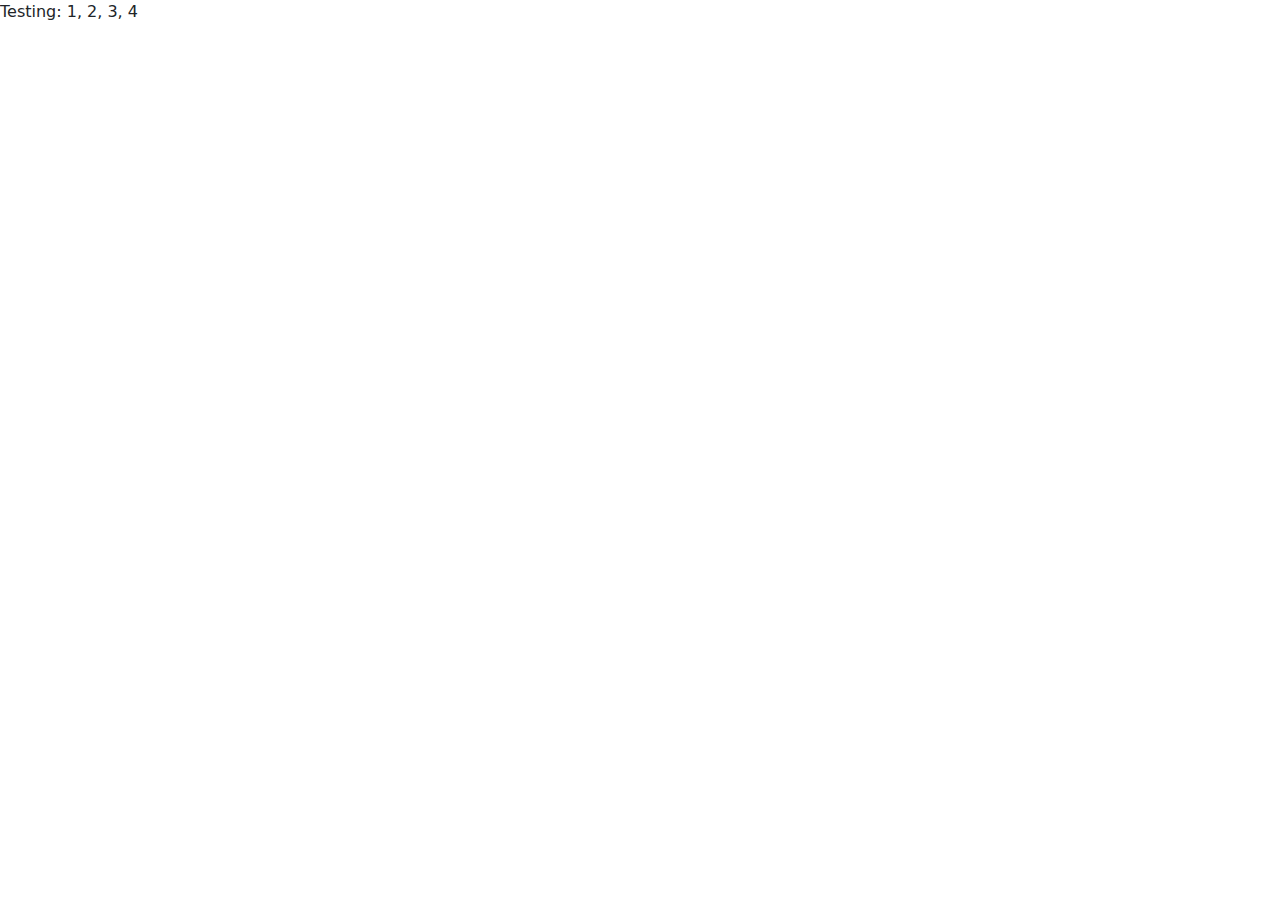
==== docs/index.html @ 456ce58a "first commit" ====
<!DOCTYPE html>
<html class="no-js" lang="en">
<head>
  <title>Bootstrap 5 Layout</title>
  <meta http-equiv="x-ua-compatible" content="ie=edge">
  <meta name="viewport" content="width=device-width, initial-scale=1.0" />
  <link rel="stylesheet" href="css/styles.css">
</head>

<body>
  <!-- Content starts here -->
  <p>Testing: 1, 2, 3, 4</p>

  <!-- Closing scripts here -->
  <script src="js/bootstrap.bundle.js"></script>
</body>
</html>
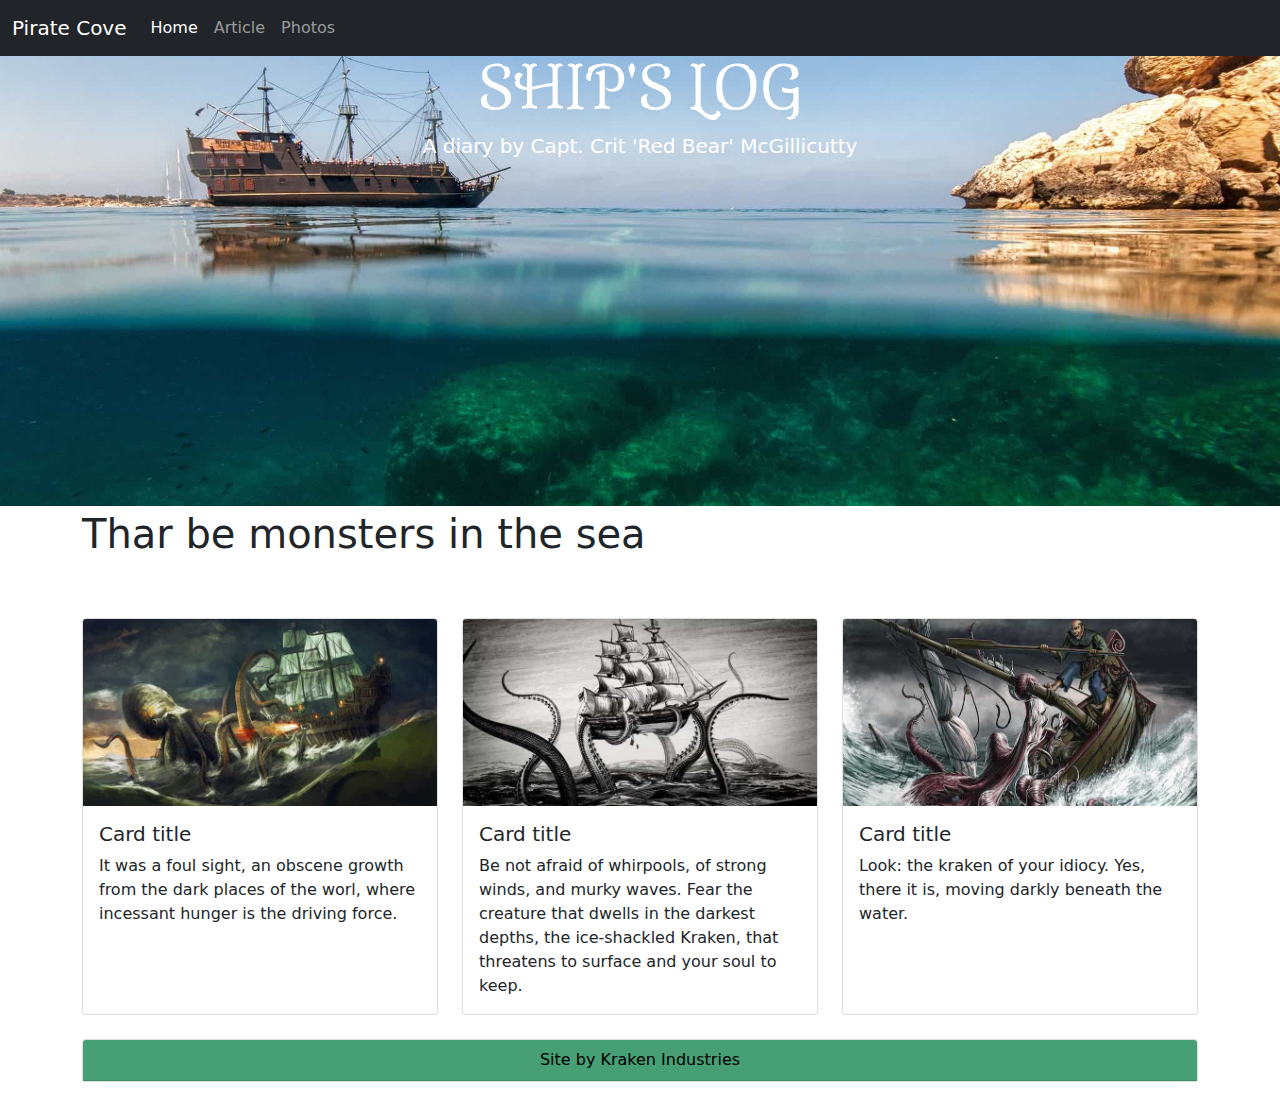
==== commit 9d296bde: "Still not done, primarily with the article and photos" ====
--- a/docs/index.html
+++ b/docs/index.html
@@ -5,11 +5,86 @@
   <meta http-equiv="x-ua-compatible" content="ie=edge">
   <meta name="viewport" content="width=device-width, initial-scale=1.0" />
   <link rel="stylesheet" href="css/styles.css">
+  <link rel="preconnect" href="https://fonts.googleapis.com">
+  <link rel="preconnect" href="https://fonts.gstatic.com" crossorigin>
+  <link href="https://fonts.googleapis.com/css2?family=Milonga&display=swap" rel="stylesheet"> 
 </head>
 
 <body>
   <!-- Content starts here -->
-  <p>Testing: 1, 2, 3, 4</p>
+  <nav class="navbar navbar-expand-lg navbar-dark bg-dark">
+    <div class="container-fluid">
+      <a class="navbar-brand" href="index.html">Pirate Cove</a>
+      <button class="navbar-toggler" type="button" data-bs-toggle="collapse" data-bs-target="#navbarNav" aria-controls="navbarNav" aria-expanded="false" aria-label="Toggle navigation">
+        <span class="navbar-toggler-icon"></span>
+      </button>
+      <div class="collapse navbar-collapse" id="navbarNav">
+        <ul class="navbar-nav">
+          <li class="nav-item">
+            <a class="nav-link active" aria-current="page" href="index.html">Home</a>
+          </li>
+          <li class="nav-item">
+            <a class="nav-link" href="article.html">Article</a>
+          </li>
+          <li class="nav-item">
+            <a class="nav-link" href="photos.html">Photos</a>
+          </li>
+        </ul>
+      </div>
+    </div>
+  </nav>
+
+  <div class="jumbotron">
+    <div class="container">
+      <h1 class="display-4">SHIP'S LOG</h1>
+      <p class="lead">A diary by Capt. Crit 'Red Bear' McGillicutty</p>
+    </div>
+  </div>
+
+  <div class="container highlight">
+    <div class="row">
+      <div class="col-md-6 col-lg-8 my-1">
+        <h1>Thar be monsters in the sea</h1>
+    </div>
+  </div>
+
+    <div class="row row-cols-1 row-cols-md-3 g-4 my-4">
+      <div class="col">
+        <div class="card h-100">
+          <img src="img/kraken01.jpg" class="card-img-top" alt="...">
+          <div class="card-body">
+            <h5 class="card-title">Card title</h5>
+            <p class="card-text">It was a foul sight, an obscene growth from the dark places of the worl, where incessant hunger is the driving force.</p>
+          </div>
+        </div>
+      </div>
+      <div class="col">
+        <div class="card h-100">
+          <img src="img/kraken02.jpg" class="card-img-top" alt="...">
+          <div class="card-body">
+            <h5 class="card-title">Card title</h5>
+            <p class="card-text">Be not afraid of whirpools, of strong winds, and murky waves. Fear the creature that dwells in the darkest depths, the ice-shackled Kraken, that threatens to surface and your soul to keep.</p>
+          </div>
+        </div>
+      </div>
+      <div class="col">
+        <div class="card h-100">
+          <img src="img/kraken03.jpg" class="card-img-top" alt="...">
+          <div class="card-body">
+            <h5 class="card-title">Card title</h5>
+            <p class="card-text">Look: the kraken of your idiocy. Yes, there it is, moving darkly beneath the water.</p>
+          </div>
+        </div>
+      </div>
+    </div>
+
+    <footer>
+      <div class="card text-center g-4 my-4">
+        <div class="card-header" >
+          Site by Kraken Industries
+        </div>
+      </div>
+    </footer>
 
   <!-- Closing scripts here -->
   <script src="js/bootstrap.bundle.js"></script>
--- a/docs/css/styles.css
+++ b/docs/css/styles.css
@@ -4,5 +4,5 @@
  * Copyright 2011-2021 The Bootstrap Authors
  * Copyright 2011-2021 Twitter, Inc.
  * Licensed under MIT (https://github.com/twbs/bootstrap/blob/main/LICENSE)
- */:root{--bs-blue:#0d6efd;--bs-indigo:#6610f2;--bs-purple:#6f42c1;--bs-pink:#d63384;--bs-red:#dc3545;--bs-orange:#fd7e14;--bs-yellow:#ffc107;--bs-green:#198754;--bs-teal:#20c997;--bs-cyan:#0dcaf0;--bs-white:#fff;--bs-gray:#6c757d;--bs-gray-dark:#343a40;--bs-gray-100:#f8f9fa;--bs-gray-200:#e9ecef;--bs-gray-300:#dee2e6;--bs-gray-400:#ced4da;--bs-gray-500:#adb5bd;--bs-gray-600:#6c757d;--bs-gray-700:#495057;--bs-gray-800:#343a40;--bs-gray-900:#212529;--bs-primary:#0d6efd;--bs-secondary:#6c757d;--bs-success:#198754;--bs-info:#0dcaf0;--bs-warning:#ffc107;--bs-danger:#dc3545;--bs-light:#f8f9fa;--bs-dark:#212529;--bs-primary-rgb:13,110,253;--bs-secondary-rgb:108,117,125;--bs-success-rgb:25,135,84;--bs-info-rgb:13,202,240;--bs-warning-rgb:255,193,7;--bs-danger-rgb:220,53,69;--bs-light-rgb:248,249,250;--bs-dark-rgb:33,37,41;--bs-white-rgb:255,255,255;--bs-black-rgb:0,0,0;--bs-body-color-rgb:33,37,41;--bs-body-bg-rgb:255,255,255;--bs-font-sans-serif:system-ui,-apple-system,"Segoe UI",Roboto,"Helvetica Neue",Arial,"Noto Sans","Liberation Sans",sans-serif,"Apple Color Emoji","Segoe UI Emoji","Segoe UI Symbol","Noto Color Emoji";--bs-font-monospace:SFMono-Regular,Menlo,Monaco,Consolas,"Liberation Mono","Courier New",monospace;--bs-gradient:linear-gradient(180deg,hsla(0,0%,100%,.15),hsla(0,0%,100%,0));--bs-body-font-family:var(--bs-font-sans-serif);--bs-body-font-size:1rem;--bs-body-font-weight:400;--bs-body-line-height:1.5;--bs-body-color:#212529;--bs-body-bg:#fff}*,:after,:before{box-sizing:border-box}@media (prefers-reduced-motion:no-preference){:root{scroll-behavior:smooth}}body{-webkit-text-size-adjust:100%;-webkit-tap-highlight-color:rgba(0,0,0,0);background-color:var(--bs-body-bg);color:var(--bs-body-color);font-family:var(--bs-body-font-family);font-size:var(--bs-body-font-size);font-weight:var(--bs-body-font-weight);line-height:var(--bs-body-line-height);margin:0;text-align:var(--bs-body-text-align)}hr{background-color:currentColor;border:0;color:inherit;margin:1rem 0;opacity:.25}hr:not([size]){height:1px}.h1,.h2,.h3,.h4,.h5,.h6,h1,h2,h3,h4,h5,h6{font-weight:500;line-height:1.2;margin-bottom:.5rem;margin-top:0}.h1,h1{font-size:calc(1.375rem + 1.5vw)}@media (min-width:1200px){.h1,h1{font-size:2.5rem}}.h2,h2{font-size:calc(1.325rem + .9vw)}@media (min-width:1200px){.h2,h2{font-size:2rem}}.h3,h3{font-size:calc(1.3rem + .6vw)}@media (min-width:1200px){.h3,h3{font-size:1.75rem}}.h4,h4{font-size:calc(1.275rem + .3vw)}@media (min-width:1200px){.h4,h4{font-size:1.5rem}}.h5,h5{font-size:1.25rem}.h6,h6{font-size:1rem}p{margin-bottom:1rem;margin-top:0}abbr[data-bs-original-title],abbr[title]{cursor:help;-webkit-text-decoration:underline dotted;-moz-text-decoration:underline dotted;text-decoration:underline dotted;-webkit-text-decoration-skip-ink:none;text-decoration-skip-ink:none}address{font-style:normal;line-height:inherit;margin-bottom:1rem}ol,ul{padding-left:2rem}dl,ol,ul{margin-bottom:1rem;margin-top:0}ol ol,ol ul,ul ol,ul ul{margin-bottom:0}dt{font-weight:700}dd{margin-bottom:.5rem;margin-left:0}blockquote{margin:0 0 1rem}b,strong{font-weight:bolder}.small,small{font-size:.875em}.mark,mark{background-color:#fcf8e3;padding:.2em}sub,sup{font-size:.75em;line-height:0;position:relative;vertical-align:baseline}sub{bottom:-.25em}sup{top:-.5em}a{color:#0d6efd;text-decoration:underline}a:hover{color:#0a58ca}a:not([href]):not([class]),a:not([href]):not([class]):hover{color:inherit;text-decoration:none}code,kbd,pre,samp{direction:ltr;font-family:var(--bs-font-monospace);font-size:1em;unicode-bidi:bidi-override}pre{display:block;font-size:.875em;margin-bottom:1rem;margin-top:0;overflow:auto}pre code{color:inherit;font-size:inherit;word-break:normal}code{word-wrap:break-word;color:#d63384;font-size:.875em}a>code{color:inherit}kbd{background-color:#212529;border-radius:.2rem;color:#fff;font-size:.875em;padding:.2rem .4rem}kbd kbd{font-size:1em;font-weight:700;padding:0}figure{margin:0 0 1rem}img,svg{vertical-align:middle}table{border-collapse:collapse;caption-side:bottom}caption{color:#6c757d;padding-bottom:.5rem;padding-top:.5rem;text-align:left}th{text-align:inherit;text-align:-webkit-match-parent}tbody,td,tfoot,th,thead,tr{border:0 solid;border-color:inherit}label{display:inline-block}button{border-radius:0}button:focus:not(:focus-visible){outline:0}button,input,optgroup,select,textarea{font-family:inherit;font-size:inherit;line-height:inherit;margin:0}button,select{text-transform:none}[role=button]{cursor:pointer}select{word-wrap:normal}select:disabled{opacity:1}[list]::-webkit-calendar-picker-indicator{display:none}[type=button],[type=reset],[type=submit],button{-webkit-appearance:button}[type=button]:not(:disabled),[type=reset]:not(:disabled),[type=submit]:not(:disabled),button:not(:disabled){cursor:pointer}::-moz-focus-inner{border-style:none;padding:0}textarea{resize:vertical}fieldset{border:0;margin:0;min-width:0;padding:0}legend{float:left;font-size:calc(1.275rem + .3vw);line-height:inherit;margin-bottom:.5rem;padding:0;width:100%}@media (min-width:1200px){legend{font-size:1.5rem}}legend+*{clear:left}::-webkit-datetime-edit-day-field,::-webkit-datetime-edit-fields-wrapper,::-webkit-datetime-edit-hour-field,::-webkit-datetime-edit-minute,::-webkit-datetime-edit-month-field,::-webkit-datetime-edit-text,::-webkit-datetime-edit-year-field{padding:0}::-webkit-inner-spin-button{height:auto}[type=search]{-webkit-appearance:textfield;outline-offset:-2px}::-webkit-search-decoration{-webkit-appearance:none}::-webkit-color-swatch-wrapper{padding:0}::file-selector-button{font:inherit}::-webkit-file-upload-button{-webkit-appearance:button;font:inherit}output{display:inline-block}iframe{border:0}summary{cursor:pointer;display:list-item}progress{vertical-align:baseline}[hidden]{display:none!important}.lead{font-size:1.25rem;font-weight:300}.display-1{font-size:calc(1.625rem + 4.5vw);font-weight:300;line-height:1.2}@media (min-width:1200px){.display-1{font-size:5rem}}.display-2{font-size:calc(1.575rem + 3.9vw);font-weight:300;line-height:1.2}@media (min-width:1200px){.display-2{font-size:4.5rem}}.display-3{font-size:calc(1.525rem + 3.3vw);font-weight:300;line-height:1.2}@media (min-width:1200px){.display-3{font-size:4rem}}.display-4{font-size:calc(1.475rem + 2.7vw);font-weight:300;line-height:1.2}@media (min-width:1200px){.display-4{font-size:3.5rem}}.display-5{font-size:calc(1.425rem + 2.1vw);font-weight:300;line-height:1.2}@media (min-width:1200px){.display-5{font-size:3rem}}.display-6{font-size:calc(1.375rem + 1.5vw);font-weight:300;line-height:1.2}@media (min-width:1200px){.display-6{font-size:2.5rem}}.list-inline,.list-unstyled{list-style:none;padding-left:0}.list-inline-item{display:inline-block}.list-inline-item:not(:last-child){margin-right:.5rem}.initialism{font-size:.875em;text-transform:uppercase}.blockquote{font-size:1.25rem;margin-bottom:1rem}.blockquote>:last-child{margin-bottom:0}.blockquote-footer{color:#6c757d;font-size:.875em;margin-bottom:1rem;margin-top:-1rem}.blockquote-footer:before{content:"— "}.img-fluid,.img-thumbnail{height:auto;max-width:100%}.img-thumbnail{background-color:#fff;border:1px solid #dee2e6;border-radius:.25rem;padding:.25rem}.figure{display:inline-block}.figure-img{line-height:1;margin-bottom:.5rem}.figure-caption{color:#6c757d;font-size:.875em}.container,.container-fluid,.container-lg,.container-md,.container-sm,.container-xl,.container-xxl{margin-left:auto;margin-right:auto;padding-left:var(--bs-gutter-x,.75rem);padding-right:var(--bs-gutter-x,.75rem);width:100%}@media (min-width:576px){.container,.container-sm{max-width:540px}}@media (min-width:768px){.container,.container-md,.container-sm{max-width:720px}}@media (min-width:992px){.container,.container-lg,.container-md,.container-sm{max-width:960px}}@media (min-width:1200px){.container,.container-lg,.container-md,.container-sm,.container-xl{max-width:1140px}}@media (min-width:1400px){.container,.container-lg,.container-md,.container-sm,.container-xl,.container-xxl{max-width:1320px}}.row{--bs-gutter-x:1.5rem;--bs-gutter-y:0;display:-webkit-flex;display:-ms-flexbox;display:flex;-webkit-flex-wrap:wrap;-ms-flex-wrap:wrap;flex-wrap:wrap;margin-left:calc(var(--bs-gutter-x)*-.5);margin-right:calc(var(--bs-gutter-x)*-.5);margin-top:calc(var(--bs-gutter-y)*-1)}.row>*{-ms-flex-negative:0;-webkit-flex-shrink:0;flex-shrink:0;margin-top:var(--bs-gutter-y);max-width:100%;padding-left:calc(var(--bs-gutter-x)*.5);padding-right:calc(var(--bs-gutter-x)*.5);width:100%}.col{-webkit-flex:1 0 0%;-ms-flex:1 0 0%;flex:1 0 0%}.row-cols-auto>*{width:auto}.row-cols-1>*,.row-cols-auto>*{-webkit-flex:0 0 auto;-ms-flex:0 0 auto;flex:0 0 auto}.row-cols-1>*{width:100%}.row-cols-2>*{width:50%}.row-cols-2>*,.row-cols-3>*{-webkit-flex:0 0 auto;-ms-flex:0 0 auto;flex:0 0 auto}.row-cols-3>*{width:33.3333333333%}.row-cols-4>*{width:25%}.row-cols-4>*,.row-cols-5>*{-webkit-flex:0 0 auto;-ms-flex:0 0 auto;flex:0 0 auto}.row-cols-5>*{width:20%}.row-cols-6>*{width:16.6666666667%}.col-auto,.row-cols-6>*{-webkit-flex:0 0 auto;-ms-flex:0 0 auto;flex:0 0 auto}.col-auto{width:auto}.col-1{width:8.33333333%}.col-1,.col-2{-webkit-flex:0 0 auto;-ms-flex:0 0 auto;flex:0 0 auto}.col-2{width:16.66666667%}.col-3{width:25%}.col-3,.col-4{-webkit-flex:0 0 auto;-ms-flex:0 0 auto;flex:0 0 auto}.col-4{width:33.33333333%}.col-5{width:41.66666667%}.col-5,.col-6{-webkit-flex:0 0 auto;-ms-flex:0 0 auto;flex:0 0 auto}.col-6{width:50%}.col-7{width:58.33333333%}.col-7,.col-8{-webkit-flex:0 0 auto;-ms-flex:0 0 auto;flex:0 0 auto}.col-8{width:66.66666667%}.col-9{width:75%}.col-10,.col-9{-webkit-flex:0 0 auto;-ms-flex:0 0 auto;flex:0 0 auto}.col-10{width:83.33333333%}.col-11{width:91.66666667%}.col-11,.col-12{-webkit-flex:0 0 auto;-ms-flex:0 0 auto;flex:0 0 auto}.col-12{width:100%}.offset-1{margin-left:8.33333333%}.offset-2{margin-left:16.66666667%}.offset-3{margin-left:25%}.offset-4{margin-left:33.33333333%}.offset-5{margin-left:41.66666667%}.offset-6{margin-left:50%}.offset-7{margin-left:58.33333333%}.offset-8{margin-left:66.66666667%}.offset-9{margin-left:75%}.offset-10{margin-left:83.33333333%}.offset-11{margin-left:91.66666667%}.g-0,.gx-0{--bs-gutter-x:0}.g-0,.gy-0{--bs-gutter-y:0}.g-1,.gx-1{--bs-gutter-x:0.25rem}.g-1,.gy-1{--bs-gutter-y:0.25rem}.g-2,.gx-2{--bs-gutter-x:0.5rem}.g-2,.gy-2{--bs-gutter-y:0.5rem}.g-3,.gx-3{--bs-gutter-x:1rem}.g-3,.gy-3{--bs-gutter-y:1rem}.g-4,.gx-4{--bs-gutter-x:1.5rem}.g-4,.gy-4{--bs-gutter-y:1.5rem}.g-5,.gx-5{--bs-gutter-x:3rem}.g-5,.gy-5{--bs-gutter-y:3rem}@media (min-width:576px){.col-sm{-webkit-flex:1 0 0%;-ms-flex:1 0 0%;flex:1 0 0%}.row-cols-sm-auto>*{width:auto}.row-cols-sm-1>*,.row-cols-sm-auto>*{-webkit-flex:0 0 auto;-ms-flex:0 0 auto;flex:0 0 auto}.row-cols-sm-1>*{width:100%}.row-cols-sm-2>*{width:50%}.row-cols-sm-2>*,.row-cols-sm-3>*{-webkit-flex:0 0 auto;-ms-flex:0 0 auto;flex:0 0 auto}.row-cols-sm-3>*{width:33.3333333333%}.row-cols-sm-4>*{width:25%}.row-cols-sm-4>*,.row-cols-sm-5>*{-webkit-flex:0 0 auto;-ms-flex:0 0 auto;flex:0 0 auto}.row-cols-sm-5>*{width:20%}.row-cols-sm-6>*{width:16.6666666667%}.col-sm-auto,.row-cols-sm-6>*{-webkit-flex:0 0 auto;-ms-flex:0 0 auto;flex:0 0 auto}.col-sm-auto{width:auto}.col-sm-1{width:8.33333333%}.col-sm-1,.col-sm-2{-webkit-flex:0 0 auto;-ms-flex:0 0 auto;flex:0 0 auto}.col-sm-2{width:16.66666667%}.col-sm-3{width:25%}.col-sm-3,.col-sm-4{-webkit-flex:0 0 auto;-ms-flex:0 0 auto;flex:0 0 auto}.col-sm-4{width:33.33333333%}.col-sm-5{width:41.66666667%}.col-sm-5,.col-sm-6{-webkit-flex:0 0 auto;-ms-flex:0 0 auto;flex:0 0 auto}.col-sm-6{width:50%}.col-sm-7{width:58.33333333%}.col-sm-7,.col-sm-8{-webkit-flex:0 0 auto;-ms-flex:0 0 auto;flex:0 0 auto}.col-sm-8{width:66.66666667%}.col-sm-9{width:75%}.col-sm-10,.col-sm-9{-webkit-flex:0 0 auto;-ms-flex:0 0 auto;flex:0 0 auto}.col-sm-10{width:83.33333333%}.col-sm-11{width:91.66666667%}.col-sm-11,.col-sm-12{-webkit-flex:0 0 auto;-ms-flex:0 0 auto;flex:0 0 auto}.col-sm-12{width:100%}.offset-sm-0{margin-left:0}.offset-sm-1{margin-left:8.33333333%}.offset-sm-2{margin-left:16.66666667%}.offset-sm-3{margin-left:25%}.offset-sm-4{margin-left:33.33333333%}.offset-sm-5{margin-left:41.66666667%}.offset-sm-6{margin-left:50%}.offset-sm-7{margin-left:58.33333333%}.offset-sm-8{margin-left:66.66666667%}.offset-sm-9{margin-left:75%}.offset-sm-10{margin-left:83.33333333%}.offset-sm-11{margin-left:91.66666667%}.g-sm-0,.gx-sm-0{--bs-gutter-x:0}.g-sm-0,.gy-sm-0{--bs-gutter-y:0}.g-sm-1,.gx-sm-1{--bs-gutter-x:0.25rem}.g-sm-1,.gy-sm-1{--bs-gutter-y:0.25rem}.g-sm-2,.gx-sm-2{--bs-gutter-x:0.5rem}.g-sm-2,.gy-sm-2{--bs-gutter-y:0.5rem}.g-sm-3,.gx-sm-3{--bs-gutter-x:1rem}.g-sm-3,.gy-sm-3{--bs-gutter-y:1rem}.g-sm-4,.gx-sm-4{--bs-gutter-x:1.5rem}.g-sm-4,.gy-sm-4{--bs-gutter-y:1.5rem}.g-sm-5,.gx-sm-5{--bs-gutter-x:3rem}.g-sm-5,.gy-sm-5{--bs-gutter-y:3rem}}@media (min-width:768px){.col-md{-webkit-flex:1 0 0%;-ms-flex:1 0 0%;flex:1 0 0%}.row-cols-md-auto>*{width:auto}.row-cols-md-1>*,.row-cols-md-auto>*{-webkit-flex:0 0 auto;-ms-flex:0 0 auto;flex:0 0 auto}.row-cols-md-1>*{width:100%}.row-cols-md-2>*{width:50%}.row-cols-md-2>*,.row-cols-md-3>*{-webkit-flex:0 0 auto;-ms-flex:0 0 auto;flex:0 0 auto}.row-cols-md-3>*{width:33.3333333333%}.row-cols-md-4>*{width:25%}.row-cols-md-4>*,.row-cols-md-5>*{-webkit-flex:0 0 auto;-ms-flex:0 0 auto;flex:0 0 auto}.row-cols-md-5>*{width:20%}.row-cols-md-6>*{width:16.6666666667%}.col-md-auto,.row-cols-md-6>*{-webkit-flex:0 0 auto;-ms-flex:0 0 auto;flex:0 0 auto}.col-md-auto{width:auto}.col-md-1{width:8.33333333%}.col-md-1,.col-md-2{-webkit-flex:0 0 auto;-ms-flex:0 0 auto;flex:0 0 auto}.col-md-2{width:16.66666667%}.col-md-3{width:25%}.col-md-3,.col-md-4{-webkit-flex:0 0 auto;-ms-flex:0 0 auto;flex:0 0 auto}.col-md-4{width:33.33333333%}.col-md-5{width:41.66666667%}.col-md-5,.col-md-6{-webkit-flex:0 0 auto;-ms-flex:0 0 auto;flex:0 0 auto}.col-md-6{width:50%}.col-md-7{width:58.33333333%}.col-md-7,.col-md-8{-webkit-flex:0 0 auto;-ms-flex:0 0 auto;flex:0 0 auto}.col-md-8{width:66.66666667%}.col-md-9{width:75%}.col-md-10,.col-md-9{-webkit-flex:0 0 auto;-ms-flex:0 0 auto;flex:0 0 auto}.col-md-10{width:83.33333333%}.col-md-11{width:91.66666667%}.col-md-11,.col-md-12{-webkit-flex:0 0 auto;-ms-flex:0 0 auto;flex:0 0 auto}.col-md-12{width:100%}.offset-md-0{margin-left:0}.offset-md-1{margin-left:8.33333333%}.offset-md-2{margin-left:16.66666667%}.offset-md-3{margin-left:25%}.offset-md-4{margin-left:33.33333333%}.offset-md-5{margin-left:41.66666667%}.offset-md-6{margin-left:50%}.offset-md-7{margin-left:58.33333333%}.offset-md-8{margin-left:66.66666667%}.offset-md-9{margin-left:75%}.offset-md-10{margin-left:83.33333333%}.offset-md-11{margin-left:91.66666667%}.g-md-0,.gx-md-0{--bs-gutter-x:0}.g-md-0,.gy-md-0{--bs-gutter-y:0}.g-md-1,.gx-md-1{--bs-gutter-x:0.25rem}.g-md-1,.gy-md-1{--bs-gutter-y:0.25rem}.g-md-2,.gx-md-2{--bs-gutter-x:0.5rem}.g-md-2,.gy-md-2{--bs-gutter-y:0.5rem}.g-md-3,.gx-md-3{--bs-gutter-x:1rem}.g-md-3,.gy-md-3{--bs-gutter-y:1rem}.g-md-4,.gx-md-4{--bs-gutter-x:1.5rem}.g-md-4,.gy-md-4{--bs-gutter-y:1.5rem}.g-md-5,.gx-md-5{--bs-gutter-x:3rem}.g-md-5,.gy-md-5{--bs-gutter-y:3rem}}@media (min-width:992px){.col-lg{-webkit-flex:1 0 0%;-ms-flex:1 0 0%;flex:1 0 0%}.row-cols-lg-auto>*{width:auto}.row-cols-lg-1>*,.row-cols-lg-auto>*{-webkit-flex:0 0 auto;-ms-flex:0 0 auto;flex:0 0 auto}.row-cols-lg-1>*{width:100%}.row-cols-lg-2>*{width:50%}.row-cols-lg-2>*,.row-cols-lg-3>*{-webkit-flex:0 0 auto;-ms-flex:0 0 auto;flex:0 0 auto}.row-cols-lg-3>*{width:33.3333333333%}.row-cols-lg-4>*{width:25%}.row-cols-lg-4>*,.row-cols-lg-5>*{-webkit-flex:0 0 auto;-ms-flex:0 0 auto;flex:0 0 auto}.row-cols-lg-5>*{width:20%}.row-cols-lg-6>*{width:16.6666666667%}.col-lg-auto,.row-cols-lg-6>*{-webkit-flex:0 0 auto;-ms-flex:0 0 auto;flex:0 0 auto}.col-lg-auto{width:auto}.col-lg-1{width:8.33333333%}.col-lg-1,.col-lg-2{-webkit-flex:0 0 auto;-ms-flex:0 0 auto;flex:0 0 auto}.col-lg-2{width:16.66666667%}.col-lg-3{width:25%}.col-lg-3,.col-lg-4{-webkit-flex:0 0 auto;-ms-flex:0 0 auto;flex:0 0 auto}.col-lg-4{width:33.33333333%}.col-lg-5{width:41.66666667%}.col-lg-5,.col-lg-6{-webkit-flex:0 0 auto;-ms-flex:0 0 auto;flex:0 0 auto}.col-lg-6{width:50%}.col-lg-7{width:58.33333333%}.col-lg-7,.col-lg-8{-webkit-flex:0 0 auto;-ms-flex:0 0 auto;flex:0 0 auto}.col-lg-8{width:66.66666667%}.col-lg-9{width:75%}.col-lg-10,.col-lg-9{-webkit-flex:0 0 auto;-ms-flex:0 0 auto;flex:0 0 auto}.col-lg-10{width:83.33333333%}.col-lg-11{width:91.66666667%}.col-lg-11,.col-lg-12{-webkit-flex:0 0 auto;-ms-flex:0 0 auto;flex:0 0 auto}.col-lg-12{width:100%}.offset-lg-0{margin-left:0}.offset-lg-1{margin-left:8.33333333%}.offset-lg-2{margin-left:16.66666667%}.offset-lg-3{margin-left:25%}.offset-lg-4{margin-left:33.33333333%}.offset-lg-5{margin-left:41.66666667%}.offset-lg-6{margin-left:50%}.offset-lg-7{margin-left:58.33333333%}.offset-lg-8{margin-left:66.66666667%}.offset-lg-9{margin-left:75%}.offset-lg-10{margin-left:83.33333333%}.offset-lg-11{margin-left:91.66666667%}.g-lg-0,.gx-lg-0{--bs-gutter-x:0}.g-lg-0,.gy-lg-0{--bs-gutter-y:0}.g-lg-1,.gx-lg-1{--bs-gutter-x:0.25rem}.g-lg-1,.gy-lg-1{--bs-gutter-y:0.25rem}.g-lg-2,.gx-lg-2{--bs-gutter-x:0.5rem}.g-lg-2,.gy-lg-2{--bs-gutter-y:0.5rem}.g-lg-3,.gx-lg-3{--bs-gutter-x:1rem}.g-lg-3,.gy-lg-3{--bs-gutter-y:1rem}.g-lg-4,.gx-lg-4{--bs-gutter-x:1.5rem}.g-lg-4,.gy-lg-4{--bs-gutter-y:1.5rem}.g-lg-5,.gx-lg-5{--bs-gutter-x:3rem}.g-lg-5,.gy-lg-5{--bs-gutter-y:3rem}}@media (min-width:1200px){.col-xl{-webkit-flex:1 0 0%;-ms-flex:1 0 0%;flex:1 0 0%}.row-cols-xl-auto>*{width:auto}.row-cols-xl-1>*,.row-cols-xl-auto>*{-webkit-flex:0 0 auto;-ms-flex:0 0 auto;flex:0 0 auto}.row-cols-xl-1>*{width:100%}.row-cols-xl-2>*{width:50%}.row-cols-xl-2>*,.row-cols-xl-3>*{-webkit-flex:0 0 auto;-ms-flex:0 0 auto;flex:0 0 auto}.row-cols-xl-3>*{width:33.3333333333%}.row-cols-xl-4>*{width:25%}.row-cols-xl-4>*,.row-cols-xl-5>*{-webkit-flex:0 0 auto;-ms-flex:0 0 auto;flex:0 0 auto}.row-cols-xl-5>*{width:20%}.row-cols-xl-6>*{width:16.6666666667%}.col-xl-auto,.row-cols-xl-6>*{-webkit-flex:0 0 auto;-ms-flex:0 0 auto;flex:0 0 auto}.col-xl-auto{width:auto}.col-xl-1{width:8.33333333%}.col-xl-1,.col-xl-2{-webkit-flex:0 0 auto;-ms-flex:0 0 auto;flex:0 0 auto}.col-xl-2{width:16.66666667%}.col-xl-3{width:25%}.col-xl-3,.col-xl-4{-webkit-flex:0 0 auto;-ms-flex:0 0 auto;flex:0 0 auto}.col-xl-4{width:33.33333333%}.col-xl-5{width:41.66666667%}.col-xl-5,.col-xl-6{-webkit-flex:0 0 auto;-ms-flex:0 0 auto;flex:0 0 auto}.col-xl-6{width:50%}.col-xl-7{width:58.33333333%}.col-xl-7,.col-xl-8{-webkit-flex:0 0 auto;-ms-flex:0 0 auto;flex:0 0 auto}.col-xl-8{width:66.66666667%}.col-xl-9{width:75%}.col-xl-10,.col-xl-9{-webkit-flex:0 0 auto;-ms-flex:0 0 auto;flex:0 0 auto}.col-xl-10{width:83.33333333%}.col-xl-11{width:91.66666667%}.col-xl-11,.col-xl-12{-webkit-flex:0 0 auto;-ms-flex:0 0 auto;flex:0 0 auto}.col-xl-12{width:100%}.offset-xl-0{margin-left:0}.offset-xl-1{margin-left:8.33333333%}.offset-xl-2{margin-left:16.66666667%}.offset-xl-3{margin-left:25%}.offset-xl-4{margin-left:33.33333333%}.offset-xl-5{margin-left:41.66666667%}.offset-xl-6{margin-left:50%}.offset-xl-7{margin-left:58.33333333%}.offset-xl-8{margin-left:66.66666667%}.offset-xl-9{margin-left:75%}.offset-xl-10{margin-left:83.33333333%}.offset-xl-11{margin-left:91.66666667%}.g-xl-0,.gx-xl-0{--bs-gutter-x:0}.g-xl-0,.gy-xl-0{--bs-gutter-y:0}.g-xl-1,.gx-xl-1{--bs-gutter-x:0.25rem}.g-xl-1,.gy-xl-1{--bs-gutter-y:0.25rem}.g-xl-2,.gx-xl-2{--bs-gutter-x:0.5rem}.g-xl-2,.gy-xl-2{--bs-gutter-y:0.5rem}.g-xl-3,.gx-xl-3{--bs-gutter-x:1rem}.g-xl-3,.gy-xl-3{--bs-gutter-y:1rem}.g-xl-4,.gx-xl-4{--bs-gutter-x:1.5rem}.g-xl-4,.gy-xl-4{--bs-gutter-y:1.5rem}.g-xl-5,.gx-xl-5{--bs-gutter-x:3rem}.g-xl-5,.gy-xl-5{--bs-gutter-y:3rem}}@media (min-width:1400px){.col-xxl{-webkit-flex:1 0 0%;-ms-flex:1 0 0%;flex:1 0 0%}.row-cols-xxl-auto>*{width:auto}.row-cols-xxl-1>*,.row-cols-xxl-auto>*{-webkit-flex:0 0 auto;-ms-flex:0 0 auto;flex:0 0 auto}.row-cols-xxl-1>*{width:100%}.row-cols-xxl-2>*{width:50%}.row-cols-xxl-2>*,.row-cols-xxl-3>*{-webkit-flex:0 0 auto;-ms-flex:0 0 auto;flex:0 0 auto}.row-cols-xxl-3>*{width:33.3333333333%}.row-cols-xxl-4>*{width:25%}.row-cols-xxl-4>*,.row-cols-xxl-5>*{-webkit-flex:0 0 auto;-ms-flex:0 0 auto;flex:0 0 auto}.row-cols-xxl-5>*{width:20%}.row-cols-xxl-6>*{width:16.6666666667%}.col-xxl-auto,.row-cols-xxl-6>*{-webkit-flex:0 0 auto;-ms-flex:0 0 auto;flex:0 0 auto}.col-xxl-auto{width:auto}.col-xxl-1{width:8.33333333%}.col-xxl-1,.col-xxl-2{-webkit-flex:0 0 auto;-ms-flex:0 0 auto;flex:0 0 auto}.col-xxl-2{width:16.66666667%}.col-xxl-3{width:25%}.col-xxl-3,.col-xxl-4{-webkit-flex:0 0 auto;-ms-flex:0 0 auto;flex:0 0 auto}.col-xxl-4{width:33.33333333%}.col-xxl-5{width:41.66666667%}.col-xxl-5,.col-xxl-6{-webkit-flex:0 0 auto;-ms-flex:0 0 auto;flex:0 0 auto}.col-xxl-6{width:50%}.col-xxl-7{width:58.33333333%}.col-xxl-7,.col-xxl-8{-webkit-flex:0 0 auto;-ms-flex:0 0 auto;flex:0 0 auto}.col-xxl-8{width:66.66666667%}.col-xxl-9{width:75%}.col-xxl-10,.col-xxl-9{-webkit-flex:0 0 auto;-ms-flex:0 0 auto;flex:0 0 auto}.col-xxl-10{width:83.33333333%}.col-xxl-11{width:91.66666667%}.col-xxl-11,.col-xxl-12{-webkit-flex:0 0 auto;-ms-flex:0 0 auto;flex:0 0 auto}.col-xxl-12{width:100%}.offset-xxl-0{margin-left:0}.offset-xxl-1{margin-left:8.33333333%}.offset-xxl-2{margin-left:16.66666667%}.offset-xxl-3{margin-left:25%}.offset-xxl-4{margin-left:33.33333333%}.offset-xxl-5{margin-left:41.66666667%}.offset-xxl-6{margin-left:50%}.offset-xxl-7{margin-left:58.33333333%}.offset-xxl-8{margin-left:66.66666667%}.offset-xxl-9{margin-left:75%}.offset-xxl-10{margin-left:83.33333333%}.offset-xxl-11{margin-left:91.66666667%}.g-xxl-0,.gx-xxl-0{--bs-gutter-x:0}.g-xxl-0,.gy-xxl-0{--bs-gutter-y:0}.g-xxl-1,.gx-xxl-1{--bs-gutter-x:0.25rem}.g-xxl-1,.gy-xxl-1{--bs-gutter-y:0.25rem}.g-xxl-2,.gx-xxl-2{--bs-gutter-x:0.5rem}.g-xxl-2,.gy-xxl-2{--bs-gutter-y:0.5rem}.g-xxl-3,.gx-xxl-3{--bs-gutter-x:1rem}.g-xxl-3,.gy-xxl-3{--bs-gutter-y:1rem}.g-xxl-4,.gx-xxl-4{--bs-gutter-x:1.5rem}.g-xxl-4,.gy-xxl-4{--bs-gutter-y:1.5rem}.g-xxl-5,.gx-xxl-5{--bs-gutter-x:3rem}.g-xxl-5,.gy-xxl-5{--bs-gutter-y:3rem}}.table{--bs-table-bg:transparent;--bs-table-accent-bg:transparent;--bs-table-striped-color:#212529;--bs-table-striped-bg:rgba(0,0,0,.05);--bs-table-active-color:#212529;--bs-table-active-bg:rgba(0,0,0,.1);--bs-table-hover-color:#212529;--bs-table-hover-bg:rgba(0,0,0,.075);border-color:#dee2e6;color:#212529;margin-bottom:1rem;vertical-align:top;width:100%}.table>:not(caption)>*>*{background-color:var(--bs-table-bg);border-bottom-width:1px;box-shadow:inset 0 0 0 9999px var(--bs-table-accent-bg);padding:.5rem}.table>tbody{vertical-align:inherit}.table>thead{vertical-align:bottom}.table>:not(:first-child){border-top:2px solid}.caption-top{caption-side:top}.table-sm>:not(caption)>*>*{padding:.25rem}.table-bordered>:not(caption)>*{border-width:1px 0}.table-bordered>:not(caption)>*>*{border-width:0 1px}.table-borderless>:not(caption)>*>*{border-bottom-width:0}.table-borderless>:not(:first-child){border-top-width:0}.table-striped>tbody>tr:nth-of-type(odd)>*{--bs-table-accent-bg:var(--bs-table-striped-bg);color:var(--bs-table-striped-color)}.table-active{--bs-table-accent-bg:var(--bs-table-active-bg);color:var(--bs-table-active-color)}.table-hover>tbody>tr:hover>*{--bs-table-accent-bg:var(--bs-table-hover-bg);color:var(--bs-table-hover-color)}.table-primary{--bs-table-bg:#cfe2ff;--bs-table-striped-bg:#c5d7f2;--bs-table-striped-color:#000;--bs-table-active-bg:#bacbe6;--bs-table-active-color:#000;--bs-table-hover-bg:#bfd1ec;--bs-table-hover-color:#000;border-color:#bacbe6;color:#000}.table-secondary{--bs-table-bg:#e2e3e5;--bs-table-striped-bg:#d7d8da;--bs-table-striped-color:#000;--bs-table-active-bg:#cbccce;--bs-table-active-color:#000;--bs-table-hover-bg:#d1d2d4;--bs-table-hover-color:#000;border-color:#cbccce;color:#000}.table-success{--bs-table-bg:#d1e7dd;--bs-table-striped-bg:#c7dbd2;--bs-table-striped-color:#000;--bs-table-active-bg:#bcd0c7;--bs-table-active-color:#000;--bs-table-hover-bg:#c1d6cc;--bs-table-hover-color:#000;border-color:#bcd0c7;color:#000}.table-info{--bs-table-bg:#cff4fc;--bs-table-striped-bg:#c5e8ef;--bs-table-striped-color:#000;--bs-table-active-bg:#badce3;--bs-table-active-color:#000;--bs-table-hover-bg:#bfe2e9;--bs-table-hover-color:#000;border-color:#badce3;color:#000}.table-warning{--bs-table-bg:#fff3cd;--bs-table-striped-bg:#f2e7c3;--bs-table-striped-color:#000;--bs-table-active-bg:#e6dbb9;--bs-table-active-color:#000;--bs-table-hover-bg:#ece1be;--bs-table-hover-color:#000;border-color:#e6dbb9;color:#000}.table-danger{--bs-table-bg:#f8d7da;--bs-table-striped-bg:#eccccf;--bs-table-striped-color:#000;--bs-table-active-bg:#dfc2c4;--bs-table-active-color:#000;--bs-table-hover-bg:#e5c7ca;--bs-table-hover-color:#000;border-color:#dfc2c4;color:#000}.table-light{--bs-table-bg:#f8f9fa;--bs-table-striped-bg:#ecedee;--bs-table-striped-color:#000;--bs-table-active-bg:#dfe0e1;--bs-table-active-color:#000;--bs-table-hover-bg:#e5e6e7;--bs-table-hover-color:#000;border-color:#dfe0e1;color:#000}.table-dark{--bs-table-bg:#212529;--bs-table-striped-bg:#2c3034;--bs-table-striped-color:#fff;--bs-table-active-bg:#373b3e;--bs-table-active-color:#fff;--bs-table-hover-bg:#323539;--bs-table-hover-color:#fff;border-color:#373b3e;color:#fff}.table-responsive{-webkit-overflow-scrolling:touch;overflow-x:auto}@media (max-width:575.98px){.table-responsive-sm{-webkit-overflow-scrolling:touch;overflow-x:auto}}@media (max-width:767.98px){.table-responsive-md{-webkit-overflow-scrolling:touch;overflow-x:auto}}@media (max-width:991.98px){.table-responsive-lg{-webkit-overflow-scrolling:touch;overflow-x:auto}}@media (max-width:1199.98px){.table-responsive-xl{-webkit-overflow-scrolling:touch;overflow-x:auto}}@media (max-width:1399.98px){.table-responsive-xxl{-webkit-overflow-scrolling:touch;overflow-x:auto}}.form-label{margin-bottom:.5rem}.col-form-label{font-size:inherit;line-height:1.5;margin-bottom:0;padding-bottom:calc(.375rem + 1px);padding-top:calc(.375rem + 1px)}.col-form-label-lg{font-size:1.25rem;padding-bottom:calc(.5rem + 1px);padding-top:calc(.5rem + 1px)}.col-form-label-sm{font-size:.875rem;padding-bottom:calc(.25rem + 1px);padding-top:calc(.25rem + 1px)}.form-text{color:#6c757d;font-size:.875em;margin-top:.25rem}.form-control{-webkit-appearance:none;-moz-appearance:none;appearance:none;background-clip:padding-box;background-color:#fff;border:1px solid #ced4da;border-radius:.25rem;color:#212529;display:block;font-size:1rem;font-weight:400;line-height:1.5;padding:.375rem .75rem;transition:border-color .15s ease-in-out,box-shadow .15s ease-in-out;width:100%}@media (prefers-reduced-motion:reduce){.form-control{transition:none}}.form-control[type=file]{overflow:hidden}.form-control[type=file]:not(:disabled):not([readonly]){cursor:pointer}.form-control:focus{background-color:#fff;border-color:#86b7fe;box-shadow:0 0 0 .25rem rgba(13,110,253,.25);color:#212529;outline:0}.form-control::-webkit-date-and-time-value{height:1.5em}.form-control::-webkit-input-placeholder{color:#6c757d;opacity:1}.form-control::-moz-placeholder{color:#6c757d;opacity:1}.form-control:-ms-input-placeholder{color:#6c757d;opacity:1}.form-control::-ms-input-placeholder{color:#6c757d;opacity:1}.form-control::placeholder{color:#6c757d;opacity:1}.form-control:disabled,.form-control[readonly]{background-color:#e9ecef;opacity:1}.form-control::file-selector-button{-webkit-margin-end:.75rem;-moz-margin-end:.75rem;background-color:#e9ecef;border:0 solid;border-color:inherit;border-inline-end-width:1px;border-radius:0;color:#212529;margin:-.375rem -.75rem;margin-inline-end:.75rem;padding:.375rem .75rem;pointer-events:none;transition:color .15s ease-in-out,background-color .15s ease-in-out,border-color .15s ease-in-out,box-shadow .15s ease-in-out}@media (prefers-reduced-motion:reduce){.form-control::-webkit-file-upload-button{-webkit-transition:none;transition:none}.form-control::file-selector-button{transition:none}}.form-control:hover:not(:disabled):not([readonly])::file-selector-button{background-color:#dde0e3}.form-control::-webkit-file-upload-button{-webkit-margin-end:.75rem;background-color:#e9ecef;border:0 solid;border-color:inherit;border-inline-end-width:1px;border-radius:0;color:#212529;margin:-.375rem -.75rem;margin-inline-end:.75rem;padding:.375rem .75rem;pointer-events:none;-webkit-transition:color .15s ease-in-out,background-color .15s ease-in-out,border-color .15s ease-in-out,box-shadow .15s ease-in-out;transition:color .15s ease-in-out,background-color .15s ease-in-out,border-color .15s ease-in-out,box-shadow .15s ease-in-out}@media (prefers-reduced-motion:reduce){.form-control::-webkit-file-upload-button{-webkit-transition:none;transition:none}}.form-control:hover:not(:disabled):not([readonly])::-webkit-file-upload-button{background-color:#dde0e3}.form-control-plaintext{background-color:transparent;border:solid transparent;border-width:1px 0;color:#212529;display:block;line-height:1.5;margin-bottom:0;padding:.375rem 0;width:100%}.form-control-plaintext.form-control-lg,.form-control-plaintext.form-control-sm{padding-left:0;padding-right:0}.form-control-sm{border-radius:.2rem;font-size:.875rem;min-height:calc(1.5em + .5rem + 2px);padding:.25rem .5rem}.form-control-sm::file-selector-button{-webkit-margin-end:.5rem;-moz-margin-end:.5rem;margin:-.25rem -.5rem;margin-inline-end:.5rem;padding:.25rem .5rem}.form-control-sm::-webkit-file-upload-button{-webkit-margin-end:.5rem;margin:-.25rem -.5rem;margin-inline-end:.5rem;padding:.25rem .5rem}.form-control-lg{border-radius:.3rem;font-size:1.25rem;min-height:calc(1.5em + 1rem + 2px);padding:.5rem 1rem}.form-control-lg::file-selector-button{-webkit-margin-end:1rem;-moz-margin-end:1rem;margin:-.5rem -1rem;margin-inline-end:1rem;padding:.5rem 1rem}.form-control-lg::-webkit-file-upload-button{-webkit-margin-end:1rem;margin:-.5rem -1rem;margin-inline-end:1rem;padding:.5rem 1rem}textarea.form-control{min-height:calc(1.5em + .75rem + 2px)}textarea.form-control-sm{min-height:calc(1.5em + .5rem + 2px)}textarea.form-control-lg{min-height:calc(1.5em + 1rem + 2px)}.form-control-color{height:auto;padding:.375rem;width:3rem}.form-control-color:not(:disabled):not([readonly]){cursor:pointer}.form-control-color::-moz-color-swatch{border-radius:.25rem;height:1.5em}.form-control-color::-webkit-color-swatch{border-radius:.25rem;height:1.5em}.form-select{-moz-padding-start:calc(.75rem - 3px);-webkit-appearance:none;-moz-appearance:none;appearance:none;background-color:#fff;background-image:url("data:image/svg+xml;charset=utf-8,%3Csvg xmlns='http://www.w3.org/2000/svg' viewBox='0 0 16 16'%3E%3Cpath fill='none' stroke='%23343a40' stroke-linecap='round' stroke-linejoin='round' stroke-width='2' d='m2 5 6 6 6-6'/%3E%3C/svg%3E");background-position:right .75rem center;background-repeat:no-repeat;background-size:16px 12px;border:1px solid #ced4da;border-radius:.25rem;color:#212529;display:block;font-size:1rem;font-weight:400;line-height:1.5;padding:.375rem 2.25rem .375rem .75rem;transition:border-color .15s ease-in-out,box-shadow .15s ease-in-out;width:100%}@media (prefers-reduced-motion:reduce){.form-select{transition:none}}.form-select:focus{border-color:#86b7fe;box-shadow:0 0 0 .25rem rgba(13,110,253,.25);outline:0}.form-select[multiple],.form-select[size]:not([size="1"]){background-image:none;padding-right:.75rem}.form-select:disabled{background-color:#e9ecef}.form-select:-moz-focusring{color:transparent;text-shadow:0 0 0 #212529}.form-select-sm{border-radius:.2rem;font-size:.875rem;padding-bottom:.25rem;padding-left:.5rem;padding-top:.25rem}.form-select-lg{border-radius:.3rem;font-size:1.25rem;padding-bottom:.5rem;padding-left:1rem;padding-top:.5rem}.form-check{display:block;margin-bottom:.125rem;min-height:1.5rem;padding-left:1.5em}.form-check .form-check-input{float:left;margin-left:-1.5em}.form-check-input{-webkit-print-color-adjust:exact;-webkit-appearance:none;-moz-appearance:none;appearance:none;background-color:#fff;background-position:50%;background-repeat:no-repeat;background-size:contain;border:1px solid rgba(0,0,0,.25);color-adjust:exact;height:1em;margin-top:.25em;vertical-align:top;width:1em}.form-check-input[type=checkbox]{border-radius:.25em}.form-check-input[type=radio]{border-radius:50%}.form-check-input:active{-webkit-filter:brightness(90%);filter:brightness(90%)}.form-check-input:focus{border-color:#86b7fe;box-shadow:0 0 0 .25rem rgba(13,110,253,.25);outline:0}.form-check-input:checked{background-color:#0d6efd;border-color:#0d6efd}.form-check-input:checked[type=checkbox]{background-image:url("data:image/svg+xml;charset=utf-8,%3Csvg xmlns='http://www.w3.org/2000/svg' viewBox='0 0 20 20'%3E%3Cpath fill='none' stroke='%23fff' stroke-linecap='round' stroke-linejoin='round' stroke-width='3' d='m6 10 3 3 6-6'/%3E%3C/svg%3E")}.form-check-input:checked[type=radio]{background-image:url("data:image/svg+xml;charset=utf-8,%3Csvg xmlns='http://www.w3.org/2000/svg' viewBox='-4 -4 8 8'%3E%3Ccircle r='2' fill='%23fff'/%3E%3C/svg%3E")}.form-check-input[type=checkbox]:indeterminate{background-color:#0d6efd;background-image:url("data:image/svg+xml;charset=utf-8,%3Csvg xmlns='http://www.w3.org/2000/svg' viewBox='0 0 20 20'%3E%3Cpath fill='none' stroke='%23fff' stroke-linecap='round' stroke-linejoin='round' stroke-width='3' d='M6 10h8'/%3E%3C/svg%3E");border-color:#0d6efd}.form-check-input:disabled{-webkit-filter:none;filter:none;opacity:.5;pointer-events:none}.form-check-input:disabled~.form-check-label,.form-check-input[disabled]~.form-check-label{opacity:.5}.form-switch{padding-left:2.5em}.form-switch .form-check-input{background-image:url("data:image/svg+xml;charset=utf-8,%3Csvg xmlns='http://www.w3.org/2000/svg' viewBox='-4 -4 8 8'%3E%3Ccircle r='3' fill='rgba(0, 0, 0, 0.25)'/%3E%3C/svg%3E");background-position:0;border-radius:2em;margin-left:-2.5em;transition:background-position .15s ease-in-out;width:2em}@media (prefers-reduced-motion:reduce){.form-switch .form-check-input{transition:none}}.form-switch .form-check-input:focus{background-image:url("data:image/svg+xml;charset=utf-8,%3Csvg xmlns='http://www.w3.org/2000/svg' viewBox='-4 -4 8 8'%3E%3Ccircle r='3' fill='%2386b7fe'/%3E%3C/svg%3E")}.form-switch .form-check-input:checked{background-image:url("data:image/svg+xml;charset=utf-8,%3Csvg xmlns='http://www.w3.org/2000/svg' viewBox='-4 -4 8 8'%3E%3Ccircle r='3' fill='%23fff'/%3E%3C/svg%3E");background-position:100%}.form-check-inline{display:inline-block;margin-right:1rem}.btn-check{clip:rect(0,0,0,0);pointer-events:none;position:absolute}.btn-check:disabled+.btn,.btn-check[disabled]+.btn{-webkit-filter:none;filter:none;opacity:.65;pointer-events:none}.form-range{-webkit-appearance:none;-moz-appearance:none;appearance:none;background-color:transparent;height:1.5rem;padding:0;width:100%}.form-range:focus{outline:0}.form-range:focus::-webkit-slider-thumb{box-shadow:0 0 0 1px #fff,0 0 0 .25rem rgba(13,110,253,.25)}.form-range:focus::-moz-range-thumb{box-shadow:0 0 0 1px #fff,0 0 0 .25rem rgba(13,110,253,.25)}.form-range::-moz-focus-outer{border:0}.form-range::-webkit-slider-thumb{-webkit-appearance:none;appearance:none;background-color:#0d6efd;border:0;border-radius:1rem;height:1rem;margin-top:-.25rem;-webkit-transition:background-color .15s ease-in-out,border-color .15s ease-in-out,box-shadow .15s ease-in-out;transition:background-color .15s ease-in-out,border-color .15s ease-in-out,box-shadow .15s ease-in-out;width:1rem}@media (prefers-reduced-motion:reduce){.form-range::-webkit-slider-thumb{-webkit-transition:none;transition:none}}.form-range::-webkit-slider-thumb:active{background-color:#b6d4fe}.form-range::-webkit-slider-runnable-track{background-color:#dee2e6;border-color:transparent;border-radius:1rem;color:transparent;cursor:pointer;height:.5rem;width:100%}.form-range::-moz-range-thumb{-moz-appearance:none;appearance:none;background-color:#0d6efd;border:0;border-radius:1rem;height:1rem;-moz-transition:background-color .15s ease-in-out,border-color .15s ease-in-out,box-shadow .15s ease-in-out;transition:background-color .15s ease-in-out,border-color .15s ease-in-out,box-shadow .15s ease-in-out;width:1rem}@media (prefers-reduced-motion:reduce){.form-range::-moz-range-thumb{-moz-transition:none;transition:none}}.form-range::-moz-range-thumb:active{background-color:#b6d4fe}.form-range::-moz-range-track{background-color:#dee2e6;border-color:transparent;border-radius:1rem;color:transparent;cursor:pointer;height:.5rem;width:100%}.form-range:disabled{pointer-events:none}.form-range:disabled::-webkit-slider-thumb{background-color:#adb5bd}.form-range:disabled::-moz-range-thumb{background-color:#adb5bd}.form-floating{position:relative}.form-floating>.form-control,.form-floating>.form-select{height:calc(3.5rem + 2px);line-height:1.25}.form-floating>label{border:1px solid transparent;height:100%;left:0;padding:1rem .75rem;pointer-events:none;position:absolute;top:0;-webkit-transform-origin:0 0;transform-origin:0 0;transition:opacity .1s ease-in-out,-webkit-transform .1s ease-in-out;transition:opacity .1s ease-in-out,transform .1s ease-in-out;transition:opacity .1s ease-in-out,transform .1s ease-in-out,-webkit-transform .1s ease-in-out}@media (prefers-reduced-motion:reduce){.form-floating>label{transition:none}}.form-floating>.form-control{padding:1rem .75rem}.form-floating>.form-control::-webkit-input-placeholder{color:transparent}.form-floating>.form-control::-moz-placeholder{color:transparent}.form-floating>.form-control:-ms-input-placeholder{color:transparent}.form-floating>.form-control::-ms-input-placeholder{color:transparent}.form-floating>.form-control::placeholder{color:transparent}.form-floating>.form-control:not(:-moz-placeholder-shown){padding-bottom:.625rem;padding-top:1.625rem}.form-floating>.form-control:not(:-ms-input-placeholder){padding-bottom:.625rem;padding-top:1.625rem}.form-floating>.form-control:focus,.form-floating>.form-control:not(:placeholder-shown){padding-bottom:.625rem;padding-top:1.625rem}.form-floating>.form-control:-webkit-autofill{padding-bottom:.625rem;padding-top:1.625rem}.form-floating>.form-select{padding-bottom:.625rem;padding-top:1.625rem}.form-floating>.form-control:not(:-moz-placeholder-shown)~label{opacity:.65;transform:scale(.85) translateY(-.5rem) translateX(.15rem)}.form-floating>.form-control:not(:-ms-input-placeholder)~label{opacity:.65;transform:scale(.85) translateY(-.5rem) translateX(.15rem)}.form-floating>.form-control:focus~label,.form-floating>.form-control:not(:placeholder-shown)~label,.form-floating>.form-select~label{opacity:.65;-webkit-transform:scale(.85) translateY(-.5rem) translateX(.15rem);transform:scale(.85) translateY(-.5rem) translateX(.15rem)}.form-floating>.form-control:-webkit-autofill~label{opacity:.65;-webkit-transform:scale(.85) translateY(-.5rem) translateX(.15rem);transform:scale(.85) translateY(-.5rem) translateX(.15rem)}.input-group{-ms-flex-align:stretch;-webkit-align-items:stretch;align-items:stretch;display:-webkit-flex;display:-ms-flexbox;display:flex;-webkit-flex-wrap:wrap;-ms-flex-wrap:wrap;flex-wrap:wrap;position:relative;width:100%}.input-group>.form-control,.input-group>.form-select{-webkit-flex:1 1 auto;-ms-flex:1 1 auto;flex:1 1 auto;min-width:0;position:relative;width:1%}.input-group>.form-control:focus,.input-group>.form-select:focus{z-index:3}.input-group .btn{position:relative;z-index:2}.input-group .btn:focus{z-index:3}.input-group-text{-ms-flex-align:center;-webkit-align-items:center;align-items:center;background-color:#e9ecef;border:1px solid #ced4da;border-radius:.25rem;color:#212529;display:-webkit-flex;display:-ms-flexbox;display:flex;font-size:1rem;font-weight:400;line-height:1.5;padding:.375rem .75rem;text-align:center;white-space:nowrap}.input-group-lg>.btn,.input-group-lg>.form-control,.input-group-lg>.form-select,.input-group-lg>.input-group-text{border-radius:.3rem;font-size:1.25rem;padding:.5rem 1rem}.input-group-sm>.btn,.input-group-sm>.form-control,.input-group-sm>.form-select,.input-group-sm>.input-group-text{border-radius:.2rem;font-size:.875rem;padding:.25rem .5rem}.input-group-lg>.form-select,.input-group-sm>.form-select{padding-right:3rem}.input-group.has-validation>.dropdown-toggle:nth-last-child(n+4),.input-group.has-validation>:nth-last-child(n+3):not(.dropdown-toggle):not(.dropdown-menu),.input-group:not(.has-validation)>.dropdown-toggle:nth-last-child(n+3),.input-group:not(.has-validation)>:not(:last-child):not(.dropdown-toggle):not(.dropdown-menu){border-bottom-right-radius:0;border-top-right-radius:0}.input-group>:not(:first-child):not(.dropdown-menu):not(.valid-tooltip):not(.valid-feedback):not(.invalid-tooltip):not(.invalid-feedback){border-bottom-left-radius:0;border-top-left-radius:0;margin-left:-1px}.valid-feedback{color:#198754;display:none;font-size:.875em;margin-top:.25rem;width:100%}.valid-tooltip{background-color:rgba(25,135,84,.9);border-radius:.25rem;color:#fff;display:none;font-size:.875rem;margin-top:.1rem;max-width:100%;padding:.25rem .5rem;position:absolute;top:100%;z-index:5}.is-valid~.valid-feedback,.is-valid~.valid-tooltip,.was-validated :valid~.valid-feedback,.was-validated :valid~.valid-tooltip{display:block}.form-control.is-valid,.was-validated .form-control:valid{background-image:url("data:image/svg+xml;charset=utf-8,%3Csvg xmlns='http://www.w3.org/2000/svg' viewBox='0 0 8 8'%3E%3Cpath fill='%23198754' d='M2.3 6.73.6 4.53c-.4-1.04.46-1.4 1.1-.8l1.1 1.4 3.4-3.8c.6-.63 1.6-.27 1.2.7l-4 4.6c-.43.5-.8.4-1.1.1z'/%3E%3C/svg%3E");background-position:right calc(.375em + .1875rem) center;background-repeat:no-repeat;background-size:calc(.75em + .375rem) calc(.75em + .375rem);border-color:#198754;padding-right:calc(1.5em + .75rem)}.form-control.is-valid:focus,.was-validated .form-control:valid:focus{border-color:#198754;box-shadow:0 0 0 .25rem rgba(25,135,84,.25)}.was-validated textarea.form-control:valid,textarea.form-control.is-valid{background-position:top calc(.375em + .1875rem) right calc(.375em + .1875rem);padding-right:calc(1.5em + .75rem)}.form-select.is-valid,.was-validated .form-select:valid{border-color:#198754}.form-select.is-valid:not([multiple]):not([size]),.form-select.is-valid:not([multiple])[size="1"],.was-validated .form-select:valid:not([multiple]):not([size]),.was-validated .form-select:valid:not([multiple])[size="1"]{background-image:url("data:image/svg+xml;charset=utf-8,%3Csvg xmlns='http://www.w3.org/2000/svg' viewBox='0 0 16 16'%3E%3Cpath fill='none' stroke='%23343a40' stroke-linecap='round' stroke-linejoin='round' stroke-width='2' d='m2 5 6 6 6-6'/%3E%3C/svg%3E"),url("data:image/svg+xml;charset=utf-8,%3Csvg xmlns='http://www.w3.org/2000/svg' viewBox='0 0 8 8'%3E%3Cpath fill='%23198754' d='M2.3 6.73.6 4.53c-.4-1.04.46-1.4 1.1-.8l1.1 1.4 3.4-3.8c.6-.63 1.6-.27 1.2.7l-4 4.6c-.43.5-.8.4-1.1.1z'/%3E%3C/svg%3E");background-position:right .75rem center,center right 2.25rem;background-size:16px 12px,calc(.75em + .375rem) calc(.75em + .375rem);padding-right:4.125rem}.form-select.is-valid:focus,.was-validated .form-select:valid:focus{border-color:#198754;box-shadow:0 0 0 .25rem rgba(25,135,84,.25)}.form-check-input.is-valid,.was-validated .form-check-input:valid{border-color:#198754}.form-check-input.is-valid:checked,.was-validated .form-check-input:valid:checked{background-color:#198754}.form-check-input.is-valid:focus,.was-validated .form-check-input:valid:focus{box-shadow:0 0 0 .25rem rgba(25,135,84,.25)}.form-check-input.is-valid~.form-check-label,.was-validated .form-check-input:valid~.form-check-label{color:#198754}.form-check-inline .form-check-input~.valid-feedback{margin-left:.5em}.input-group .form-control.is-valid,.input-group .form-select.is-valid,.was-validated .input-group .form-control:valid,.was-validated .input-group .form-select:valid{z-index:1}.input-group .form-control.is-valid:focus,.input-group .form-select.is-valid:focus,.was-validated .input-group .form-control:valid:focus,.was-validated .input-group .form-select:valid:focus{z-index:3}.invalid-feedback{color:#dc3545;display:none;font-size:.875em;margin-top:.25rem;width:100%}.invalid-tooltip{background-color:rgba(220,53,69,.9);border-radius:.25rem;color:#fff;display:none;font-size:.875rem;margin-top:.1rem;max-width:100%;padding:.25rem .5rem;position:absolute;top:100%;z-index:5}.is-invalid~.invalid-feedback,.is-invalid~.invalid-tooltip,.was-validated :invalid~.invalid-feedback,.was-validated :invalid~.invalid-tooltip{display:block}.form-control.is-invalid,.was-validated .form-control:invalid{background-image:url("data:image/svg+xml;charset=utf-8,%3Csvg xmlns='http://www.w3.org/2000/svg' width='12' height='12' fill='none' stroke='%23dc3545'%3E%3Ccircle cx='6' cy='6' r='4.5'/%3E%3Cpath stroke-linejoin='round' d='M5.8 3.6h.4L6 6.5z'/%3E%3Ccircle cx='6' cy='8.2' r='.6' fill='%23dc3545' stroke='none'/%3E%3C/svg%3E");background-position:right calc(.375em + .1875rem) center;background-repeat:no-repeat;background-size:calc(.75em + .375rem) calc(.75em + .375rem);border-color:#dc3545;padding-right:calc(1.5em + .75rem)}.form-control.is-invalid:focus,.was-validated .form-control:invalid:focus{border-color:#dc3545;box-shadow:0 0 0 .25rem rgba(220,53,69,.25)}.was-validated textarea.form-control:invalid,textarea.form-control.is-invalid{background-position:top calc(.375em + .1875rem) right calc(.375em + .1875rem);padding-right:calc(1.5em + .75rem)}.form-select.is-invalid,.was-validated .form-select:invalid{border-color:#dc3545}.form-select.is-invalid:not([multiple]):not([size]),.form-select.is-invalid:not([multiple])[size="1"],.was-validated .form-select:invalid:not([multiple]):not([size]),.was-validated .form-select:invalid:not([multiple])[size="1"]{background-image:url("data:image/svg+xml;charset=utf-8,%3Csvg xmlns='http://www.w3.org/2000/svg' viewBox='0 0 16 16'%3E%3Cpath fill='none' stroke='%23343a40' stroke-linecap='round' stroke-linejoin='round' stroke-width='2' d='m2 5 6 6 6-6'/%3E%3C/svg%3E"),url("data:image/svg+xml;charset=utf-8,%3Csvg xmlns='http://www.w3.org/2000/svg' width='12' height='12' fill='none' stroke='%23dc3545'%3E%3Ccircle cx='6' cy='6' r='4.5'/%3E%3Cpath stroke-linejoin='round' d='M5.8 3.6h.4L6 6.5z'/%3E%3Ccircle cx='6' cy='8.2' r='.6' fill='%23dc3545' stroke='none'/%3E%3C/svg%3E");background-position:right .75rem center,center right 2.25rem;background-size:16px 12px,calc(.75em + .375rem) calc(.75em + .375rem);padding-right:4.125rem}.form-select.is-invalid:focus,.was-validated .form-select:invalid:focus{border-color:#dc3545;box-shadow:0 0 0 .25rem rgba(220,53,69,.25)}.form-check-input.is-invalid,.was-validated .form-check-input:invalid{border-color:#dc3545}.form-check-input.is-invalid:checked,.was-validated .form-check-input:invalid:checked{background-color:#dc3545}.form-check-input.is-invalid:focus,.was-validated .form-check-input:invalid:focus{box-shadow:0 0 0 .25rem rgba(220,53,69,.25)}.form-check-input.is-invalid~.form-check-label,.was-validated .form-check-input:invalid~.form-check-label{color:#dc3545}.form-check-inline .form-check-input~.invalid-feedback{margin-left:.5em}.input-group .form-control.is-invalid,.input-group .form-select.is-invalid,.was-validated .input-group .form-control:invalid,.was-validated .input-group .form-select:invalid{z-index:2}.input-group .form-control.is-invalid:focus,.input-group .form-select.is-invalid:focus,.was-validated .input-group .form-control:invalid:focus,.was-validated .input-group .form-select:invalid:focus{z-index:3}.btn{background-color:transparent;border:1px solid transparent;border-radius:.25rem;color:#212529;cursor:pointer;display:inline-block;font-size:1rem;font-weight:400;line-height:1.5;padding:.375rem .75rem;text-align:center;text-decoration:none;transition:color .15s ease-in-out,background-color .15s ease-in-out,border-color .15s ease-in-out,box-shadow .15s ease-in-out;-webkit-user-select:none;-moz-user-select:none;-ms-user-select:none;user-select:none;vertical-align:middle}@media (prefers-reduced-motion:reduce){.btn{transition:none}}.btn:hover{color:#212529}.btn-check:focus+.btn,.btn:focus{box-shadow:0 0 0 .25rem rgba(13,110,253,.25);outline:0}.btn.disabled,.btn:disabled,fieldset:disabled .btn{opacity:.65;pointer-events:none}.btn-primary{background-color:#0d6efd;border-color:#0d6efd;color:#fff}.btn-check:focus+.btn-primary,.btn-primary:focus,.btn-primary:hover{background-color:#0b5ed7;border-color:#0a58ca;color:#fff}.btn-check:focus+.btn-primary,.btn-primary:focus{box-shadow:0 0 0 .25rem rgba(49,132,253,.5)}.btn-check:active+.btn-primary,.btn-check:checked+.btn-primary,.btn-primary.active,.btn-primary:active,.show>.btn-primary.dropdown-toggle{background-color:#0a58ca;border-color:#0a53be;color:#fff}.btn-check:active+.btn-primary:focus,.btn-check:checked+.btn-primary:focus,.btn-primary.active:focus,.btn-primary:active:focus,.show>.btn-primary.dropdown-toggle:focus{box-shadow:0 0 0 .25rem rgba(49,132,253,.5)}.btn-primary.disabled,.btn-primary:disabled{background-color:#0d6efd;border-color:#0d6efd;color:#fff}.btn-secondary{background-color:#6c757d;border-color:#6c757d;color:#fff}.btn-check:focus+.btn-secondary,.btn-secondary:focus,.btn-secondary:hover{background-color:#5c636a;border-color:#565e64;color:#fff}.btn-check:focus+.btn-secondary,.btn-secondary:focus{box-shadow:0 0 0 .25rem hsla(208,6%,54%,.5)}.btn-check:active+.btn-secondary,.btn-check:checked+.btn-secondary,.btn-secondary.active,.btn-secondary:active,.show>.btn-secondary.dropdown-toggle{background-color:#565e64;border-color:#51585e;color:#fff}.btn-check:active+.btn-secondary:focus,.btn-check:checked+.btn-secondary:focus,.btn-secondary.active:focus,.btn-secondary:active:focus,.show>.btn-secondary.dropdown-toggle:focus{box-shadow:0 0 0 .25rem hsla(208,6%,54%,.5)}.btn-secondary.disabled,.btn-secondary:disabled{background-color:#6c757d;border-color:#6c757d;color:#fff}.btn-success{background-color:#198754;border-color:#198754;color:#fff}.btn-check:focus+.btn-success,.btn-success:focus,.btn-success:hover{background-color:#157347;border-color:#146c43;color:#fff}.btn-check:focus+.btn-success,.btn-success:focus{box-shadow:0 0 0 .25rem rgba(60,153,110,.5)}.btn-check:active+.btn-success,.btn-check:checked+.btn-success,.btn-success.active,.btn-success:active,.show>.btn-success.dropdown-toggle{background-color:#146c43;border-color:#13653f;color:#fff}.btn-check:active+.btn-success:focus,.btn-check:checked+.btn-success:focus,.btn-success.active:focus,.btn-success:active:focus,.show>.btn-success.dropdown-toggle:focus{box-shadow:0 0 0 .25rem rgba(60,153,110,.5)}.btn-success.disabled,.btn-success:disabled{background-color:#198754;border-color:#198754;color:#fff}.btn-info{background-color:#0dcaf0;border-color:#0dcaf0;color:#000}.btn-check:focus+.btn-info,.btn-info:focus,.btn-info:hover{background-color:#31d2f2;border-color:#25cff2;color:#000}.btn-check:focus+.btn-info,.btn-info:focus{box-shadow:0 0 0 .25rem rgba(11,172,204,.5)}.btn-check:active+.btn-info,.btn-check:checked+.btn-info,.btn-info.active,.btn-info:active,.show>.btn-info.dropdown-toggle{background-color:#3dd5f3;border-color:#25cff2;color:#000}.btn-check:active+.btn-info:focus,.btn-check:checked+.btn-info:focus,.btn-info.active:focus,.btn-info:active:focus,.show>.btn-info.dropdown-toggle:focus{box-shadow:0 0 0 .25rem rgba(11,172,204,.5)}.btn-info.disabled,.btn-info:disabled{background-color:#0dcaf0;border-color:#0dcaf0;color:#000}.btn-warning{background-color:#ffc107;border-color:#ffc107;color:#000}.btn-check:focus+.btn-warning,.btn-warning:focus,.btn-warning:hover{background-color:#ffca2c;border-color:#ffc720;color:#000}.btn-check:focus+.btn-warning,.btn-warning:focus{box-shadow:0 0 0 .25rem rgba(217,164,6,.5)}.btn-check:active+.btn-warning,.btn-check:checked+.btn-warning,.btn-warning.active,.btn-warning:active,.show>.btn-warning.dropdown-toggle{background-color:#ffcd39;border-color:#ffc720;color:#000}.btn-check:active+.btn-warning:focus,.btn-check:checked+.btn-warning:focus,.btn-warning.active:focus,.btn-warning:active:focus,.show>.btn-warning.dropdown-toggle:focus{box-shadow:0 0 0 .25rem rgba(217,164,6,.5)}.btn-warning.disabled,.btn-warning:disabled{background-color:#ffc107;border-color:#ffc107;color:#000}.btn-danger{background-color:#dc3545;border-color:#dc3545;color:#fff}.btn-check:focus+.btn-danger,.btn-danger:focus,.btn-danger:hover{background-color:#bb2d3b;border-color:#b02a37;color:#fff}.btn-check:focus+.btn-danger,.btn-danger:focus{box-shadow:0 0 0 .25rem rgba(225,83,97,.5)}.btn-check:active+.btn-danger,.btn-check:checked+.btn-danger,.btn-danger.active,.btn-danger:active,.show>.btn-danger.dropdown-toggle{background-color:#b02a37;border-color:#a52834;color:#fff}.btn-check:active+.btn-danger:focus,.btn-check:checked+.btn-danger:focus,.btn-danger.active:focus,.btn-danger:active:focus,.show>.btn-danger.dropdown-toggle:focus{box-shadow:0 0 0 .25rem rgba(225,83,97,.5)}.btn-danger.disabled,.btn-danger:disabled{background-color:#dc3545;border-color:#dc3545;color:#fff}.btn-light{background-color:#f8f9fa;border-color:#f8f9fa;color:#000}.btn-check:focus+.btn-light,.btn-light:focus,.btn-light:hover{background-color:#f9fafb;border-color:#f9fafb;color:#000}.btn-check:focus+.btn-light,.btn-light:focus{box-shadow:0 0 0 .25rem hsla(210,2%,83%,.5)}.btn-check:active+.btn-light,.btn-check:checked+.btn-light,.btn-light.active,.btn-light:active,.show>.btn-light.dropdown-toggle{background-color:#f9fafb;border-color:#f9fafb;color:#000}.btn-check:active+.btn-light:focus,.btn-check:checked+.btn-light:focus,.btn-light.active:focus,.btn-light:active:focus,.show>.btn-light.dropdown-toggle:focus{box-shadow:0 0 0 .25rem hsla(210,2%,83%,.5)}.btn-light.disabled,.btn-light:disabled{background-color:#f8f9fa;border-color:#f8f9fa;color:#000}.btn-dark{background-color:#212529;border-color:#212529;color:#fff}.btn-check:focus+.btn-dark,.btn-dark:focus,.btn-dark:hover{background-color:#1c1f23;border-color:#1a1e21;color:#fff}.btn-check:focus+.btn-dark,.btn-dark:focus{box-shadow:0 0 0 .25rem rgba(66,70,73,.5)}.btn-check:active+.btn-dark,.btn-check:checked+.btn-dark,.btn-dark.active,.btn-dark:active,.show>.btn-dark.dropdown-toggle{background-color:#1a1e21;border-color:#191c1f;color:#fff}.btn-check:active+.btn-dark:focus,.btn-check:checked+.btn-dark:focus,.btn-dark.active:focus,.btn-dark:active:focus,.show>.btn-dark.dropdown-toggle:focus{box-shadow:0 0 0 .25rem rgba(66,70,73,.5)}.btn-dark.disabled,.btn-dark:disabled{background-color:#212529;border-color:#212529;color:#fff}.btn-outline-primary{border-color:#0d6efd;color:#0d6efd}.btn-outline-primary:hover{background-color:#0d6efd;border-color:#0d6efd;color:#fff}.btn-check:focus+.btn-outline-primary,.btn-outline-primary:focus{box-shadow:0 0 0 .25rem rgba(13,110,253,.5)}.btn-check:active+.btn-outline-primary,.btn-check:checked+.btn-outline-primary,.btn-outline-primary.active,.btn-outline-primary.dropdown-toggle.show,.btn-outline-primary:active{background-color:#0d6efd;border-color:#0d6efd;color:#fff}.btn-check:active+.btn-outline-primary:focus,.btn-check:checked+.btn-outline-primary:focus,.btn-outline-primary.active:focus,.btn-outline-primary.dropdown-toggle.show:focus,.btn-outline-primary:active:focus{box-shadow:0 0 0 .25rem rgba(13,110,253,.5)}.btn-outline-primary.disabled,.btn-outline-primary:disabled{background-color:transparent;color:#0d6efd}.btn-outline-secondary{border-color:#6c757d;color:#6c757d}.btn-outline-secondary:hover{background-color:#6c757d;border-color:#6c757d;color:#fff}.btn-check:focus+.btn-outline-secondary,.btn-outline-secondary:focus{box-shadow:0 0 0 .25rem hsla(208,7%,46%,.5)}.btn-check:active+.btn-outline-secondary,.btn-check:checked+.btn-outline-secondary,.btn-outline-secondary.active,.btn-outline-secondary.dropdown-toggle.show,.btn-outline-secondary:active{background-color:#6c757d;border-color:#6c757d;color:#fff}.btn-check:active+.btn-outline-secondary:focus,.btn-check:checked+.btn-outline-secondary:focus,.btn-outline-secondary.active:focus,.btn-outline-secondary.dropdown-toggle.show:focus,.btn-outline-secondary:active:focus{box-shadow:0 0 0 .25rem hsla(208,7%,46%,.5)}.btn-outline-secondary.disabled,.btn-outline-secondary:disabled{background-color:transparent;color:#6c757d}.btn-outline-success{border-color:#198754;color:#198754}.btn-outline-success:hover{background-color:#198754;border-color:#198754;color:#fff}.btn-check:focus+.btn-outline-success,.btn-outline-success:focus{box-shadow:0 0 0 .25rem rgba(25,135,84,.5)}.btn-check:active+.btn-outline-success,.btn-check:checked+.btn-outline-success,.btn-outline-success.active,.btn-outline-success.dropdown-toggle.show,.btn-outline-success:active{background-color:#198754;border-color:#198754;color:#fff}.btn-check:active+.btn-outline-success:focus,.btn-check:checked+.btn-outline-success:focus,.btn-outline-success.active:focus,.btn-outline-success.dropdown-toggle.show:focus,.btn-outline-success:active:focus{box-shadow:0 0 0 .25rem rgba(25,135,84,.5)}.btn-outline-success.disabled,.btn-outline-success:disabled{background-color:transparent;color:#198754}.btn-outline-info{border-color:#0dcaf0;color:#0dcaf0}.btn-outline-info:hover{background-color:#0dcaf0;border-color:#0dcaf0;color:#000}.btn-check:focus+.btn-outline-info,.btn-outline-info:focus{box-shadow:0 0 0 .25rem rgba(13,202,240,.5)}.btn-check:active+.btn-outline-info,.btn-check:checked+.btn-outline-info,.btn-outline-info.active,.btn-outline-info.dropdown-toggle.show,.btn-outline-info:active{background-color:#0dcaf0;border-color:#0dcaf0;color:#000}.btn-check:active+.btn-outline-info:focus,.btn-check:checked+.btn-outline-info:focus,.btn-outline-info.active:focus,.btn-outline-info.dropdown-toggle.show:focus,.btn-outline-info:active:focus{box-shadow:0 0 0 .25rem rgba(13,202,240,.5)}.btn-outline-info.disabled,.btn-outline-info:disabled{background-color:transparent;color:#0dcaf0}.btn-outline-warning{border-color:#ffc107;color:#ffc107}.btn-outline-warning:hover{background-color:#ffc107;border-color:#ffc107;color:#000}.btn-check:focus+.btn-outline-warning,.btn-outline-warning:focus{box-shadow:0 0 0 .25rem rgba(255,193,7,.5)}.btn-check:active+.btn-outline-warning,.btn-check:checked+.btn-outline-warning,.btn-outline-warning.active,.btn-outline-warning.dropdown-toggle.show,.btn-outline-warning:active{background-color:#ffc107;border-color:#ffc107;color:#000}.btn-check:active+.btn-outline-warning:focus,.btn-check:checked+.btn-outline-warning:focus,.btn-outline-warning.active:focus,.btn-outline-warning.dropdown-toggle.show:focus,.btn-outline-warning:active:focus{box-shadow:0 0 0 .25rem rgba(255,193,7,.5)}.btn-outline-warning.disabled,.btn-outline-warning:disabled{background-color:transparent;color:#ffc107}.btn-outline-danger{border-color:#dc3545;color:#dc3545}.btn-outline-danger:hover{background-color:#dc3545;border-color:#dc3545;color:#fff}.btn-check:focus+.btn-outline-danger,.btn-outline-danger:focus{box-shadow:0 0 0 .25rem rgba(220,53,69,.5)}.btn-check:active+.btn-outline-danger,.btn-check:checked+.btn-outline-danger,.btn-outline-danger.active,.btn-outline-danger.dropdown-toggle.show,.btn-outline-danger:active{background-color:#dc3545;border-color:#dc3545;color:#fff}.btn-check:active+.btn-outline-danger:focus,.btn-check:checked+.btn-outline-danger:focus,.btn-outline-danger.active:focus,.btn-outline-danger.dropdown-toggle.show:focus,.btn-outline-danger:active:focus{box-shadow:0 0 0 .25rem rgba(220,53,69,.5)}.btn-outline-danger.disabled,.btn-outline-danger:disabled{background-color:transparent;color:#dc3545}.btn-outline-light{border-color:#f8f9fa;color:#f8f9fa}.btn-outline-light:hover{background-color:#f8f9fa;border-color:#f8f9fa;color:#000}.btn-check:focus+.btn-outline-light,.btn-outline-light:focus{box-shadow:0 0 0 .25rem rgba(248,249,250,.5)}.btn-check:active+.btn-outline-light,.btn-check:checked+.btn-outline-light,.btn-outline-light.active,.btn-outline-light.dropdown-toggle.show,.btn-outline-light:active{background-color:#f8f9fa;border-color:#f8f9fa;color:#000}.btn-check:active+.btn-outline-light:focus,.btn-check:checked+.btn-outline-light:focus,.btn-outline-light.active:focus,.btn-outline-light.dropdown-toggle.show:focus,.btn-outline-light:active:focus{box-shadow:0 0 0 .25rem rgba(248,249,250,.5)}.btn-outline-light.disabled,.btn-outline-light:disabled{background-color:transparent;color:#f8f9fa}.btn-outline-dark{border-color:#212529;color:#212529}.btn-outline-dark:hover{background-color:#212529;border-color:#212529;color:#fff}.btn-check:focus+.btn-outline-dark,.btn-outline-dark:focus{box-shadow:0 0 0 .25rem rgba(33,37,41,.5)}.btn-check:active+.btn-outline-dark,.btn-check:checked+.btn-outline-dark,.btn-outline-dark.active,.btn-outline-dark.dropdown-toggle.show,.btn-outline-dark:active{background-color:#212529;border-color:#212529;color:#fff}.btn-check:active+.btn-outline-dark:focus,.btn-check:checked+.btn-outline-dark:focus,.btn-outline-dark.active:focus,.btn-outline-dark.dropdown-toggle.show:focus,.btn-outline-dark:active:focus{box-shadow:0 0 0 .25rem rgba(33,37,41,.5)}.btn-outline-dark.disabled,.btn-outline-dark:disabled{background-color:transparent;color:#212529}.btn-link{color:#0d6efd;font-weight:400;text-decoration:underline}.btn-link:hover{color:#0a58ca}.btn-link.disabled,.btn-link:disabled{color:#6c757d}.btn-group-lg>.btn,.btn-lg{border-radius:.3rem;font-size:1.25rem;padding:.5rem 1rem}.btn-group-sm>.btn,.btn-sm{border-radius:.2rem;font-size:.875rem;padding:.25rem .5rem}.fade{transition:opacity .15s linear}@media (prefers-reduced-motion:reduce){.fade{transition:none}}.fade:not(.show){opacity:0}.collapse:not(.show){display:none}.collapsing{height:0;overflow:hidden;transition:height .35s ease}@media (prefers-reduced-motion:reduce){.collapsing{transition:none}}.collapsing.collapse-horizontal{height:auto;transition:width .35s ease;width:0}@media (prefers-reduced-motion:reduce){.collapsing.collapse-horizontal{transition:none}}.dropdown,.dropend,.dropstart,.dropup{position:relative}.dropdown-toggle{white-space:nowrap}.dropdown-toggle:after{border-bottom:0;border-left:.3em solid transparent;border-right:.3em solid transparent;border-top:.3em solid;content:"";display:inline-block;margin-left:.255em;vertical-align:.255em}.dropdown-toggle:empty:after{margin-left:0}.dropdown-menu{background-clip:padding-box;background-color:#fff;border:1px solid rgba(0,0,0,.15);border-radius:.25rem;color:#212529;display:none;font-size:1rem;list-style:none;margin:0;min-width:10rem;padding:.5rem 0;position:absolute;text-align:left;z-index:1000}.dropdown-menu[data-bs-popper]{left:0;margin-top:.125rem;top:100%}.dropdown-menu-start{--bs-position:start}.dropdown-menu-start[data-bs-popper]{left:0;right:auto}.dropdown-menu-end{--bs-position:end}.dropdown-menu-end[data-bs-popper]{left:auto;right:0}@media (min-width:576px){.dropdown-menu-sm-start{--bs-position:start}.dropdown-menu-sm-start[data-bs-popper]{left:0;right:auto}.dropdown-menu-sm-end{--bs-position:end}.dropdown-menu-sm-end[data-bs-popper]{left:auto;right:0}}@media (min-width:768px){.dropdown-menu-md-start{--bs-position:start}.dropdown-menu-md-start[data-bs-popper]{left:0;right:auto}.dropdown-menu-md-end{--bs-position:end}.dropdown-menu-md-end[data-bs-popper]{left:auto;right:0}}@media (min-width:992px){.dropdown-menu-lg-start{--bs-position:start}.dropdown-menu-lg-start[data-bs-popper]{left:0;right:auto}.dropdown-menu-lg-end{--bs-position:end}.dropdown-menu-lg-end[data-bs-popper]{left:auto;right:0}}@media (min-width:1200px){.dropdown-menu-xl-start{--bs-position:start}.dropdown-menu-xl-start[data-bs-popper]{left:0;right:auto}.dropdown-menu-xl-end{--bs-position:end}.dropdown-menu-xl-end[data-bs-popper]{left:auto;right:0}}@media (min-width:1400px){.dropdown-menu-xxl-start{--bs-position:start}.dropdown-menu-xxl-start[data-bs-popper]{left:0;right:auto}.dropdown-menu-xxl-end{--bs-position:end}.dropdown-menu-xxl-end[data-bs-popper]{left:auto;right:0}}.dropup .dropdown-menu[data-bs-popper]{bottom:100%;margin-bottom:.125rem;margin-top:0;top:auto}.dropup .dropdown-toggle:after{border-bottom:.3em solid;border-left:.3em solid transparent;border-right:.3em solid transparent;border-top:0;content:"";display:inline-block;margin-left:.255em;vertical-align:.255em}.dropup .dropdown-toggle:empty:after{margin-left:0}.dropend .dropdown-menu[data-bs-popper]{left:100%;margin-left:.125rem;margin-top:0;right:auto;top:0}.dropend .dropdown-toggle:after{border-bottom:.3em solid transparent;border-left:.3em solid;border-right:0;border-top:.3em solid transparent;content:"";display:inline-block;margin-left:.255em;vertical-align:.255em}.dropend .dropdown-toggle:empty:after{margin-left:0}.dropend .dropdown-toggle:after{vertical-align:0}.dropstart .dropdown-menu[data-bs-popper]{left:auto;margin-right:.125rem;margin-top:0;right:100%;top:0}.dropstart .dropdown-toggle:after{content:"";display:inline-block;display:none;margin-left:.255em;vertical-align:.255em}.dropstart .dropdown-toggle:before{border-bottom:.3em solid transparent;border-right:.3em solid;border-top:.3em solid transparent;content:"";display:inline-block;margin-right:.255em;vertical-align:.255em}.dropstart .dropdown-toggle:empty:after{margin-left:0}.dropstart .dropdown-toggle:before{vertical-align:0}.dropdown-divider{border-top:1px solid rgba(0,0,0,.15);height:0;margin:.5rem 0;overflow:hidden}.dropdown-item{background-color:transparent;border:0;clear:both;color:#212529;display:block;font-weight:400;padding:.25rem 1rem;text-align:inherit;text-decoration:none;white-space:nowrap;width:100%}.dropdown-item:focus,.dropdown-item:hover{background-color:#e9ecef;color:#1e2125}.dropdown-item.active,.dropdown-item:active{background-color:#0d6efd;color:#fff;text-decoration:none}.dropdown-item.disabled,.dropdown-item:disabled{background-color:transparent;color:#adb5bd;pointer-events:none}.dropdown-menu.show{display:block}.dropdown-header{color:#6c757d;display:block;font-size:.875rem;margin-bottom:0;padding:.5rem 1rem;white-space:nowrap}.dropdown-item-text{color:#212529;display:block;padding:.25rem 1rem}.dropdown-menu-dark{background-color:#343a40;border-color:rgba(0,0,0,.15);color:#dee2e6}.dropdown-menu-dark .dropdown-item{color:#dee2e6}.dropdown-menu-dark .dropdown-item:focus,.dropdown-menu-dark .dropdown-item:hover{background-color:hsla(0,0%,100%,.15);color:#fff}.dropdown-menu-dark .dropdown-item.active,.dropdown-menu-dark .dropdown-item:active{background-color:#0d6efd;color:#fff}.dropdown-menu-dark .dropdown-item.disabled,.dropdown-menu-dark .dropdown-item:disabled{color:#adb5bd}.dropdown-menu-dark .dropdown-divider{border-color:rgba(0,0,0,.15)}.dropdown-menu-dark .dropdown-item-text{color:#dee2e6}.dropdown-menu-dark .dropdown-header{color:#adb5bd}.btn-group,.btn-group-vertical{display:-webkit-inline-flex;display:-ms-inline-flexbox;display:inline-flex;position:relative;vertical-align:middle}.btn-group-vertical>.btn,.btn-group>.btn{-webkit-flex:1 1 auto;-ms-flex:1 1 auto;flex:1 1 auto;position:relative}.btn-group-vertical>.btn-check:checked+.btn,.btn-group-vertical>.btn-check:focus+.btn,.btn-group-vertical>.btn.active,.btn-group-vertical>.btn:active,.btn-group-vertical>.btn:focus,.btn-group-vertical>.btn:hover,.btn-group>.btn-check:checked+.btn,.btn-group>.btn-check:focus+.btn,.btn-group>.btn.active,.btn-group>.btn:active,.btn-group>.btn:focus,.btn-group>.btn:hover{z-index:1}.btn-toolbar{-ms-flex-pack:start;display:-webkit-flex;display:-ms-flexbox;display:flex;-webkit-flex-wrap:wrap;-ms-flex-wrap:wrap;flex-wrap:wrap;-webkit-justify-content:flex-start;justify-content:flex-start}.btn-toolbar .input-group{width:auto}.btn-group>.btn-group:not(:first-child),.btn-group>.btn:not(:first-child){margin-left:-1px}.btn-group>.btn-group:not(:last-child)>.btn,.btn-group>.btn:not(:last-child):not(.dropdown-toggle){border-bottom-right-radius:0;border-top-right-radius:0}.btn-group>.btn-group:not(:first-child)>.btn,.btn-group>.btn:nth-child(n+3),.btn-group>:not(.btn-check)+.btn{border-bottom-left-radius:0;border-top-left-radius:0}.dropdown-toggle-split{padding-left:.5625rem;padding-right:.5625rem}.dropdown-toggle-split:after,.dropend .dropdown-toggle-split:after,.dropup .dropdown-toggle-split:after{margin-left:0}.dropstart .dropdown-toggle-split:before{margin-right:0}.btn-group-sm>.btn+.dropdown-toggle-split,.btn-sm+.dropdown-toggle-split{padding-left:.375rem;padding-right:.375rem}.btn-group-lg>.btn+.dropdown-toggle-split,.btn-lg+.dropdown-toggle-split{padding-left:.75rem;padding-right:.75rem}.btn-group-vertical{-ms-flex-align:start;-ms-flex-pack:center;-webkit-align-items:flex-start;align-items:flex-start;-webkit-flex-direction:column;-ms-flex-direction:column;flex-direction:column;-webkit-justify-content:center;justify-content:center}.btn-group-vertical>.btn,.btn-group-vertical>.btn-group{width:100%}.btn-group-vertical>.btn-group:not(:first-child),.btn-group-vertical>.btn:not(:first-child){margin-top:-1px}.btn-group-vertical>.btn-group:not(:last-child)>.btn,.btn-group-vertical>.btn:not(:last-child):not(.dropdown-toggle){border-bottom-left-radius:0;border-bottom-right-radius:0}.btn-group-vertical>.btn-group:not(:first-child)>.btn,.btn-group-vertical>.btn~.btn{border-top-left-radius:0;border-top-right-radius:0}.nav{display:-webkit-flex;display:-ms-flexbox;display:flex;-webkit-flex-wrap:wrap;-ms-flex-wrap:wrap;flex-wrap:wrap;list-style:none;margin-bottom:0;padding-left:0}.nav-link{color:#0d6efd;display:block;padding:.5rem 1rem;text-decoration:none;transition:color .15s ease-in-out,background-color .15s ease-in-out,border-color .15s ease-in-out}@media (prefers-reduced-motion:reduce){.nav-link{transition:none}}.nav-link:focus,.nav-link:hover{color:#0a58ca}.nav-link.disabled{color:#6c757d;cursor:default;pointer-events:none}.nav-tabs{border-bottom:1px solid #dee2e6}.nav-tabs .nav-link{background:none;border:1px solid transparent;border-top-left-radius:.25rem;border-top-right-radius:.25rem;margin-bottom:-1px}.nav-tabs .nav-link:focus,.nav-tabs .nav-link:hover{border-color:#e9ecef #e9ecef #dee2e6;isolation:isolate}.nav-tabs .nav-link.disabled{background-color:transparent;border-color:transparent;color:#6c757d}.nav-tabs .nav-item.show .nav-link,.nav-tabs .nav-link.active{background-color:#fff;border-color:#dee2e6 #dee2e6 #fff;color:#495057}.nav-tabs .dropdown-menu{border-top-left-radius:0;border-top-right-radius:0;margin-top:-1px}.nav-pills .nav-link{background:none;border:0;border-radius:.25rem}.nav-pills .nav-link.active,.nav-pills .show>.nav-link{background-color:#0d6efd;color:#fff}.nav-fill .nav-item,.nav-fill>.nav-link{-webkit-flex:1 1 auto;-ms-flex:1 1 auto;flex:1 1 auto;text-align:center}.nav-justified .nav-item,.nav-justified>.nav-link{-ms-flex-preferred-size:0;-ms-flex-positive:1;-webkit-flex-basis:0;flex-basis:0;-webkit-flex-grow:1;flex-grow:1;text-align:center}.nav-fill .nav-item .nav-link,.nav-justified .nav-item .nav-link{width:100%}.tab-content>.tab-pane{display:none}.tab-content>.active{display:block}.navbar{-webkit-flex-wrap:wrap;-ms-flex-wrap:wrap;flex-wrap:wrap;padding-bottom:.5rem;padding-top:.5rem;position:relative}.navbar,.navbar>.container,.navbar>.container-fluid,.navbar>.container-lg,.navbar>.container-md,.navbar>.container-sm,.navbar>.container-xl,.navbar>.container-xxl{-ms-flex-align:center;-ms-flex-pack:justify;-webkit-align-items:center;align-items:center;display:-webkit-flex;display:-ms-flexbox;display:flex;-webkit-justify-content:space-between;justify-content:space-between}.navbar>.container,.navbar>.container-fluid,.navbar>.container-lg,.navbar>.container-md,.navbar>.container-sm,.navbar>.container-xl,.navbar>.container-xxl{-webkit-flex-wrap:inherit;-ms-flex-wrap:inherit;flex-wrap:inherit}.navbar-brand{font-size:1.25rem;margin-right:1rem;padding-bottom:.3125rem;padding-top:.3125rem;text-decoration:none;white-space:nowrap}.navbar-nav{display:-webkit-flex;display:-ms-flexbox;display:flex;-webkit-flex-direction:column;-ms-flex-direction:column;flex-direction:column;list-style:none;margin-bottom:0;padding-left:0}.navbar-nav .nav-link{padding-left:0;padding-right:0}.navbar-nav .dropdown-menu{position:static}.navbar-text{padding-bottom:.5rem;padding-top:.5rem}.navbar-collapse{-ms-flex-preferred-size:100%;-ms-flex-positive:1;-ms-flex-align:center;-webkit-align-items:center;align-items:center;-webkit-flex-basis:100%;flex-basis:100%;-webkit-flex-grow:1;flex-grow:1}.navbar-toggler{background-color:transparent;border:1px solid transparent;border-radius:.25rem;font-size:1.25rem;line-height:1;padding:.25rem .75rem;transition:box-shadow .15s ease-in-out}@media (prefers-reduced-motion:reduce){.navbar-toggler{transition:none}}.navbar-toggler:hover{text-decoration:none}.navbar-toggler:focus{box-shadow:0 0 0 .25rem;outline:0;text-decoration:none}.navbar-toggler-icon{background-position:50%;background-repeat:no-repeat;background-size:100%;display:inline-block;height:1.5em;vertical-align:middle;width:1.5em}.navbar-nav-scroll{max-height:var(--bs-scroll-height,75vh);overflow-y:auto}@media (min-width:576px){.navbar-expand-sm{-ms-flex-pack:start;-webkit-flex-wrap:nowrap;-ms-flex-wrap:nowrap;flex-wrap:nowrap;-webkit-justify-content:flex-start;justify-content:flex-start}.navbar-expand-sm .navbar-nav{-webkit-flex-direction:row;-ms-flex-direction:row;flex-direction:row}.navbar-expand-sm .navbar-nav .dropdown-menu{position:absolute}.navbar-expand-sm .navbar-nav .nav-link{padding-left:.5rem;padding-right:.5rem}.navbar-expand-sm .navbar-nav-scroll{overflow:visible}.navbar-expand-sm .navbar-collapse{-ms-flex-preferred-size:auto;display:-webkit-flex!important;display:-ms-flexbox!important;display:flex!important;-webkit-flex-basis:auto;flex-basis:auto}.navbar-expand-sm .navbar-toggler,.navbar-expand-sm .offcanvas-header{display:none}.navbar-expand-sm .offcanvas{-ms-flex-positive:1;background-color:transparent;border-left:0;border-right:0;bottom:0;-webkit-flex-grow:1;flex-grow:1;position:inherit;-webkit-transform:none;transform:none;transition:none;visibility:visible!important;z-index:1000}.navbar-expand-sm .offcanvas-bottom,.navbar-expand-sm .offcanvas-top{border-bottom:0;border-top:0;height:auto}.navbar-expand-sm .offcanvas-body{-ms-flex-positive:0;display:-webkit-flex;display:-ms-flexbox;display:flex;-webkit-flex-grow:0;flex-grow:0;overflow-y:visible;padding:0}}@media (min-width:768px){.navbar-expand-md{-ms-flex-pack:start;-webkit-flex-wrap:nowrap;-ms-flex-wrap:nowrap;flex-wrap:nowrap;-webkit-justify-content:flex-start;justify-content:flex-start}.navbar-expand-md .navbar-nav{-webkit-flex-direction:row;-ms-flex-direction:row;flex-direction:row}.navbar-expand-md .navbar-nav .dropdown-menu{position:absolute}.navbar-expand-md .navbar-nav .nav-link{padding-left:.5rem;padding-right:.5rem}.navbar-expand-md .navbar-nav-scroll{overflow:visible}.navbar-expand-md .navbar-collapse{-ms-flex-preferred-size:auto;display:-webkit-flex!important;display:-ms-flexbox!important;display:flex!important;-webkit-flex-basis:auto;flex-basis:auto}.navbar-expand-md .navbar-toggler,.navbar-expand-md .offcanvas-header{display:none}.navbar-expand-md .offcanvas{-ms-flex-positive:1;background-color:transparent;border-left:0;border-right:0;bottom:0;-webkit-flex-grow:1;flex-grow:1;position:inherit;-webkit-transform:none;transform:none;transition:none;visibility:visible!important;z-index:1000}.navbar-expand-md .offcanvas-bottom,.navbar-expand-md .offcanvas-top{border-bottom:0;border-top:0;height:auto}.navbar-expand-md .offcanvas-body{-ms-flex-positive:0;display:-webkit-flex;display:-ms-flexbox;display:flex;-webkit-flex-grow:0;flex-grow:0;overflow-y:visible;padding:0}}@media (min-width:992px){.navbar-expand-lg{-ms-flex-pack:start;-webkit-flex-wrap:nowrap;-ms-flex-wrap:nowrap;flex-wrap:nowrap;-webkit-justify-content:flex-start;justify-content:flex-start}.navbar-expand-lg .navbar-nav{-webkit-flex-direction:row;-ms-flex-direction:row;flex-direction:row}.navbar-expand-lg .navbar-nav .dropdown-menu{position:absolute}.navbar-expand-lg .navbar-nav .nav-link{padding-left:.5rem;padding-right:.5rem}.navbar-expand-lg .navbar-nav-scroll{overflow:visible}.navbar-expand-lg .navbar-collapse{-ms-flex-preferred-size:auto;display:-webkit-flex!important;display:-ms-flexbox!important;display:flex!important;-webkit-flex-basis:auto;flex-basis:auto}.navbar-expand-lg .navbar-toggler,.navbar-expand-lg .offcanvas-header{display:none}.navbar-expand-lg .offcanvas{-ms-flex-positive:1;background-color:transparent;border-left:0;border-right:0;bottom:0;-webkit-flex-grow:1;flex-grow:1;position:inherit;-webkit-transform:none;transform:none;transition:none;visibility:visible!important;z-index:1000}.navbar-expand-lg .offcanvas-bottom,.navbar-expand-lg .offcanvas-top{border-bottom:0;border-top:0;height:auto}.navbar-expand-lg .offcanvas-body{-ms-flex-positive:0;display:-webkit-flex;display:-ms-flexbox;display:flex;-webkit-flex-grow:0;flex-grow:0;overflow-y:visible;padding:0}}@media (min-width:1200px){.navbar-expand-xl{-ms-flex-pack:start;-webkit-flex-wrap:nowrap;-ms-flex-wrap:nowrap;flex-wrap:nowrap;-webkit-justify-content:flex-start;justify-content:flex-start}.navbar-expand-xl .navbar-nav{-webkit-flex-direction:row;-ms-flex-direction:row;flex-direction:row}.navbar-expand-xl .navbar-nav .dropdown-menu{position:absolute}.navbar-expand-xl .navbar-nav .nav-link{padding-left:.5rem;padding-right:.5rem}.navbar-expand-xl .navbar-nav-scroll{overflow:visible}.navbar-expand-xl .navbar-collapse{-ms-flex-preferred-size:auto;display:-webkit-flex!important;display:-ms-flexbox!important;display:flex!important;-webkit-flex-basis:auto;flex-basis:auto}.navbar-expand-xl .navbar-toggler,.navbar-expand-xl .offcanvas-header{display:none}.navbar-expand-xl .offcanvas{-ms-flex-positive:1;background-color:transparent;border-left:0;border-right:0;bottom:0;-webkit-flex-grow:1;flex-grow:1;position:inherit;-webkit-transform:none;transform:none;transition:none;visibility:visible!important;z-index:1000}.navbar-expand-xl .offcanvas-bottom,.navbar-expand-xl .offcanvas-top{border-bottom:0;border-top:0;height:auto}.navbar-expand-xl .offcanvas-body{-ms-flex-positive:0;display:-webkit-flex;display:-ms-flexbox;display:flex;-webkit-flex-grow:0;flex-grow:0;overflow-y:visible;padding:0}}@media (min-width:1400px){.navbar-expand-xxl{-ms-flex-pack:start;-webkit-flex-wrap:nowrap;-ms-flex-wrap:nowrap;flex-wrap:nowrap;-webkit-justify-content:flex-start;justify-content:flex-start}.navbar-expand-xxl .navbar-nav{-webkit-flex-direction:row;-ms-flex-direction:row;flex-direction:row}.navbar-expand-xxl .navbar-nav .dropdown-menu{position:absolute}.navbar-expand-xxl .navbar-nav .nav-link{padding-left:.5rem;padding-right:.5rem}.navbar-expand-xxl .navbar-nav-scroll{overflow:visible}.navbar-expand-xxl .navbar-collapse{-ms-flex-preferred-size:auto;display:-webkit-flex!important;display:-ms-flexbox!important;display:flex!important;-webkit-flex-basis:auto;flex-basis:auto}.navbar-expand-xxl .navbar-toggler,.navbar-expand-xxl .offcanvas-header{display:none}.navbar-expand-xxl .offcanvas{-ms-flex-positive:1;background-color:transparent;border-left:0;border-right:0;bottom:0;-webkit-flex-grow:1;flex-grow:1;position:inherit;-webkit-transform:none;transform:none;transition:none;visibility:visible!important;z-index:1000}.navbar-expand-xxl .offcanvas-bottom,.navbar-expand-xxl .offcanvas-top{border-bottom:0;border-top:0;height:auto}.navbar-expand-xxl .offcanvas-body{-ms-flex-positive:0;display:-webkit-flex;display:-ms-flexbox;display:flex;-webkit-flex-grow:0;flex-grow:0;overflow-y:visible;padding:0}}.navbar-expand{-ms-flex-pack:start;-webkit-flex-wrap:nowrap;-ms-flex-wrap:nowrap;flex-wrap:nowrap;-webkit-justify-content:flex-start;justify-content:flex-start}.navbar-expand .navbar-nav{-webkit-flex-direction:row;-ms-flex-direction:row;flex-direction:row}.navbar-expand .navbar-nav .dropdown-menu{position:absolute}.navbar-expand .navbar-nav .nav-link{padding-left:.5rem;padding-right:.5rem}.navbar-expand .navbar-nav-scroll{overflow:visible}.navbar-expand .navbar-collapse{-ms-flex-preferred-size:auto;display:-webkit-flex!important;display:-ms-flexbox!important;display:flex!important;-webkit-flex-basis:auto;flex-basis:auto}.navbar-expand .navbar-toggler,.navbar-expand .offcanvas-header{display:none}.navbar-expand .offcanvas{-ms-flex-positive:1;background-color:transparent;border-left:0;border-right:0;bottom:0;-webkit-flex-grow:1;flex-grow:1;position:inherit;-webkit-transform:none;transform:none;transition:none;visibility:visible!important;z-index:1000}.navbar-expand .offcanvas-bottom,.navbar-expand .offcanvas-top{border-bottom:0;border-top:0;height:auto}.navbar-expand .offcanvas-body{-ms-flex-positive:0;display:-webkit-flex;display:-ms-flexbox;display:flex;-webkit-flex-grow:0;flex-grow:0;overflow-y:visible;padding:0}.navbar-light .navbar-brand,.navbar-light .navbar-brand:focus,.navbar-light .navbar-brand:hover{color:rgba(0,0,0,.9)}.navbar-light .navbar-nav .nav-link{color:rgba(0,0,0,.55)}.navbar-light .navbar-nav .nav-link:focus,.navbar-light .navbar-nav .nav-link:hover{color:rgba(0,0,0,.7)}.navbar-light .navbar-nav .nav-link.disabled{color:rgba(0,0,0,.3)}.navbar-light .navbar-nav .nav-link.active,.navbar-light .navbar-nav .show>.nav-link{color:rgba(0,0,0,.9)}.navbar-light .navbar-toggler{border-color:rgba(0,0,0,.1);color:rgba(0,0,0,.55)}.navbar-light .navbar-toggler-icon{background-image:url("data:image/svg+xml;charset=utf-8,%3Csvg xmlns='http://www.w3.org/2000/svg' viewBox='0 0 30 30'%3E%3Cpath stroke='rgba(0, 0, 0, 0.55)' stroke-linecap='round' stroke-miterlimit='10' stroke-width='2' d='M4 7h22M4 15h22M4 23h22'/%3E%3C/svg%3E")}.navbar-light .navbar-text{color:rgba(0,0,0,.55)}.navbar-light .navbar-text a,.navbar-light .navbar-text a:focus,.navbar-light .navbar-text a:hover{color:rgba(0,0,0,.9)}.navbar-dark .navbar-brand,.navbar-dark .navbar-brand:focus,.navbar-dark .navbar-brand:hover{color:#fff}.navbar-dark .navbar-nav .nav-link{color:hsla(0,0%,100%,.55)}.navbar-dark .navbar-nav .nav-link:focus,.navbar-dark .navbar-nav .nav-link:hover{color:hsla(0,0%,100%,.75)}.navbar-dark .navbar-nav .nav-link.disabled{color:hsla(0,0%,100%,.25)}.navbar-dark .navbar-nav .nav-link.active,.navbar-dark .navbar-nav .show>.nav-link{color:#fff}.navbar-dark .navbar-toggler{border-color:hsla(0,0%,100%,.1);color:hsla(0,0%,100%,.55)}.navbar-dark .navbar-toggler-icon{background-image:url("data:image/svg+xml;charset=utf-8,%3Csvg xmlns='http://www.w3.org/2000/svg' viewBox='0 0 30 30'%3E%3Cpath stroke='rgba(255, 255, 255, 0.55)' stroke-linecap='round' stroke-miterlimit='10' stroke-width='2' d='M4 7h22M4 15h22M4 23h22'/%3E%3C/svg%3E")}.navbar-dark .navbar-text{color:hsla(0,0%,100%,.55)}.navbar-dark .navbar-text a,.navbar-dark .navbar-text a:focus,.navbar-dark .navbar-text a:hover{color:#fff}.card{word-wrap:break-word;background-clip:border-box;background-color:#fff;border:1px solid rgba(0,0,0,.125);border-radius:.25rem;display:-webkit-flex;display:-ms-flexbox;display:flex;-webkit-flex-direction:column;-ms-flex-direction:column;flex-direction:column;min-width:0;position:relative}.card>hr{margin-left:0;margin-right:0}.card>.list-group{border-bottom:inherit;border-top:inherit}.card>.list-group:first-child{border-top-left-radius:calc(.25rem - 1px);border-top-right-radius:calc(.25rem - 1px);border-top-width:0}.card>.list-group:last-child{border-bottom-left-radius:calc(.25rem - 1px);border-bottom-right-radius:calc(.25rem - 1px);border-bottom-width:0}.card>.card-header+.list-group,.card>.list-group+.card-footer{border-top:0}.card-body{-webkit-flex:1 1 auto;-ms-flex:1 1 auto;flex:1 1 auto;padding:1rem}.card-title{margin-bottom:.5rem}.card-subtitle{margin-top:-.25rem}.card-subtitle,.card-text:last-child{margin-bottom:0}.card-link+.card-link{margin-left:1rem}.card-header{background-color:rgba(0,0,0,.03);border-bottom:1px solid rgba(0,0,0,.125);margin-bottom:0;padding:.5rem 1rem}.card-header:first-child{border-radius:calc(.25rem - 1px) calc(.25rem - 1px) 0 0}.card-footer{background-color:rgba(0,0,0,.03);border-top:1px solid rgba(0,0,0,.125);padding:.5rem 1rem}.card-footer:last-child{border-radius:0 0 calc(.25rem - 1px) calc(.25rem - 1px)}.card-header-tabs{border-bottom:0;margin-bottom:-.5rem}.card-header-pills,.card-header-tabs{margin-left:-.5rem;margin-right:-.5rem}.card-img-overlay{border-radius:calc(.25rem - 1px);bottom:0;left:0;padding:1rem;position:absolute;right:0;top:0}.card-img,.card-img-bottom,.card-img-top{width:100%}.card-img,.card-img-top{border-top-left-radius:calc(.25rem - 1px);border-top-right-radius:calc(.25rem - 1px)}.card-img,.card-img-bottom{border-bottom-left-radius:calc(.25rem - 1px);border-bottom-right-radius:calc(.25rem - 1px)}.card-group>.card{margin-bottom:.75rem}@media (min-width:576px){.card-group{display:-webkit-flex;display:-ms-flexbox;display:flex;-webkit-flex-flow:row wrap;-ms-flex-flow:row wrap;flex-flow:row wrap}.card-group>.card{-webkit-flex:1 0 0%;-ms-flex:1 0 0%;flex:1 0 0%;margin-bottom:0}.card-group>.card+.card{border-left:0;margin-left:0}.card-group>.card:not(:last-child){border-bottom-right-radius:0;border-top-right-radius:0}.card-group>.card:not(:last-child) .card-header,.card-group>.card:not(:last-child) .card-img-top{border-top-right-radius:0}.card-group>.card:not(:last-child) .card-footer,.card-group>.card:not(:last-child) .card-img-bottom{border-bottom-right-radius:0}.card-group>.card:not(:first-child){border-bottom-left-radius:0;border-top-left-radius:0}.card-group>.card:not(:first-child) .card-header,.card-group>.card:not(:first-child) .card-img-top{border-top-left-radius:0}.card-group>.card:not(:first-child) .card-footer,.card-group>.card:not(:first-child) .card-img-bottom{border-bottom-left-radius:0}}.accordion-button{-ms-flex-align:center;-webkit-align-items:center;align-items:center;background-color:#fff;border:0;border-radius:0;color:#212529;display:-webkit-flex;display:-ms-flexbox;display:flex;font-size:1rem;overflow-anchor:none;padding:1rem 1.25rem;position:relative;text-align:left;transition:color .15s ease-in-out,background-color .15s ease-in-out,border-color .15s ease-in-out,box-shadow .15s ease-in-out,border-radius .15s ease;width:100%}@media (prefers-reduced-motion:reduce){.accordion-button{transition:none}}.accordion-button:not(.collapsed){background-color:#e7f1ff;box-shadow:inset 0 -1px 0 rgba(0,0,0,.125);color:#0c63e4}.accordion-button:not(.collapsed):after{background-image:url("data:image/svg+xml;charset=utf-8,%3Csvg xmlns='http://www.w3.org/2000/svg' viewBox='0 0 16 16' fill='%230c63e4'%3E%3Cpath fill-rule='evenodd' d='M1.646 4.646a.5.5 0 0 1 .708 0L8 10.293l5.646-5.647a.5.5 0 0 1 .708.708l-6 6a.5.5 0 0 1-.708 0l-6-6a.5.5 0 0 1 0-.708z'/%3E%3C/svg%3E");-webkit-transform:rotate(-180deg);transform:rotate(-180deg)}.accordion-button:after{-ms-flex-negative:0;background-image:url("data:image/svg+xml;charset=utf-8,%3Csvg xmlns='http://www.w3.org/2000/svg' viewBox='0 0 16 16' fill='%23212529'%3E%3Cpath fill-rule='evenodd' d='M1.646 4.646a.5.5 0 0 1 .708 0L8 10.293l5.646-5.647a.5.5 0 0 1 .708.708l-6 6a.5.5 0 0 1-.708 0l-6-6a.5.5 0 0 1 0-.708z'/%3E%3C/svg%3E");background-repeat:no-repeat;background-size:1.25rem;content:"";-webkit-flex-shrink:0;flex-shrink:0;height:1.25rem;margin-left:auto;transition:-webkit-transform .2s ease-in-out;transition:transform .2s ease-in-out;transition:transform .2s ease-in-out,-webkit-transform .2s ease-in-out;width:1.25rem}@media (prefers-reduced-motion:reduce){.accordion-button:after{transition:none}}.accordion-button:hover{z-index:2}.accordion-button:focus{border-color:#86b7fe;box-shadow:0 0 0 .25rem rgba(13,110,253,.25);outline:0;z-index:3}.accordion-header{margin-bottom:0}.accordion-item{background-color:#fff;border:1px solid rgba(0,0,0,.125)}.accordion-item:first-of-type{border-top-left-radius:.25rem;border-top-right-radius:.25rem}.accordion-item:first-of-type .accordion-button{border-top-left-radius:calc(.25rem - 1px);border-top-right-radius:calc(.25rem - 1px)}.accordion-item:not(:first-of-type){border-top:0}.accordion-item:last-of-type{border-bottom-left-radius:.25rem;border-bottom-right-radius:.25rem}.accordion-item:last-of-type .accordion-button.collapsed{border-bottom-left-radius:calc(.25rem - 1px);border-bottom-right-radius:calc(.25rem - 1px)}.accordion-item:last-of-type .accordion-collapse{border-bottom-left-radius:.25rem;border-bottom-right-radius:.25rem}.accordion-body{padding:1rem 1.25rem}.accordion-flush .accordion-collapse{border-width:0}.accordion-flush .accordion-item{border-left:0;border-radius:0;border-right:0}.accordion-flush .accordion-item:first-child{border-top:0}.accordion-flush .accordion-item:last-child{border-bottom:0}.accordion-flush .accordion-item .accordion-button{border-radius:0}.breadcrumb{display:-webkit-flex;display:-ms-flexbox;display:flex;-webkit-flex-wrap:wrap;-ms-flex-wrap:wrap;flex-wrap:wrap;list-style:none;margin-bottom:1rem;padding:0}.breadcrumb-item+.breadcrumb-item{padding-left:.5rem}.breadcrumb-item+.breadcrumb-item:before{color:#6c757d;content:var(--bs-breadcrumb-divider,"/");float:left;padding-right:.5rem}.breadcrumb-item.active{color:#6c757d}.pagination{display:-webkit-flex;display:-ms-flexbox;display:flex;list-style:none;padding-left:0}.page-link{background-color:#fff;border:1px solid #dee2e6;color:#0d6efd;display:block;position:relative;text-decoration:none;transition:color .15s ease-in-out,background-color .15s ease-in-out,border-color .15s ease-in-out,box-shadow .15s ease-in-out}@media (prefers-reduced-motion:reduce){.page-link{transition:none}}.page-link:hover{border-color:#dee2e6;z-index:2}.page-link:focus,.page-link:hover{background-color:#e9ecef;color:#0a58ca}.page-link:focus{box-shadow:0 0 0 .25rem rgba(13,110,253,.25);outline:0;z-index:3}.page-item:not(:first-child) .page-link{margin-left:-1px}.page-item.active .page-link{background-color:#0d6efd;border-color:#0d6efd;color:#fff;z-index:3}.page-item.disabled .page-link{background-color:#fff;border-color:#dee2e6;color:#6c757d;pointer-events:none}.page-link{padding:.375rem .75rem}.page-item:first-child .page-link{border-bottom-left-radius:.25rem;border-top-left-radius:.25rem}.page-item:last-child .page-link{border-bottom-right-radius:.25rem;border-top-right-radius:.25rem}.pagination-lg .page-link{font-size:1.25rem;padding:.75rem 1.5rem}.pagination-lg .page-item:first-child .page-link{border-bottom-left-radius:.3rem;border-top-left-radius:.3rem}.pagination-lg .page-item:last-child .page-link{border-bottom-right-radius:.3rem;border-top-right-radius:.3rem}.pagination-sm .page-link{font-size:.875rem;padding:.25rem .5rem}.pagination-sm .page-item:first-child .page-link{border-bottom-left-radius:.2rem;border-top-left-radius:.2rem}.pagination-sm .page-item:last-child .page-link{border-bottom-right-radius:.2rem;border-top-right-radius:.2rem}.badge{border-radius:.25rem;color:#fff;display:inline-block;font-size:.75em;font-weight:700;line-height:1;padding:.35em .65em;text-align:center;vertical-align:baseline;white-space:nowrap}.badge:empty{display:none}.btn .badge{position:relative;top:-1px}.alert{border:1px solid transparent;border-radius:.25rem;margin-bottom:1rem;padding:1rem;position:relative}.alert-heading{color:inherit}.alert-link{font-weight:700}.alert-dismissible{padding-right:3rem}.alert-dismissible .btn-close{padding:1.25rem 1rem;position:absolute;right:0;top:0;z-index:2}.alert-primary{background-color:#cfe2ff;border-color:#b6d4fe;color:#084298}.alert-primary .alert-link{color:#06357a}.alert-secondary{background-color:#e2e3e5;border-color:#d3d6d8;color:#41464b}.alert-secondary .alert-link{color:#34383c}.alert-success{background-color:#d1e7dd;border-color:#badbcc;color:#0f5132}.alert-success .alert-link{color:#0c4128}.alert-info{background-color:#cff4fc;border-color:#b6effb;color:#055160}.alert-info .alert-link{color:#04414d}.alert-warning{background-color:#fff3cd;border-color:#ffecb5;color:#664d03}.alert-warning .alert-link{color:#523e02}.alert-danger{background-color:#f8d7da;border-color:#f5c2c7;color:#842029}.alert-danger .alert-link{color:#6a1a21}.alert-light{background-color:#fefefe;border-color:#fdfdfe;color:#636464}.alert-light .alert-link{color:#4f5050}.alert-dark{background-color:#d3d3d4;border-color:#bcbebf;color:#141619}.alert-dark .alert-link{color:#101214}@-webkit-keyframes progress-bar-stripes{0%{background-position-x:1rem}}@keyframes progress-bar-stripes{0%{background-position-x:1rem}}.progress{background-color:#e9ecef;border-radius:.25rem;font-size:.75rem;height:1rem}.progress,.progress-bar{display:-webkit-flex;display:-ms-flexbox;display:flex;overflow:hidden}.progress-bar{-ms-flex-pack:center;background-color:#0d6efd;color:#fff;-webkit-flex-direction:column;-ms-flex-direction:column;flex-direction:column;-webkit-justify-content:center;justify-content:center;text-align:center;transition:width .6s ease;white-space:nowrap}@media (prefers-reduced-motion:reduce){.progress-bar{transition:none}}.progress-bar-striped{background-image:linear-gradient(45deg,hsla(0,0%,100%,.15) 25%,transparent 0,transparent 50%,hsla(0,0%,100%,.15) 0,hsla(0,0%,100%,.15) 75%,transparent 0,transparent);background-size:1rem 1rem}.progress-bar-animated{-webkit-animation:progress-bar-stripes 1s linear infinite;animation:progress-bar-stripes 1s linear infinite}@media (prefers-reduced-motion:reduce){.progress-bar-animated{-webkit-animation:none;animation:none}}.list-group{border-radius:.25rem;display:-webkit-flex;display:-ms-flexbox;display:flex;-webkit-flex-direction:column;-ms-flex-direction:column;flex-direction:column;margin-bottom:0;padding-left:0}.list-group-numbered{counter-reset:section;list-style-type:none}.list-group-numbered>li:before{content:counters(section,".") ". ";counter-increment:section}.list-group-item-action{color:#495057;text-align:inherit;width:100%}.list-group-item-action:focus,.list-group-item-action:hover{background-color:#f8f9fa;color:#495057;text-decoration:none;z-index:1}.list-group-item-action:active{background-color:#e9ecef;color:#212529}.list-group-item{background-color:#fff;border:1px solid rgba(0,0,0,.125);color:#212529;display:block;padding:.5rem 1rem;position:relative;text-decoration:none}.list-group-item:first-child{border-top-left-radius:inherit;border-top-right-radius:inherit}.list-group-item:last-child{border-bottom-left-radius:inherit;border-bottom-right-radius:inherit}.list-group-item.disabled,.list-group-item:disabled{background-color:#fff;color:#6c757d;pointer-events:none}.list-group-item.active{background-color:#0d6efd;border-color:#0d6efd;color:#fff;z-index:2}.list-group-item+.list-group-item{border-top-width:0}.list-group-item+.list-group-item.active{border-top-width:1px;margin-top:-1px}.list-group-horizontal{-webkit-flex-direction:row;-ms-flex-direction:row;flex-direction:row}.list-group-horizontal>.list-group-item:first-child{border-bottom-left-radius:.25rem;border-top-right-radius:0}.list-group-horizontal>.list-group-item:last-child{border-bottom-left-radius:0;border-top-right-radius:.25rem}.list-group-horizontal>.list-group-item.active{margin-top:0}.list-group-horizontal>.list-group-item+.list-group-item{border-left-width:0;border-top-width:1px}.list-group-horizontal>.list-group-item+.list-group-item.active{border-left-width:1px;margin-left:-1px}@media (min-width:576px){.list-group-horizontal-sm{-webkit-flex-direction:row;-ms-flex-direction:row;flex-direction:row}.list-group-horizontal-sm>.list-group-item:first-child{border-bottom-left-radius:.25rem;border-top-right-radius:0}.list-group-horizontal-sm>.list-group-item:last-child{border-bottom-left-radius:0;border-top-right-radius:.25rem}.list-group-horizontal-sm>.list-group-item.active{margin-top:0}.list-group-horizontal-sm>.list-group-item+.list-group-item{border-left-width:0;border-top-width:1px}.list-group-horizontal-sm>.list-group-item+.list-group-item.active{border-left-width:1px;margin-left:-1px}}@media (min-width:768px){.list-group-horizontal-md{-webkit-flex-direction:row;-ms-flex-direction:row;flex-direction:row}.list-group-horizontal-md>.list-group-item:first-child{border-bottom-left-radius:.25rem;border-top-right-radius:0}.list-group-horizontal-md>.list-group-item:last-child{border-bottom-left-radius:0;border-top-right-radius:.25rem}.list-group-horizontal-md>.list-group-item.active{margin-top:0}.list-group-horizontal-md>.list-group-item+.list-group-item{border-left-width:0;border-top-width:1px}.list-group-horizontal-md>.list-group-item+.list-group-item.active{border-left-width:1px;margin-left:-1px}}@media (min-width:992px){.list-group-horizontal-lg{-webkit-flex-direction:row;-ms-flex-direction:row;flex-direction:row}.list-group-horizontal-lg>.list-group-item:first-child{border-bottom-left-radius:.25rem;border-top-right-radius:0}.list-group-horizontal-lg>.list-group-item:last-child{border-bottom-left-radius:0;border-top-right-radius:.25rem}.list-group-horizontal-lg>.list-group-item.active{margin-top:0}.list-group-horizontal-lg>.list-group-item+.list-group-item{border-left-width:0;border-top-width:1px}.list-group-horizontal-lg>.list-group-item+.list-group-item.active{border-left-width:1px;margin-left:-1px}}@media (min-width:1200px){.list-group-horizontal-xl{-webkit-flex-direction:row;-ms-flex-direction:row;flex-direction:row}.list-group-horizontal-xl>.list-group-item:first-child{border-bottom-left-radius:.25rem;border-top-right-radius:0}.list-group-horizontal-xl>.list-group-item:last-child{border-bottom-left-radius:0;border-top-right-radius:.25rem}.list-group-horizontal-xl>.list-group-item.active{margin-top:0}.list-group-horizontal-xl>.list-group-item+.list-group-item{border-left-width:0;border-top-width:1px}.list-group-horizontal-xl>.list-group-item+.list-group-item.active{border-left-width:1px;margin-left:-1px}}@media (min-width:1400px){.list-group-horizontal-xxl{-webkit-flex-direction:row;-ms-flex-direction:row;flex-direction:row}.list-group-horizontal-xxl>.list-group-item:first-child{border-bottom-left-radius:.25rem;border-top-right-radius:0}.list-group-horizontal-xxl>.list-group-item:last-child{border-bottom-left-radius:0;border-top-right-radius:.25rem}.list-group-horizontal-xxl>.list-group-item.active{margin-top:0}.list-group-horizontal-xxl>.list-group-item+.list-group-item{border-left-width:0;border-top-width:1px}.list-group-horizontal-xxl>.list-group-item+.list-group-item.active{border-left-width:1px;margin-left:-1px}}.list-group-flush{border-radius:0}.list-group-flush>.list-group-item{border-width:0 0 1px}.list-group-flush>.list-group-item:last-child{border-bottom-width:0}.list-group-item-primary{background-color:#cfe2ff;color:#084298}.list-group-item-primary.list-group-item-action:focus,.list-group-item-primary.list-group-item-action:hover{background-color:#bacbe6;color:#084298}.list-group-item-primary.list-group-item-action.active{background-color:#084298;border-color:#084298;color:#fff}.list-group-item-secondary{background-color:#e2e3e5;color:#41464b}.list-group-item-secondary.list-group-item-action:focus,.list-group-item-secondary.list-group-item-action:hover{background-color:#cbccce;color:#41464b}.list-group-item-secondary.list-group-item-action.active{background-color:#41464b;border-color:#41464b;color:#fff}.list-group-item-success{background-color:#d1e7dd;color:#0f5132}.list-group-item-success.list-group-item-action:focus,.list-group-item-success.list-group-item-action:hover{background-color:#bcd0c7;color:#0f5132}.list-group-item-success.list-group-item-action.active{background-color:#0f5132;border-color:#0f5132;color:#fff}.list-group-item-info{background-color:#cff4fc;color:#055160}.list-group-item-info.list-group-item-action:focus,.list-group-item-info.list-group-item-action:hover{background-color:#badce3;color:#055160}.list-group-item-info.list-group-item-action.active{background-color:#055160;border-color:#055160;color:#fff}.list-group-item-warning{background-color:#fff3cd;color:#664d03}.list-group-item-warning.list-group-item-action:focus,.list-group-item-warning.list-group-item-action:hover{background-color:#e6dbb9;color:#664d03}.list-group-item-warning.list-group-item-action.active{background-color:#664d03;border-color:#664d03;color:#fff}.list-group-item-danger{background-color:#f8d7da;color:#842029}.list-group-item-danger.list-group-item-action:focus,.list-group-item-danger.list-group-item-action:hover{background-color:#dfc2c4;color:#842029}.list-group-item-danger.list-group-item-action.active{background-color:#842029;border-color:#842029;color:#fff}.list-group-item-light{background-color:#fefefe;color:#636464}.list-group-item-light.list-group-item-action:focus,.list-group-item-light.list-group-item-action:hover{background-color:#e5e5e5;color:#636464}.list-group-item-light.list-group-item-action.active{background-color:#636464;border-color:#636464;color:#fff}.list-group-item-dark{background-color:#d3d3d4;color:#141619}.list-group-item-dark.list-group-item-action:focus,.list-group-item-dark.list-group-item-action:hover{background-color:#bebebf;color:#141619}.list-group-item-dark.list-group-item-action.active{background-color:#141619;border-color:#141619;color:#fff}.btn-close{background:transparent url("data:image/svg+xml;charset=utf-8,%3Csvg xmlns='http://www.w3.org/2000/svg' viewBox='0 0 16 16'%3E%3Cpath d='M.293.293a1 1 0 0 1 1.414 0L8 6.586 14.293.293a1 1 0 1 1 1.414 1.414L9.414 8l6.293 6.293a1 1 0 0 1-1.414 1.414L8 9.414l-6.293 6.293a1 1 0 0 1-1.414-1.414L6.586 8 .293 1.707a1 1 0 0 1 0-1.414z'/%3E%3C/svg%3E") 50%/1em auto no-repeat;border:0;border-radius:.25rem;box-sizing:content-box;color:#000;height:1em;opacity:.5;padding:.25em;width:1em}.btn-close:hover{color:#000;opacity:.75;text-decoration:none}.btn-close:focus{box-shadow:0 0 0 .25rem rgba(13,110,253,.25);opacity:1;outline:0}.btn-close.disabled,.btn-close:disabled{opacity:.25;pointer-events:none;-webkit-user-select:none;-moz-user-select:none;-ms-user-select:none;user-select:none}.btn-close-white{-webkit-filter:invert(1) grayscale(100%) brightness(200%);filter:invert(1) grayscale(100%) brightness(200%)}.toast{background-clip:padding-box;background-color:hsla(0,0%,100%,.85);border:1px solid rgba(0,0,0,.1);border-radius:.25rem;box-shadow:0 .5rem 1rem rgba(0,0,0,.15);font-size:.875rem;max-width:100%;pointer-events:auto;width:350px}.toast.showing{opacity:0}.toast:not(.show){display:none}.toast-container{max-width:100%;pointer-events:none;width:-webkit-max-content;width:-moz-max-content;width:max-content}.toast-container>:not(:last-child){margin-bottom:.75rem}.toast-header{-ms-flex-align:center;-webkit-align-items:center;align-items:center;background-clip:padding-box;background-color:hsla(0,0%,100%,.85);border-bottom:1px solid rgba(0,0,0,.05);border-top-left-radius:calc(.25rem - 1px);border-top-right-radius:calc(.25rem - 1px);color:#6c757d;display:-webkit-flex;display:-ms-flexbox;display:flex;padding:.5rem .75rem}.toast-header .btn-close{margin-left:.75rem;margin-right:-.375rem}.toast-body{word-wrap:break-word;padding:.75rem}.modal{display:none;height:100%;left:0;outline:0;overflow-x:hidden;overflow-y:auto;position:fixed;top:0;width:100%;z-index:1055}.modal-dialog{margin:.5rem;pointer-events:none;position:relative;width:auto}.modal.fade .modal-dialog{-webkit-transform:translateY(-50px);transform:translateY(-50px);transition:-webkit-transform .3s ease-out;transition:transform .3s ease-out;transition:transform .3s ease-out,-webkit-transform .3s ease-out}@media (prefers-reduced-motion:reduce){.modal.fade .modal-dialog{transition:none}}.modal.show .modal-dialog{-webkit-transform:none;transform:none}.modal.modal-static .modal-dialog{-webkit-transform:scale(1.02);transform:scale(1.02)}.modal-dialog-scrollable{height:calc(100% - 1rem)}.modal-dialog-scrollable .modal-content{max-height:100%;overflow:hidden}.modal-dialog-scrollable .modal-body{overflow-y:auto}.modal-dialog-centered{-ms-flex-align:center;-webkit-align-items:center;align-items:center;min-height:calc(100% - 1rem)}.modal-content,.modal-dialog-centered{display:-webkit-flex;display:-ms-flexbox;display:flex}.modal-content{background-clip:padding-box;background-color:#fff;border:1px solid rgba(0,0,0,.2);border-radius:.3rem;-webkit-flex-direction:column;-ms-flex-direction:column;flex-direction:column;outline:0;pointer-events:auto;position:relative;width:100%}.modal-backdrop{background-color:#000;height:100vh;left:0;position:fixed;top:0;width:100vw;z-index:1050}.modal-backdrop.fade{opacity:0}.modal-backdrop.show{opacity:.5}.modal-header{-ms-flex-negative:0;-ms-flex-align:center;-ms-flex-pack:justify;-webkit-align-items:center;align-items:center;border-bottom:1px solid #dee2e6;border-top-left-radius:calc(.3rem - 1px);border-top-right-radius:calc(.3rem - 1px);display:-webkit-flex;display:-ms-flexbox;display:flex;-webkit-flex-shrink:0;flex-shrink:0;-webkit-justify-content:space-between;justify-content:space-between;padding:1rem}.modal-header .btn-close{margin:-.5rem -.5rem -.5rem auto;padding:.5rem}.modal-title{line-height:1.5;margin-bottom:0}.modal-body{-webkit-flex:1 1 auto;-ms-flex:1 1 auto;flex:1 1 auto;padding:1rem;position:relative}.modal-footer{-ms-flex-negative:0;-ms-flex-align:center;-ms-flex-pack:end;-webkit-align-items:center;align-items:center;border-bottom-left-radius:calc(.3rem - 1px);border-bottom-right-radius:calc(.3rem - 1px);border-top:1px solid #dee2e6;display:-webkit-flex;display:-ms-flexbox;display:flex;-webkit-flex-shrink:0;flex-shrink:0;-webkit-flex-wrap:wrap;-ms-flex-wrap:wrap;flex-wrap:wrap;-webkit-justify-content:flex-end;justify-content:flex-end;padding:.75rem}.modal-footer>*{margin:.25rem}@media (min-width:576px){.modal-dialog{margin:1.75rem auto;max-width:500px}.modal-dialog-scrollable{height:calc(100% - 3.5rem)}.modal-dialog-centered{min-height:calc(100% - 3.5rem)}.modal-sm{max-width:300px}}@media (min-width:992px){.modal-lg,.modal-xl{max-width:800px}}@media (min-width:1200px){.modal-xl{max-width:1140px}}.modal-fullscreen{height:100%;margin:0;max-width:none;width:100vw}.modal-fullscreen .modal-content{border:0;border-radius:0;height:100%}.modal-fullscreen .modal-header{border-radius:0}.modal-fullscreen .modal-body{overflow-y:auto}.modal-fullscreen .modal-footer{border-radius:0}@media (max-width:575.98px){.modal-fullscreen-sm-down{height:100%;margin:0;max-width:none;width:100vw}.modal-fullscreen-sm-down .modal-content{border:0;border-radius:0;height:100%}.modal-fullscreen-sm-down .modal-header{border-radius:0}.modal-fullscreen-sm-down .modal-body{overflow-y:auto}.modal-fullscreen-sm-down .modal-footer{border-radius:0}}@media (max-width:767.98px){.modal-fullscreen-md-down{height:100%;margin:0;max-width:none;width:100vw}.modal-fullscreen-md-down .modal-content{border:0;border-radius:0;height:100%}.modal-fullscreen-md-down .modal-header{border-radius:0}.modal-fullscreen-md-down .modal-body{overflow-y:auto}.modal-fullscreen-md-down .modal-footer{border-radius:0}}@media (max-width:991.98px){.modal-fullscreen-lg-down{height:100%;margin:0;max-width:none;width:100vw}.modal-fullscreen-lg-down .modal-content{border:0;border-radius:0;height:100%}.modal-fullscreen-lg-down .modal-header{border-radius:0}.modal-fullscreen-lg-down .modal-body{overflow-y:auto}.modal-fullscreen-lg-down .modal-footer{border-radius:0}}@media (max-width:1199.98px){.modal-fullscreen-xl-down{height:100%;margin:0;max-width:none;width:100vw}.modal-fullscreen-xl-down .modal-content{border:0;border-radius:0;height:100%}.modal-fullscreen-xl-down .modal-header{border-radius:0}.modal-fullscreen-xl-down .modal-body{overflow-y:auto}.modal-fullscreen-xl-down .modal-footer{border-radius:0}}@media (max-width:1399.98px){.modal-fullscreen-xxl-down{height:100%;margin:0;max-width:none;width:100vw}.modal-fullscreen-xxl-down .modal-content{border:0;border-radius:0;height:100%}.modal-fullscreen-xxl-down .modal-header{border-radius:0}.modal-fullscreen-xxl-down .modal-body{overflow-y:auto}.modal-fullscreen-xxl-down .modal-footer{border-radius:0}}.tooltip{word-wrap:break-word;display:block;font-family:var(--bs-font-sans-serif);font-size:.875rem;font-style:normal;font-weight:400;letter-spacing:normal;line-break:auto;line-height:1.5;margin:0;opacity:0;position:absolute;text-align:left;text-align:start;text-decoration:none;text-shadow:none;text-transform:none;white-space:normal;word-break:normal;word-spacing:normal;z-index:1080}.tooltip.show{opacity:.9}.tooltip .tooltip-arrow{display:block;height:.4rem;position:absolute;width:.8rem}.tooltip .tooltip-arrow:before{border-color:transparent;border-style:solid;content:"";position:absolute}.bs-tooltip-auto[data-popper-placement^=top],.bs-tooltip-top{padding:.4rem 0}.bs-tooltip-auto[data-popper-placement^=top] .tooltip-arrow,.bs-tooltip-top .tooltip-arrow{bottom:0}.bs-tooltip-auto[data-popper-placement^=top] .tooltip-arrow:before,.bs-tooltip-top .tooltip-arrow:before{border-top-color:#000;border-width:.4rem .4rem 0;top:-1px}.bs-tooltip-auto[data-popper-placement^=right],.bs-tooltip-end{padding:0 .4rem}.bs-tooltip-auto[data-popper-placement^=right] .tooltip-arrow,.bs-tooltip-end .tooltip-arrow{height:.8rem;left:0;width:.4rem}.bs-tooltip-auto[data-popper-placement^=right] .tooltip-arrow:before,.bs-tooltip-end .tooltip-arrow:before{border-right-color:#000;border-width:.4rem .4rem .4rem 0;right:-1px}.bs-tooltip-auto[data-popper-placement^=bottom],.bs-tooltip-bottom{padding:.4rem 0}.bs-tooltip-auto[data-popper-placement^=bottom] .tooltip-arrow,.bs-tooltip-bottom .tooltip-arrow{top:0}.bs-tooltip-auto[data-popper-placement^=bottom] .tooltip-arrow:before,.bs-tooltip-bottom .tooltip-arrow:before{border-bottom-color:#000;border-width:0 .4rem .4rem;bottom:-1px}.bs-tooltip-auto[data-popper-placement^=left],.bs-tooltip-start{padding:0 .4rem}.bs-tooltip-auto[data-popper-placement^=left] .tooltip-arrow,.bs-tooltip-start .tooltip-arrow{height:.8rem;right:0;width:.4rem}.bs-tooltip-auto[data-popper-placement^=left] .tooltip-arrow:before,.bs-tooltip-start .tooltip-arrow:before{border-left-color:#000;border-width:.4rem 0 .4rem .4rem;left:-1px}.tooltip-inner{background-color:#000;border-radius:.25rem;color:#fff;max-width:200px;padding:.25rem .5rem;text-align:center}.popover{word-wrap:break-word;background-clip:padding-box;background-color:#fff;border:1px solid rgba(0,0,0,.2);border-radius:.3rem;display:block;font-family:var(--bs-font-sans-serif);font-size:.875rem;font-style:normal;font-weight:400;left:0;letter-spacing:normal;line-break:auto;line-height:1.5;max-width:276px;position:absolute;text-align:left;text-align:start;text-decoration:none;text-shadow:none;text-transform:none;top:0;white-space:normal;word-break:normal;word-spacing:normal;z-index:1070}.popover .popover-arrow{display:block;height:.5rem;position:absolute;width:1rem}.popover .popover-arrow:after,.popover .popover-arrow:before{border-color:transparent;border-style:solid;content:"";display:block;position:absolute}.bs-popover-auto[data-popper-placement^=top]>.popover-arrow,.bs-popover-top>.popover-arrow{bottom:calc(-.5rem - 1px)}.bs-popover-auto[data-popper-placement^=top]>.popover-arrow:before,.bs-popover-top>.popover-arrow:before{border-top-color:rgba(0,0,0,.25);border-width:.5rem .5rem 0;bottom:0}.bs-popover-auto[data-popper-placement^=top]>.popover-arrow:after,.bs-popover-top>.popover-arrow:after{border-top-color:#fff;border-width:.5rem .5rem 0;bottom:1px}.bs-popover-auto[data-popper-placement^=right]>.popover-arrow,.bs-popover-end>.popover-arrow{height:1rem;left:calc(-.5rem - 1px);width:.5rem}.bs-popover-auto[data-popper-placement^=right]>.popover-arrow:before,.bs-popover-end>.popover-arrow:before{border-right-color:rgba(0,0,0,.25);border-width:.5rem .5rem .5rem 0;left:0}.bs-popover-auto[data-popper-placement^=right]>.popover-arrow:after,.bs-popover-end>.popover-arrow:after{border-right-color:#fff;border-width:.5rem .5rem .5rem 0;left:1px}.bs-popover-auto[data-popper-placement^=bottom]>.popover-arrow,.bs-popover-bottom>.popover-arrow{top:calc(-.5rem - 1px)}.bs-popover-auto[data-popper-placement^=bottom]>.popover-arrow:before,.bs-popover-bottom>.popover-arrow:before{border-bottom-color:rgba(0,0,0,.25);border-width:0 .5rem .5rem;top:0}.bs-popover-auto[data-popper-placement^=bottom]>.popover-arrow:after,.bs-popover-bottom>.popover-arrow:after{border-bottom-color:#fff;border-width:0 .5rem .5rem;top:1px}.bs-popover-auto[data-popper-placement^=bottom] .popover-header:before,.bs-popover-bottom .popover-header:before{border-bottom:1px solid #f0f0f0;content:"";display:block;left:50%;margin-left:-.5rem;position:absolute;top:0;width:1rem}.bs-popover-auto[data-popper-placement^=left]>.popover-arrow,.bs-popover-start>.popover-arrow{height:1rem;right:calc(-.5rem - 1px);width:.5rem}.bs-popover-auto[data-popper-placement^=left]>.popover-arrow:before,.bs-popover-start>.popover-arrow:before{border-left-color:rgba(0,0,0,.25);border-width:.5rem 0 .5rem .5rem;right:0}.bs-popover-auto[data-popper-placement^=left]>.popover-arrow:after,.bs-popover-start>.popover-arrow:after{border-left-color:#fff;border-width:.5rem 0 .5rem .5rem;right:1px}.popover-header{background-color:#f0f0f0;border-bottom:1px solid rgba(0,0,0,.2);border-top-left-radius:calc(.3rem - 1px);border-top-right-radius:calc(.3rem - 1px);font-size:1rem;margin-bottom:0;padding:.5rem 1rem}.popover-header:empty{display:none}.popover-body{color:#212529;padding:1rem}.carousel{position:relative}.carousel.pointer-event{-ms-touch-action:pan-y;touch-action:pan-y}.carousel-inner{overflow:hidden;position:relative;width:100%}.carousel-inner:after{clear:both;content:"";display:block}.carousel-item{-webkit-backface-visibility:hidden;backface-visibility:hidden;display:none;float:left;margin-right:-100%;position:relative;transition:-webkit-transform .6s ease-in-out;transition:transform .6s ease-in-out;transition:transform .6s ease-in-out,-webkit-transform .6s ease-in-out;width:100%}@media (prefers-reduced-motion:reduce){.carousel-item{transition:none}}.carousel-item-next,.carousel-item-prev,.carousel-item.active{display:block}.active.carousel-item-end,.carousel-item-next:not(.carousel-item-start){-webkit-transform:translateX(100%);transform:translateX(100%)}.active.carousel-item-start,.carousel-item-prev:not(.carousel-item-end){-webkit-transform:translateX(-100%);transform:translateX(-100%)}.carousel-fade .carousel-item{opacity:0;-webkit-transform:none;transform:none;transition-property:opacity}.carousel-fade .carousel-item-next.carousel-item-start,.carousel-fade .carousel-item-prev.carousel-item-end,.carousel-fade .carousel-item.active{opacity:1;z-index:1}.carousel-fade .active.carousel-item-end,.carousel-fade .active.carousel-item-start{opacity:0;transition:opacity 0s .6s;z-index:0}@media (prefers-reduced-motion:reduce){.carousel-fade .active.carousel-item-end,.carousel-fade .active.carousel-item-start{transition:none}}.carousel-control-next,.carousel-control-prev{-ms-flex-align:center;-ms-flex-pack:center;-webkit-align-items:center;align-items:center;background:none;border:0;bottom:0;color:#fff;display:-webkit-flex;display:-ms-flexbox;display:flex;-webkit-justify-content:center;justify-content:center;opacity:.5;padding:0;position:absolute;text-align:center;top:0;transition:opacity .15s ease;width:15%;z-index:1}@media (prefers-reduced-motion:reduce){.carousel-control-next,.carousel-control-prev{transition:none}}.carousel-control-next:focus,.carousel-control-next:hover,.carousel-control-prev:focus,.carousel-control-prev:hover{color:#fff;opacity:.9;outline:0;text-decoration:none}.carousel-control-prev{left:0}.carousel-control-next{right:0}.carousel-control-next-icon,.carousel-control-prev-icon{background-position:50%;background-repeat:no-repeat;background-size:100% 100%;display:inline-block;height:2rem;width:2rem}.carousel-control-prev-icon{background-image:url("data:image/svg+xml;charset=utf-8,%3Csvg xmlns='http://www.w3.org/2000/svg' viewBox='0 0 16 16' fill='%23fff'%3E%3Cpath d='M11.354 1.646a.5.5 0 0 1 0 .708L5.707 8l5.647 5.646a.5.5 0 0 1-.708.708l-6-6a.5.5 0 0 1 0-.708l6-6a.5.5 0 0 1 .708 0z'/%3E%3C/svg%3E")}.carousel-control-next-icon{background-image:url("data:image/svg+xml;charset=utf-8,%3Csvg xmlns='http://www.w3.org/2000/svg' viewBox='0 0 16 16' fill='%23fff'%3E%3Cpath d='M4.646 1.646a.5.5 0 0 1 .708 0l6 6a.5.5 0 0 1 0 .708l-6 6a.5.5 0 0 1-.708-.708L10.293 8 4.646 2.354a.5.5 0 0 1 0-.708z'/%3E%3C/svg%3E")}.carousel-indicators{-ms-flex-pack:center;bottom:0;display:-webkit-flex;display:-ms-flexbox;display:flex;-webkit-justify-content:center;justify-content:center;left:0;list-style:none;margin-bottom:1rem;margin-left:15%;margin-right:15%;padding:0;position:absolute;right:0;z-index:2}.carousel-indicators [data-bs-target]{background-clip:padding-box;background-color:#fff;border:0;border-bottom:10px solid transparent;border-top:10px solid transparent;box-sizing:content-box;cursor:pointer;-webkit-flex:0 1 auto;-ms-flex:0 1 auto;flex:0 1 auto;height:3px;margin-left:3px;margin-right:3px;opacity:.5;padding:0;text-indent:-999px;transition:opacity .6s ease;width:30px}@media (prefers-reduced-motion:reduce){.carousel-indicators [data-bs-target]{transition:none}}.carousel-indicators .active{opacity:1}.carousel-caption{bottom:1.25rem;color:#fff;left:15%;padding-bottom:1.25rem;padding-top:1.25rem;position:absolute;right:15%;text-align:center}.carousel-dark .carousel-control-next-icon,.carousel-dark .carousel-control-prev-icon{-webkit-filter:invert(1) grayscale(100);filter:invert(1) grayscale(100)}.carousel-dark .carousel-indicators [data-bs-target]{background-color:#000}.carousel-dark .carousel-caption{color:#000}@-webkit-keyframes spinner-border{to{-webkit-transform:rotate(1turn);transform:rotate(1turn)}}@keyframes spinner-border{to{-webkit-transform:rotate(1turn);transform:rotate(1turn)}}.spinner-border{-webkit-animation:spinner-border .75s linear infinite;animation:spinner-border .75s linear infinite;border:.25em solid;border-radius:50%;border-right:.25em solid transparent;display:inline-block;height:2rem;vertical-align:-.125em;width:2rem}.spinner-border-sm{border-width:.2em;height:1rem;width:1rem}@-webkit-keyframes spinner-grow{0%{-webkit-transform:scale(0);transform:scale(0)}50%{opacity:1;-webkit-transform:none;transform:none}}@keyframes spinner-grow{0%{-webkit-transform:scale(0);transform:scale(0)}50%{opacity:1;-webkit-transform:none;transform:none}}.spinner-grow{-webkit-animation:spinner-grow .75s linear infinite;animation:spinner-grow .75s linear infinite;background-color:currentColor;border-radius:50%;display:inline-block;height:2rem;opacity:0;vertical-align:-.125em;width:2rem}.spinner-grow-sm{height:1rem;width:1rem}@media (prefers-reduced-motion:reduce){.spinner-border,.spinner-grow{-webkit-animation-duration:1.5s;animation-duration:1.5s}}.offcanvas{background-clip:padding-box;background-color:#fff;bottom:0;display:-webkit-flex;display:-ms-flexbox;display:flex;-webkit-flex-direction:column;-ms-flex-direction:column;flex-direction:column;max-width:100%;outline:0;position:fixed;transition:-webkit-transform .3s ease-in-out;transition:transform .3s ease-in-out;transition:transform .3s ease-in-out,-webkit-transform .3s ease-in-out;visibility:hidden;z-index:1045}@media (prefers-reduced-motion:reduce){.offcanvas{transition:none}}.offcanvas-backdrop{background-color:#000;height:100vh;left:0;position:fixed;top:0;width:100vw;z-index:1040}.offcanvas-backdrop.fade{opacity:0}.offcanvas-backdrop.show{opacity:.5}.offcanvas-header{-ms-flex-align:center;-ms-flex-pack:justify;-webkit-align-items:center;align-items:center;display:-webkit-flex;display:-ms-flexbox;display:flex;-webkit-justify-content:space-between;justify-content:space-between;padding:1rem}.offcanvas-header .btn-close{margin-bottom:-.5rem;margin-right:-.5rem;margin-top:-.5rem;padding:.5rem}.offcanvas-title{line-height:1.5;margin-bottom:0}.offcanvas-body{-ms-flex-positive:1;-webkit-flex-grow:1;flex-grow:1;overflow-y:auto;padding:1rem}.offcanvas-start{border-right:1px solid rgba(0,0,0,.2);left:0;top:0;-webkit-transform:translateX(-100%);transform:translateX(-100%);width:400px}.offcanvas-end{border-left:1px solid rgba(0,0,0,.2);right:0;top:0;-webkit-transform:translateX(100%);transform:translateX(100%);width:400px}.offcanvas-top{border-bottom:1px solid rgba(0,0,0,.2);top:0;-webkit-transform:translateY(-100%);transform:translateY(-100%)}.offcanvas-bottom,.offcanvas-top{height:30vh;left:0;max-height:100%;right:0}.offcanvas-bottom{border-top:1px solid rgba(0,0,0,.2);-webkit-transform:translateY(100%);transform:translateY(100%)}.offcanvas.show{-webkit-transform:none;transform:none}.placeholder{background-color:currentColor;cursor:wait;display:inline-block;min-height:1em;opacity:.5;vertical-align:middle}.placeholder.btn:before{content:"";display:inline-block}.placeholder-xs{min-height:.6em}.placeholder-sm{min-height:.8em}.placeholder-lg{min-height:1.2em}.placeholder-glow .placeholder{-webkit-animation:placeholder-glow 2s ease-in-out infinite;animation:placeholder-glow 2s ease-in-out infinite}@-webkit-keyframes placeholder-glow{50%{opacity:.2}}@keyframes placeholder-glow{50%{opacity:.2}}.placeholder-wave{-webkit-animation:placeholder-wave 2s linear infinite;animation:placeholder-wave 2s linear infinite;-webkit-mask-image:linear-gradient(130deg,#000 55%,rgba(0,0,0,.8) 75%,#000 95%);mask-image:linear-gradient(130deg,#000 55%,rgba(0,0,0,.8) 75%,#000 95%);-webkit-mask-size:200% 100%;mask-size:200% 100%}@-webkit-keyframes placeholder-wave{to{-webkit-mask-position:-200% 0;mask-position:-200% 0}}@keyframes placeholder-wave{to{-webkit-mask-position:-200% 0;mask-position:-200% 0}}.clearfix:after{clear:both;content:"";display:block}.link-primary{color:#0d6efd}.link-primary:focus,.link-primary:hover{color:#0a58ca}.link-secondary{color:#6c757d}.link-secondary:focus,.link-secondary:hover{color:#565e64}.link-success{color:#198754}.link-success:focus,.link-success:hover{color:#146c43}.link-info{color:#0dcaf0}.link-info:focus,.link-info:hover{color:#3dd5f3}.link-warning{color:#ffc107}.link-warning:focus,.link-warning:hover{color:#ffcd39}.link-danger{color:#dc3545}.link-danger:focus,.link-danger:hover{color:#b02a37}.link-light{color:#f8f9fa}.link-light:focus,.link-light:hover{color:#f9fafb}.link-dark{color:#212529}.link-dark:focus,.link-dark:hover{color:#1a1e21}.ratio{position:relative;width:100%}.ratio:before{content:"";display:block;padding-top:var(--bs-aspect-ratio)}.ratio>*{height:100%;left:0;position:absolute;top:0;width:100%}.ratio-1x1{--bs-aspect-ratio:100%}.ratio-4x3{--bs-aspect-ratio:75%}.ratio-16x9{--bs-aspect-ratio:56.25%}.ratio-21x9{--bs-aspect-ratio:42.8571428571%}.fixed-top{top:0}.fixed-bottom,.fixed-top{left:0;position:fixed;right:0;z-index:1030}.fixed-bottom{bottom:0}.sticky-top{position:-webkit-sticky;position:sticky;top:0;z-index:1020}@media (min-width:576px){.sticky-sm-top{position:-webkit-sticky;position:sticky;top:0;z-index:1020}}@media (min-width:768px){.sticky-md-top{position:-webkit-sticky;position:sticky;top:0;z-index:1020}}@media (min-width:992px){.sticky-lg-top{position:-webkit-sticky;position:sticky;top:0;z-index:1020}}@media (min-width:1200px){.sticky-xl-top{position:-webkit-sticky;position:sticky;top:0;z-index:1020}}@media (min-width:1400px){.sticky-xxl-top{position:-webkit-sticky;position:sticky;top:0;z-index:1020}}.hstack{-ms-flex-align:center;-ms-flex-item-align:stretch;-webkit-align-items:center;align-items:center;-webkit-flex-direction:row;-ms-flex-direction:row;flex-direction:row}.hstack,.vstack{-webkit-align-self:stretch;align-self:stretch;display:-webkit-flex;display:-ms-flexbox;display:flex}.vstack{-ms-flex-item-align:stretch;-webkit-flex:1 1 auto;-ms-flex:1 1 auto;flex:1 1 auto;-webkit-flex-direction:column;-ms-flex-direction:column;flex-direction:column}.visually-hidden,.visually-hidden-focusable:not(:focus):not(:focus-within){clip:rect(0,0,0,0)!important;border:0!important;height:1px!important;margin:-1px!important;overflow:hidden!important;padding:0!important;position:absolute!important;white-space:nowrap!important;width:1px!important}.stretched-link:after{bottom:0;content:"";left:0;position:absolute;right:0;top:0;z-index:1}.text-truncate{overflow:hidden;text-overflow:ellipsis;white-space:nowrap}.vr{-ms-flex-item-align:stretch;-webkit-align-self:stretch;align-self:stretch;background-color:currentColor;display:inline-block;min-height:1em;opacity:.25;width:1px}.align-baseline{vertical-align:baseline!important}.align-top{vertical-align:top!important}.align-middle{vertical-align:middle!important}.align-bottom{vertical-align:bottom!important}.align-text-bottom{vertical-align:text-bottom!important}.align-text-top{vertical-align:text-top!important}.float-start{float:left!important}.float-end{float:right!important}.float-none{float:none!important}.opacity-0{opacity:0!important}.opacity-25{opacity:.25!important}.opacity-50{opacity:.5!important}.opacity-75{opacity:.75!important}.opacity-100{opacity:1!important}.overflow-auto{overflow:auto!important}.overflow-hidden{overflow:hidden!important}.overflow-visible{overflow:visible!important}.overflow-scroll{overflow:scroll!important}.d-inline{display:inline!important}.d-inline-block{display:inline-block!important}.d-block{display:block!important}.d-grid{display:grid!important}.d-table{display:table!important}.d-table-row{display:table-row!important}.d-table-cell{display:table-cell!important}.d-flex{display:-webkit-flex!important;display:-ms-flexbox!important;display:flex!important}.d-inline-flex{display:-webkit-inline-flex!important;display:-ms-inline-flexbox!important;display:inline-flex!important}.d-none{display:none!important}.shadow{box-shadow:0 .5rem 1rem rgba(0,0,0,.15)!important}.shadow-sm{box-shadow:0 .125rem .25rem rgba(0,0,0,.075)!important}.shadow-lg{box-shadow:0 1rem 3rem rgba(0,0,0,.175)!important}.shadow-none{box-shadow:none!important}.position-static{position:static!important}.position-relative{position:relative!important}.position-absolute{position:absolute!important}.position-fixed{position:fixed!important}.position-sticky{position:-webkit-sticky!important;position:sticky!important}.top-0{top:0!important}.top-50{top:50%!important}.top-100{top:100%!important}.bottom-0{bottom:0!important}.bottom-50{bottom:50%!important}.bottom-100{bottom:100%!important}.start-0{left:0!important}.start-50{left:50%!important}.start-100{left:100%!important}.end-0{right:0!important}.end-50{right:50%!important}.end-100{right:100%!important}.translate-middle{-webkit-transform:translate(-50%,-50%)!important;transform:translate(-50%,-50%)!important}.translate-middle-x{-webkit-transform:translateX(-50%)!important;transform:translateX(-50%)!important}.translate-middle-y{-webkit-transform:translateY(-50%)!important;transform:translateY(-50%)!important}.border{border:1px solid #dee2e6!important}.border-0{border:0!important}.border-top{border-top:1px solid #dee2e6!important}.border-top-0{border-top:0!important}.border-end{border-right:1px solid #dee2e6!important}.border-end-0{border-right:0!important}.border-bottom{border-bottom:1px solid #dee2e6!important}.border-bottom-0{border-bottom:0!important}.border-start{border-left:1px solid #dee2e6!important}.border-start-0{border-left:0!important}.border-primary{border-color:#0d6efd!important}.border-secondary{border-color:#6c757d!important}.border-success{border-color:#198754!important}.border-info{border-color:#0dcaf0!important}.border-warning{border-color:#ffc107!important}.border-danger{border-color:#dc3545!important}.border-light{border-color:#f8f9fa!important}.border-dark{border-color:#212529!important}.border-white{border-color:#fff!important}.border-1{border-width:1px!important}.border-2{border-width:2px!important}.border-3{border-width:3px!important}.border-4{border-width:4px!important}.border-5{border-width:5px!important}.w-25{width:25%!important}.w-50{width:50%!important}.w-75{width:75%!important}.w-100{width:100%!important}.w-auto{width:auto!important}.mw-100{max-width:100%!important}.vw-100{width:100vw!important}.min-vw-100{min-width:100vw!important}.h-25{height:25%!important}.h-50{height:50%!important}.h-75{height:75%!important}.h-100{height:100%!important}.h-auto{height:auto!important}.mh-100{max-height:100%!important}.vh-100{height:100vh!important}.min-vh-100{min-height:100vh!important}.flex-fill{-webkit-flex:1 1 auto!important;-ms-flex:1 1 auto!important;flex:1 1 auto!important}.flex-row{-webkit-flex-direction:row!important;-ms-flex-direction:row!important;flex-direction:row!important}.flex-column{-webkit-flex-direction:column!important;-ms-flex-direction:column!important;flex-direction:column!important}.flex-row-reverse{-webkit-flex-direction:row-reverse!important;-ms-flex-direction:row-reverse!important;flex-direction:row-reverse!important}.flex-column-reverse{-webkit-flex-direction:column-reverse!important;-ms-flex-direction:column-reverse!important;flex-direction:column-reverse!important}.flex-grow-0{-ms-flex-positive:0!important;-webkit-flex-grow:0!important;flex-grow:0!important}.flex-grow-1{-ms-flex-positive:1!important;-webkit-flex-grow:1!important;flex-grow:1!important}.flex-shrink-0{-ms-flex-negative:0!important;-webkit-flex-shrink:0!important;flex-shrink:0!important}.flex-shrink-1{-ms-flex-negative:1!important;-webkit-flex-shrink:1!important;flex-shrink:1!important}.flex-wrap{-webkit-flex-wrap:wrap!important;-ms-flex-wrap:wrap!important;flex-wrap:wrap!important}.flex-nowrap{-webkit-flex-wrap:nowrap!important;-ms-flex-wrap:nowrap!important;flex-wrap:nowrap!important}.flex-wrap-reverse{-webkit-flex-wrap:wrap-reverse!important;-ms-flex-wrap:wrap-reverse!important;flex-wrap:wrap-reverse!important}.gap-0{gap:0!important}.gap-1{gap:.25rem!important}.gap-2{gap:.5rem!important}.gap-3{gap:1rem!important}.gap-4{gap:1.5rem!important}.gap-5{gap:3rem!important}.justify-content-start{-ms-flex-pack:start!important;-webkit-justify-content:flex-start!important;justify-content:flex-start!important}.justify-content-end{-ms-flex-pack:end!important;-webkit-justify-content:flex-end!important;justify-content:flex-end!important}.justify-content-center{-ms-flex-pack:center!important;-webkit-justify-content:center!important;justify-content:center!important}.justify-content-between{-ms-flex-pack:justify!important;-webkit-justify-content:space-between!important;justify-content:space-between!important}.justify-content-around{-ms-flex-pack:distribute!important;-webkit-justify-content:space-around!important;justify-content:space-around!important}.justify-content-evenly{-ms-flex-pack:space-evenly!important;-webkit-justify-content:space-evenly!important;justify-content:space-evenly!important}.align-items-start{-ms-flex-align:start!important;-webkit-align-items:flex-start!important;align-items:flex-start!important}.align-items-end{-ms-flex-align:end!important;-webkit-align-items:flex-end!important;align-items:flex-end!important}.align-items-center{-ms-flex-align:center!important;-webkit-align-items:center!important;align-items:center!important}.align-items-baseline{-ms-flex-align:baseline!important;-webkit-align-items:baseline!important;align-items:baseline!important}.align-items-stretch{-ms-flex-align:stretch!important;-webkit-align-items:stretch!important;align-items:stretch!important}.align-content-start{-ms-flex-line-pack:start!important;-webkit-align-content:flex-start!important;align-content:flex-start!important}.align-content-end{-ms-flex-line-pack:end!important;-webkit-align-content:flex-end!important;align-content:flex-end!important}.align-content-center{-ms-flex-line-pack:center!important;-webkit-align-content:center!important;align-content:center!important}.align-content-between{-ms-flex-line-pack:justify!important;-webkit-align-content:space-between!important;align-content:space-between!important}.align-content-around{-ms-flex-line-pack:distribute!important;-webkit-align-content:space-around!important;align-content:space-around!important}.align-content-stretch{-ms-flex-line-pack:stretch!important;-webkit-align-content:stretch!important;align-content:stretch!important}.align-self-auto{-ms-flex-item-align:auto!important;-webkit-align-self:auto!important;align-self:auto!important}.align-self-start{-ms-flex-item-align:start!important;-webkit-align-self:flex-start!important;align-self:flex-start!important}.align-self-end{-ms-flex-item-align:end!important;-webkit-align-self:flex-end!important;align-self:flex-end!important}.align-self-center{-ms-flex-item-align:center!important;-webkit-align-self:center!important;align-self:center!important}.align-self-baseline{-ms-flex-item-align:baseline!important;-webkit-align-self:baseline!important;align-self:baseline!important}.align-self-stretch{-ms-flex-item-align:stretch!important;-webkit-align-self:stretch!important;align-self:stretch!important}.order-first{-ms-flex-order:-1!important;-webkit-order:-1!important;order:-1!important}.order-0{-ms-flex-order:0!important;-webkit-order:0!important;order:0!important}.order-1{-ms-flex-order:1!important;-webkit-order:1!important;order:1!important}.order-2{-ms-flex-order:2!important;-webkit-order:2!important;order:2!important}.order-3{-ms-flex-order:3!important;-webkit-order:3!important;order:3!important}.order-4{-ms-flex-order:4!important;-webkit-order:4!important;order:4!important}.order-5{-ms-flex-order:5!important;-webkit-order:5!important;order:5!important}.order-last{-ms-flex-order:6!important;-webkit-order:6!important;order:6!important}.m-0{margin:0!important}.m-1{margin:.25rem!important}.m-2{margin:.5rem!important}.m-3{margin:1rem!important}.m-4{margin:1.5rem!important}.m-5{margin:3rem!important}.m-auto{margin:auto!important}.mx-0{margin-left:0!important;margin-right:0!important}.mx-1{margin-left:.25rem!important;margin-right:.25rem!important}.mx-2{margin-left:.5rem!important;margin-right:.5rem!important}.mx-3{margin-left:1rem!important;margin-right:1rem!important}.mx-4{margin-left:1.5rem!important;margin-right:1.5rem!important}.mx-5{margin-left:3rem!important;margin-right:3rem!important}.mx-auto{margin-left:auto!important;margin-right:auto!important}.my-0{margin-bottom:0!important;margin-top:0!important}.my-1{margin-bottom:.25rem!important;margin-top:.25rem!important}.my-2{margin-bottom:.5rem!important;margin-top:.5rem!important}.my-3{margin-bottom:1rem!important;margin-top:1rem!important}.my-4{margin-bottom:1.5rem!important;margin-top:1.5rem!important}.my-5{margin-bottom:3rem!important;margin-top:3rem!important}.my-auto{margin-bottom:auto!important;margin-top:auto!important}.mt-0{margin-top:0!important}.mt-1{margin-top:.25rem!important}.mt-2{margin-top:.5rem!important}.mt-3{margin-top:1rem!important}.mt-4{margin-top:1.5rem!important}.mt-5{margin-top:3rem!important}.mt-auto{margin-top:auto!important}.me-0{margin-right:0!important}.me-1{margin-right:.25rem!important}.me-2{margin-right:.5rem!important}.me-3{margin-right:1rem!important}.me-4{margin-right:1.5rem!important}.me-5{margin-right:3rem!important}.me-auto{margin-right:auto!important}.mb-0{margin-bottom:0!important}.mb-1{margin-bottom:.25rem!important}.mb-2{margin-bottom:.5rem!important}.mb-3{margin-bottom:1rem!important}.mb-4{margin-bottom:1.5rem!important}.mb-5{margin-bottom:3rem!important}.mb-auto{margin-bottom:auto!important}.ms-0{margin-left:0!important}.ms-1{margin-left:.25rem!important}.ms-2{margin-left:.5rem!important}.ms-3{margin-left:1rem!important}.ms-4{margin-left:1.5rem!important}.ms-5{margin-left:3rem!important}.ms-auto{margin-left:auto!important}.p-0{padding:0!important}.p-1{padding:.25rem!important}.p-2{padding:.5rem!important}.p-3{padding:1rem!important}.p-4{padding:1.5rem!important}.p-5{padding:3rem!important}.px-0{padding-left:0!important;padding-right:0!important}.px-1{padding-left:.25rem!important;padding-right:.25rem!important}.px-2{padding-left:.5rem!important;padding-right:.5rem!important}.px-3{padding-left:1rem!important;padding-right:1rem!important}.px-4{padding-left:1.5rem!important;padding-right:1.5rem!important}.px-5{padding-left:3rem!important;padding-right:3rem!important}.py-0{padding-bottom:0!important;padding-top:0!important}.py-1{padding-bottom:.25rem!important;padding-top:.25rem!important}.py-2{padding-bottom:.5rem!important;padding-top:.5rem!important}.py-3{padding-bottom:1rem!important;padding-top:1rem!important}.py-4{padding-bottom:1.5rem!important;padding-top:1.5rem!important}.py-5{padding-bottom:3rem!important;padding-top:3rem!important}.pt-0{padding-top:0!important}.pt-1{padding-top:.25rem!important}.pt-2{padding-top:.5rem!important}.pt-3{padding-top:1rem!important}.pt-4{padding-top:1.5rem!important}.pt-5{padding-top:3rem!important}.pe-0{padding-right:0!important}.pe-1{padding-right:.25rem!important}.pe-2{padding-right:.5rem!important}.pe-3{padding-right:1rem!important}.pe-4{padding-right:1.5rem!important}.pe-5{padding-right:3rem!important}.pb-0{padding-bottom:0!important}.pb-1{padding-bottom:.25rem!important}.pb-2{padding-bottom:.5rem!important}.pb-3{padding-bottom:1rem!important}.pb-4{padding-bottom:1.5rem!important}.pb-5{padding-bottom:3rem!important}.ps-0{padding-left:0!important}.ps-1{padding-left:.25rem!important}.ps-2{padding-left:.5rem!important}.ps-3{padding-left:1rem!important}.ps-4{padding-left:1.5rem!important}.ps-5{padding-left:3rem!important}.font-monospace{font-family:var(--bs-font-monospace)!important}.fs-1{font-size:calc(1.375rem + 1.5vw)!important}.fs-2{font-size:calc(1.325rem + .9vw)!important}.fs-3{font-size:calc(1.3rem + .6vw)!important}.fs-4{font-size:calc(1.275rem + .3vw)!important}.fs-5{font-size:1.25rem!important}.fs-6{font-size:1rem!important}.fst-italic{font-style:italic!important}.fst-normal{font-style:normal!important}.fw-light{font-weight:300!important}.fw-lighter{font-weight:lighter!important}.fw-normal{font-weight:400!important}.fw-bold{font-weight:700!important}.fw-bolder{font-weight:bolder!important}.lh-1{line-height:1!important}.lh-sm{line-height:1.25!important}.lh-base{line-height:1.5!important}.lh-lg{line-height:2!important}.text-start{text-align:left!important}.text-end{text-align:right!important}.text-center{text-align:center!important}.text-decoration-none{text-decoration:none!important}.text-decoration-underline{text-decoration:underline!important}.text-decoration-line-through{text-decoration:line-through!important}.text-lowercase{text-transform:lowercase!important}.text-uppercase{text-transform:uppercase!important}.text-capitalize{text-transform:capitalize!important}.text-wrap{white-space:normal!important}.text-nowrap{white-space:nowrap!important}.text-break{word-wrap:break-word!important;word-break:break-word!important}.text-primary{--bs-text-opacity:1;color:rgba(var(--bs-primary-rgb),var(--bs-text-opacity))!important}.text-secondary{--bs-text-opacity:1;color:rgba(var(--bs-secondary-rgb),var(--bs-text-opacity))!important}.text-success{--bs-text-opacity:1;color:rgba(var(--bs-success-rgb),var(--bs-text-opacity))!important}.text-info{--bs-text-opacity:1;color:rgba(var(--bs-info-rgb),var(--bs-text-opacity))!important}.text-warning{--bs-text-opacity:1;color:rgba(var(--bs-warning-rgb),var(--bs-text-opacity))!important}.text-danger{--bs-text-opacity:1;color:rgba(var(--bs-danger-rgb),var(--bs-text-opacity))!important}.text-light{--bs-text-opacity:1;color:rgba(var(--bs-light-rgb),var(--bs-text-opacity))!important}.text-dark{--bs-text-opacity:1;color:rgba(var(--bs-dark-rgb),var(--bs-text-opacity))!important}.text-black{--bs-text-opacity:1;color:rgba(var(--bs-black-rgb),var(--bs-text-opacity))!important}.text-white{--bs-text-opacity:1;color:rgba(var(--bs-white-rgb),var(--bs-text-opacity))!important}.text-body{--bs-text-opacity:1;color:rgba(var(--bs-body-color-rgb),var(--bs-text-opacity))!important}.text-muted{--bs-text-opacity:1;color:#6c757d!important}.text-black-50{--bs-text-opacity:1;color:rgba(0,0,0,.5)!important}.text-white-50{--bs-text-opacity:1;color:hsla(0,0%,100%,.5)!important}.text-reset{--bs-text-opacity:1;color:inherit!important}.text-opacity-25{--bs-text-opacity:0.25}.text-opacity-50{--bs-text-opacity:0.5}.text-opacity-75{--bs-text-opacity:0.75}.text-opacity-100{--bs-text-opacity:1}.bg-primary{--bs-bg-opacity:1;background-color:rgba(var(--bs-primary-rgb),var(--bs-bg-opacity))!important}.bg-secondary{--bs-bg-opacity:1;background-color:rgba(var(--bs-secondary-rgb),var(--bs-bg-opacity))!important}.bg-success{--bs-bg-opacity:1;background-color:rgba(var(--bs-success-rgb),var(--bs-bg-opacity))!important}.bg-info{--bs-bg-opacity:1;background-color:rgba(var(--bs-info-rgb),var(--bs-bg-opacity))!important}.bg-warning{--bs-bg-opacity:1;background-color:rgba(var(--bs-warning-rgb),var(--bs-bg-opacity))!important}.bg-danger{--bs-bg-opacity:1;background-color:rgba(var(--bs-danger-rgb),var(--bs-bg-opacity))!important}.bg-light{--bs-bg-opacity:1;background-color:rgba(var(--bs-light-rgb),var(--bs-bg-opacity))!important}.bg-dark{--bs-bg-opacity:1;background-color:rgba(var(--bs-dark-rgb),var(--bs-bg-opacity))!important}.bg-black{--bs-bg-opacity:1;background-color:rgba(var(--bs-black-rgb),var(--bs-bg-opacity))!important}.bg-white{--bs-bg-opacity:1;background-color:rgba(var(--bs-white-rgb),var(--bs-bg-opacity))!important}.bg-body{--bs-bg-opacity:1;background-color:rgba(var(--bs-body-bg-rgb),var(--bs-bg-opacity))!important}.bg-transparent{--bs-bg-opacity:1;background-color:transparent!important}.bg-opacity-10{--bs-bg-opacity:0.1}.bg-opacity-25{--bs-bg-opacity:0.25}.bg-opacity-50{--bs-bg-opacity:0.5}.bg-opacity-75{--bs-bg-opacity:0.75}.bg-opacity-100{--bs-bg-opacity:1}.bg-gradient{background-image:var(--bs-gradient)!important}.user-select-all{-webkit-user-select:all!important;-moz-user-select:all!important;user-select:all!important}.user-select-auto{-webkit-user-select:auto!important;-moz-user-select:auto!important;-ms-user-select:auto!important;user-select:auto!important}.user-select-none{-webkit-user-select:none!important;-moz-user-select:none!important;-ms-user-select:none!important;user-select:none!important}.pe-none{pointer-events:none!important}.pe-auto{pointer-events:auto!important}.rounded{border-radius:.25rem!important}.rounded-0{border-radius:0!important}.rounded-1{border-radius:.2rem!important}.rounded-2{border-radius:.25rem!important}.rounded-3{border-radius:.3rem!important}.rounded-circle{border-radius:50%!important}.rounded-pill{border-radius:50rem!important}.rounded-top{border-top-left-radius:.25rem!important}.rounded-end,.rounded-top{border-top-right-radius:.25rem!important}.rounded-bottom,.rounded-end{border-bottom-right-radius:.25rem!important}.rounded-bottom,.rounded-start{border-bottom-left-radius:.25rem!important}.rounded-start{border-top-left-radius:.25rem!important}.visible{visibility:visible!important}.invisible{visibility:hidden!important}@media (min-width:576px){.float-sm-start{float:left!important}.float-sm-end{float:right!important}.float-sm-none{float:none!important}.d-sm-inline{display:inline!important}.d-sm-inline-block{display:inline-block!important}.d-sm-block{display:block!important}.d-sm-grid{display:grid!important}.d-sm-table{display:table!important}.d-sm-table-row{display:table-row!important}.d-sm-table-cell{display:table-cell!important}.d-sm-flex{display:-webkit-flex!important;display:-ms-flexbox!important;display:flex!important}.d-sm-inline-flex{display:-webkit-inline-flex!important;display:-ms-inline-flexbox!important;display:inline-flex!important}.d-sm-none{display:none!important}.flex-sm-fill{-webkit-flex:1 1 auto!important;-ms-flex:1 1 auto!important;flex:1 1 auto!important}.flex-sm-row{-webkit-flex-direction:row!important;-ms-flex-direction:row!important;flex-direction:row!important}.flex-sm-column{-webkit-flex-direction:column!important;-ms-flex-direction:column!important;flex-direction:column!important}.flex-sm-row-reverse{-webkit-flex-direction:row-reverse!important;-ms-flex-direction:row-reverse!important;flex-direction:row-reverse!important}.flex-sm-column-reverse{-webkit-flex-direction:column-reverse!important;-ms-flex-direction:column-reverse!important;flex-direction:column-reverse!important}.flex-sm-grow-0{-ms-flex-positive:0!important;-webkit-flex-grow:0!important;flex-grow:0!important}.flex-sm-grow-1{-ms-flex-positive:1!important;-webkit-flex-grow:1!important;flex-grow:1!important}.flex-sm-shrink-0{-ms-flex-negative:0!important;-webkit-flex-shrink:0!important;flex-shrink:0!important}.flex-sm-shrink-1{-ms-flex-negative:1!important;-webkit-flex-shrink:1!important;flex-shrink:1!important}.flex-sm-wrap{-webkit-flex-wrap:wrap!important;-ms-flex-wrap:wrap!important;flex-wrap:wrap!important}.flex-sm-nowrap{-webkit-flex-wrap:nowrap!important;-ms-flex-wrap:nowrap!important;flex-wrap:nowrap!important}.flex-sm-wrap-reverse{-webkit-flex-wrap:wrap-reverse!important;-ms-flex-wrap:wrap-reverse!important;flex-wrap:wrap-reverse!important}.gap-sm-0{gap:0!important}.gap-sm-1{gap:.25rem!important}.gap-sm-2{gap:.5rem!important}.gap-sm-3{gap:1rem!important}.gap-sm-4{gap:1.5rem!important}.gap-sm-5{gap:3rem!important}.justify-content-sm-start{-ms-flex-pack:start!important;-webkit-justify-content:flex-start!important;justify-content:flex-start!important}.justify-content-sm-end{-ms-flex-pack:end!important;-webkit-justify-content:flex-end!important;justify-content:flex-end!important}.justify-content-sm-center{-ms-flex-pack:center!important;-webkit-justify-content:center!important;justify-content:center!important}.justify-content-sm-between{-ms-flex-pack:justify!important;-webkit-justify-content:space-between!important;justify-content:space-between!important}.justify-content-sm-around{-ms-flex-pack:distribute!important;-webkit-justify-content:space-around!important;justify-content:space-around!important}.justify-content-sm-evenly{-ms-flex-pack:space-evenly!important;-webkit-justify-content:space-evenly!important;justify-content:space-evenly!important}.align-items-sm-start{-ms-flex-align:start!important;-webkit-align-items:flex-start!important;align-items:flex-start!important}.align-items-sm-end{-ms-flex-align:end!important;-webkit-align-items:flex-end!important;align-items:flex-end!important}.align-items-sm-center{-ms-flex-align:center!important;-webkit-align-items:center!important;align-items:center!important}.align-items-sm-baseline{-ms-flex-align:baseline!important;-webkit-align-items:baseline!important;align-items:baseline!important}.align-items-sm-stretch{-ms-flex-align:stretch!important;-webkit-align-items:stretch!important;align-items:stretch!important}.align-content-sm-start{-ms-flex-line-pack:start!important;-webkit-align-content:flex-start!important;align-content:flex-start!important}.align-content-sm-end{-ms-flex-line-pack:end!important;-webkit-align-content:flex-end!important;align-content:flex-end!important}.align-content-sm-center{-ms-flex-line-pack:center!important;-webkit-align-content:center!important;align-content:center!important}.align-content-sm-between{-ms-flex-line-pack:justify!important;-webkit-align-content:space-between!important;align-content:space-between!important}.align-content-sm-around{-ms-flex-line-pack:distribute!important;-webkit-align-content:space-around!important;align-content:space-around!important}.align-content-sm-stretch{-ms-flex-line-pack:stretch!important;-webkit-align-content:stretch!important;align-content:stretch!important}.align-self-sm-auto{-ms-flex-item-align:auto!important;-webkit-align-self:auto!important;align-self:auto!important}.align-self-sm-start{-ms-flex-item-align:start!important;-webkit-align-self:flex-start!important;align-self:flex-start!important}.align-self-sm-end{-ms-flex-item-align:end!important;-webkit-align-self:flex-end!important;align-self:flex-end!important}.align-self-sm-center{-ms-flex-item-align:center!important;-webkit-align-self:center!important;align-self:center!important}.align-self-sm-baseline{-ms-flex-item-align:baseline!important;-webkit-align-self:baseline!important;align-self:baseline!important}.align-self-sm-stretch{-ms-flex-item-align:stretch!important;-webkit-align-self:stretch!important;align-self:stretch!important}.order-sm-first{-ms-flex-order:-1!important;-webkit-order:-1!important;order:-1!important}.order-sm-0{-ms-flex-order:0!important;-webkit-order:0!important;order:0!important}.order-sm-1{-ms-flex-order:1!important;-webkit-order:1!important;order:1!important}.order-sm-2{-ms-flex-order:2!important;-webkit-order:2!important;order:2!important}.order-sm-3{-ms-flex-order:3!important;-webkit-order:3!important;order:3!important}.order-sm-4{-ms-flex-order:4!important;-webkit-order:4!important;order:4!important}.order-sm-5{-ms-flex-order:5!important;-webkit-order:5!important;order:5!important}.order-sm-last{-ms-flex-order:6!important;-webkit-order:6!important;order:6!important}.m-sm-0{margin:0!important}.m-sm-1{margin:.25rem!important}.m-sm-2{margin:.5rem!important}.m-sm-3{margin:1rem!important}.m-sm-4{margin:1.5rem!important}.m-sm-5{margin:3rem!important}.m-sm-auto{margin:auto!important}.mx-sm-0{margin-left:0!important;margin-right:0!important}.mx-sm-1{margin-left:.25rem!important;margin-right:.25rem!important}.mx-sm-2{margin-left:.5rem!important;margin-right:.5rem!important}.mx-sm-3{margin-left:1rem!important;margin-right:1rem!important}.mx-sm-4{margin-left:1.5rem!important;margin-right:1.5rem!important}.mx-sm-5{margin-left:3rem!important;margin-right:3rem!important}.mx-sm-auto{margin-left:auto!important;margin-right:auto!important}.my-sm-0{margin-bottom:0!important;margin-top:0!important}.my-sm-1{margin-bottom:.25rem!important;margin-top:.25rem!important}.my-sm-2{margin-bottom:.5rem!important;margin-top:.5rem!important}.my-sm-3{margin-bottom:1rem!important;margin-top:1rem!important}.my-sm-4{margin-bottom:1.5rem!important;margin-top:1.5rem!important}.my-sm-5{margin-bottom:3rem!important;margin-top:3rem!important}.my-sm-auto{margin-bottom:auto!important;margin-top:auto!important}.mt-sm-0{margin-top:0!important}.mt-sm-1{margin-top:.25rem!important}.mt-sm-2{margin-top:.5rem!important}.mt-sm-3{margin-top:1rem!important}.mt-sm-4{margin-top:1.5rem!important}.mt-sm-5{margin-top:3rem!important}.mt-sm-auto{margin-top:auto!important}.me-sm-0{margin-right:0!important}.me-sm-1{margin-right:.25rem!important}.me-sm-2{margin-right:.5rem!important}.me-sm-3{margin-right:1rem!important}.me-sm-4{margin-right:1.5rem!important}.me-sm-5{margin-right:3rem!important}.me-sm-auto{margin-right:auto!important}.mb-sm-0{margin-bottom:0!important}.mb-sm-1{margin-bottom:.25rem!important}.mb-sm-2{margin-bottom:.5rem!important}.mb-sm-3{margin-bottom:1rem!important}.mb-sm-4{margin-bottom:1.5rem!important}.mb-sm-5{margin-bottom:3rem!important}.mb-sm-auto{margin-bottom:auto!important}.ms-sm-0{margin-left:0!important}.ms-sm-1{margin-left:.25rem!important}.ms-sm-2{margin-left:.5rem!important}.ms-sm-3{margin-left:1rem!important}.ms-sm-4{margin-left:1.5rem!important}.ms-sm-5{margin-left:3rem!important}.ms-sm-auto{margin-left:auto!important}.p-sm-0{padding:0!important}.p-sm-1{padding:.25rem!important}.p-sm-2{padding:.5rem!important}.p-sm-3{padding:1rem!important}.p-sm-4{padding:1.5rem!important}.p-sm-5{padding:3rem!important}.px-sm-0{padding-left:0!important;padding-right:0!important}.px-sm-1{padding-left:.25rem!important;padding-right:.25rem!important}.px-sm-2{padding-left:.5rem!important;padding-right:.5rem!important}.px-sm-3{padding-left:1rem!important;padding-right:1rem!important}.px-sm-4{padding-left:1.5rem!important;padding-right:1.5rem!important}.px-sm-5{padding-left:3rem!important;padding-right:3rem!important}.py-sm-0{padding-bottom:0!important;padding-top:0!important}.py-sm-1{padding-bottom:.25rem!important;padding-top:.25rem!important}.py-sm-2{padding-bottom:.5rem!important;padding-top:.5rem!important}.py-sm-3{padding-bottom:1rem!important;padding-top:1rem!important}.py-sm-4{padding-bottom:1.5rem!important;padding-top:1.5rem!important}.py-sm-5{padding-bottom:3rem!important;padding-top:3rem!important}.pt-sm-0{padding-top:0!important}.pt-sm-1{padding-top:.25rem!important}.pt-sm-2{padding-top:.5rem!important}.pt-sm-3{padding-top:1rem!important}.pt-sm-4{padding-top:1.5rem!important}.pt-sm-5{padding-top:3rem!important}.pe-sm-0{padding-right:0!important}.pe-sm-1{padding-right:.25rem!important}.pe-sm-2{padding-right:.5rem!important}.pe-sm-3{padding-right:1rem!important}.pe-sm-4{padding-right:1.5rem!important}.pe-sm-5{padding-right:3rem!important}.pb-sm-0{padding-bottom:0!important}.pb-sm-1{padding-bottom:.25rem!important}.pb-sm-2{padding-bottom:.5rem!important}.pb-sm-3{padding-bottom:1rem!important}.pb-sm-4{padding-bottom:1.5rem!important}.pb-sm-5{padding-bottom:3rem!important}.ps-sm-0{padding-left:0!important}.ps-sm-1{padding-left:.25rem!important}.ps-sm-2{padding-left:.5rem!important}.ps-sm-3{padding-left:1rem!important}.ps-sm-4{padding-left:1.5rem!important}.ps-sm-5{padding-left:3rem!important}.text-sm-start{text-align:left!important}.text-sm-end{text-align:right!important}.text-sm-center{text-align:center!important}}@media (min-width:768px){.float-md-start{float:left!important}.float-md-end{float:right!important}.float-md-none{float:none!important}.d-md-inline{display:inline!important}.d-md-inline-block{display:inline-block!important}.d-md-block{display:block!important}.d-md-grid{display:grid!important}.d-md-table{display:table!important}.d-md-table-row{display:table-row!important}.d-md-table-cell{display:table-cell!important}.d-md-flex{display:-webkit-flex!important;display:-ms-flexbox!important;display:flex!important}.d-md-inline-flex{display:-webkit-inline-flex!important;display:-ms-inline-flexbox!important;display:inline-flex!important}.d-md-none{display:none!important}.flex-md-fill{-webkit-flex:1 1 auto!important;-ms-flex:1 1 auto!important;flex:1 1 auto!important}.flex-md-row{-webkit-flex-direction:row!important;-ms-flex-direction:row!important;flex-direction:row!important}.flex-md-column{-webkit-flex-direction:column!important;-ms-flex-direction:column!important;flex-direction:column!important}.flex-md-row-reverse{-webkit-flex-direction:row-reverse!important;-ms-flex-direction:row-reverse!important;flex-direction:row-reverse!important}.flex-md-column-reverse{-webkit-flex-direction:column-reverse!important;-ms-flex-direction:column-reverse!important;flex-direction:column-reverse!important}.flex-md-grow-0{-ms-flex-positive:0!important;-webkit-flex-grow:0!important;flex-grow:0!important}.flex-md-grow-1{-ms-flex-positive:1!important;-webkit-flex-grow:1!important;flex-grow:1!important}.flex-md-shrink-0{-ms-flex-negative:0!important;-webkit-flex-shrink:0!important;flex-shrink:0!important}.flex-md-shrink-1{-ms-flex-negative:1!important;-webkit-flex-shrink:1!important;flex-shrink:1!important}.flex-md-wrap{-webkit-flex-wrap:wrap!important;-ms-flex-wrap:wrap!important;flex-wrap:wrap!important}.flex-md-nowrap{-webkit-flex-wrap:nowrap!important;-ms-flex-wrap:nowrap!important;flex-wrap:nowrap!important}.flex-md-wrap-reverse{-webkit-flex-wrap:wrap-reverse!important;-ms-flex-wrap:wrap-reverse!important;flex-wrap:wrap-reverse!important}.gap-md-0{gap:0!important}.gap-md-1{gap:.25rem!important}.gap-md-2{gap:.5rem!important}.gap-md-3{gap:1rem!important}.gap-md-4{gap:1.5rem!important}.gap-md-5{gap:3rem!important}.justify-content-md-start{-ms-flex-pack:start!important;-webkit-justify-content:flex-start!important;justify-content:flex-start!important}.justify-content-md-end{-ms-flex-pack:end!important;-webkit-justify-content:flex-end!important;justify-content:flex-end!important}.justify-content-md-center{-ms-flex-pack:center!important;-webkit-justify-content:center!important;justify-content:center!important}.justify-content-md-between{-ms-flex-pack:justify!important;-webkit-justify-content:space-between!important;justify-content:space-between!important}.justify-content-md-around{-ms-flex-pack:distribute!important;-webkit-justify-content:space-around!important;justify-content:space-around!important}.justify-content-md-evenly{-ms-flex-pack:space-evenly!important;-webkit-justify-content:space-evenly!important;justify-content:space-evenly!important}.align-items-md-start{-ms-flex-align:start!important;-webkit-align-items:flex-start!important;align-items:flex-start!important}.align-items-md-end{-ms-flex-align:end!important;-webkit-align-items:flex-end!important;align-items:flex-end!important}.align-items-md-center{-ms-flex-align:center!important;-webkit-align-items:center!important;align-items:center!important}.align-items-md-baseline{-ms-flex-align:baseline!important;-webkit-align-items:baseline!important;align-items:baseline!important}.align-items-md-stretch{-ms-flex-align:stretch!important;-webkit-align-items:stretch!important;align-items:stretch!important}.align-content-md-start{-ms-flex-line-pack:start!important;-webkit-align-content:flex-start!important;align-content:flex-start!important}.align-content-md-end{-ms-flex-line-pack:end!important;-webkit-align-content:flex-end!important;align-content:flex-end!important}.align-content-md-center{-ms-flex-line-pack:center!important;-webkit-align-content:center!important;align-content:center!important}.align-content-md-between{-ms-flex-line-pack:justify!important;-webkit-align-content:space-between!important;align-content:space-between!important}.align-content-md-around{-ms-flex-line-pack:distribute!important;-webkit-align-content:space-around!important;align-content:space-around!important}.align-content-md-stretch{-ms-flex-line-pack:stretch!important;-webkit-align-content:stretch!important;align-content:stretch!important}.align-self-md-auto{-ms-flex-item-align:auto!important;-webkit-align-self:auto!important;align-self:auto!important}.align-self-md-start{-ms-flex-item-align:start!important;-webkit-align-self:flex-start!important;align-self:flex-start!important}.align-self-md-end{-ms-flex-item-align:end!important;-webkit-align-self:flex-end!important;align-self:flex-end!important}.align-self-md-center{-ms-flex-item-align:center!important;-webkit-align-self:center!important;align-self:center!important}.align-self-md-baseline{-ms-flex-item-align:baseline!important;-webkit-align-self:baseline!important;align-self:baseline!important}.align-self-md-stretch{-ms-flex-item-align:stretch!important;-webkit-align-self:stretch!important;align-self:stretch!important}.order-md-first{-ms-flex-order:-1!important;-webkit-order:-1!important;order:-1!important}.order-md-0{-ms-flex-order:0!important;-webkit-order:0!important;order:0!important}.order-md-1{-ms-flex-order:1!important;-webkit-order:1!important;order:1!important}.order-md-2{-ms-flex-order:2!important;-webkit-order:2!important;order:2!important}.order-md-3{-ms-flex-order:3!important;-webkit-order:3!important;order:3!important}.order-md-4{-ms-flex-order:4!important;-webkit-order:4!important;order:4!important}.order-md-5{-ms-flex-order:5!important;-webkit-order:5!important;order:5!important}.order-md-last{-ms-flex-order:6!important;-webkit-order:6!important;order:6!important}.m-md-0{margin:0!important}.m-md-1{margin:.25rem!important}.m-md-2{margin:.5rem!important}.m-md-3{margin:1rem!important}.m-md-4{margin:1.5rem!important}.m-md-5{margin:3rem!important}.m-md-auto{margin:auto!important}.mx-md-0{margin-left:0!important;margin-right:0!important}.mx-md-1{margin-left:.25rem!important;margin-right:.25rem!important}.mx-md-2{margin-left:.5rem!important;margin-right:.5rem!important}.mx-md-3{margin-left:1rem!important;margin-right:1rem!important}.mx-md-4{margin-left:1.5rem!important;margin-right:1.5rem!important}.mx-md-5{margin-left:3rem!important;margin-right:3rem!important}.mx-md-auto{margin-left:auto!important;margin-right:auto!important}.my-md-0{margin-bottom:0!important;margin-top:0!important}.my-md-1{margin-bottom:.25rem!important;margin-top:.25rem!important}.my-md-2{margin-bottom:.5rem!important;margin-top:.5rem!important}.my-md-3{margin-bottom:1rem!important;margin-top:1rem!important}.my-md-4{margin-bottom:1.5rem!important;margin-top:1.5rem!important}.my-md-5{margin-bottom:3rem!important;margin-top:3rem!important}.my-md-auto{margin-bottom:auto!important;margin-top:auto!important}.mt-md-0{margin-top:0!important}.mt-md-1{margin-top:.25rem!important}.mt-md-2{margin-top:.5rem!important}.mt-md-3{margin-top:1rem!important}.mt-md-4{margin-top:1.5rem!important}.mt-md-5{margin-top:3rem!important}.mt-md-auto{margin-top:auto!important}.me-md-0{margin-right:0!important}.me-md-1{margin-right:.25rem!important}.me-md-2{margin-right:.5rem!important}.me-md-3{margin-right:1rem!important}.me-md-4{margin-right:1.5rem!important}.me-md-5{margin-right:3rem!important}.me-md-auto{margin-right:auto!important}.mb-md-0{margin-bottom:0!important}.mb-md-1{margin-bottom:.25rem!important}.mb-md-2{margin-bottom:.5rem!important}.mb-md-3{margin-bottom:1rem!important}.mb-md-4{margin-bottom:1.5rem!important}.mb-md-5{margin-bottom:3rem!important}.mb-md-auto{margin-bottom:auto!important}.ms-md-0{margin-left:0!important}.ms-md-1{margin-left:.25rem!important}.ms-md-2{margin-left:.5rem!important}.ms-md-3{margin-left:1rem!important}.ms-md-4{margin-left:1.5rem!important}.ms-md-5{margin-left:3rem!important}.ms-md-auto{margin-left:auto!important}.p-md-0{padding:0!important}.p-md-1{padding:.25rem!important}.p-md-2{padding:.5rem!important}.p-md-3{padding:1rem!important}.p-md-4{padding:1.5rem!important}.p-md-5{padding:3rem!important}.px-md-0{padding-left:0!important;padding-right:0!important}.px-md-1{padding-left:.25rem!important;padding-right:.25rem!important}.px-md-2{padding-left:.5rem!important;padding-right:.5rem!important}.px-md-3{padding-left:1rem!important;padding-right:1rem!important}.px-md-4{padding-left:1.5rem!important;padding-right:1.5rem!important}.px-md-5{padding-left:3rem!important;padding-right:3rem!important}.py-md-0{padding-bottom:0!important;padding-top:0!important}.py-md-1{padding-bottom:.25rem!important;padding-top:.25rem!important}.py-md-2{padding-bottom:.5rem!important;padding-top:.5rem!important}.py-md-3{padding-bottom:1rem!important;padding-top:1rem!important}.py-md-4{padding-bottom:1.5rem!important;padding-top:1.5rem!important}.py-md-5{padding-bottom:3rem!important;padding-top:3rem!important}.pt-md-0{padding-top:0!important}.pt-md-1{padding-top:.25rem!important}.pt-md-2{padding-top:.5rem!important}.pt-md-3{padding-top:1rem!important}.pt-md-4{padding-top:1.5rem!important}.pt-md-5{padding-top:3rem!important}.pe-md-0{padding-right:0!important}.pe-md-1{padding-right:.25rem!important}.pe-md-2{padding-right:.5rem!important}.pe-md-3{padding-right:1rem!important}.pe-md-4{padding-right:1.5rem!important}.pe-md-5{padding-right:3rem!important}.pb-md-0{padding-bottom:0!important}.pb-md-1{padding-bottom:.25rem!important}.pb-md-2{padding-bottom:.5rem!important}.pb-md-3{padding-bottom:1rem!important}.pb-md-4{padding-bottom:1.5rem!important}.pb-md-5{padding-bottom:3rem!important}.ps-md-0{padding-left:0!important}.ps-md-1{padding-left:.25rem!important}.ps-md-2{padding-left:.5rem!important}.ps-md-3{padding-left:1rem!important}.ps-md-4{padding-left:1.5rem!important}.ps-md-5{padding-left:3rem!important}.text-md-start{text-align:left!important}.text-md-end{text-align:right!important}.text-md-center{text-align:center!important}}@media (min-width:992px){.float-lg-start{float:left!important}.float-lg-end{float:right!important}.float-lg-none{float:none!important}.d-lg-inline{display:inline!important}.d-lg-inline-block{display:inline-block!important}.d-lg-block{display:block!important}.d-lg-grid{display:grid!important}.d-lg-table{display:table!important}.d-lg-table-row{display:table-row!important}.d-lg-table-cell{display:table-cell!important}.d-lg-flex{display:-webkit-flex!important;display:-ms-flexbox!important;display:flex!important}.d-lg-inline-flex{display:-webkit-inline-flex!important;display:-ms-inline-flexbox!important;display:inline-flex!important}.d-lg-none{display:none!important}.flex-lg-fill{-webkit-flex:1 1 auto!important;-ms-flex:1 1 auto!important;flex:1 1 auto!important}.flex-lg-row{-webkit-flex-direction:row!important;-ms-flex-direction:row!important;flex-direction:row!important}.flex-lg-column{-webkit-flex-direction:column!important;-ms-flex-direction:column!important;flex-direction:column!important}.flex-lg-row-reverse{-webkit-flex-direction:row-reverse!important;-ms-flex-direction:row-reverse!important;flex-direction:row-reverse!important}.flex-lg-column-reverse{-webkit-flex-direction:column-reverse!important;-ms-flex-direction:column-reverse!important;flex-direction:column-reverse!important}.flex-lg-grow-0{-ms-flex-positive:0!important;-webkit-flex-grow:0!important;flex-grow:0!important}.flex-lg-grow-1{-ms-flex-positive:1!important;-webkit-flex-grow:1!important;flex-grow:1!important}.flex-lg-shrink-0{-ms-flex-negative:0!important;-webkit-flex-shrink:0!important;flex-shrink:0!important}.flex-lg-shrink-1{-ms-flex-negative:1!important;-webkit-flex-shrink:1!important;flex-shrink:1!important}.flex-lg-wrap{-webkit-flex-wrap:wrap!important;-ms-flex-wrap:wrap!important;flex-wrap:wrap!important}.flex-lg-nowrap{-webkit-flex-wrap:nowrap!important;-ms-flex-wrap:nowrap!important;flex-wrap:nowrap!important}.flex-lg-wrap-reverse{-webkit-flex-wrap:wrap-reverse!important;-ms-flex-wrap:wrap-reverse!important;flex-wrap:wrap-reverse!important}.gap-lg-0{gap:0!important}.gap-lg-1{gap:.25rem!important}.gap-lg-2{gap:.5rem!important}.gap-lg-3{gap:1rem!important}.gap-lg-4{gap:1.5rem!important}.gap-lg-5{gap:3rem!important}.justify-content-lg-start{-ms-flex-pack:start!important;-webkit-justify-content:flex-start!important;justify-content:flex-start!important}.justify-content-lg-end{-ms-flex-pack:end!important;-webkit-justify-content:flex-end!important;justify-content:flex-end!important}.justify-content-lg-center{-ms-flex-pack:center!important;-webkit-justify-content:center!important;justify-content:center!important}.justify-content-lg-between{-ms-flex-pack:justify!important;-webkit-justify-content:space-between!important;justify-content:space-between!important}.justify-content-lg-around{-ms-flex-pack:distribute!important;-webkit-justify-content:space-around!important;justify-content:space-around!important}.justify-content-lg-evenly{-ms-flex-pack:space-evenly!important;-webkit-justify-content:space-evenly!important;justify-content:space-evenly!important}.align-items-lg-start{-ms-flex-align:start!important;-webkit-align-items:flex-start!important;align-items:flex-start!important}.align-items-lg-end{-ms-flex-align:end!important;-webkit-align-items:flex-end!important;align-items:flex-end!important}.align-items-lg-center{-ms-flex-align:center!important;-webkit-align-items:center!important;align-items:center!important}.align-items-lg-baseline{-ms-flex-align:baseline!important;-webkit-align-items:baseline!important;align-items:baseline!important}.align-items-lg-stretch{-ms-flex-align:stretch!important;-webkit-align-items:stretch!important;align-items:stretch!important}.align-content-lg-start{-ms-flex-line-pack:start!important;-webkit-align-content:flex-start!important;align-content:flex-start!important}.align-content-lg-end{-ms-flex-line-pack:end!important;-webkit-align-content:flex-end!important;align-content:flex-end!important}.align-content-lg-center{-ms-flex-line-pack:center!important;-webkit-align-content:center!important;align-content:center!important}.align-content-lg-between{-ms-flex-line-pack:justify!important;-webkit-align-content:space-between!important;align-content:space-between!important}.align-content-lg-around{-ms-flex-line-pack:distribute!important;-webkit-align-content:space-around!important;align-content:space-around!important}.align-content-lg-stretch{-ms-flex-line-pack:stretch!important;-webkit-align-content:stretch!important;align-content:stretch!important}.align-self-lg-auto{-ms-flex-item-align:auto!important;-webkit-align-self:auto!important;align-self:auto!important}.align-self-lg-start{-ms-flex-item-align:start!important;-webkit-align-self:flex-start!important;align-self:flex-start!important}.align-self-lg-end{-ms-flex-item-align:end!important;-webkit-align-self:flex-end!important;align-self:flex-end!important}.align-self-lg-center{-ms-flex-item-align:center!important;-webkit-align-self:center!important;align-self:center!important}.align-self-lg-baseline{-ms-flex-item-align:baseline!important;-webkit-align-self:baseline!important;align-self:baseline!important}.align-self-lg-stretch{-ms-flex-item-align:stretch!important;-webkit-align-self:stretch!important;align-self:stretch!important}.order-lg-first{-ms-flex-order:-1!important;-webkit-order:-1!important;order:-1!important}.order-lg-0{-ms-flex-order:0!important;-webkit-order:0!important;order:0!important}.order-lg-1{-ms-flex-order:1!important;-webkit-order:1!important;order:1!important}.order-lg-2{-ms-flex-order:2!important;-webkit-order:2!important;order:2!important}.order-lg-3{-ms-flex-order:3!important;-webkit-order:3!important;order:3!important}.order-lg-4{-ms-flex-order:4!important;-webkit-order:4!important;order:4!important}.order-lg-5{-ms-flex-order:5!important;-webkit-order:5!important;order:5!important}.order-lg-last{-ms-flex-order:6!important;-webkit-order:6!important;order:6!important}.m-lg-0{margin:0!important}.m-lg-1{margin:.25rem!important}.m-lg-2{margin:.5rem!important}.m-lg-3{margin:1rem!important}.m-lg-4{margin:1.5rem!important}.m-lg-5{margin:3rem!important}.m-lg-auto{margin:auto!important}.mx-lg-0{margin-left:0!important;margin-right:0!important}.mx-lg-1{margin-left:.25rem!important;margin-right:.25rem!important}.mx-lg-2{margin-left:.5rem!important;margin-right:.5rem!important}.mx-lg-3{margin-left:1rem!important;margin-right:1rem!important}.mx-lg-4{margin-left:1.5rem!important;margin-right:1.5rem!important}.mx-lg-5{margin-left:3rem!important;margin-right:3rem!important}.mx-lg-auto{margin-left:auto!important;margin-right:auto!important}.my-lg-0{margin-bottom:0!important;margin-top:0!important}.my-lg-1{margin-bottom:.25rem!important;margin-top:.25rem!important}.my-lg-2{margin-bottom:.5rem!important;margin-top:.5rem!important}.my-lg-3{margin-bottom:1rem!important;margin-top:1rem!important}.my-lg-4{margin-bottom:1.5rem!important;margin-top:1.5rem!important}.my-lg-5{margin-bottom:3rem!important;margin-top:3rem!important}.my-lg-auto{margin-bottom:auto!important;margin-top:auto!important}.mt-lg-0{margin-top:0!important}.mt-lg-1{margin-top:.25rem!important}.mt-lg-2{margin-top:.5rem!important}.mt-lg-3{margin-top:1rem!important}.mt-lg-4{margin-top:1.5rem!important}.mt-lg-5{margin-top:3rem!important}.mt-lg-auto{margin-top:auto!important}.me-lg-0{margin-right:0!important}.me-lg-1{margin-right:.25rem!important}.me-lg-2{margin-right:.5rem!important}.me-lg-3{margin-right:1rem!important}.me-lg-4{margin-right:1.5rem!important}.me-lg-5{margin-right:3rem!important}.me-lg-auto{margin-right:auto!important}.mb-lg-0{margin-bottom:0!important}.mb-lg-1{margin-bottom:.25rem!important}.mb-lg-2{margin-bottom:.5rem!important}.mb-lg-3{margin-bottom:1rem!important}.mb-lg-4{margin-bottom:1.5rem!important}.mb-lg-5{margin-bottom:3rem!important}.mb-lg-auto{margin-bottom:auto!important}.ms-lg-0{margin-left:0!important}.ms-lg-1{margin-left:.25rem!important}.ms-lg-2{margin-left:.5rem!important}.ms-lg-3{margin-left:1rem!important}.ms-lg-4{margin-left:1.5rem!important}.ms-lg-5{margin-left:3rem!important}.ms-lg-auto{margin-left:auto!important}.p-lg-0{padding:0!important}.p-lg-1{padding:.25rem!important}.p-lg-2{padding:.5rem!important}.p-lg-3{padding:1rem!important}.p-lg-4{padding:1.5rem!important}.p-lg-5{padding:3rem!important}.px-lg-0{padding-left:0!important;padding-right:0!important}.px-lg-1{padding-left:.25rem!important;padding-right:.25rem!important}.px-lg-2{padding-left:.5rem!important;padding-right:.5rem!important}.px-lg-3{padding-left:1rem!important;padding-right:1rem!important}.px-lg-4{padding-left:1.5rem!important;padding-right:1.5rem!important}.px-lg-5{padding-left:3rem!important;padding-right:3rem!important}.py-lg-0{padding-bottom:0!important;padding-top:0!important}.py-lg-1{padding-bottom:.25rem!important;padding-top:.25rem!important}.py-lg-2{padding-bottom:.5rem!important;padding-top:.5rem!important}.py-lg-3{padding-bottom:1rem!important;padding-top:1rem!important}.py-lg-4{padding-bottom:1.5rem!important;padding-top:1.5rem!important}.py-lg-5{padding-bottom:3rem!important;padding-top:3rem!important}.pt-lg-0{padding-top:0!important}.pt-lg-1{padding-top:.25rem!important}.pt-lg-2{padding-top:.5rem!important}.pt-lg-3{padding-top:1rem!important}.pt-lg-4{padding-top:1.5rem!important}.pt-lg-5{padding-top:3rem!important}.pe-lg-0{padding-right:0!important}.pe-lg-1{padding-right:.25rem!important}.pe-lg-2{padding-right:.5rem!important}.pe-lg-3{padding-right:1rem!important}.pe-lg-4{padding-right:1.5rem!important}.pe-lg-5{padding-right:3rem!important}.pb-lg-0{padding-bottom:0!important}.pb-lg-1{padding-bottom:.25rem!important}.pb-lg-2{padding-bottom:.5rem!important}.pb-lg-3{padding-bottom:1rem!important}.pb-lg-4{padding-bottom:1.5rem!important}.pb-lg-5{padding-bottom:3rem!important}.ps-lg-0{padding-left:0!important}.ps-lg-1{padding-left:.25rem!important}.ps-lg-2{padding-left:.5rem!important}.ps-lg-3{padding-left:1rem!important}.ps-lg-4{padding-left:1.5rem!important}.ps-lg-5{padding-left:3rem!important}.text-lg-start{text-align:left!important}.text-lg-end{text-align:right!important}.text-lg-center{text-align:center!important}}@media (min-width:1200px){.float-xl-start{float:left!important}.float-xl-end{float:right!important}.float-xl-none{float:none!important}.d-xl-inline{display:inline!important}.d-xl-inline-block{display:inline-block!important}.d-xl-block{display:block!important}.d-xl-grid{display:grid!important}.d-xl-table{display:table!important}.d-xl-table-row{display:table-row!important}.d-xl-table-cell{display:table-cell!important}.d-xl-flex{display:-webkit-flex!important;display:-ms-flexbox!important;display:flex!important}.d-xl-inline-flex{display:-webkit-inline-flex!important;display:-ms-inline-flexbox!important;display:inline-flex!important}.d-xl-none{display:none!important}.flex-xl-fill{-webkit-flex:1 1 auto!important;-ms-flex:1 1 auto!important;flex:1 1 auto!important}.flex-xl-row{-webkit-flex-direction:row!important;-ms-flex-direction:row!important;flex-direction:row!important}.flex-xl-column{-webkit-flex-direction:column!important;-ms-flex-direction:column!important;flex-direction:column!important}.flex-xl-row-reverse{-webkit-flex-direction:row-reverse!important;-ms-flex-direction:row-reverse!important;flex-direction:row-reverse!important}.flex-xl-column-reverse{-webkit-flex-direction:column-reverse!important;-ms-flex-direction:column-reverse!important;flex-direction:column-reverse!important}.flex-xl-grow-0{-ms-flex-positive:0!important;-webkit-flex-grow:0!important;flex-grow:0!important}.flex-xl-grow-1{-ms-flex-positive:1!important;-webkit-flex-grow:1!important;flex-grow:1!important}.flex-xl-shrink-0{-ms-flex-negative:0!important;-webkit-flex-shrink:0!important;flex-shrink:0!important}.flex-xl-shrink-1{-ms-flex-negative:1!important;-webkit-flex-shrink:1!important;flex-shrink:1!important}.flex-xl-wrap{-webkit-flex-wrap:wrap!important;-ms-flex-wrap:wrap!important;flex-wrap:wrap!important}.flex-xl-nowrap{-webkit-flex-wrap:nowrap!important;-ms-flex-wrap:nowrap!important;flex-wrap:nowrap!important}.flex-xl-wrap-reverse{-webkit-flex-wrap:wrap-reverse!important;-ms-flex-wrap:wrap-reverse!important;flex-wrap:wrap-reverse!important}.gap-xl-0{gap:0!important}.gap-xl-1{gap:.25rem!important}.gap-xl-2{gap:.5rem!important}.gap-xl-3{gap:1rem!important}.gap-xl-4{gap:1.5rem!important}.gap-xl-5{gap:3rem!important}.justify-content-xl-start{-ms-flex-pack:start!important;-webkit-justify-content:flex-start!important;justify-content:flex-start!important}.justify-content-xl-end{-ms-flex-pack:end!important;-webkit-justify-content:flex-end!important;justify-content:flex-end!important}.justify-content-xl-center{-ms-flex-pack:center!important;-webkit-justify-content:center!important;justify-content:center!important}.justify-content-xl-between{-ms-flex-pack:justify!important;-webkit-justify-content:space-between!important;justify-content:space-between!important}.justify-content-xl-around{-ms-flex-pack:distribute!important;-webkit-justify-content:space-around!important;justify-content:space-around!important}.justify-content-xl-evenly{-ms-flex-pack:space-evenly!important;-webkit-justify-content:space-evenly!important;justify-content:space-evenly!important}.align-items-xl-start{-ms-flex-align:start!important;-webkit-align-items:flex-start!important;align-items:flex-start!important}.align-items-xl-end{-ms-flex-align:end!important;-webkit-align-items:flex-end!important;align-items:flex-end!important}.align-items-xl-center{-ms-flex-align:center!important;-webkit-align-items:center!important;align-items:center!important}.align-items-xl-baseline{-ms-flex-align:baseline!important;-webkit-align-items:baseline!important;align-items:baseline!important}.align-items-xl-stretch{-ms-flex-align:stretch!important;-webkit-align-items:stretch!important;align-items:stretch!important}.align-content-xl-start{-ms-flex-line-pack:start!important;-webkit-align-content:flex-start!important;align-content:flex-start!important}.align-content-xl-end{-ms-flex-line-pack:end!important;-webkit-align-content:flex-end!important;align-content:flex-end!important}.align-content-xl-center{-ms-flex-line-pack:center!important;-webkit-align-content:center!important;align-content:center!important}.align-content-xl-between{-ms-flex-line-pack:justify!important;-webkit-align-content:space-between!important;align-content:space-between!important}.align-content-xl-around{-ms-flex-line-pack:distribute!important;-webkit-align-content:space-around!important;align-content:space-around!important}.align-content-xl-stretch{-ms-flex-line-pack:stretch!important;-webkit-align-content:stretch!important;align-content:stretch!important}.align-self-xl-auto{-ms-flex-item-align:auto!important;-webkit-align-self:auto!important;align-self:auto!important}.align-self-xl-start{-ms-flex-item-align:start!important;-webkit-align-self:flex-start!important;align-self:flex-start!important}.align-self-xl-end{-ms-flex-item-align:end!important;-webkit-align-self:flex-end!important;align-self:flex-end!important}.align-self-xl-center{-ms-flex-item-align:center!important;-webkit-align-self:center!important;align-self:center!important}.align-self-xl-baseline{-ms-flex-item-align:baseline!important;-webkit-align-self:baseline!important;align-self:baseline!important}.align-self-xl-stretch{-ms-flex-item-align:stretch!important;-webkit-align-self:stretch!important;align-self:stretch!important}.order-xl-first{-ms-flex-order:-1!important;-webkit-order:-1!important;order:-1!important}.order-xl-0{-ms-flex-order:0!important;-webkit-order:0!important;order:0!important}.order-xl-1{-ms-flex-order:1!important;-webkit-order:1!important;order:1!important}.order-xl-2{-ms-flex-order:2!important;-webkit-order:2!important;order:2!important}.order-xl-3{-ms-flex-order:3!important;-webkit-order:3!important;order:3!important}.order-xl-4{-ms-flex-order:4!important;-webkit-order:4!important;order:4!important}.order-xl-5{-ms-flex-order:5!important;-webkit-order:5!important;order:5!important}.order-xl-last{-ms-flex-order:6!important;-webkit-order:6!important;order:6!important}.m-xl-0{margin:0!important}.m-xl-1{margin:.25rem!important}.m-xl-2{margin:.5rem!important}.m-xl-3{margin:1rem!important}.m-xl-4{margin:1.5rem!important}.m-xl-5{margin:3rem!important}.m-xl-auto{margin:auto!important}.mx-xl-0{margin-left:0!important;margin-right:0!important}.mx-xl-1{margin-left:.25rem!important;margin-right:.25rem!important}.mx-xl-2{margin-left:.5rem!important;margin-right:.5rem!important}.mx-xl-3{margin-left:1rem!important;margin-right:1rem!important}.mx-xl-4{margin-left:1.5rem!important;margin-right:1.5rem!important}.mx-xl-5{margin-left:3rem!important;margin-right:3rem!important}.mx-xl-auto{margin-left:auto!important;margin-right:auto!important}.my-xl-0{margin-bottom:0!important;margin-top:0!important}.my-xl-1{margin-bottom:.25rem!important;margin-top:.25rem!important}.my-xl-2{margin-bottom:.5rem!important;margin-top:.5rem!important}.my-xl-3{margin-bottom:1rem!important;margin-top:1rem!important}.my-xl-4{margin-bottom:1.5rem!important;margin-top:1.5rem!important}.my-xl-5{margin-bottom:3rem!important;margin-top:3rem!important}.my-xl-auto{margin-bottom:auto!important;margin-top:auto!important}.mt-xl-0{margin-top:0!important}.mt-xl-1{margin-top:.25rem!important}.mt-xl-2{margin-top:.5rem!important}.mt-xl-3{margin-top:1rem!important}.mt-xl-4{margin-top:1.5rem!important}.mt-xl-5{margin-top:3rem!important}.mt-xl-auto{margin-top:auto!important}.me-xl-0{margin-right:0!important}.me-xl-1{margin-right:.25rem!important}.me-xl-2{margin-right:.5rem!important}.me-xl-3{margin-right:1rem!important}.me-xl-4{margin-right:1.5rem!important}.me-xl-5{margin-right:3rem!important}.me-xl-auto{margin-right:auto!important}.mb-xl-0{margin-bottom:0!important}.mb-xl-1{margin-bottom:.25rem!important}.mb-xl-2{margin-bottom:.5rem!important}.mb-xl-3{margin-bottom:1rem!important}.mb-xl-4{margin-bottom:1.5rem!important}.mb-xl-5{margin-bottom:3rem!important}.mb-xl-auto{margin-bottom:auto!important}.ms-xl-0{margin-left:0!important}.ms-xl-1{margin-left:.25rem!important}.ms-xl-2{margin-left:.5rem!important}.ms-xl-3{margin-left:1rem!important}.ms-xl-4{margin-left:1.5rem!important}.ms-xl-5{margin-left:3rem!important}.ms-xl-auto{margin-left:auto!important}.p-xl-0{padding:0!important}.p-xl-1{padding:.25rem!important}.p-xl-2{padding:.5rem!important}.p-xl-3{padding:1rem!important}.p-xl-4{padding:1.5rem!important}.p-xl-5{padding:3rem!important}.px-xl-0{padding-left:0!important;padding-right:0!important}.px-xl-1{padding-left:.25rem!important;padding-right:.25rem!important}.px-xl-2{padding-left:.5rem!important;padding-right:.5rem!important}.px-xl-3{padding-left:1rem!important;padding-right:1rem!important}.px-xl-4{padding-left:1.5rem!important;padding-right:1.5rem!important}.px-xl-5{padding-left:3rem!important;padding-right:3rem!important}.py-xl-0{padding-bottom:0!important;padding-top:0!important}.py-xl-1{padding-bottom:.25rem!important;padding-top:.25rem!important}.py-xl-2{padding-bottom:.5rem!important;padding-top:.5rem!important}.py-xl-3{padding-bottom:1rem!important;padding-top:1rem!important}.py-xl-4{padding-bottom:1.5rem!important;padding-top:1.5rem!important}.py-xl-5{padding-bottom:3rem!important;padding-top:3rem!important}.pt-xl-0{padding-top:0!important}.pt-xl-1{padding-top:.25rem!important}.pt-xl-2{padding-top:.5rem!important}.pt-xl-3{padding-top:1rem!important}.pt-xl-4{padding-top:1.5rem!important}.pt-xl-5{padding-top:3rem!important}.pe-xl-0{padding-right:0!important}.pe-xl-1{padding-right:.25rem!important}.pe-xl-2{padding-right:.5rem!important}.pe-xl-3{padding-right:1rem!important}.pe-xl-4{padding-right:1.5rem!important}.pe-xl-5{padding-right:3rem!important}.pb-xl-0{padding-bottom:0!important}.pb-xl-1{padding-bottom:.25rem!important}.pb-xl-2{padding-bottom:.5rem!important}.pb-xl-3{padding-bottom:1rem!important}.pb-xl-4{padding-bottom:1.5rem!important}.pb-xl-5{padding-bottom:3rem!important}.ps-xl-0{padding-left:0!important}.ps-xl-1{padding-left:.25rem!important}.ps-xl-2{padding-left:.5rem!important}.ps-xl-3{padding-left:1rem!important}.ps-xl-4{padding-left:1.5rem!important}.ps-xl-5{padding-left:3rem!important}.text-xl-start{text-align:left!important}.text-xl-end{text-align:right!important}.text-xl-center{text-align:center!important}}@media (min-width:1400px){.float-xxl-start{float:left!important}.float-xxl-end{float:right!important}.float-xxl-none{float:none!important}.d-xxl-inline{display:inline!important}.d-xxl-inline-block{display:inline-block!important}.d-xxl-block{display:block!important}.d-xxl-grid{display:grid!important}.d-xxl-table{display:table!important}.d-xxl-table-row{display:table-row!important}.d-xxl-table-cell{display:table-cell!important}.d-xxl-flex{display:-webkit-flex!important;display:-ms-flexbox!important;display:flex!important}.d-xxl-inline-flex{display:-webkit-inline-flex!important;display:-ms-inline-flexbox!important;display:inline-flex!important}.d-xxl-none{display:none!important}.flex-xxl-fill{-webkit-flex:1 1 auto!important;-ms-flex:1 1 auto!important;flex:1 1 auto!important}.flex-xxl-row{-webkit-flex-direction:row!important;-ms-flex-direction:row!important;flex-direction:row!important}.flex-xxl-column{-webkit-flex-direction:column!important;-ms-flex-direction:column!important;flex-direction:column!important}.flex-xxl-row-reverse{-webkit-flex-direction:row-reverse!important;-ms-flex-direction:row-reverse!important;flex-direction:row-reverse!important}.flex-xxl-column-reverse{-webkit-flex-direction:column-reverse!important;-ms-flex-direction:column-reverse!important;flex-direction:column-reverse!important}.flex-xxl-grow-0{-ms-flex-positive:0!important;-webkit-flex-grow:0!important;flex-grow:0!important}.flex-xxl-grow-1{-ms-flex-positive:1!important;-webkit-flex-grow:1!important;flex-grow:1!important}.flex-xxl-shrink-0{-ms-flex-negative:0!important;-webkit-flex-shrink:0!important;flex-shrink:0!important}.flex-xxl-shrink-1{-ms-flex-negative:1!important;-webkit-flex-shrink:1!important;flex-shrink:1!important}.flex-xxl-wrap{-webkit-flex-wrap:wrap!important;-ms-flex-wrap:wrap!important;flex-wrap:wrap!important}.flex-xxl-nowrap{-webkit-flex-wrap:nowrap!important;-ms-flex-wrap:nowrap!important;flex-wrap:nowrap!important}.flex-xxl-wrap-reverse{-webkit-flex-wrap:wrap-reverse!important;-ms-flex-wrap:wrap-reverse!important;flex-wrap:wrap-reverse!important}.gap-xxl-0{gap:0!important}.gap-xxl-1{gap:.25rem!important}.gap-xxl-2{gap:.5rem!important}.gap-xxl-3{gap:1rem!important}.gap-xxl-4{gap:1.5rem!important}.gap-xxl-5{gap:3rem!important}.justify-content-xxl-start{-ms-flex-pack:start!important;-webkit-justify-content:flex-start!important;justify-content:flex-start!important}.justify-content-xxl-end{-ms-flex-pack:end!important;-webkit-justify-content:flex-end!important;justify-content:flex-end!important}.justify-content-xxl-center{-ms-flex-pack:center!important;-webkit-justify-content:center!important;justify-content:center!important}.justify-content-xxl-between{-ms-flex-pack:justify!important;-webkit-justify-content:space-between!important;justify-content:space-between!important}.justify-content-xxl-around{-ms-flex-pack:distribute!important;-webkit-justify-content:space-around!important;justify-content:space-around!important}.justify-content-xxl-evenly{-ms-flex-pack:space-evenly!important;-webkit-justify-content:space-evenly!important;justify-content:space-evenly!important}.align-items-xxl-start{-ms-flex-align:start!important;-webkit-align-items:flex-start!important;align-items:flex-start!important}.align-items-xxl-end{-ms-flex-align:end!important;-webkit-align-items:flex-end!important;align-items:flex-end!important}.align-items-xxl-center{-ms-flex-align:center!important;-webkit-align-items:center!important;align-items:center!important}.align-items-xxl-baseline{-ms-flex-align:baseline!important;-webkit-align-items:baseline!important;align-items:baseline!important}.align-items-xxl-stretch{-ms-flex-align:stretch!important;-webkit-align-items:stretch!important;align-items:stretch!important}.align-content-xxl-start{-ms-flex-line-pack:start!important;-webkit-align-content:flex-start!important;align-content:flex-start!important}.align-content-xxl-end{-ms-flex-line-pack:end!important;-webkit-align-content:flex-end!important;align-content:flex-end!important}.align-content-xxl-center{-ms-flex-line-pack:center!important;-webkit-align-content:center!important;align-content:center!important}.align-content-xxl-between{-ms-flex-line-pack:justify!important;-webkit-align-content:space-between!important;align-content:space-between!important}.align-content-xxl-around{-ms-flex-line-pack:distribute!important;-webkit-align-content:space-around!important;align-content:space-around!important}.align-content-xxl-stretch{-ms-flex-line-pack:stretch!important;-webkit-align-content:stretch!important;align-content:stretch!important}.align-self-xxl-auto{-ms-flex-item-align:auto!important;-webkit-align-self:auto!important;align-self:auto!important}.align-self-xxl-start{-ms-flex-item-align:start!important;-webkit-align-self:flex-start!important;align-self:flex-start!important}.align-self-xxl-end{-ms-flex-item-align:end!important;-webkit-align-self:flex-end!important;align-self:flex-end!important}.align-self-xxl-center{-ms-flex-item-align:center!important;-webkit-align-self:center!important;align-self:center!important}.align-self-xxl-baseline{-ms-flex-item-align:baseline!important;-webkit-align-self:baseline!important;align-self:baseline!important}.align-self-xxl-stretch{-ms-flex-item-align:stretch!important;-webkit-align-self:stretch!important;align-self:stretch!important}.order-xxl-first{-ms-flex-order:-1!important;-webkit-order:-1!important;order:-1!important}.order-xxl-0{-ms-flex-order:0!important;-webkit-order:0!important;order:0!important}.order-xxl-1{-ms-flex-order:1!important;-webkit-order:1!important;order:1!important}.order-xxl-2{-ms-flex-order:2!important;-webkit-order:2!important;order:2!important}.order-xxl-3{-ms-flex-order:3!important;-webkit-order:3!important;order:3!important}.order-xxl-4{-ms-flex-order:4!important;-webkit-order:4!important;order:4!important}.order-xxl-5{-ms-flex-order:5!important;-webkit-order:5!important;order:5!important}.order-xxl-last{-ms-flex-order:6!important;-webkit-order:6!important;order:6!important}.m-xxl-0{margin:0!important}.m-xxl-1{margin:.25rem!important}.m-xxl-2{margin:.5rem!important}.m-xxl-3{margin:1rem!important}.m-xxl-4{margin:1.5rem!important}.m-xxl-5{margin:3rem!important}.m-xxl-auto{margin:auto!important}.mx-xxl-0{margin-left:0!important;margin-right:0!important}.mx-xxl-1{margin-left:.25rem!important;margin-right:.25rem!important}.mx-xxl-2{margin-left:.5rem!important;margin-right:.5rem!important}.mx-xxl-3{margin-left:1rem!important;margin-right:1rem!important}.mx-xxl-4{margin-left:1.5rem!important;margin-right:1.5rem!important}.mx-xxl-5{margin-left:3rem!important;margin-right:3rem!important}.mx-xxl-auto{margin-left:auto!important;margin-right:auto!important}.my-xxl-0{margin-bottom:0!important;margin-top:0!important}.my-xxl-1{margin-bottom:.25rem!important;margin-top:.25rem!important}.my-xxl-2{margin-bottom:.5rem!important;margin-top:.5rem!important}.my-xxl-3{margin-bottom:1rem!important;margin-top:1rem!important}.my-xxl-4{margin-bottom:1.5rem!important;margin-top:1.5rem!important}.my-xxl-5{margin-bottom:3rem!important;margin-top:3rem!important}.my-xxl-auto{margin-bottom:auto!important;margin-top:auto!important}.mt-xxl-0{margin-top:0!important}.mt-xxl-1{margin-top:.25rem!important}.mt-xxl-2{margin-top:.5rem!important}.mt-xxl-3{margin-top:1rem!important}.mt-xxl-4{margin-top:1.5rem!important}.mt-xxl-5{margin-top:3rem!important}.mt-xxl-auto{margin-top:auto!important}.me-xxl-0{margin-right:0!important}.me-xxl-1{margin-right:.25rem!important}.me-xxl-2{margin-right:.5rem!important}.me-xxl-3{margin-right:1rem!important}.me-xxl-4{margin-right:1.5rem!important}.me-xxl-5{margin-right:3rem!important}.me-xxl-auto{margin-right:auto!important}.mb-xxl-0{margin-bottom:0!important}.mb-xxl-1{margin-bottom:.25rem!important}.mb-xxl-2{margin-bottom:.5rem!important}.mb-xxl-3{margin-bottom:1rem!important}.mb-xxl-4{margin-bottom:1.5rem!important}.mb-xxl-5{margin-bottom:3rem!important}.mb-xxl-auto{margin-bottom:auto!important}.ms-xxl-0{margin-left:0!important}.ms-xxl-1{margin-left:.25rem!important}.ms-xxl-2{margin-left:.5rem!important}.ms-xxl-3{margin-left:1rem!important}.ms-xxl-4{margin-left:1.5rem!important}.ms-xxl-5{margin-left:3rem!important}.ms-xxl-auto{margin-left:auto!important}.p-xxl-0{padding:0!important}.p-xxl-1{padding:.25rem!important}.p-xxl-2{padding:.5rem!important}.p-xxl-3{padding:1rem!important}.p-xxl-4{padding:1.5rem!important}.p-xxl-5{padding:3rem!important}.px-xxl-0{padding-left:0!important;padding-right:0!important}.px-xxl-1{padding-left:.25rem!important;padding-right:.25rem!important}.px-xxl-2{padding-left:.5rem!important;padding-right:.5rem!important}.px-xxl-3{padding-left:1rem!important;padding-right:1rem!important}.px-xxl-4{padding-left:1.5rem!important;padding-right:1.5rem!important}.px-xxl-5{padding-left:3rem!important;padding-right:3rem!important}.py-xxl-0{padding-bottom:0!important;padding-top:0!important}.py-xxl-1{padding-bottom:.25rem!important;padding-top:.25rem!important}.py-xxl-2{padding-bottom:.5rem!important;padding-top:.5rem!important}.py-xxl-3{padding-bottom:1rem!important;padding-top:1rem!important}.py-xxl-4{padding-bottom:1.5rem!important;padding-top:1.5rem!important}.py-xxl-5{padding-bottom:3rem!important;padding-top:3rem!important}.pt-xxl-0{padding-top:0!important}.pt-xxl-1{padding-top:.25rem!important}.pt-xxl-2{padding-top:.5rem!important}.pt-xxl-3{padding-top:1rem!important}.pt-xxl-4{padding-top:1.5rem!important}.pt-xxl-5{padding-top:3rem!important}.pe-xxl-0{padding-right:0!important}.pe-xxl-1{padding-right:.25rem!important}.pe-xxl-2{padding-right:.5rem!important}.pe-xxl-3{padding-right:1rem!important}.pe-xxl-4{padding-right:1.5rem!important}.pe-xxl-5{padding-right:3rem!important}.pb-xxl-0{padding-bottom:0!important}.pb-xxl-1{padding-bottom:.25rem!important}.pb-xxl-2{padding-bottom:.5rem!important}.pb-xxl-3{padding-bottom:1rem!important}.pb-xxl-4{padding-bottom:1.5rem!important}.pb-xxl-5{padding-bottom:3rem!important}.ps-xxl-0{padding-left:0!important}.ps-xxl-1{padding-left:.25rem!important}.ps-xxl-2{padding-left:.5rem!important}.ps-xxl-3{padding-left:1rem!important}.ps-xxl-4{padding-left:1.5rem!important}.ps-xxl-5{padding-left:3rem!important}.text-xxl-start{text-align:left!important}.text-xxl-end{text-align:right!important}.text-xxl-center{text-align:center!important}}@media (min-width:1200px){.fs-1{font-size:2.5rem!important}.fs-2{font-size:2rem!important}.fs-3{font-size:1.75rem!important}.fs-4{font-size:1.5rem!important}}@media print{.d-print-inline{display:inline!important}.d-print-inline-block{display:inline-block!important}.d-print-block{display:block!important}.d-print-grid{display:grid!important}.d-print-table{display:table!important}.d-print-table-row{display:table-row!important}.d-print-table-cell{display:table-cell!important}.d-print-flex{display:-webkit-flex!important;display:-ms-flexbox!important;display:flex!important}.d-print-inline-flex{display:-webkit-inline-flex!important;display:-ms-inline-flexbox!important;display:inline-flex!important}.d-print-none{display:none!important}}
-/*# sourceMappingURL=[data-uri]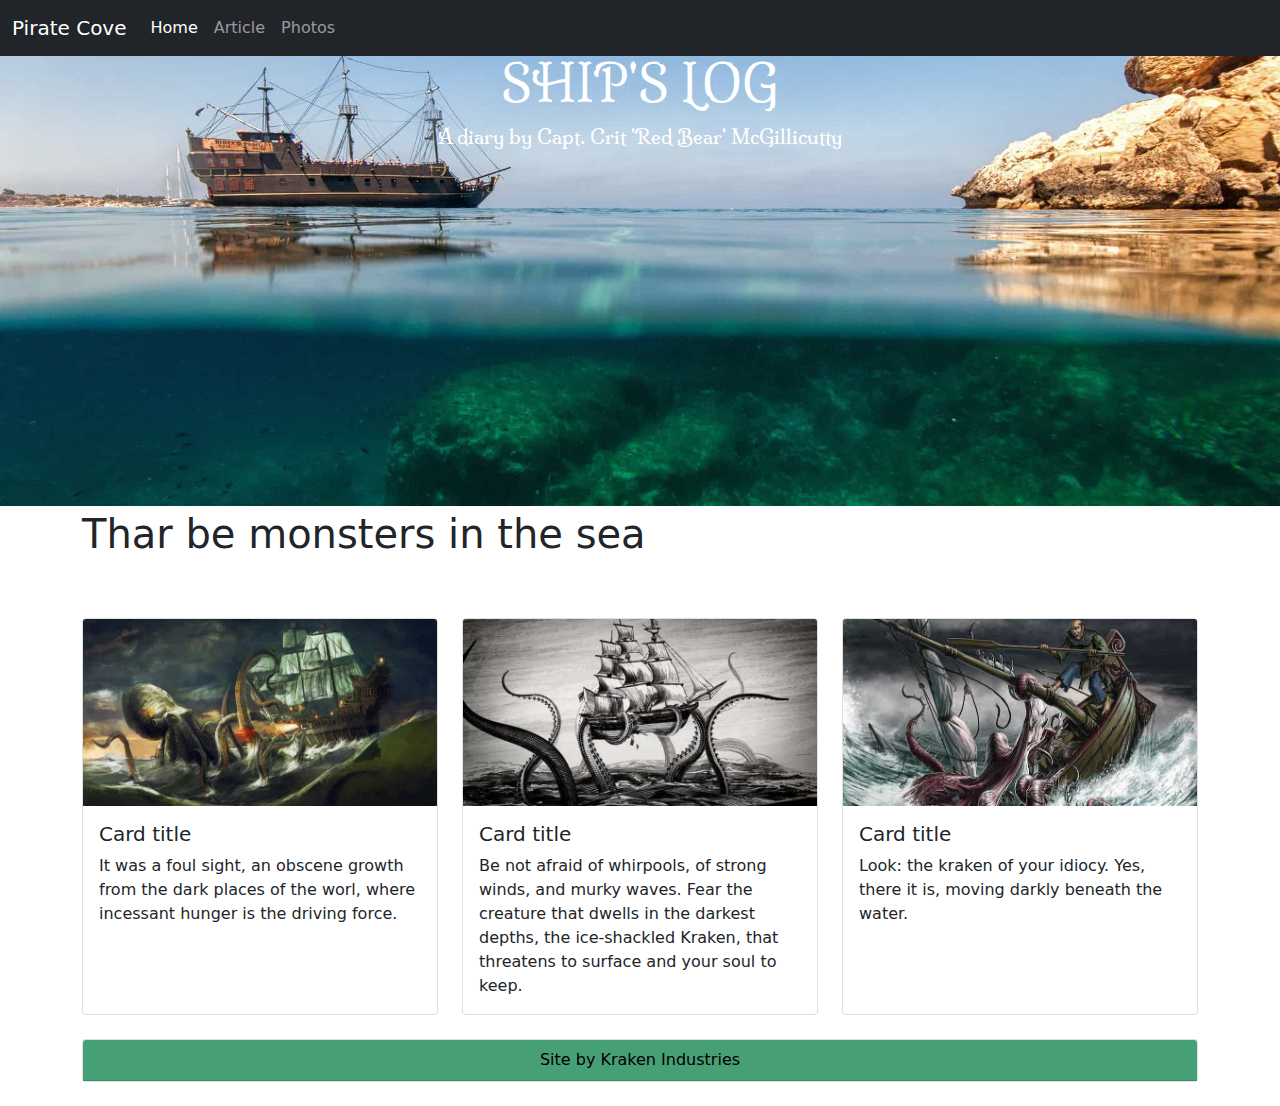
==== commit 8602e415: "think I am done but testing to see how it looks on github" ====
--- a/docs/index.html
+++ b/docs/index.html
@@ -36,7 +36,7 @@
 
   <div class="jumbotron">
     <div class="container">
-      <h1 class="display-4">SHIP'S LOG</h1>
+      <h1 class="display-5">SHIP'S LOG</h1>
       <p class="lead">A diary by Capt. Crit 'Red Bear' McGillicutty</p>
     </div>
   </div>
--- a/docs/css/styles.css
+++ b/docs/css/styles.css
@@ -4,5 +4,5 @@
  * Copyright 2011-2021 The Bootstrap Authors
  * Copyright 2011-2021 Twitter, Inc.
  * Licensed under MIT (https://github.com/twbs/bootstrap/blob/main/LICENSE)
- */:root{--bs-blue:#0d6efd;--bs-indigo:#6610f2;--bs-purple:#6f42c1;--bs-pink:#d63384;--bs-red:#dc3545;--bs-orange:#fd7e14;--bs-yellow:#ffc107;--bs-green:#198754;--bs-teal:#20c997;--bs-cyan:#0dcaf0;--bs-white:#fff;--bs-gray:#6c757d;--bs-gray-dark:#343a40;--bs-gray-100:#f8f9fa;--bs-gray-200:#e9ecef;--bs-gray-300:#dee2e6;--bs-gray-400:#ced4da;--bs-gray-500:#adb5bd;--bs-gray-600:#6c757d;--bs-gray-700:#495057;--bs-gray-800:#343a40;--bs-gray-900:#212529;--bs-primary:#0d6efd;--bs-secondary:#6c757d;--bs-success:#198754;--bs-info:#0dcaf0;--bs-warning:#ffc107;--bs-danger:#dc3545;--bs-light:#f8f9fa;--bs-dark:#212529;--bs-primary-rgb:13,110,253;--bs-secondary-rgb:108,117,125;--bs-success-rgb:25,135,84;--bs-info-rgb:13,202,240;--bs-warning-rgb:255,193,7;--bs-danger-rgb:220,53,69;--bs-light-rgb:248,249,250;--bs-dark-rgb:33,37,41;--bs-white-rgb:255,255,255;--bs-black-rgb:0,0,0;--bs-body-color-rgb:33,37,41;--bs-body-bg-rgb:255,255,255;--bs-font-sans-serif:system-ui,-apple-system,"Segoe UI",Roboto,"Helvetica Neue",Arial,"Noto Sans","Liberation Sans",sans-serif,"Apple Color Emoji","Segoe UI Emoji","Segoe UI Symbol","Noto Color Emoji";--bs-font-monospace:SFMono-Regular,Menlo,Monaco,Consolas,"Liberation Mono","Courier New",monospace;--bs-gradient:linear-gradient(180deg,hsla(0,0%,100%,.15),hsla(0,0%,100%,0));--bs-body-font-family:var(--bs-font-sans-serif);--bs-body-font-size:1rem;--bs-body-font-weight:400;--bs-body-line-height:1.5;--bs-body-color:#212529;--bs-body-bg:#fff}*,:after,:before{box-sizing:border-box}@media (prefers-reduced-motion:no-preference){:root{scroll-behavior:smooth}}body{-webkit-text-size-adjust:100%;-webkit-tap-highlight-color:rgba(0,0,0,0);background-color:var(--bs-body-bg);color:var(--bs-body-color);font-family:var(--bs-body-font-family);font-size:var(--bs-body-font-size);font-weight:var(--bs-body-font-weight);line-height:var(--bs-body-line-height);margin:0;text-align:var(--bs-body-text-align)}hr{background-color:currentColor;border:0;color:inherit;margin:1rem 0;opacity:.25}hr:not([size]){height:1px}.h1,.h2,.h3,.h4,.h5,.h6,h1,h2,h3,h4,h5,h6{font-weight:500;line-height:1.2;margin-bottom:.5rem;margin-top:0}.h1,h1{font-size:calc(1.375rem + 1.5vw)}@media (min-width:1200px){.h1,h1{font-size:2.5rem}}.h2,h2{font-size:calc(1.325rem + .9vw)}@media (min-width:1200px){.h2,h2{font-size:2rem}}.h3,h3{font-size:calc(1.3rem + .6vw)}@media (min-width:1200px){.h3,h3{font-size:1.75rem}}.h4,h4{font-size:calc(1.275rem + .3vw)}@media (min-width:1200px){.h4,h4{font-size:1.5rem}}.h5,h5{font-size:1.25rem}.h6,h6{font-size:1rem}p{margin-bottom:1rem;margin-top:0}abbr[data-bs-original-title],abbr[title]{cursor:help;-webkit-text-decoration:underline dotted;-moz-text-decoration:underline dotted;text-decoration:underline dotted;-webkit-text-decoration-skip-ink:none;text-decoration-skip-ink:none}address{font-style:normal;line-height:inherit;margin-bottom:1rem}ol,ul{padding-left:2rem}dl,ol,ul{margin-bottom:1rem;margin-top:0}ol ol,ol ul,ul ol,ul ul{margin-bottom:0}dt{font-weight:700}dd{margin-bottom:.5rem;margin-left:0}blockquote{margin:0 0 1rem}b,strong{font-weight:bolder}.small,small{font-size:.875em}.mark,mark{background-color:#fcf8e3;padding:.2em}sub,sup{font-size:.75em;line-height:0;position:relative;vertical-align:baseline}sub{bottom:-.25em}sup{top:-.5em}a{color:#0d6efd;text-decoration:underline}a:hover{color:#0a58ca}a:not([href]):not([class]),a:not([href]):not([class]):hover{color:inherit;text-decoration:none}code,kbd,pre,samp{direction:ltr;font-family:var(--bs-font-monospace);font-size:1em;unicode-bidi:bidi-override}pre{display:block;font-size:.875em;margin-bottom:1rem;margin-top:0;overflow:auto}pre code{color:inherit;font-size:inherit;word-break:normal}code{word-wrap:break-word;color:#d63384;font-size:.875em}a>code{color:inherit}kbd{background-color:#212529;border-radius:.2rem;color:#fff;font-size:.875em;padding:.2rem .4rem}kbd kbd{font-size:1em;font-weight:700;padding:0}figure{margin:0 0 1rem}img,svg{vertical-align:middle}table{border-collapse:collapse;caption-side:bottom}caption{color:#6c757d;padding-bottom:.5rem;padding-top:.5rem;text-align:left}th{text-align:inherit;text-align:-webkit-match-parent}tbody,td,tfoot,th,thead,tr{border:0 solid;border-color:inherit}label{display:inline-block}button{border-radius:0}button:focus:not(:focus-visible){outline:0}button,input,optgroup,select,textarea{font-family:inherit;font-size:inherit;line-height:inherit;margin:0}button,select{text-transform:none}[role=button]{cursor:pointer}select{word-wrap:normal}select:disabled{opacity:1}[list]::-webkit-calendar-picker-indicator{display:none}[type=button],[type=reset],[type=submit],button{-webkit-appearance:button}[type=button]:not(:disabled),[type=reset]:not(:disabled),[type=submit]:not(:disabled),button:not(:disabled){cursor:pointer}::-moz-focus-inner{border-style:none;padding:0}textarea{resize:vertical}fieldset{border:0;margin:0;min-width:0;padding:0}legend{float:left;font-size:calc(1.275rem + .3vw);line-height:inherit;margin-bottom:.5rem;padding:0;width:100%}@media (min-width:1200px){legend{font-size:1.5rem}}legend+*{clear:left}::-webkit-datetime-edit-day-field,::-webkit-datetime-edit-fields-wrapper,::-webkit-datetime-edit-hour-field,::-webkit-datetime-edit-minute,::-webkit-datetime-edit-month-field,::-webkit-datetime-edit-text,::-webkit-datetime-edit-year-field{padding:0}::-webkit-inner-spin-button{height:auto}[type=search]{-webkit-appearance:textfield;outline-offset:-2px}::-webkit-search-decoration{-webkit-appearance:none}::-webkit-color-swatch-wrapper{padding:0}::file-selector-button{font:inherit}::-webkit-file-upload-button{-webkit-appearance:button;font:inherit}output{display:inline-block}iframe{border:0}summary{cursor:pointer;display:list-item}progress{vertical-align:baseline}[hidden]{display:none!important}.lead{font-size:1.25rem;font-weight:300}.display-1{font-size:calc(1.625rem + 4.5vw);font-weight:300;line-height:1.2}@media (min-width:1200px){.display-1{font-size:5rem}}.display-2{font-size:calc(1.575rem + 3.9vw);font-weight:300;line-height:1.2}@media (min-width:1200px){.display-2{font-size:4.5rem}}.display-3{font-size:calc(1.525rem + 3.3vw);font-weight:300;line-height:1.2}@media (min-width:1200px){.display-3{font-size:4rem}}.display-4{font-size:calc(1.475rem + 2.7vw);font-weight:300;line-height:1.2}@media (min-width:1200px){.display-4{font-size:3.5rem}}.display-5{font-size:calc(1.425rem + 2.1vw);font-weight:300;line-height:1.2}@media (min-width:1200px){.display-5{font-size:3rem}}.display-6{font-size:calc(1.375rem + 1.5vw);font-weight:300;line-height:1.2}@media (min-width:1200px){.display-6{font-size:2.5rem}}.list-inline,.list-unstyled{list-style:none;padding-left:0}.list-inline-item{display:inline-block}.list-inline-item:not(:last-child){margin-right:.5rem}.initialism{font-size:.875em;text-transform:uppercase}.blockquote{font-size:1.25rem;margin-bottom:1rem}.blockquote>:last-child{margin-bottom:0}.blockquote-footer{color:#6c757d;font-size:.875em;margin-bottom:1rem;margin-top:-1rem}.blockquote-footer:before{content:"— "}.img-fluid,.img-thumbnail{height:auto;max-width:100%}.img-thumbnail{background-color:#fff;border:1px solid #dee2e6;border-radius:.25rem;padding:.25rem}.figure{display:inline-block}.figure-img{line-height:1;margin-bottom:.5rem}.figure-caption{color:#6c757d;font-size:.875em}.container,.container-fluid,.container-lg,.container-md,.container-sm,.container-xl,.container-xxl{margin-left:auto;margin-right:auto;padding-left:var(--bs-gutter-x,.75rem);padding-right:var(--bs-gutter-x,.75rem);width:100%}@media (min-width:576px){.container,.container-sm{max-width:540px}}@media (min-width:768px){.container,.container-md,.container-sm{max-width:720px}}@media (min-width:992px){.container,.container-lg,.container-md,.container-sm{max-width:960px}}@media (min-width:1200px){.container,.container-lg,.container-md,.container-sm,.container-xl{max-width:1140px}}@media (min-width:1400px){.container,.container-lg,.container-md,.container-sm,.container-xl,.container-xxl{max-width:1320px}}.row{--bs-gutter-x:1.5rem;--bs-gutter-y:0;display:-webkit-flex;display:-ms-flexbox;display:flex;-webkit-flex-wrap:wrap;-ms-flex-wrap:wrap;flex-wrap:wrap;margin-left:calc(var(--bs-gutter-x)*-.5);margin-right:calc(var(--bs-gutter-x)*-.5);margin-top:calc(var(--bs-gutter-y)*-1)}.row>*{-ms-flex-negative:0;-webkit-flex-shrink:0;flex-shrink:0;margin-top:var(--bs-gutter-y);max-width:100%;padding-left:calc(var(--bs-gutter-x)*.5);padding-right:calc(var(--bs-gutter-x)*.5);width:100%}.col{-webkit-flex:1 0 0%;-ms-flex:1 0 0%;flex:1 0 0%}.row-cols-auto>*{width:auto}.row-cols-1>*,.row-cols-auto>*{-webkit-flex:0 0 auto;-ms-flex:0 0 auto;flex:0 0 auto}.row-cols-1>*{width:100%}.row-cols-2>*{width:50%}.row-cols-2>*,.row-cols-3>*{-webkit-flex:0 0 auto;-ms-flex:0 0 auto;flex:0 0 auto}.row-cols-3>*{width:33.3333333333%}.row-cols-4>*{width:25%}.row-cols-4>*,.row-cols-5>*{-webkit-flex:0 0 auto;-ms-flex:0 0 auto;flex:0 0 auto}.row-cols-5>*{width:20%}.row-cols-6>*{width:16.6666666667%}.col-auto,.row-cols-6>*{-webkit-flex:0 0 auto;-ms-flex:0 0 auto;flex:0 0 auto}.col-auto{width:auto}.col-1{width:8.33333333%}.col-1,.col-2{-webkit-flex:0 0 auto;-ms-flex:0 0 auto;flex:0 0 auto}.col-2{width:16.66666667%}.col-3{width:25%}.col-3,.col-4{-webkit-flex:0 0 auto;-ms-flex:0 0 auto;flex:0 0 auto}.col-4{width:33.33333333%}.col-5{width:41.66666667%}.col-5,.col-6{-webkit-flex:0 0 auto;-ms-flex:0 0 auto;flex:0 0 auto}.col-6{width:50%}.col-7{width:58.33333333%}.col-7,.col-8{-webkit-flex:0 0 auto;-ms-flex:0 0 auto;flex:0 0 auto}.col-8{width:66.66666667%}.col-9{width:75%}.col-10,.col-9{-webkit-flex:0 0 auto;-ms-flex:0 0 auto;flex:0 0 auto}.col-10{width:83.33333333%}.col-11{width:91.66666667%}.col-11,.col-12{-webkit-flex:0 0 auto;-ms-flex:0 0 auto;flex:0 0 auto}.col-12{width:100%}.offset-1{margin-left:8.33333333%}.offset-2{margin-left:16.66666667%}.offset-3{margin-left:25%}.offset-4{margin-left:33.33333333%}.offset-5{margin-left:41.66666667%}.offset-6{margin-left:50%}.offset-7{margin-left:58.33333333%}.offset-8{margin-left:66.66666667%}.offset-9{margin-left:75%}.offset-10{margin-left:83.33333333%}.offset-11{margin-left:91.66666667%}.g-0,.gx-0{--bs-gutter-x:0}.g-0,.gy-0{--bs-gutter-y:0}.g-1,.gx-1{--bs-gutter-x:0.25rem}.g-1,.gy-1{--bs-gutter-y:0.25rem}.g-2,.gx-2{--bs-gutter-x:0.5rem}.g-2,.gy-2{--bs-gutter-y:0.5rem}.g-3,.gx-3{--bs-gutter-x:1rem}.g-3,.gy-3{--bs-gutter-y:1rem}.g-4,.gx-4{--bs-gutter-x:1.5rem}.g-4,.gy-4{--bs-gutter-y:1.5rem}.g-5,.gx-5{--bs-gutter-x:3rem}.g-5,.gy-5{--bs-gutter-y:3rem}@media (min-width:576px){.col-sm{-webkit-flex:1 0 0%;-ms-flex:1 0 0%;flex:1 0 0%}.row-cols-sm-auto>*{width:auto}.row-cols-sm-1>*,.row-cols-sm-auto>*{-webkit-flex:0 0 auto;-ms-flex:0 0 auto;flex:0 0 auto}.row-cols-sm-1>*{width:100%}.row-cols-sm-2>*{width:50%}.row-cols-sm-2>*,.row-cols-sm-3>*{-webkit-flex:0 0 auto;-ms-flex:0 0 auto;flex:0 0 auto}.row-cols-sm-3>*{width:33.3333333333%}.row-cols-sm-4>*{width:25%}.row-cols-sm-4>*,.row-cols-sm-5>*{-webkit-flex:0 0 auto;-ms-flex:0 0 auto;flex:0 0 auto}.row-cols-sm-5>*{width:20%}.row-cols-sm-6>*{width:16.6666666667%}.col-sm-auto,.row-cols-sm-6>*{-webkit-flex:0 0 auto;-ms-flex:0 0 auto;flex:0 0 auto}.col-sm-auto{width:auto}.col-sm-1{width:8.33333333%}.col-sm-1,.col-sm-2{-webkit-flex:0 0 auto;-ms-flex:0 0 auto;flex:0 0 auto}.col-sm-2{width:16.66666667%}.col-sm-3{width:25%}.col-sm-3,.col-sm-4{-webkit-flex:0 0 auto;-ms-flex:0 0 auto;flex:0 0 auto}.col-sm-4{width:33.33333333%}.col-sm-5{width:41.66666667%}.col-sm-5,.col-sm-6{-webkit-flex:0 0 auto;-ms-flex:0 0 auto;flex:0 0 auto}.col-sm-6{width:50%}.col-sm-7{width:58.33333333%}.col-sm-7,.col-sm-8{-webkit-flex:0 0 auto;-ms-flex:0 0 auto;flex:0 0 auto}.col-sm-8{width:66.66666667%}.col-sm-9{width:75%}.col-sm-10,.col-sm-9{-webkit-flex:0 0 auto;-ms-flex:0 0 auto;flex:0 0 auto}.col-sm-10{width:83.33333333%}.col-sm-11{width:91.66666667%}.col-sm-11,.col-sm-12{-webkit-flex:0 0 auto;-ms-flex:0 0 auto;flex:0 0 auto}.col-sm-12{width:100%}.offset-sm-0{margin-left:0}.offset-sm-1{margin-left:8.33333333%}.offset-sm-2{margin-left:16.66666667%}.offset-sm-3{margin-left:25%}.offset-sm-4{margin-left:33.33333333%}.offset-sm-5{margin-left:41.66666667%}.offset-sm-6{margin-left:50%}.offset-sm-7{margin-left:58.33333333%}.offset-sm-8{margin-left:66.66666667%}.offset-sm-9{margin-left:75%}.offset-sm-10{margin-left:83.33333333%}.offset-sm-11{margin-left:91.66666667%}.g-sm-0,.gx-sm-0{--bs-gutter-x:0}.g-sm-0,.gy-sm-0{--bs-gutter-y:0}.g-sm-1,.gx-sm-1{--bs-gutter-x:0.25rem}.g-sm-1,.gy-sm-1{--bs-gutter-y:0.25rem}.g-sm-2,.gx-sm-2{--bs-gutter-x:0.5rem}.g-sm-2,.gy-sm-2{--bs-gutter-y:0.5rem}.g-sm-3,.gx-sm-3{--bs-gutter-x:1rem}.g-sm-3,.gy-sm-3{--bs-gutter-y:1rem}.g-sm-4,.gx-sm-4{--bs-gutter-x:1.5rem}.g-sm-4,.gy-sm-4{--bs-gutter-y:1.5rem}.g-sm-5,.gx-sm-5{--bs-gutter-x:3rem}.g-sm-5,.gy-sm-5{--bs-gutter-y:3rem}}@media (min-width:768px){.col-md{-webkit-flex:1 0 0%;-ms-flex:1 0 0%;flex:1 0 0%}.row-cols-md-auto>*{width:auto}.row-cols-md-1>*,.row-cols-md-auto>*{-webkit-flex:0 0 auto;-ms-flex:0 0 auto;flex:0 0 auto}.row-cols-md-1>*{width:100%}.row-cols-md-2>*{width:50%}.row-cols-md-2>*,.row-cols-md-3>*{-webkit-flex:0 0 auto;-ms-flex:0 0 auto;flex:0 0 auto}.row-cols-md-3>*{width:33.3333333333%}.row-cols-md-4>*{width:25%}.row-cols-md-4>*,.row-cols-md-5>*{-webkit-flex:0 0 auto;-ms-flex:0 0 auto;flex:0 0 auto}.row-cols-md-5>*{width:20%}.row-cols-md-6>*{width:16.6666666667%}.col-md-auto,.row-cols-md-6>*{-webkit-flex:0 0 auto;-ms-flex:0 0 auto;flex:0 0 auto}.col-md-auto{width:auto}.col-md-1{width:8.33333333%}.col-md-1,.col-md-2{-webkit-flex:0 0 auto;-ms-flex:0 0 auto;flex:0 0 auto}.col-md-2{width:16.66666667%}.col-md-3{width:25%}.col-md-3,.col-md-4{-webkit-flex:0 0 auto;-ms-flex:0 0 auto;flex:0 0 auto}.col-md-4{width:33.33333333%}.col-md-5{width:41.66666667%}.col-md-5,.col-md-6{-webkit-flex:0 0 auto;-ms-flex:0 0 auto;flex:0 0 auto}.col-md-6{width:50%}.col-md-7{width:58.33333333%}.col-md-7,.col-md-8{-webkit-flex:0 0 auto;-ms-flex:0 0 auto;flex:0 0 auto}.col-md-8{width:66.66666667%}.col-md-9{width:75%}.col-md-10,.col-md-9{-webkit-flex:0 0 auto;-ms-flex:0 0 auto;flex:0 0 auto}.col-md-10{width:83.33333333%}.col-md-11{width:91.66666667%}.col-md-11,.col-md-12{-webkit-flex:0 0 auto;-ms-flex:0 0 auto;flex:0 0 auto}.col-md-12{width:100%}.offset-md-0{margin-left:0}.offset-md-1{margin-left:8.33333333%}.offset-md-2{margin-left:16.66666667%}.offset-md-3{margin-left:25%}.offset-md-4{margin-left:33.33333333%}.offset-md-5{margin-left:41.66666667%}.offset-md-6{margin-left:50%}.offset-md-7{margin-left:58.33333333%}.offset-md-8{margin-left:66.66666667%}.offset-md-9{margin-left:75%}.offset-md-10{margin-left:83.33333333%}.offset-md-11{margin-left:91.66666667%}.g-md-0,.gx-md-0{--bs-gutter-x:0}.g-md-0,.gy-md-0{--bs-gutter-y:0}.g-md-1,.gx-md-1{--bs-gutter-x:0.25rem}.g-md-1,.gy-md-1{--bs-gutter-y:0.25rem}.g-md-2,.gx-md-2{--bs-gutter-x:0.5rem}.g-md-2,.gy-md-2{--bs-gutter-y:0.5rem}.g-md-3,.gx-md-3{--bs-gutter-x:1rem}.g-md-3,.gy-md-3{--bs-gutter-y:1rem}.g-md-4,.gx-md-4{--bs-gutter-x:1.5rem}.g-md-4,.gy-md-4{--bs-gutter-y:1.5rem}.g-md-5,.gx-md-5{--bs-gutter-x:3rem}.g-md-5,.gy-md-5{--bs-gutter-y:3rem}}@media (min-width:992px){.col-lg{-webkit-flex:1 0 0%;-ms-flex:1 0 0%;flex:1 0 0%}.row-cols-lg-auto>*{width:auto}.row-cols-lg-1>*,.row-cols-lg-auto>*{-webkit-flex:0 0 auto;-ms-flex:0 0 auto;flex:0 0 auto}.row-cols-lg-1>*{width:100%}.row-cols-lg-2>*{width:50%}.row-cols-lg-2>*,.row-cols-lg-3>*{-webkit-flex:0 0 auto;-ms-flex:0 0 auto;flex:0 0 auto}.row-cols-lg-3>*{width:33.3333333333%}.row-cols-lg-4>*{width:25%}.row-cols-lg-4>*,.row-cols-lg-5>*{-webkit-flex:0 0 auto;-ms-flex:0 0 auto;flex:0 0 auto}.row-cols-lg-5>*{width:20%}.row-cols-lg-6>*{width:16.6666666667%}.col-lg-auto,.row-cols-lg-6>*{-webkit-flex:0 0 auto;-ms-flex:0 0 auto;flex:0 0 auto}.col-lg-auto{width:auto}.col-lg-1{width:8.33333333%}.col-lg-1,.col-lg-2{-webkit-flex:0 0 auto;-ms-flex:0 0 auto;flex:0 0 auto}.col-lg-2{width:16.66666667%}.col-lg-3{width:25%}.col-lg-3,.col-lg-4{-webkit-flex:0 0 auto;-ms-flex:0 0 auto;flex:0 0 auto}.col-lg-4{width:33.33333333%}.col-lg-5{width:41.66666667%}.col-lg-5,.col-lg-6{-webkit-flex:0 0 auto;-ms-flex:0 0 auto;flex:0 0 auto}.col-lg-6{width:50%}.col-lg-7{width:58.33333333%}.col-lg-7,.col-lg-8{-webkit-flex:0 0 auto;-ms-flex:0 0 auto;flex:0 0 auto}.col-lg-8{width:66.66666667%}.col-lg-9{width:75%}.col-lg-10,.col-lg-9{-webkit-flex:0 0 auto;-ms-flex:0 0 auto;flex:0 0 auto}.col-lg-10{width:83.33333333%}.col-lg-11{width:91.66666667%}.col-lg-11,.col-lg-12{-webkit-flex:0 0 auto;-ms-flex:0 0 auto;flex:0 0 auto}.col-lg-12{width:100%}.offset-lg-0{margin-left:0}.offset-lg-1{margin-left:8.33333333%}.offset-lg-2{margin-left:16.66666667%}.offset-lg-3{margin-left:25%}.offset-lg-4{margin-left:33.33333333%}.offset-lg-5{margin-left:41.66666667%}.offset-lg-6{margin-left:50%}.offset-lg-7{margin-left:58.33333333%}.offset-lg-8{margin-left:66.66666667%}.offset-lg-9{margin-left:75%}.offset-lg-10{margin-left:83.33333333%}.offset-lg-11{margin-left:91.66666667%}.g-lg-0,.gx-lg-0{--bs-gutter-x:0}.g-lg-0,.gy-lg-0{--bs-gutter-y:0}.g-lg-1,.gx-lg-1{--bs-gutter-x:0.25rem}.g-lg-1,.gy-lg-1{--bs-gutter-y:0.25rem}.g-lg-2,.gx-lg-2{--bs-gutter-x:0.5rem}.g-lg-2,.gy-lg-2{--bs-gutter-y:0.5rem}.g-lg-3,.gx-lg-3{--bs-gutter-x:1rem}.g-lg-3,.gy-lg-3{--bs-gutter-y:1rem}.g-lg-4,.gx-lg-4{--bs-gutter-x:1.5rem}.g-lg-4,.gy-lg-4{--bs-gutter-y:1.5rem}.g-lg-5,.gx-lg-5{--bs-gutter-x:3rem}.g-lg-5,.gy-lg-5{--bs-gutter-y:3rem}}@media (min-width:1200px){.col-xl{-webkit-flex:1 0 0%;-ms-flex:1 0 0%;flex:1 0 0%}.row-cols-xl-auto>*{width:auto}.row-cols-xl-1>*,.row-cols-xl-auto>*{-webkit-flex:0 0 auto;-ms-flex:0 0 auto;flex:0 0 auto}.row-cols-xl-1>*{width:100%}.row-cols-xl-2>*{width:50%}.row-cols-xl-2>*,.row-cols-xl-3>*{-webkit-flex:0 0 auto;-ms-flex:0 0 auto;flex:0 0 auto}.row-cols-xl-3>*{width:33.3333333333%}.row-cols-xl-4>*{width:25%}.row-cols-xl-4>*,.row-cols-xl-5>*{-webkit-flex:0 0 auto;-ms-flex:0 0 auto;flex:0 0 auto}.row-cols-xl-5>*{width:20%}.row-cols-xl-6>*{width:16.6666666667%}.col-xl-auto,.row-cols-xl-6>*{-webkit-flex:0 0 auto;-ms-flex:0 0 auto;flex:0 0 auto}.col-xl-auto{width:auto}.col-xl-1{width:8.33333333%}.col-xl-1,.col-xl-2{-webkit-flex:0 0 auto;-ms-flex:0 0 auto;flex:0 0 auto}.col-xl-2{width:16.66666667%}.col-xl-3{width:25%}.col-xl-3,.col-xl-4{-webkit-flex:0 0 auto;-ms-flex:0 0 auto;flex:0 0 auto}.col-xl-4{width:33.33333333%}.col-xl-5{width:41.66666667%}.col-xl-5,.col-xl-6{-webkit-flex:0 0 auto;-ms-flex:0 0 auto;flex:0 0 auto}.col-xl-6{width:50%}.col-xl-7{width:58.33333333%}.col-xl-7,.col-xl-8{-webkit-flex:0 0 auto;-ms-flex:0 0 auto;flex:0 0 auto}.col-xl-8{width:66.66666667%}.col-xl-9{width:75%}.col-xl-10,.col-xl-9{-webkit-flex:0 0 auto;-ms-flex:0 0 auto;flex:0 0 auto}.col-xl-10{width:83.33333333%}.col-xl-11{width:91.66666667%}.col-xl-11,.col-xl-12{-webkit-flex:0 0 auto;-ms-flex:0 0 auto;flex:0 0 auto}.col-xl-12{width:100%}.offset-xl-0{margin-left:0}.offset-xl-1{margin-left:8.33333333%}.offset-xl-2{margin-left:16.66666667%}.offset-xl-3{margin-left:25%}.offset-xl-4{margin-left:33.33333333%}.offset-xl-5{margin-left:41.66666667%}.offset-xl-6{margin-left:50%}.offset-xl-7{margin-left:58.33333333%}.offset-xl-8{margin-left:66.66666667%}.offset-xl-9{margin-left:75%}.offset-xl-10{margin-left:83.33333333%}.offset-xl-11{margin-left:91.66666667%}.g-xl-0,.gx-xl-0{--bs-gutter-x:0}.g-xl-0,.gy-xl-0{--bs-gutter-y:0}.g-xl-1,.gx-xl-1{--bs-gutter-x:0.25rem}.g-xl-1,.gy-xl-1{--bs-gutter-y:0.25rem}.g-xl-2,.gx-xl-2{--bs-gutter-x:0.5rem}.g-xl-2,.gy-xl-2{--bs-gutter-y:0.5rem}.g-xl-3,.gx-xl-3{--bs-gutter-x:1rem}.g-xl-3,.gy-xl-3{--bs-gutter-y:1rem}.g-xl-4,.gx-xl-4{--bs-gutter-x:1.5rem}.g-xl-4,.gy-xl-4{--bs-gutter-y:1.5rem}.g-xl-5,.gx-xl-5{--bs-gutter-x:3rem}.g-xl-5,.gy-xl-5{--bs-gutter-y:3rem}}@media (min-width:1400px){.col-xxl{-webkit-flex:1 0 0%;-ms-flex:1 0 0%;flex:1 0 0%}.row-cols-xxl-auto>*{width:auto}.row-cols-xxl-1>*,.row-cols-xxl-auto>*{-webkit-flex:0 0 auto;-ms-flex:0 0 auto;flex:0 0 auto}.row-cols-xxl-1>*{width:100%}.row-cols-xxl-2>*{width:50%}.row-cols-xxl-2>*,.row-cols-xxl-3>*{-webkit-flex:0 0 auto;-ms-flex:0 0 auto;flex:0 0 auto}.row-cols-xxl-3>*{width:33.3333333333%}.row-cols-xxl-4>*{width:25%}.row-cols-xxl-4>*,.row-cols-xxl-5>*{-webkit-flex:0 0 auto;-ms-flex:0 0 auto;flex:0 0 auto}.row-cols-xxl-5>*{width:20%}.row-cols-xxl-6>*{width:16.6666666667%}.col-xxl-auto,.row-cols-xxl-6>*{-webkit-flex:0 0 auto;-ms-flex:0 0 auto;flex:0 0 auto}.col-xxl-auto{width:auto}.col-xxl-1{width:8.33333333%}.col-xxl-1,.col-xxl-2{-webkit-flex:0 0 auto;-ms-flex:0 0 auto;flex:0 0 auto}.col-xxl-2{width:16.66666667%}.col-xxl-3{width:25%}.col-xxl-3,.col-xxl-4{-webkit-flex:0 0 auto;-ms-flex:0 0 auto;flex:0 0 auto}.col-xxl-4{width:33.33333333%}.col-xxl-5{width:41.66666667%}.col-xxl-5,.col-xxl-6{-webkit-flex:0 0 auto;-ms-flex:0 0 auto;flex:0 0 auto}.col-xxl-6{width:50%}.col-xxl-7{width:58.33333333%}.col-xxl-7,.col-xxl-8{-webkit-flex:0 0 auto;-ms-flex:0 0 auto;flex:0 0 auto}.col-xxl-8{width:66.66666667%}.col-xxl-9{width:75%}.col-xxl-10,.col-xxl-9{-webkit-flex:0 0 auto;-ms-flex:0 0 auto;flex:0 0 auto}.col-xxl-10{width:83.33333333%}.col-xxl-11{width:91.66666667%}.col-xxl-11,.col-xxl-12{-webkit-flex:0 0 auto;-ms-flex:0 0 auto;flex:0 0 auto}.col-xxl-12{width:100%}.offset-xxl-0{margin-left:0}.offset-xxl-1{margin-left:8.33333333%}.offset-xxl-2{margin-left:16.66666667%}.offset-xxl-3{margin-left:25%}.offset-xxl-4{margin-left:33.33333333%}.offset-xxl-5{margin-left:41.66666667%}.offset-xxl-6{margin-left:50%}.offset-xxl-7{margin-left:58.33333333%}.offset-xxl-8{margin-left:66.66666667%}.offset-xxl-9{margin-left:75%}.offset-xxl-10{margin-left:83.33333333%}.offset-xxl-11{margin-left:91.66666667%}.g-xxl-0,.gx-xxl-0{--bs-gutter-x:0}.g-xxl-0,.gy-xxl-0{--bs-gutter-y:0}.g-xxl-1,.gx-xxl-1{--bs-gutter-x:0.25rem}.g-xxl-1,.gy-xxl-1{--bs-gutter-y:0.25rem}.g-xxl-2,.gx-xxl-2{--bs-gutter-x:0.5rem}.g-xxl-2,.gy-xxl-2{--bs-gutter-y:0.5rem}.g-xxl-3,.gx-xxl-3{--bs-gutter-x:1rem}.g-xxl-3,.gy-xxl-3{--bs-gutter-y:1rem}.g-xxl-4,.gx-xxl-4{--bs-gutter-x:1.5rem}.g-xxl-4,.gy-xxl-4{--bs-gutter-y:1.5rem}.g-xxl-5,.gx-xxl-5{--bs-gutter-x:3rem}.g-xxl-5,.gy-xxl-5{--bs-gutter-y:3rem}}.table{--bs-table-bg:transparent;--bs-table-accent-bg:transparent;--bs-table-striped-color:#212529;--bs-table-striped-bg:rgba(0,0,0,.05);--bs-table-active-color:#212529;--bs-table-active-bg:rgba(0,0,0,.1);--bs-table-hover-color:#212529;--bs-table-hover-bg:rgba(0,0,0,.075);border-color:#dee2e6;color:#212529;margin-bottom:1rem;vertical-align:top;width:100%}.table>:not(caption)>*>*{background-color:var(--bs-table-bg);border-bottom-width:1px;box-shadow:inset 0 0 0 9999px var(--bs-table-accent-bg);padding:.5rem}.table>tbody{vertical-align:inherit}.table>thead{vertical-align:bottom}.table>:not(:first-child){border-top:2px solid}.caption-top{caption-side:top}.table-sm>:not(caption)>*>*{padding:.25rem}.table-bordered>:not(caption)>*{border-width:1px 0}.table-bordered>:not(caption)>*>*{border-width:0 1px}.table-borderless>:not(caption)>*>*{border-bottom-width:0}.table-borderless>:not(:first-child){border-top-width:0}.table-striped>tbody>tr:nth-of-type(odd)>*{--bs-table-accent-bg:var(--bs-table-striped-bg);color:var(--bs-table-striped-color)}.table-active{--bs-table-accent-bg:var(--bs-table-active-bg);color:var(--bs-table-active-color)}.table-hover>tbody>tr:hover>*{--bs-table-accent-bg:var(--bs-table-hover-bg);color:var(--bs-table-hover-color)}.table-primary{--bs-table-bg:#cfe2ff;--bs-table-striped-bg:#c5d7f2;--bs-table-striped-color:#000;--bs-table-active-bg:#bacbe6;--bs-table-active-color:#000;--bs-table-hover-bg:#bfd1ec;--bs-table-hover-color:#000;border-color:#bacbe6;color:#000}.table-secondary{--bs-table-bg:#e2e3e5;--bs-table-striped-bg:#d7d8da;--bs-table-striped-color:#000;--bs-table-active-bg:#cbccce;--bs-table-active-color:#000;--bs-table-hover-bg:#d1d2d4;--bs-table-hover-color:#000;border-color:#cbccce;color:#000}.table-success{--bs-table-bg:#d1e7dd;--bs-table-striped-bg:#c7dbd2;--bs-table-striped-color:#000;--bs-table-active-bg:#bcd0c7;--bs-table-active-color:#000;--bs-table-hover-bg:#c1d6cc;--bs-table-hover-color:#000;border-color:#bcd0c7;color:#000}.table-info{--bs-table-bg:#cff4fc;--bs-table-striped-bg:#c5e8ef;--bs-table-striped-color:#000;--bs-table-active-bg:#badce3;--bs-table-active-color:#000;--bs-table-hover-bg:#bfe2e9;--bs-table-hover-color:#000;border-color:#badce3;color:#000}.table-warning{--bs-table-bg:#fff3cd;--bs-table-striped-bg:#f2e7c3;--bs-table-striped-color:#000;--bs-table-active-bg:#e6dbb9;--bs-table-active-color:#000;--bs-table-hover-bg:#ece1be;--bs-table-hover-color:#000;border-color:#e6dbb9;color:#000}.table-danger{--bs-table-bg:#f8d7da;--bs-table-striped-bg:#eccccf;--bs-table-striped-color:#000;--bs-table-active-bg:#dfc2c4;--bs-table-active-color:#000;--bs-table-hover-bg:#e5c7ca;--bs-table-hover-color:#000;border-color:#dfc2c4;color:#000}.table-light{--bs-table-bg:#f8f9fa;--bs-table-striped-bg:#ecedee;--bs-table-striped-color:#000;--bs-table-active-bg:#dfe0e1;--bs-table-active-color:#000;--bs-table-hover-bg:#e5e6e7;--bs-table-hover-color:#000;border-color:#dfe0e1;color:#000}.table-dark{--bs-table-bg:#212529;--bs-table-striped-bg:#2c3034;--bs-table-striped-color:#fff;--bs-table-active-bg:#373b3e;--bs-table-active-color:#fff;--bs-table-hover-bg:#323539;--bs-table-hover-color:#fff;border-color:#373b3e;color:#fff}.table-responsive{-webkit-overflow-scrolling:touch;overflow-x:auto}@media (max-width:575.98px){.table-responsive-sm{-webkit-overflow-scrolling:touch;overflow-x:auto}}@media (max-width:767.98px){.table-responsive-md{-webkit-overflow-scrolling:touch;overflow-x:auto}}@media (max-width:991.98px){.table-responsive-lg{-webkit-overflow-scrolling:touch;overflow-x:auto}}@media (max-width:1199.98px){.table-responsive-xl{-webkit-overflow-scrolling:touch;overflow-x:auto}}@media (max-width:1399.98px){.table-responsive-xxl{-webkit-overflow-scrolling:touch;overflow-x:auto}}.form-label{margin-bottom:.5rem}.col-form-label{font-size:inherit;line-height:1.5;margin-bottom:0;padding-bottom:calc(.375rem + 1px);padding-top:calc(.375rem + 1px)}.col-form-label-lg{font-size:1.25rem;padding-bottom:calc(.5rem + 1px);padding-top:calc(.5rem + 1px)}.col-form-label-sm{font-size:.875rem;padding-bottom:calc(.25rem + 1px);padding-top:calc(.25rem + 1px)}.form-text{color:#6c757d;font-size:.875em;margin-top:.25rem}.form-control{-webkit-appearance:none;-moz-appearance:none;appearance:none;background-clip:padding-box;background-color:#fff;border:1px solid #ced4da;border-radius:.25rem;color:#212529;display:block;font-size:1rem;font-weight:400;line-height:1.5;padding:.375rem .75rem;transition:border-color .15s ease-in-out,box-shadow .15s ease-in-out;width:100%}@media (prefers-reduced-motion:reduce){.form-control{transition:none}}.form-control[type=file]{overflow:hidden}.form-control[type=file]:not(:disabled):not([readonly]){cursor:pointer}.form-control:focus{background-color:#fff;border-color:#86b7fe;box-shadow:0 0 0 .25rem rgba(13,110,253,.25);color:#212529;outline:0}.form-control::-webkit-date-and-time-value{height:1.5em}.form-control::-webkit-input-placeholder{color:#6c757d;opacity:1}.form-control::-moz-placeholder{color:#6c757d;opacity:1}.form-control:-ms-input-placeholder{color:#6c757d;opacity:1}.form-control::-ms-input-placeholder{color:#6c757d;opacity:1}.form-control::placeholder{color:#6c757d;opacity:1}.form-control:disabled,.form-control[readonly]{background-color:#e9ecef;opacity:1}.form-control::file-selector-button{-webkit-margin-end:.75rem;-moz-margin-end:.75rem;background-color:#e9ecef;border:0 solid;border-color:inherit;border-inline-end-width:1px;border-radius:0;color:#212529;margin:-.375rem -.75rem;margin-inline-end:.75rem;padding:.375rem .75rem;pointer-events:none;transition:color .15s ease-in-out,background-color .15s ease-in-out,border-color .15s ease-in-out,box-shadow .15s ease-in-out}@media (prefers-reduced-motion:reduce){.form-control::-webkit-file-upload-button{-webkit-transition:none;transition:none}.form-control::file-selector-button{transition:none}}.form-control:hover:not(:disabled):not([readonly])::file-selector-button{background-color:#dde0e3}.form-control::-webkit-file-upload-button{-webkit-margin-end:.75rem;background-color:#e9ecef;border:0 solid;border-color:inherit;border-inline-end-width:1px;border-radius:0;color:#212529;margin:-.375rem -.75rem;margin-inline-end:.75rem;padding:.375rem .75rem;pointer-events:none;-webkit-transition:color .15s ease-in-out,background-color .15s ease-in-out,border-color .15s ease-in-out,box-shadow .15s ease-in-out;transition:color .15s ease-in-out,background-color .15s ease-in-out,border-color .15s ease-in-out,box-shadow .15s ease-in-out}@media (prefers-reduced-motion:reduce){.form-control::-webkit-file-upload-button{-webkit-transition:none;transition:none}}.form-control:hover:not(:disabled):not([readonly])::-webkit-file-upload-button{background-color:#dde0e3}.form-control-plaintext{background-color:transparent;border:solid transparent;border-width:1px 0;color:#212529;display:block;line-height:1.5;margin-bottom:0;padding:.375rem 0;width:100%}.form-control-plaintext.form-control-lg,.form-control-plaintext.form-control-sm{padding-left:0;padding-right:0}.form-control-sm{border-radius:.2rem;font-size:.875rem;min-height:calc(1.5em + .5rem + 2px);padding:.25rem .5rem}.form-control-sm::file-selector-button{-webkit-margin-end:.5rem;-moz-margin-end:.5rem;margin:-.25rem -.5rem;margin-inline-end:.5rem;padding:.25rem .5rem}.form-control-sm::-webkit-file-upload-button{-webkit-margin-end:.5rem;margin:-.25rem -.5rem;margin-inline-end:.5rem;padding:.25rem .5rem}.form-control-lg{border-radius:.3rem;font-size:1.25rem;min-height:calc(1.5em + 1rem + 2px);padding:.5rem 1rem}.form-control-lg::file-selector-button{-webkit-margin-end:1rem;-moz-margin-end:1rem;margin:-.5rem -1rem;margin-inline-end:1rem;padding:.5rem 1rem}.form-control-lg::-webkit-file-upload-button{-webkit-margin-end:1rem;margin:-.5rem -1rem;margin-inline-end:1rem;padding:.5rem 1rem}textarea.form-control{min-height:calc(1.5em + .75rem + 2px)}textarea.form-control-sm{min-height:calc(1.5em + .5rem + 2px)}textarea.form-control-lg{min-height:calc(1.5em + 1rem + 2px)}.form-control-color{height:auto;padding:.375rem;width:3rem}.form-control-color:not(:disabled):not([readonly]){cursor:pointer}.form-control-color::-moz-color-swatch{border-radius:.25rem;height:1.5em}.form-control-color::-webkit-color-swatch{border-radius:.25rem;height:1.5em}.form-select{-moz-padding-start:calc(.75rem - 3px);-webkit-appearance:none;-moz-appearance:none;appearance:none;background-color:#fff;background-image:url("data:image/svg+xml;charset=utf-8,%3Csvg xmlns='http://www.w3.org/2000/svg' viewBox='0 0 16 16'%3E%3Cpath fill='none' stroke='%23343a40' stroke-linecap='round' stroke-linejoin='round' stroke-width='2' d='m2 5 6 6 6-6'/%3E%3C/svg%3E");background-position:right .75rem center;background-repeat:no-repeat;background-size:16px 12px;border:1px solid #ced4da;border-radius:.25rem;color:#212529;display:block;font-size:1rem;font-weight:400;line-height:1.5;padding:.375rem 2.25rem .375rem .75rem;transition:border-color .15s ease-in-out,box-shadow .15s ease-in-out;width:100%}@media (prefers-reduced-motion:reduce){.form-select{transition:none}}.form-select:focus{border-color:#86b7fe;box-shadow:0 0 0 .25rem rgba(13,110,253,.25);outline:0}.form-select[multiple],.form-select[size]:not([size="1"]){background-image:none;padding-right:.75rem}.form-select:disabled{background-color:#e9ecef}.form-select:-moz-focusring{color:transparent;text-shadow:0 0 0 #212529}.form-select-sm{border-radius:.2rem;font-size:.875rem;padding-bottom:.25rem;padding-left:.5rem;padding-top:.25rem}.form-select-lg{border-radius:.3rem;font-size:1.25rem;padding-bottom:.5rem;padding-left:1rem;padding-top:.5rem}.form-check{display:block;margin-bottom:.125rem;min-height:1.5rem;padding-left:1.5em}.form-check .form-check-input{float:left;margin-left:-1.5em}.form-check-input{-webkit-print-color-adjust:exact;-webkit-appearance:none;-moz-appearance:none;appearance:none;background-color:#fff;background-position:50%;background-repeat:no-repeat;background-size:contain;border:1px solid rgba(0,0,0,.25);color-adjust:exact;height:1em;margin-top:.25em;vertical-align:top;width:1em}.form-check-input[type=checkbox]{border-radius:.25em}.form-check-input[type=radio]{border-radius:50%}.form-check-input:active{-webkit-filter:brightness(90%);filter:brightness(90%)}.form-check-input:focus{border-color:#86b7fe;box-shadow:0 0 0 .25rem rgba(13,110,253,.25);outline:0}.form-check-input:checked{background-color:#0d6efd;border-color:#0d6efd}.form-check-input:checked[type=checkbox]{background-image:url("data:image/svg+xml;charset=utf-8,%3Csvg xmlns='http://www.w3.org/2000/svg' viewBox='0 0 20 20'%3E%3Cpath fill='none' stroke='%23fff' stroke-linecap='round' stroke-linejoin='round' stroke-width='3' d='m6 10 3 3 6-6'/%3E%3C/svg%3E")}.form-check-input:checked[type=radio]{background-image:url("data:image/svg+xml;charset=utf-8,%3Csvg xmlns='http://www.w3.org/2000/svg' viewBox='-4 -4 8 8'%3E%3Ccircle r='2' fill='%23fff'/%3E%3C/svg%3E")}.form-check-input[type=checkbox]:indeterminate{background-color:#0d6efd;background-image:url("data:image/svg+xml;charset=utf-8,%3Csvg xmlns='http://www.w3.org/2000/svg' viewBox='0 0 20 20'%3E%3Cpath fill='none' stroke='%23fff' stroke-linecap='round' stroke-linejoin='round' stroke-width='3' d='M6 10h8'/%3E%3C/svg%3E");border-color:#0d6efd}.form-check-input:disabled{-webkit-filter:none;filter:none;opacity:.5;pointer-events:none}.form-check-input:disabled~.form-check-label,.form-check-input[disabled]~.form-check-label{opacity:.5}.form-switch{padding-left:2.5em}.form-switch .form-check-input{background-image:url("data:image/svg+xml;charset=utf-8,%3Csvg xmlns='http://www.w3.org/2000/svg' viewBox='-4 -4 8 8'%3E%3Ccircle r='3' fill='rgba(0, 0, 0, 0.25)'/%3E%3C/svg%3E");background-position:0;border-radius:2em;margin-left:-2.5em;transition:background-position .15s ease-in-out;width:2em}@media (prefers-reduced-motion:reduce){.form-switch .form-check-input{transition:none}}.form-switch .form-check-input:focus{background-image:url("data:image/svg+xml;charset=utf-8,%3Csvg xmlns='http://www.w3.org/2000/svg' viewBox='-4 -4 8 8'%3E%3Ccircle r='3' fill='%2386b7fe'/%3E%3C/svg%3E")}.form-switch .form-check-input:checked{background-image:url("data:image/svg+xml;charset=utf-8,%3Csvg xmlns='http://www.w3.org/2000/svg' viewBox='-4 -4 8 8'%3E%3Ccircle r='3' fill='%23fff'/%3E%3C/svg%3E");background-position:100%}.form-check-inline{display:inline-block;margin-right:1rem}.btn-check{clip:rect(0,0,0,0);pointer-events:none;position:absolute}.btn-check:disabled+.btn,.btn-check[disabled]+.btn{-webkit-filter:none;filter:none;opacity:.65;pointer-events:none}.form-range{-webkit-appearance:none;-moz-appearance:none;appearance:none;background-color:transparent;height:1.5rem;padding:0;width:100%}.form-range:focus{outline:0}.form-range:focus::-webkit-slider-thumb{box-shadow:0 0 0 1px #fff,0 0 0 .25rem rgba(13,110,253,.25)}.form-range:focus::-moz-range-thumb{box-shadow:0 0 0 1px #fff,0 0 0 .25rem rgba(13,110,253,.25)}.form-range::-moz-focus-outer{border:0}.form-range::-webkit-slider-thumb{-webkit-appearance:none;appearance:none;background-color:#0d6efd;border:0;border-radius:1rem;height:1rem;margin-top:-.25rem;-webkit-transition:background-color .15s ease-in-out,border-color .15s ease-in-out,box-shadow .15s ease-in-out;transition:background-color .15s ease-in-out,border-color .15s ease-in-out,box-shadow .15s ease-in-out;width:1rem}@media (prefers-reduced-motion:reduce){.form-range::-webkit-slider-thumb{-webkit-transition:none;transition:none}}.form-range::-webkit-slider-thumb:active{background-color:#b6d4fe}.form-range::-webkit-slider-runnable-track{background-color:#dee2e6;border-color:transparent;border-radius:1rem;color:transparent;cursor:pointer;height:.5rem;width:100%}.form-range::-moz-range-thumb{-moz-appearance:none;appearance:none;background-color:#0d6efd;border:0;border-radius:1rem;height:1rem;-moz-transition:background-color .15s ease-in-out,border-color .15s ease-in-out,box-shadow .15s ease-in-out;transition:background-color .15s ease-in-out,border-color .15s ease-in-out,box-shadow .15s ease-in-out;width:1rem}@media (prefers-reduced-motion:reduce){.form-range::-moz-range-thumb{-moz-transition:none;transition:none}}.form-range::-moz-range-thumb:active{background-color:#b6d4fe}.form-range::-moz-range-track{background-color:#dee2e6;border-color:transparent;border-radius:1rem;color:transparent;cursor:pointer;height:.5rem;width:100%}.form-range:disabled{pointer-events:none}.form-range:disabled::-webkit-slider-thumb{background-color:#adb5bd}.form-range:disabled::-moz-range-thumb{background-color:#adb5bd}.form-floating{position:relative}.form-floating>.form-control,.form-floating>.form-select{height:calc(3.5rem + 2px);line-height:1.25}.form-floating>label{border:1px solid transparent;height:100%;left:0;padding:1rem .75rem;pointer-events:none;position:absolute;top:0;-webkit-transform-origin:0 0;transform-origin:0 0;transition:opacity .1s ease-in-out,-webkit-transform .1s ease-in-out;transition:opacity .1s ease-in-out,transform .1s ease-in-out;transition:opacity .1s ease-in-out,transform .1s ease-in-out,-webkit-transform .1s ease-in-out}@media (prefers-reduced-motion:reduce){.form-floating>label{transition:none}}.form-floating>.form-control{padding:1rem .75rem}.form-floating>.form-control::-webkit-input-placeholder{color:transparent}.form-floating>.form-control::-moz-placeholder{color:transparent}.form-floating>.form-control:-ms-input-placeholder{color:transparent}.form-floating>.form-control::-ms-input-placeholder{color:transparent}.form-floating>.form-control::placeholder{color:transparent}.form-floating>.form-control:not(:-moz-placeholder-shown){padding-bottom:.625rem;padding-top:1.625rem}.form-floating>.form-control:not(:-ms-input-placeholder){padding-bottom:.625rem;padding-top:1.625rem}.form-floating>.form-control:focus,.form-floating>.form-control:not(:placeholder-shown){padding-bottom:.625rem;padding-top:1.625rem}.form-floating>.form-control:-webkit-autofill{padding-bottom:.625rem;padding-top:1.625rem}.form-floating>.form-select{padding-bottom:.625rem;padding-top:1.625rem}.form-floating>.form-control:not(:-moz-placeholder-shown)~label{opacity:.65;transform:scale(.85) translateY(-.5rem) translateX(.15rem)}.form-floating>.form-control:not(:-ms-input-placeholder)~label{opacity:.65;transform:scale(.85) translateY(-.5rem) translateX(.15rem)}.form-floating>.form-control:focus~label,.form-floating>.form-control:not(:placeholder-shown)~label,.form-floating>.form-select~label{opacity:.65;-webkit-transform:scale(.85) translateY(-.5rem) translateX(.15rem);transform:scale(.85) translateY(-.5rem) translateX(.15rem)}.form-floating>.form-control:-webkit-autofill~label{opacity:.65;-webkit-transform:scale(.85) translateY(-.5rem) translateX(.15rem);transform:scale(.85) translateY(-.5rem) translateX(.15rem)}.input-group{-ms-flex-align:stretch;-webkit-align-items:stretch;align-items:stretch;display:-webkit-flex;display:-ms-flexbox;display:flex;-webkit-flex-wrap:wrap;-ms-flex-wrap:wrap;flex-wrap:wrap;position:relative;width:100%}.input-group>.form-control,.input-group>.form-select{-webkit-flex:1 1 auto;-ms-flex:1 1 auto;flex:1 1 auto;min-width:0;position:relative;width:1%}.input-group>.form-control:focus,.input-group>.form-select:focus{z-index:3}.input-group .btn{position:relative;z-index:2}.input-group .btn:focus{z-index:3}.input-group-text{-ms-flex-align:center;-webkit-align-items:center;align-items:center;background-color:#e9ecef;border:1px solid #ced4da;border-radius:.25rem;color:#212529;display:-webkit-flex;display:-ms-flexbox;display:flex;font-size:1rem;font-weight:400;line-height:1.5;padding:.375rem .75rem;text-align:center;white-space:nowrap}.input-group-lg>.btn,.input-group-lg>.form-control,.input-group-lg>.form-select,.input-group-lg>.input-group-text{border-radius:.3rem;font-size:1.25rem;padding:.5rem 1rem}.input-group-sm>.btn,.input-group-sm>.form-control,.input-group-sm>.form-select,.input-group-sm>.input-group-text{border-radius:.2rem;font-size:.875rem;padding:.25rem .5rem}.input-group-lg>.form-select,.input-group-sm>.form-select{padding-right:3rem}.input-group.has-validation>.dropdown-toggle:nth-last-child(n+4),.input-group.has-validation>:nth-last-child(n+3):not(.dropdown-toggle):not(.dropdown-menu),.input-group:not(.has-validation)>.dropdown-toggle:nth-last-child(n+3),.input-group:not(.has-validation)>:not(:last-child):not(.dropdown-toggle):not(.dropdown-menu){border-bottom-right-radius:0;border-top-right-radius:0}.input-group>:not(:first-child):not(.dropdown-menu):not(.valid-tooltip):not(.valid-feedback):not(.invalid-tooltip):not(.invalid-feedback){border-bottom-left-radius:0;border-top-left-radius:0;margin-left:-1px}.valid-feedback{color:#198754;display:none;font-size:.875em;margin-top:.25rem;width:100%}.valid-tooltip{background-color:rgba(25,135,84,.9);border-radius:.25rem;color:#fff;display:none;font-size:.875rem;margin-top:.1rem;max-width:100%;padding:.25rem .5rem;position:absolute;top:100%;z-index:5}.is-valid~.valid-feedback,.is-valid~.valid-tooltip,.was-validated :valid~.valid-feedback,.was-validated :valid~.valid-tooltip{display:block}.form-control.is-valid,.was-validated .form-control:valid{background-image:url("data:image/svg+xml;charset=utf-8,%3Csvg xmlns='http://www.w3.org/2000/svg' viewBox='0 0 8 8'%3E%3Cpath fill='%23198754' d='M2.3 6.73.6 4.53c-.4-1.04.46-1.4 1.1-.8l1.1 1.4 3.4-3.8c.6-.63 1.6-.27 1.2.7l-4 4.6c-.43.5-.8.4-1.1.1z'/%3E%3C/svg%3E");background-position:right calc(.375em + .1875rem) center;background-repeat:no-repeat;background-size:calc(.75em + .375rem) calc(.75em + .375rem);border-color:#198754;padding-right:calc(1.5em + .75rem)}.form-control.is-valid:focus,.was-validated .form-control:valid:focus{border-color:#198754;box-shadow:0 0 0 .25rem rgba(25,135,84,.25)}.was-validated textarea.form-control:valid,textarea.form-control.is-valid{background-position:top calc(.375em + .1875rem) right calc(.375em + .1875rem);padding-right:calc(1.5em + .75rem)}.form-select.is-valid,.was-validated .form-select:valid{border-color:#198754}.form-select.is-valid:not([multiple]):not([size]),.form-select.is-valid:not([multiple])[size="1"],.was-validated .form-select:valid:not([multiple]):not([size]),.was-validated .form-select:valid:not([multiple])[size="1"]{background-image:url("data:image/svg+xml;charset=utf-8,%3Csvg xmlns='http://www.w3.org/2000/svg' viewBox='0 0 16 16'%3E%3Cpath fill='none' stroke='%23343a40' stroke-linecap='round' stroke-linejoin='round' stroke-width='2' d='m2 5 6 6 6-6'/%3E%3C/svg%3E"),url("data:image/svg+xml;charset=utf-8,%3Csvg xmlns='http://www.w3.org/2000/svg' viewBox='0 0 8 8'%3E%3Cpath fill='%23198754' d='M2.3 6.73.6 4.53c-.4-1.04.46-1.4 1.1-.8l1.1 1.4 3.4-3.8c.6-.63 1.6-.27 1.2.7l-4 4.6c-.43.5-.8.4-1.1.1z'/%3E%3C/svg%3E");background-position:right .75rem center,center right 2.25rem;background-size:16px 12px,calc(.75em + .375rem) calc(.75em + .375rem);padding-right:4.125rem}.form-select.is-valid:focus,.was-validated .form-select:valid:focus{border-color:#198754;box-shadow:0 0 0 .25rem rgba(25,135,84,.25)}.form-check-input.is-valid,.was-validated .form-check-input:valid{border-color:#198754}.form-check-input.is-valid:checked,.was-validated .form-check-input:valid:checked{background-color:#198754}.form-check-input.is-valid:focus,.was-validated .form-check-input:valid:focus{box-shadow:0 0 0 .25rem rgba(25,135,84,.25)}.form-check-input.is-valid~.form-check-label,.was-validated .form-check-input:valid~.form-check-label{color:#198754}.form-check-inline .form-check-input~.valid-feedback{margin-left:.5em}.input-group .form-control.is-valid,.input-group .form-select.is-valid,.was-validated .input-group .form-control:valid,.was-validated .input-group .form-select:valid{z-index:1}.input-group .form-control.is-valid:focus,.input-group .form-select.is-valid:focus,.was-validated .input-group .form-control:valid:focus,.was-validated .input-group .form-select:valid:focus{z-index:3}.invalid-feedback{color:#dc3545;display:none;font-size:.875em;margin-top:.25rem;width:100%}.invalid-tooltip{background-color:rgba(220,53,69,.9);border-radius:.25rem;color:#fff;display:none;font-size:.875rem;margin-top:.1rem;max-width:100%;padding:.25rem .5rem;position:absolute;top:100%;z-index:5}.is-invalid~.invalid-feedback,.is-invalid~.invalid-tooltip,.was-validated :invalid~.invalid-feedback,.was-validated :invalid~.invalid-tooltip{display:block}.form-control.is-invalid,.was-validated .form-control:invalid{background-image:url("data:image/svg+xml;charset=utf-8,%3Csvg xmlns='http://www.w3.org/2000/svg' width='12' height='12' fill='none' stroke='%23dc3545'%3E%3Ccircle cx='6' cy='6' r='4.5'/%3E%3Cpath stroke-linejoin='round' d='M5.8 3.6h.4L6 6.5z'/%3E%3Ccircle cx='6' cy='8.2' r='.6' fill='%23dc3545' stroke='none'/%3E%3C/svg%3E");background-position:right calc(.375em + .1875rem) center;background-repeat:no-repeat;background-size:calc(.75em + .375rem) calc(.75em + .375rem);border-color:#dc3545;padding-right:calc(1.5em + .75rem)}.form-control.is-invalid:focus,.was-validated .form-control:invalid:focus{border-color:#dc3545;box-shadow:0 0 0 .25rem rgba(220,53,69,.25)}.was-validated textarea.form-control:invalid,textarea.form-control.is-invalid{background-position:top calc(.375em + .1875rem) right calc(.375em + .1875rem);padding-right:calc(1.5em + .75rem)}.form-select.is-invalid,.was-validated .form-select:invalid{border-color:#dc3545}.form-select.is-invalid:not([multiple]):not([size]),.form-select.is-invalid:not([multiple])[size="1"],.was-validated .form-select:invalid:not([multiple]):not([size]),.was-validated .form-select:invalid:not([multiple])[size="1"]{background-image:url("data:image/svg+xml;charset=utf-8,%3Csvg xmlns='http://www.w3.org/2000/svg' viewBox='0 0 16 16'%3E%3Cpath fill='none' stroke='%23343a40' stroke-linecap='round' stroke-linejoin='round' stroke-width='2' d='m2 5 6 6 6-6'/%3E%3C/svg%3E"),url("data:image/svg+xml;charset=utf-8,%3Csvg xmlns='http://www.w3.org/2000/svg' width='12' height='12' fill='none' stroke='%23dc3545'%3E%3Ccircle cx='6' cy='6' r='4.5'/%3E%3Cpath stroke-linejoin='round' d='M5.8 3.6h.4L6 6.5z'/%3E%3Ccircle cx='6' cy='8.2' r='.6' fill='%23dc3545' stroke='none'/%3E%3C/svg%3E");background-position:right .75rem center,center right 2.25rem;background-size:16px 12px,calc(.75em + .375rem) calc(.75em + .375rem);padding-right:4.125rem}.form-select.is-invalid:focus,.was-validated .form-select:invalid:focus{border-color:#dc3545;box-shadow:0 0 0 .25rem rgba(220,53,69,.25)}.form-check-input.is-invalid,.was-validated .form-check-input:invalid{border-color:#dc3545}.form-check-input.is-invalid:checked,.was-validated .form-check-input:invalid:checked{background-color:#dc3545}.form-check-input.is-invalid:focus,.was-validated .form-check-input:invalid:focus{box-shadow:0 0 0 .25rem rgba(220,53,69,.25)}.form-check-input.is-invalid~.form-check-label,.was-validated .form-check-input:invalid~.form-check-label{color:#dc3545}.form-check-inline .form-check-input~.invalid-feedback{margin-left:.5em}.input-group .form-control.is-invalid,.input-group .form-select.is-invalid,.was-validated .input-group .form-control:invalid,.was-validated .input-group .form-select:invalid{z-index:2}.input-group .form-control.is-invalid:focus,.input-group .form-select.is-invalid:focus,.was-validated .input-group .form-control:invalid:focus,.was-validated .input-group .form-select:invalid:focus{z-index:3}.btn{background-color:transparent;border:1px solid transparent;border-radius:.25rem;color:#212529;cursor:pointer;display:inline-block;font-size:1rem;font-weight:400;line-height:1.5;padding:.375rem .75rem;text-align:center;text-decoration:none;transition:color .15s ease-in-out,background-color .15s ease-in-out,border-color .15s ease-in-out,box-shadow .15s ease-in-out;-webkit-user-select:none;-moz-user-select:none;-ms-user-select:none;user-select:none;vertical-align:middle}@media (prefers-reduced-motion:reduce){.btn{transition:none}}.btn:hover{color:#212529}.btn-check:focus+.btn,.btn:focus{box-shadow:0 0 0 .25rem rgba(13,110,253,.25);outline:0}.btn.disabled,.btn:disabled,fieldset:disabled .btn{opacity:.65;pointer-events:none}.btn-primary{background-color:#0d6efd;border-color:#0d6efd;color:#fff}.btn-check:focus+.btn-primary,.btn-primary:focus,.btn-primary:hover{background-color:#0b5ed7;border-color:#0a58ca;color:#fff}.btn-check:focus+.btn-primary,.btn-primary:focus{box-shadow:0 0 0 .25rem rgba(49,132,253,.5)}.btn-check:active+.btn-primary,.btn-check:checked+.btn-primary,.btn-primary.active,.btn-primary:active,.show>.btn-primary.dropdown-toggle{background-color:#0a58ca;border-color:#0a53be;color:#fff}.btn-check:active+.btn-primary:focus,.btn-check:checked+.btn-primary:focus,.btn-primary.active:focus,.btn-primary:active:focus,.show>.btn-primary.dropdown-toggle:focus{box-shadow:0 0 0 .25rem rgba(49,132,253,.5)}.btn-primary.disabled,.btn-primary:disabled{background-color:#0d6efd;border-color:#0d6efd;color:#fff}.btn-secondary{background-color:#6c757d;border-color:#6c757d;color:#fff}.btn-check:focus+.btn-secondary,.btn-secondary:focus,.btn-secondary:hover{background-color:#5c636a;border-color:#565e64;color:#fff}.btn-check:focus+.btn-secondary,.btn-secondary:focus{box-shadow:0 0 0 .25rem hsla(208,6%,54%,.5)}.btn-check:active+.btn-secondary,.btn-check:checked+.btn-secondary,.btn-secondary.active,.btn-secondary:active,.show>.btn-secondary.dropdown-toggle{background-color:#565e64;border-color:#51585e;color:#fff}.btn-check:active+.btn-secondary:focus,.btn-check:checked+.btn-secondary:focus,.btn-secondary.active:focus,.btn-secondary:active:focus,.show>.btn-secondary.dropdown-toggle:focus{box-shadow:0 0 0 .25rem hsla(208,6%,54%,.5)}.btn-secondary.disabled,.btn-secondary:disabled{background-color:#6c757d;border-color:#6c757d;color:#fff}.btn-success{background-color:#198754;border-color:#198754;color:#fff}.btn-check:focus+.btn-success,.btn-success:focus,.btn-success:hover{background-color:#157347;border-color:#146c43;color:#fff}.btn-check:focus+.btn-success,.btn-success:focus{box-shadow:0 0 0 .25rem rgba(60,153,110,.5)}.btn-check:active+.btn-success,.btn-check:checked+.btn-success,.btn-success.active,.btn-success:active,.show>.btn-success.dropdown-toggle{background-color:#146c43;border-color:#13653f;color:#fff}.btn-check:active+.btn-success:focus,.btn-check:checked+.btn-success:focus,.btn-success.active:focus,.btn-success:active:focus,.show>.btn-success.dropdown-toggle:focus{box-shadow:0 0 0 .25rem rgba(60,153,110,.5)}.btn-success.disabled,.btn-success:disabled{background-color:#198754;border-color:#198754;color:#fff}.btn-info{background-color:#0dcaf0;border-color:#0dcaf0;color:#000}.btn-check:focus+.btn-info,.btn-info:focus,.btn-info:hover{background-color:#31d2f2;border-color:#25cff2;color:#000}.btn-check:focus+.btn-info,.btn-info:focus{box-shadow:0 0 0 .25rem rgba(11,172,204,.5)}.btn-check:active+.btn-info,.btn-check:checked+.btn-info,.btn-info.active,.btn-info:active,.show>.btn-info.dropdown-toggle{background-color:#3dd5f3;border-color:#25cff2;color:#000}.btn-check:active+.btn-info:focus,.btn-check:checked+.btn-info:focus,.btn-info.active:focus,.btn-info:active:focus,.show>.btn-info.dropdown-toggle:focus{box-shadow:0 0 0 .25rem rgba(11,172,204,.5)}.btn-info.disabled,.btn-info:disabled{background-color:#0dcaf0;border-color:#0dcaf0;color:#000}.btn-warning{background-color:#ffc107;border-color:#ffc107;color:#000}.btn-check:focus+.btn-warning,.btn-warning:focus,.btn-warning:hover{background-color:#ffca2c;border-color:#ffc720;color:#000}.btn-check:focus+.btn-warning,.btn-warning:focus{box-shadow:0 0 0 .25rem rgba(217,164,6,.5)}.btn-check:active+.btn-warning,.btn-check:checked+.btn-warning,.btn-warning.active,.btn-warning:active,.show>.btn-warning.dropdown-toggle{background-color:#ffcd39;border-color:#ffc720;color:#000}.btn-check:active+.btn-warning:focus,.btn-check:checked+.btn-warning:focus,.btn-warning.active:focus,.btn-warning:active:focus,.show>.btn-warning.dropdown-toggle:focus{box-shadow:0 0 0 .25rem rgba(217,164,6,.5)}.btn-warning.disabled,.btn-warning:disabled{background-color:#ffc107;border-color:#ffc107;color:#000}.btn-danger{background-color:#dc3545;border-color:#dc3545;color:#fff}.btn-check:focus+.btn-danger,.btn-danger:focus,.btn-danger:hover{background-color:#bb2d3b;border-color:#b02a37;color:#fff}.btn-check:focus+.btn-danger,.btn-danger:focus{box-shadow:0 0 0 .25rem rgba(225,83,97,.5)}.btn-check:active+.btn-danger,.btn-check:checked+.btn-danger,.btn-danger.active,.btn-danger:active,.show>.btn-danger.dropdown-toggle{background-color:#b02a37;border-color:#a52834;color:#fff}.btn-check:active+.btn-danger:focus,.btn-check:checked+.btn-danger:focus,.btn-danger.active:focus,.btn-danger:active:focus,.show>.btn-danger.dropdown-toggle:focus{box-shadow:0 0 0 .25rem rgba(225,83,97,.5)}.btn-danger.disabled,.btn-danger:disabled{background-color:#dc3545;border-color:#dc3545;color:#fff}.btn-light{background-color:#f8f9fa;border-color:#f8f9fa;color:#000}.btn-check:focus+.btn-light,.btn-light:focus,.btn-light:hover{background-color:#f9fafb;border-color:#f9fafb;color:#000}.btn-check:focus+.btn-light,.btn-light:focus{box-shadow:0 0 0 .25rem hsla(210,2%,83%,.5)}.btn-check:active+.btn-light,.btn-check:checked+.btn-light,.btn-light.active,.btn-light:active,.show>.btn-light.dropdown-toggle{background-color:#f9fafb;border-color:#f9fafb;color:#000}.btn-check:active+.btn-light:focus,.btn-check:checked+.btn-light:focus,.btn-light.active:focus,.btn-light:active:focus,.show>.btn-light.dropdown-toggle:focus{box-shadow:0 0 0 .25rem hsla(210,2%,83%,.5)}.btn-light.disabled,.btn-light:disabled{background-color:#f8f9fa;border-color:#f8f9fa;color:#000}.btn-dark{background-color:#212529;border-color:#212529;color:#fff}.btn-check:focus+.btn-dark,.btn-dark:focus,.btn-dark:hover{background-color:#1c1f23;border-color:#1a1e21;color:#fff}.btn-check:focus+.btn-dark,.btn-dark:focus{box-shadow:0 0 0 .25rem rgba(66,70,73,.5)}.btn-check:active+.btn-dark,.btn-check:checked+.btn-dark,.btn-dark.active,.btn-dark:active,.show>.btn-dark.dropdown-toggle{background-color:#1a1e21;border-color:#191c1f;color:#fff}.btn-check:active+.btn-dark:focus,.btn-check:checked+.btn-dark:focus,.btn-dark.active:focus,.btn-dark:active:focus,.show>.btn-dark.dropdown-toggle:focus{box-shadow:0 0 0 .25rem rgba(66,70,73,.5)}.btn-dark.disabled,.btn-dark:disabled{background-color:#212529;border-color:#212529;color:#fff}.btn-outline-primary{border-color:#0d6efd;color:#0d6efd}.btn-outline-primary:hover{background-color:#0d6efd;border-color:#0d6efd;color:#fff}.btn-check:focus+.btn-outline-primary,.btn-outline-primary:focus{box-shadow:0 0 0 .25rem rgba(13,110,253,.5)}.btn-check:active+.btn-outline-primary,.btn-check:checked+.btn-outline-primary,.btn-outline-primary.active,.btn-outline-primary.dropdown-toggle.show,.btn-outline-primary:active{background-color:#0d6efd;border-color:#0d6efd;color:#fff}.btn-check:active+.btn-outline-primary:focus,.btn-check:checked+.btn-outline-primary:focus,.btn-outline-primary.active:focus,.btn-outline-primary.dropdown-toggle.show:focus,.btn-outline-primary:active:focus{box-shadow:0 0 0 .25rem rgba(13,110,253,.5)}.btn-outline-primary.disabled,.btn-outline-primary:disabled{background-color:transparent;color:#0d6efd}.btn-outline-secondary{border-color:#6c757d;color:#6c757d}.btn-outline-secondary:hover{background-color:#6c757d;border-color:#6c757d;color:#fff}.btn-check:focus+.btn-outline-secondary,.btn-outline-secondary:focus{box-shadow:0 0 0 .25rem hsla(208,7%,46%,.5)}.btn-check:active+.btn-outline-secondary,.btn-check:checked+.btn-outline-secondary,.btn-outline-secondary.active,.btn-outline-secondary.dropdown-toggle.show,.btn-outline-secondary:active{background-color:#6c757d;border-color:#6c757d;color:#fff}.btn-check:active+.btn-outline-secondary:focus,.btn-check:checked+.btn-outline-secondary:focus,.btn-outline-secondary.active:focus,.btn-outline-secondary.dropdown-toggle.show:focus,.btn-outline-secondary:active:focus{box-shadow:0 0 0 .25rem hsla(208,7%,46%,.5)}.btn-outline-secondary.disabled,.btn-outline-secondary:disabled{background-color:transparent;color:#6c757d}.btn-outline-success{border-color:#198754;color:#198754}.btn-outline-success:hover{background-color:#198754;border-color:#198754;color:#fff}.btn-check:focus+.btn-outline-success,.btn-outline-success:focus{box-shadow:0 0 0 .25rem rgba(25,135,84,.5)}.btn-check:active+.btn-outline-success,.btn-check:checked+.btn-outline-success,.btn-outline-success.active,.btn-outline-success.dropdown-toggle.show,.btn-outline-success:active{background-color:#198754;border-color:#198754;color:#fff}.btn-check:active+.btn-outline-success:focus,.btn-check:checked+.btn-outline-success:focus,.btn-outline-success.active:focus,.btn-outline-success.dropdown-toggle.show:focus,.btn-outline-success:active:focus{box-shadow:0 0 0 .25rem rgba(25,135,84,.5)}.btn-outline-success.disabled,.btn-outline-success:disabled{background-color:transparent;color:#198754}.btn-outline-info{border-color:#0dcaf0;color:#0dcaf0}.btn-outline-info:hover{background-color:#0dcaf0;border-color:#0dcaf0;color:#000}.btn-check:focus+.btn-outline-info,.btn-outline-info:focus{box-shadow:0 0 0 .25rem rgba(13,202,240,.5)}.btn-check:active+.btn-outline-info,.btn-check:checked+.btn-outline-info,.btn-outline-info.active,.btn-outline-info.dropdown-toggle.show,.btn-outline-info:active{background-color:#0dcaf0;border-color:#0dcaf0;color:#000}.btn-check:active+.btn-outline-info:focus,.btn-check:checked+.btn-outline-info:focus,.btn-outline-info.active:focus,.btn-outline-info.dropdown-toggle.show:focus,.btn-outline-info:active:focus{box-shadow:0 0 0 .25rem rgba(13,202,240,.5)}.btn-outline-info.disabled,.btn-outline-info:disabled{background-color:transparent;color:#0dcaf0}.btn-outline-warning{border-color:#ffc107;color:#ffc107}.btn-outline-warning:hover{background-color:#ffc107;border-color:#ffc107;color:#000}.btn-check:focus+.btn-outline-warning,.btn-outline-warning:focus{box-shadow:0 0 0 .25rem rgba(255,193,7,.5)}.btn-check:active+.btn-outline-warning,.btn-check:checked+.btn-outline-warning,.btn-outline-warning.active,.btn-outline-warning.dropdown-toggle.show,.btn-outline-warning:active{background-color:#ffc107;border-color:#ffc107;color:#000}.btn-check:active+.btn-outline-warning:focus,.btn-check:checked+.btn-outline-warning:focus,.btn-outline-warning.active:focus,.btn-outline-warning.dropdown-toggle.show:focus,.btn-outline-warning:active:focus{box-shadow:0 0 0 .25rem rgba(255,193,7,.5)}.btn-outline-warning.disabled,.btn-outline-warning:disabled{background-color:transparent;color:#ffc107}.btn-outline-danger{border-color:#dc3545;color:#dc3545}.btn-outline-danger:hover{background-color:#dc3545;border-color:#dc3545;color:#fff}.btn-check:focus+.btn-outline-danger,.btn-outline-danger:focus{box-shadow:0 0 0 .25rem rgba(220,53,69,.5)}.btn-check:active+.btn-outline-danger,.btn-check:checked+.btn-outline-danger,.btn-outline-danger.active,.btn-outline-danger.dropdown-toggle.show,.btn-outline-danger:active{background-color:#dc3545;border-color:#dc3545;color:#fff}.btn-check:active+.btn-outline-danger:focus,.btn-check:checked+.btn-outline-danger:focus,.btn-outline-danger.active:focus,.btn-outline-danger.dropdown-toggle.show:focus,.btn-outline-danger:active:focus{box-shadow:0 0 0 .25rem rgba(220,53,69,.5)}.btn-outline-danger.disabled,.btn-outline-danger:disabled{background-color:transparent;color:#dc3545}.btn-outline-light{border-color:#f8f9fa;color:#f8f9fa}.btn-outline-light:hover{background-color:#f8f9fa;border-color:#f8f9fa;color:#000}.btn-check:focus+.btn-outline-light,.btn-outline-light:focus{box-shadow:0 0 0 .25rem rgba(248,249,250,.5)}.btn-check:active+.btn-outline-light,.btn-check:checked+.btn-outline-light,.btn-outline-light.active,.btn-outline-light.dropdown-toggle.show,.btn-outline-light:active{background-color:#f8f9fa;border-color:#f8f9fa;color:#000}.btn-check:active+.btn-outline-light:focus,.btn-check:checked+.btn-outline-light:focus,.btn-outline-light.active:focus,.btn-outline-light.dropdown-toggle.show:focus,.btn-outline-light:active:focus{box-shadow:0 0 0 .25rem rgba(248,249,250,.5)}.btn-outline-light.disabled,.btn-outline-light:disabled{background-color:transparent;color:#f8f9fa}.btn-outline-dark{border-color:#212529;color:#212529}.btn-outline-dark:hover{background-color:#212529;border-color:#212529;color:#fff}.btn-check:focus+.btn-outline-dark,.btn-outline-dark:focus{box-shadow:0 0 0 .25rem rgba(33,37,41,.5)}.btn-check:active+.btn-outline-dark,.btn-check:checked+.btn-outline-dark,.btn-outline-dark.active,.btn-outline-dark.dropdown-toggle.show,.btn-outline-dark:active{background-color:#212529;border-color:#212529;color:#fff}.btn-check:active+.btn-outline-dark:focus,.btn-check:checked+.btn-outline-dark:focus,.btn-outline-dark.active:focus,.btn-outline-dark.dropdown-toggle.show:focus,.btn-outline-dark:active:focus{box-shadow:0 0 0 .25rem rgba(33,37,41,.5)}.btn-outline-dark.disabled,.btn-outline-dark:disabled{background-color:transparent;color:#212529}.btn-link{color:#0d6efd;font-weight:400;text-decoration:underline}.btn-link:hover{color:#0a58ca}.btn-link.disabled,.btn-link:disabled{color:#6c757d}.btn-group-lg>.btn,.btn-lg{border-radius:.3rem;font-size:1.25rem;padding:.5rem 1rem}.btn-group-sm>.btn,.btn-sm{border-radius:.2rem;font-size:.875rem;padding:.25rem .5rem}.fade{transition:opacity .15s linear}@media (prefers-reduced-motion:reduce){.fade{transition:none}}.fade:not(.show){opacity:0}.collapse:not(.show){display:none}.collapsing{height:0;overflow:hidden;transition:height .35s ease}@media (prefers-reduced-motion:reduce){.collapsing{transition:none}}.collapsing.collapse-horizontal{height:auto;transition:width .35s ease;width:0}@media (prefers-reduced-motion:reduce){.collapsing.collapse-horizontal{transition:none}}.dropdown,.dropend,.dropstart,.dropup{position:relative}.dropdown-toggle{white-space:nowrap}.dropdown-toggle:after{border-bottom:0;border-left:.3em solid transparent;border-right:.3em solid transparent;border-top:.3em solid;content:"";display:inline-block;margin-left:.255em;vertical-align:.255em}.dropdown-toggle:empty:after{margin-left:0}.dropdown-menu{background-clip:padding-box;background-color:#fff;border:1px solid rgba(0,0,0,.15);border-radius:.25rem;color:#212529;display:none;font-size:1rem;list-style:none;margin:0;min-width:10rem;padding:.5rem 0;position:absolute;text-align:left;z-index:1000}.dropdown-menu[data-bs-popper]{left:0;margin-top:.125rem;top:100%}.dropdown-menu-start{--bs-position:start}.dropdown-menu-start[data-bs-popper]{left:0;right:auto}.dropdown-menu-end{--bs-position:end}.dropdown-menu-end[data-bs-popper]{left:auto;right:0}@media (min-width:576px){.dropdown-menu-sm-start{--bs-position:start}.dropdown-menu-sm-start[data-bs-popper]{left:0;right:auto}.dropdown-menu-sm-end{--bs-position:end}.dropdown-menu-sm-end[data-bs-popper]{left:auto;right:0}}@media (min-width:768px){.dropdown-menu-md-start{--bs-position:start}.dropdown-menu-md-start[data-bs-popper]{left:0;right:auto}.dropdown-menu-md-end{--bs-position:end}.dropdown-menu-md-end[data-bs-popper]{left:auto;right:0}}@media (min-width:992px){.dropdown-menu-lg-start{--bs-position:start}.dropdown-menu-lg-start[data-bs-popper]{left:0;right:auto}.dropdown-menu-lg-end{--bs-position:end}.dropdown-menu-lg-end[data-bs-popper]{left:auto;right:0}}@media (min-width:1200px){.dropdown-menu-xl-start{--bs-position:start}.dropdown-menu-xl-start[data-bs-popper]{left:0;right:auto}.dropdown-menu-xl-end{--bs-position:end}.dropdown-menu-xl-end[data-bs-popper]{left:auto;right:0}}@media (min-width:1400px){.dropdown-menu-xxl-start{--bs-position:start}.dropdown-menu-xxl-start[data-bs-popper]{left:0;right:auto}.dropdown-menu-xxl-end{--bs-position:end}.dropdown-menu-xxl-end[data-bs-popper]{left:auto;right:0}}.dropup .dropdown-menu[data-bs-popper]{bottom:100%;margin-bottom:.125rem;margin-top:0;top:auto}.dropup .dropdown-toggle:after{border-bottom:.3em solid;border-left:.3em solid transparent;border-right:.3em solid transparent;border-top:0;content:"";display:inline-block;margin-left:.255em;vertical-align:.255em}.dropup .dropdown-toggle:empty:after{margin-left:0}.dropend .dropdown-menu[data-bs-popper]{left:100%;margin-left:.125rem;margin-top:0;right:auto;top:0}.dropend .dropdown-toggle:after{border-bottom:.3em solid transparent;border-left:.3em solid;border-right:0;border-top:.3em solid transparent;content:"";display:inline-block;margin-left:.255em;vertical-align:.255em}.dropend .dropdown-toggle:empty:after{margin-left:0}.dropend .dropdown-toggle:after{vertical-align:0}.dropstart .dropdown-menu[data-bs-popper]{left:auto;margin-right:.125rem;margin-top:0;right:100%;top:0}.dropstart .dropdown-toggle:after{content:"";display:inline-block;display:none;margin-left:.255em;vertical-align:.255em}.dropstart .dropdown-toggle:before{border-bottom:.3em solid transparent;border-right:.3em solid;border-top:.3em solid transparent;content:"";display:inline-block;margin-right:.255em;vertical-align:.255em}.dropstart .dropdown-toggle:empty:after{margin-left:0}.dropstart .dropdown-toggle:before{vertical-align:0}.dropdown-divider{border-top:1px solid rgba(0,0,0,.15);height:0;margin:.5rem 0;overflow:hidden}.dropdown-item{background-color:transparent;border:0;clear:both;color:#212529;display:block;font-weight:400;padding:.25rem 1rem;text-align:inherit;text-decoration:none;white-space:nowrap;width:100%}.dropdown-item:focus,.dropdown-item:hover{background-color:#e9ecef;color:#1e2125}.dropdown-item.active,.dropdown-item:active{background-color:#0d6efd;color:#fff;text-decoration:none}.dropdown-item.disabled,.dropdown-item:disabled{background-color:transparent;color:#adb5bd;pointer-events:none}.dropdown-menu.show{display:block}.dropdown-header{color:#6c757d;display:block;font-size:.875rem;margin-bottom:0;padding:.5rem 1rem;white-space:nowrap}.dropdown-item-text{color:#212529;display:block;padding:.25rem 1rem}.dropdown-menu-dark{background-color:#343a40;border-color:rgba(0,0,0,.15);color:#dee2e6}.dropdown-menu-dark .dropdown-item{color:#dee2e6}.dropdown-menu-dark .dropdown-item:focus,.dropdown-menu-dark .dropdown-item:hover{background-color:hsla(0,0%,100%,.15);color:#fff}.dropdown-menu-dark .dropdown-item.active,.dropdown-menu-dark .dropdown-item:active{background-color:#0d6efd;color:#fff}.dropdown-menu-dark .dropdown-item.disabled,.dropdown-menu-dark .dropdown-item:disabled{color:#adb5bd}.dropdown-menu-dark .dropdown-divider{border-color:rgba(0,0,0,.15)}.dropdown-menu-dark .dropdown-item-text{color:#dee2e6}.dropdown-menu-dark .dropdown-header{color:#adb5bd}.btn-group,.btn-group-vertical{display:-webkit-inline-flex;display:-ms-inline-flexbox;display:inline-flex;position:relative;vertical-align:middle}.btn-group-vertical>.btn,.btn-group>.btn{-webkit-flex:1 1 auto;-ms-flex:1 1 auto;flex:1 1 auto;position:relative}.btn-group-vertical>.btn-check:checked+.btn,.btn-group-vertical>.btn-check:focus+.btn,.btn-group-vertical>.btn.active,.btn-group-vertical>.btn:active,.btn-group-vertical>.btn:focus,.btn-group-vertical>.btn:hover,.btn-group>.btn-check:checked+.btn,.btn-group>.btn-check:focus+.btn,.btn-group>.btn.active,.btn-group>.btn:active,.btn-group>.btn:focus,.btn-group>.btn:hover{z-index:1}.btn-toolbar{-ms-flex-pack:start;display:-webkit-flex;display:-ms-flexbox;display:flex;-webkit-flex-wrap:wrap;-ms-flex-wrap:wrap;flex-wrap:wrap;-webkit-justify-content:flex-start;justify-content:flex-start}.btn-toolbar .input-group{width:auto}.btn-group>.btn-group:not(:first-child),.btn-group>.btn:not(:first-child){margin-left:-1px}.btn-group>.btn-group:not(:last-child)>.btn,.btn-group>.btn:not(:last-child):not(.dropdown-toggle){border-bottom-right-radius:0;border-top-right-radius:0}.btn-group>.btn-group:not(:first-child)>.btn,.btn-group>.btn:nth-child(n+3),.btn-group>:not(.btn-check)+.btn{border-bottom-left-radius:0;border-top-left-radius:0}.dropdown-toggle-split{padding-left:.5625rem;padding-right:.5625rem}.dropdown-toggle-split:after,.dropend .dropdown-toggle-split:after,.dropup .dropdown-toggle-split:after{margin-left:0}.dropstart .dropdown-toggle-split:before{margin-right:0}.btn-group-sm>.btn+.dropdown-toggle-split,.btn-sm+.dropdown-toggle-split{padding-left:.375rem;padding-right:.375rem}.btn-group-lg>.btn+.dropdown-toggle-split,.btn-lg+.dropdown-toggle-split{padding-left:.75rem;padding-right:.75rem}.btn-group-vertical{-ms-flex-align:start;-ms-flex-pack:center;-webkit-align-items:flex-start;align-items:flex-start;-webkit-flex-direction:column;-ms-flex-direction:column;flex-direction:column;-webkit-justify-content:center;justify-content:center}.btn-group-vertical>.btn,.btn-group-vertical>.btn-group{width:100%}.btn-group-vertical>.btn-group:not(:first-child),.btn-group-vertical>.btn:not(:first-child){margin-top:-1px}.btn-group-vertical>.btn-group:not(:last-child)>.btn,.btn-group-vertical>.btn:not(:last-child):not(.dropdown-toggle){border-bottom-left-radius:0;border-bottom-right-radius:0}.btn-group-vertical>.btn-group:not(:first-child)>.btn,.btn-group-vertical>.btn~.btn{border-top-left-radius:0;border-top-right-radius:0}.nav{display:-webkit-flex;display:-ms-flexbox;display:flex;-webkit-flex-wrap:wrap;-ms-flex-wrap:wrap;flex-wrap:wrap;list-style:none;margin-bottom:0;padding-left:0}.nav-link{color:#0d6efd;display:block;padding:.5rem 1rem;text-decoration:none;transition:color .15s ease-in-out,background-color .15s ease-in-out,border-color .15s ease-in-out}@media (prefers-reduced-motion:reduce){.nav-link{transition:none}}.nav-link:focus,.nav-link:hover{color:#0a58ca}.nav-link.disabled{color:#6c757d;cursor:default;pointer-events:none}.nav-tabs{border-bottom:1px solid #dee2e6}.nav-tabs .nav-link{background:none;border:1px solid transparent;border-top-left-radius:.25rem;border-top-right-radius:.25rem;margin-bottom:-1px}.nav-tabs .nav-link:focus,.nav-tabs .nav-link:hover{border-color:#e9ecef #e9ecef #dee2e6;isolation:isolate}.nav-tabs .nav-link.disabled{background-color:transparent;border-color:transparent;color:#6c757d}.nav-tabs .nav-item.show .nav-link,.nav-tabs .nav-link.active{background-color:#fff;border-color:#dee2e6 #dee2e6 #fff;color:#495057}.nav-tabs .dropdown-menu{border-top-left-radius:0;border-top-right-radius:0;margin-top:-1px}.nav-pills .nav-link{background:none;border:0;border-radius:.25rem}.nav-pills .nav-link.active,.nav-pills .show>.nav-link{background-color:#0d6efd;color:#fff}.nav-fill .nav-item,.nav-fill>.nav-link{-webkit-flex:1 1 auto;-ms-flex:1 1 auto;flex:1 1 auto;text-align:center}.nav-justified .nav-item,.nav-justified>.nav-link{-ms-flex-preferred-size:0;-ms-flex-positive:1;-webkit-flex-basis:0;flex-basis:0;-webkit-flex-grow:1;flex-grow:1;text-align:center}.nav-fill .nav-item .nav-link,.nav-justified .nav-item .nav-link{width:100%}.tab-content>.tab-pane{display:none}.tab-content>.active{display:block}.navbar{-webkit-flex-wrap:wrap;-ms-flex-wrap:wrap;flex-wrap:wrap;padding-bottom:.5rem;padding-top:.5rem;position:relative}.navbar,.navbar>.container,.navbar>.container-fluid,.navbar>.container-lg,.navbar>.container-md,.navbar>.container-sm,.navbar>.container-xl,.navbar>.container-xxl{-ms-flex-align:center;-ms-flex-pack:justify;-webkit-align-items:center;align-items:center;display:-webkit-flex;display:-ms-flexbox;display:flex;-webkit-justify-content:space-between;justify-content:space-between}.navbar>.container,.navbar>.container-fluid,.navbar>.container-lg,.navbar>.container-md,.navbar>.container-sm,.navbar>.container-xl,.navbar>.container-xxl{-webkit-flex-wrap:inherit;-ms-flex-wrap:inherit;flex-wrap:inherit}.navbar-brand{font-size:1.25rem;margin-right:1rem;padding-bottom:.3125rem;padding-top:.3125rem;text-decoration:none;white-space:nowrap}.navbar-nav{display:-webkit-flex;display:-ms-flexbox;display:flex;-webkit-flex-direction:column;-ms-flex-direction:column;flex-direction:column;list-style:none;margin-bottom:0;padding-left:0}.navbar-nav .nav-link{padding-left:0;padding-right:0}.navbar-nav .dropdown-menu{position:static}.navbar-text{padding-bottom:.5rem;padding-top:.5rem}.navbar-collapse{-ms-flex-preferred-size:100%;-ms-flex-positive:1;-ms-flex-align:center;-webkit-align-items:center;align-items:center;-webkit-flex-basis:100%;flex-basis:100%;-webkit-flex-grow:1;flex-grow:1}.navbar-toggler{background-color:transparent;border:1px solid transparent;border-radius:.25rem;font-size:1.25rem;line-height:1;padding:.25rem .75rem;transition:box-shadow .15s ease-in-out}@media (prefers-reduced-motion:reduce){.navbar-toggler{transition:none}}.navbar-toggler:hover{text-decoration:none}.navbar-toggler:focus{box-shadow:0 0 0 .25rem;outline:0;text-decoration:none}.navbar-toggler-icon{background-position:50%;background-repeat:no-repeat;background-size:100%;display:inline-block;height:1.5em;vertical-align:middle;width:1.5em}.navbar-nav-scroll{max-height:var(--bs-scroll-height,75vh);overflow-y:auto}@media (min-width:576px){.navbar-expand-sm{-ms-flex-pack:start;-webkit-flex-wrap:nowrap;-ms-flex-wrap:nowrap;flex-wrap:nowrap;-webkit-justify-content:flex-start;justify-content:flex-start}.navbar-expand-sm .navbar-nav{-webkit-flex-direction:row;-ms-flex-direction:row;flex-direction:row}.navbar-expand-sm .navbar-nav .dropdown-menu{position:absolute}.navbar-expand-sm .navbar-nav .nav-link{padding-left:.5rem;padding-right:.5rem}.navbar-expand-sm .navbar-nav-scroll{overflow:visible}.navbar-expand-sm .navbar-collapse{-ms-flex-preferred-size:auto;display:-webkit-flex!important;display:-ms-flexbox!important;display:flex!important;-webkit-flex-basis:auto;flex-basis:auto}.navbar-expand-sm .navbar-toggler,.navbar-expand-sm .offcanvas-header{display:none}.navbar-expand-sm .offcanvas{-ms-flex-positive:1;background-color:transparent;border-left:0;border-right:0;bottom:0;-webkit-flex-grow:1;flex-grow:1;position:inherit;-webkit-transform:none;transform:none;transition:none;visibility:visible!important;z-index:1000}.navbar-expand-sm .offcanvas-bottom,.navbar-expand-sm .offcanvas-top{border-bottom:0;border-top:0;height:auto}.navbar-expand-sm .offcanvas-body{-ms-flex-positive:0;display:-webkit-flex;display:-ms-flexbox;display:flex;-webkit-flex-grow:0;flex-grow:0;overflow-y:visible;padding:0}}@media (min-width:768px){.navbar-expand-md{-ms-flex-pack:start;-webkit-flex-wrap:nowrap;-ms-flex-wrap:nowrap;flex-wrap:nowrap;-webkit-justify-content:flex-start;justify-content:flex-start}.navbar-expand-md .navbar-nav{-webkit-flex-direction:row;-ms-flex-direction:row;flex-direction:row}.navbar-expand-md .navbar-nav .dropdown-menu{position:absolute}.navbar-expand-md .navbar-nav .nav-link{padding-left:.5rem;padding-right:.5rem}.navbar-expand-md .navbar-nav-scroll{overflow:visible}.navbar-expand-md .navbar-collapse{-ms-flex-preferred-size:auto;display:-webkit-flex!important;display:-ms-flexbox!important;display:flex!important;-webkit-flex-basis:auto;flex-basis:auto}.navbar-expand-md .navbar-toggler,.navbar-expand-md .offcanvas-header{display:none}.navbar-expand-md .offcanvas{-ms-flex-positive:1;background-color:transparent;border-left:0;border-right:0;bottom:0;-webkit-flex-grow:1;flex-grow:1;position:inherit;-webkit-transform:none;transform:none;transition:none;visibility:visible!important;z-index:1000}.navbar-expand-md .offcanvas-bottom,.navbar-expand-md .offcanvas-top{border-bottom:0;border-top:0;height:auto}.navbar-expand-md .offcanvas-body{-ms-flex-positive:0;display:-webkit-flex;display:-ms-flexbox;display:flex;-webkit-flex-grow:0;flex-grow:0;overflow-y:visible;padding:0}}@media (min-width:992px){.navbar-expand-lg{-ms-flex-pack:start;-webkit-flex-wrap:nowrap;-ms-flex-wrap:nowrap;flex-wrap:nowrap;-webkit-justify-content:flex-start;justify-content:flex-start}.navbar-expand-lg .navbar-nav{-webkit-flex-direction:row;-ms-flex-direction:row;flex-direction:row}.navbar-expand-lg .navbar-nav .dropdown-menu{position:absolute}.navbar-expand-lg .navbar-nav .nav-link{padding-left:.5rem;padding-right:.5rem}.navbar-expand-lg .navbar-nav-scroll{overflow:visible}.navbar-expand-lg .navbar-collapse{-ms-flex-preferred-size:auto;display:-webkit-flex!important;display:-ms-flexbox!important;display:flex!important;-webkit-flex-basis:auto;flex-basis:auto}.navbar-expand-lg .navbar-toggler,.navbar-expand-lg .offcanvas-header{display:none}.navbar-expand-lg .offcanvas{-ms-flex-positive:1;background-color:transparent;border-left:0;border-right:0;bottom:0;-webkit-flex-grow:1;flex-grow:1;position:inherit;-webkit-transform:none;transform:none;transition:none;visibility:visible!important;z-index:1000}.navbar-expand-lg .offcanvas-bottom,.navbar-expand-lg .offcanvas-top{border-bottom:0;border-top:0;height:auto}.navbar-expand-lg .offcanvas-body{-ms-flex-positive:0;display:-webkit-flex;display:-ms-flexbox;display:flex;-webkit-flex-grow:0;flex-grow:0;overflow-y:visible;padding:0}}@media (min-width:1200px){.navbar-expand-xl{-ms-flex-pack:start;-webkit-flex-wrap:nowrap;-ms-flex-wrap:nowrap;flex-wrap:nowrap;-webkit-justify-content:flex-start;justify-content:flex-start}.navbar-expand-xl .navbar-nav{-webkit-flex-direction:row;-ms-flex-direction:row;flex-direction:row}.navbar-expand-xl .navbar-nav .dropdown-menu{position:absolute}.navbar-expand-xl .navbar-nav .nav-link{padding-left:.5rem;padding-right:.5rem}.navbar-expand-xl .navbar-nav-scroll{overflow:visible}.navbar-expand-xl .navbar-collapse{-ms-flex-preferred-size:auto;display:-webkit-flex!important;display:-ms-flexbox!important;display:flex!important;-webkit-flex-basis:auto;flex-basis:auto}.navbar-expand-xl .navbar-toggler,.navbar-expand-xl .offcanvas-header{display:none}.navbar-expand-xl .offcanvas{-ms-flex-positive:1;background-color:transparent;border-left:0;border-right:0;bottom:0;-webkit-flex-grow:1;flex-grow:1;position:inherit;-webkit-transform:none;transform:none;transition:none;visibility:visible!important;z-index:1000}.navbar-expand-xl .offcanvas-bottom,.navbar-expand-xl .offcanvas-top{border-bottom:0;border-top:0;height:auto}.navbar-expand-xl .offcanvas-body{-ms-flex-positive:0;display:-webkit-flex;display:-ms-flexbox;display:flex;-webkit-flex-grow:0;flex-grow:0;overflow-y:visible;padding:0}}@media (min-width:1400px){.navbar-expand-xxl{-ms-flex-pack:start;-webkit-flex-wrap:nowrap;-ms-flex-wrap:nowrap;flex-wrap:nowrap;-webkit-justify-content:flex-start;justify-content:flex-start}.navbar-expand-xxl .navbar-nav{-webkit-flex-direction:row;-ms-flex-direction:row;flex-direction:row}.navbar-expand-xxl .navbar-nav .dropdown-menu{position:absolute}.navbar-expand-xxl .navbar-nav .nav-link{padding-left:.5rem;padding-right:.5rem}.navbar-expand-xxl .navbar-nav-scroll{overflow:visible}.navbar-expand-xxl .navbar-collapse{-ms-flex-preferred-size:auto;display:-webkit-flex!important;display:-ms-flexbox!important;display:flex!important;-webkit-flex-basis:auto;flex-basis:auto}.navbar-expand-xxl .navbar-toggler,.navbar-expand-xxl .offcanvas-header{display:none}.navbar-expand-xxl .offcanvas{-ms-flex-positive:1;background-color:transparent;border-left:0;border-right:0;bottom:0;-webkit-flex-grow:1;flex-grow:1;position:inherit;-webkit-transform:none;transform:none;transition:none;visibility:visible!important;z-index:1000}.navbar-expand-xxl .offcanvas-bottom,.navbar-expand-xxl .offcanvas-top{border-bottom:0;border-top:0;height:auto}.navbar-expand-xxl .offcanvas-body{-ms-flex-positive:0;display:-webkit-flex;display:-ms-flexbox;display:flex;-webkit-flex-grow:0;flex-grow:0;overflow-y:visible;padding:0}}.navbar-expand{-ms-flex-pack:start;-webkit-flex-wrap:nowrap;-ms-flex-wrap:nowrap;flex-wrap:nowrap;-webkit-justify-content:flex-start;justify-content:flex-start}.navbar-expand .navbar-nav{-webkit-flex-direction:row;-ms-flex-direction:row;flex-direction:row}.navbar-expand .navbar-nav .dropdown-menu{position:absolute}.navbar-expand .navbar-nav .nav-link{padding-left:.5rem;padding-right:.5rem}.navbar-expand .navbar-nav-scroll{overflow:visible}.navbar-expand .navbar-collapse{-ms-flex-preferred-size:auto;display:-webkit-flex!important;display:-ms-flexbox!important;display:flex!important;-webkit-flex-basis:auto;flex-basis:auto}.navbar-expand .navbar-toggler,.navbar-expand .offcanvas-header{display:none}.navbar-expand .offcanvas{-ms-flex-positive:1;background-color:transparent;border-left:0;border-right:0;bottom:0;-webkit-flex-grow:1;flex-grow:1;position:inherit;-webkit-transform:none;transform:none;transition:none;visibility:visible!important;z-index:1000}.navbar-expand .offcanvas-bottom,.navbar-expand .offcanvas-top{border-bottom:0;border-top:0;height:auto}.navbar-expand .offcanvas-body{-ms-flex-positive:0;display:-webkit-flex;display:-ms-flexbox;display:flex;-webkit-flex-grow:0;flex-grow:0;overflow-y:visible;padding:0}.navbar-light .navbar-brand,.navbar-light .navbar-brand:focus,.navbar-light .navbar-brand:hover{color:rgba(0,0,0,.9)}.navbar-light .navbar-nav .nav-link{color:rgba(0,0,0,.55)}.navbar-light .navbar-nav .nav-link:focus,.navbar-light .navbar-nav .nav-link:hover{color:rgba(0,0,0,.7)}.navbar-light .navbar-nav .nav-link.disabled{color:rgba(0,0,0,.3)}.navbar-light .navbar-nav .nav-link.active,.navbar-light .navbar-nav .show>.nav-link{color:rgba(0,0,0,.9)}.navbar-light .navbar-toggler{border-color:rgba(0,0,0,.1);color:rgba(0,0,0,.55)}.navbar-light .navbar-toggler-icon{background-image:url("data:image/svg+xml;charset=utf-8,%3Csvg xmlns='http://www.w3.org/2000/svg' viewBox='0 0 30 30'%3E%3Cpath stroke='rgba(0, 0, 0, 0.55)' stroke-linecap='round' stroke-miterlimit='10' stroke-width='2' d='M4 7h22M4 15h22M4 23h22'/%3E%3C/svg%3E")}.navbar-light .navbar-text{color:rgba(0,0,0,.55)}.navbar-light .navbar-text a,.navbar-light .navbar-text a:focus,.navbar-light .navbar-text a:hover{color:rgba(0,0,0,.9)}.navbar-dark .navbar-brand,.navbar-dark .navbar-brand:focus,.navbar-dark .navbar-brand:hover{color:#fff}.navbar-dark .navbar-nav .nav-link{color:hsla(0,0%,100%,.55)}.navbar-dark .navbar-nav .nav-link:focus,.navbar-dark .navbar-nav .nav-link:hover{color:hsla(0,0%,100%,.75)}.navbar-dark .navbar-nav .nav-link.disabled{color:hsla(0,0%,100%,.25)}.navbar-dark .navbar-nav .nav-link.active,.navbar-dark .navbar-nav .show>.nav-link{color:#fff}.navbar-dark .navbar-toggler{border-color:hsla(0,0%,100%,.1);color:hsla(0,0%,100%,.55)}.navbar-dark .navbar-toggler-icon{background-image:url("data:image/svg+xml;charset=utf-8,%3Csvg xmlns='http://www.w3.org/2000/svg' viewBox='0 0 30 30'%3E%3Cpath stroke='rgba(255, 255, 255, 0.55)' stroke-linecap='round' stroke-miterlimit='10' stroke-width='2' d='M4 7h22M4 15h22M4 23h22'/%3E%3C/svg%3E")}.navbar-dark .navbar-text{color:hsla(0,0%,100%,.55)}.navbar-dark .navbar-text a,.navbar-dark .navbar-text a:focus,.navbar-dark .navbar-text a:hover{color:#fff}.card{word-wrap:break-word;background-clip:border-box;background-color:#fff;border:1px solid rgba(0,0,0,.125);border-radius:.25rem;display:-webkit-flex;display:-ms-flexbox;display:flex;-webkit-flex-direction:column;-ms-flex-direction:column;flex-direction:column;min-width:0;position:relative}.card>hr{margin-left:0;margin-right:0}.card>.list-group{border-bottom:inherit;border-top:inherit}.card>.list-group:first-child{border-top-left-radius:calc(.25rem - 1px);border-top-right-radius:calc(.25rem - 1px);border-top-width:0}.card>.list-group:last-child{border-bottom-left-radius:calc(.25rem - 1px);border-bottom-right-radius:calc(.25rem - 1px);border-bottom-width:0}.card>.card-header+.list-group,.card>.list-group+.card-footer{border-top:0}.card-body{-webkit-flex:1 1 auto;-ms-flex:1 1 auto;flex:1 1 auto;padding:1rem}.card-title{margin-bottom:.5rem}.card-subtitle{margin-top:-.25rem}.card-subtitle,.card-text:last-child{margin-bottom:0}.card-link+.card-link{margin-left:1rem}.card-header{background-color:rgba(0,0,0,.03);border-bottom:1px solid rgba(0,0,0,.125);margin-bottom:0;padding:.5rem 1rem}.card-header:first-child{border-radius:calc(.25rem - 1px) calc(.25rem - 1px) 0 0}.card-footer{background-color:rgba(0,0,0,.03);border-top:1px solid rgba(0,0,0,.125);padding:.5rem 1rem}.card-footer:last-child{border-radius:0 0 calc(.25rem - 1px) calc(.25rem - 1px)}.card-header-tabs{border-bottom:0;margin-bottom:-.5rem}.card-header-pills,.card-header-tabs{margin-left:-.5rem;margin-right:-.5rem}.card-img-overlay{border-radius:calc(.25rem - 1px);bottom:0;left:0;padding:1rem;position:absolute;right:0;top:0}.card-img,.card-img-bottom,.card-img-top{width:100%}.card-img,.card-img-top{border-top-left-radius:calc(.25rem - 1px);border-top-right-radius:calc(.25rem - 1px)}.card-img,.card-img-bottom{border-bottom-left-radius:calc(.25rem - 1px);border-bottom-right-radius:calc(.25rem - 1px)}.card-group>.card{margin-bottom:.75rem}@media (min-width:576px){.card-group{display:-webkit-flex;display:-ms-flexbox;display:flex;-webkit-flex-flow:row wrap;-ms-flex-flow:row wrap;flex-flow:row wrap}.card-group>.card{-webkit-flex:1 0 0%;-ms-flex:1 0 0%;flex:1 0 0%;margin-bottom:0}.card-group>.card+.card{border-left:0;margin-left:0}.card-group>.card:not(:last-child){border-bottom-right-radius:0;border-top-right-radius:0}.card-group>.card:not(:last-child) .card-header,.card-group>.card:not(:last-child) .card-img-top{border-top-right-radius:0}.card-group>.card:not(:last-child) .card-footer,.card-group>.card:not(:last-child) .card-img-bottom{border-bottom-right-radius:0}.card-group>.card:not(:first-child){border-bottom-left-radius:0;border-top-left-radius:0}.card-group>.card:not(:first-child) .card-header,.card-group>.card:not(:first-child) .card-img-top{border-top-left-radius:0}.card-group>.card:not(:first-child) .card-footer,.card-group>.card:not(:first-child) .card-img-bottom{border-bottom-left-radius:0}}.accordion-button{-ms-flex-align:center;-webkit-align-items:center;align-items:center;background-color:#fff;border:0;border-radius:0;color:#212529;display:-webkit-flex;display:-ms-flexbox;display:flex;font-size:1rem;overflow-anchor:none;padding:1rem 1.25rem;position:relative;text-align:left;transition:color .15s ease-in-out,background-color .15s ease-in-out,border-color .15s ease-in-out,box-shadow .15s ease-in-out,border-radius .15s ease;width:100%}@media (prefers-reduced-motion:reduce){.accordion-button{transition:none}}.accordion-button:not(.collapsed){background-color:#e7f1ff;box-shadow:inset 0 -1px 0 rgba(0,0,0,.125);color:#0c63e4}.accordion-button:not(.collapsed):after{background-image:url("data:image/svg+xml;charset=utf-8,%3Csvg xmlns='http://www.w3.org/2000/svg' viewBox='0 0 16 16' fill='%230c63e4'%3E%3Cpath fill-rule='evenodd' d='M1.646 4.646a.5.5 0 0 1 .708 0L8 10.293l5.646-5.647a.5.5 0 0 1 .708.708l-6 6a.5.5 0 0 1-.708 0l-6-6a.5.5 0 0 1 0-.708z'/%3E%3C/svg%3E");-webkit-transform:rotate(-180deg);transform:rotate(-180deg)}.accordion-button:after{-ms-flex-negative:0;background-image:url("data:image/svg+xml;charset=utf-8,%3Csvg xmlns='http://www.w3.org/2000/svg' viewBox='0 0 16 16' fill='%23212529'%3E%3Cpath fill-rule='evenodd' d='M1.646 4.646a.5.5 0 0 1 .708 0L8 10.293l5.646-5.647a.5.5 0 0 1 .708.708l-6 6a.5.5 0 0 1-.708 0l-6-6a.5.5 0 0 1 0-.708z'/%3E%3C/svg%3E");background-repeat:no-repeat;background-size:1.25rem;content:"";-webkit-flex-shrink:0;flex-shrink:0;height:1.25rem;margin-left:auto;transition:-webkit-transform .2s ease-in-out;transition:transform .2s ease-in-out;transition:transform .2s ease-in-out,-webkit-transform .2s ease-in-out;width:1.25rem}@media (prefers-reduced-motion:reduce){.accordion-button:after{transition:none}}.accordion-button:hover{z-index:2}.accordion-button:focus{border-color:#86b7fe;box-shadow:0 0 0 .25rem rgba(13,110,253,.25);outline:0;z-index:3}.accordion-header{margin-bottom:0}.accordion-item{background-color:#fff;border:1px solid rgba(0,0,0,.125)}.accordion-item:first-of-type{border-top-left-radius:.25rem;border-top-right-radius:.25rem}.accordion-item:first-of-type .accordion-button{border-top-left-radius:calc(.25rem - 1px);border-top-right-radius:calc(.25rem - 1px)}.accordion-item:not(:first-of-type){border-top:0}.accordion-item:last-of-type{border-bottom-left-radius:.25rem;border-bottom-right-radius:.25rem}.accordion-item:last-of-type .accordion-button.collapsed{border-bottom-left-radius:calc(.25rem - 1px);border-bottom-right-radius:calc(.25rem - 1px)}.accordion-item:last-of-type .accordion-collapse{border-bottom-left-radius:.25rem;border-bottom-right-radius:.25rem}.accordion-body{padding:1rem 1.25rem}.accordion-flush .accordion-collapse{border-width:0}.accordion-flush .accordion-item{border-left:0;border-radius:0;border-right:0}.accordion-flush .accordion-item:first-child{border-top:0}.accordion-flush .accordion-item:last-child{border-bottom:0}.accordion-flush .accordion-item .accordion-button{border-radius:0}.breadcrumb{display:-webkit-flex;display:-ms-flexbox;display:flex;-webkit-flex-wrap:wrap;-ms-flex-wrap:wrap;flex-wrap:wrap;list-style:none;margin-bottom:1rem;padding:0}.breadcrumb-item+.breadcrumb-item{padding-left:.5rem}.breadcrumb-item+.breadcrumb-item:before{color:#6c757d;content:var(--bs-breadcrumb-divider,"/");float:left;padding-right:.5rem}.breadcrumb-item.active{color:#6c757d}.pagination{display:-webkit-flex;display:-ms-flexbox;display:flex;list-style:none;padding-left:0}.page-link{background-color:#fff;border:1px solid #dee2e6;color:#0d6efd;display:block;position:relative;text-decoration:none;transition:color .15s ease-in-out,background-color .15s ease-in-out,border-color .15s ease-in-out,box-shadow .15s ease-in-out}@media (prefers-reduced-motion:reduce){.page-link{transition:none}}.page-link:hover{border-color:#dee2e6;z-index:2}.page-link:focus,.page-link:hover{background-color:#e9ecef;color:#0a58ca}.page-link:focus{box-shadow:0 0 0 .25rem rgba(13,110,253,.25);outline:0;z-index:3}.page-item:not(:first-child) .page-link{margin-left:-1px}.page-item.active .page-link{background-color:#0d6efd;border-color:#0d6efd;color:#fff;z-index:3}.page-item.disabled .page-link{background-color:#fff;border-color:#dee2e6;color:#6c757d;pointer-events:none}.page-link{padding:.375rem .75rem}.page-item:first-child .page-link{border-bottom-left-radius:.25rem;border-top-left-radius:.25rem}.page-item:last-child .page-link{border-bottom-right-radius:.25rem;border-top-right-radius:.25rem}.pagination-lg .page-link{font-size:1.25rem;padding:.75rem 1.5rem}.pagination-lg .page-item:first-child .page-link{border-bottom-left-radius:.3rem;border-top-left-radius:.3rem}.pagination-lg .page-item:last-child .page-link{border-bottom-right-radius:.3rem;border-top-right-radius:.3rem}.pagination-sm .page-link{font-size:.875rem;padding:.25rem .5rem}.pagination-sm .page-item:first-child .page-link{border-bottom-left-radius:.2rem;border-top-left-radius:.2rem}.pagination-sm .page-item:last-child .page-link{border-bottom-right-radius:.2rem;border-top-right-radius:.2rem}.badge{border-radius:.25rem;color:#fff;display:inline-block;font-size:.75em;font-weight:700;line-height:1;padding:.35em .65em;text-align:center;vertical-align:baseline;white-space:nowrap}.badge:empty{display:none}.btn .badge{position:relative;top:-1px}.alert{border:1px solid transparent;border-radius:.25rem;margin-bottom:1rem;padding:1rem;position:relative}.alert-heading{color:inherit}.alert-link{font-weight:700}.alert-dismissible{padding-right:3rem}.alert-dismissible .btn-close{padding:1.25rem 1rem;position:absolute;right:0;top:0;z-index:2}.alert-primary{background-color:#cfe2ff;border-color:#b6d4fe;color:#084298}.alert-primary .alert-link{color:#06357a}.alert-secondary{background-color:#e2e3e5;border-color:#d3d6d8;color:#41464b}.alert-secondary .alert-link{color:#34383c}.alert-success{background-color:#d1e7dd;border-color:#badbcc;color:#0f5132}.alert-success .alert-link{color:#0c4128}.alert-info{background-color:#cff4fc;border-color:#b6effb;color:#055160}.alert-info .alert-link{color:#04414d}.alert-warning{background-color:#fff3cd;border-color:#ffecb5;color:#664d03}.alert-warning .alert-link{color:#523e02}.alert-danger{background-color:#f8d7da;border-color:#f5c2c7;color:#842029}.alert-danger .alert-link{color:#6a1a21}.alert-light{background-color:#fefefe;border-color:#fdfdfe;color:#636464}.alert-light .alert-link{color:#4f5050}.alert-dark{background-color:#d3d3d4;border-color:#bcbebf;color:#141619}.alert-dark .alert-link{color:#101214}@-webkit-keyframes progress-bar-stripes{0%{background-position-x:1rem}}@keyframes progress-bar-stripes{0%{background-position-x:1rem}}.progress{background-color:#e9ecef;border-radius:.25rem;font-size:.75rem;height:1rem}.progress,.progress-bar{display:-webkit-flex;display:-ms-flexbox;display:flex;overflow:hidden}.progress-bar{-ms-flex-pack:center;background-color:#0d6efd;color:#fff;-webkit-flex-direction:column;-ms-flex-direction:column;flex-direction:column;-webkit-justify-content:center;justify-content:center;text-align:center;transition:width .6s ease;white-space:nowrap}@media (prefers-reduced-motion:reduce){.progress-bar{transition:none}}.progress-bar-striped{background-image:linear-gradient(45deg,hsla(0,0%,100%,.15) 25%,transparent 0,transparent 50%,hsla(0,0%,100%,.15) 0,hsla(0,0%,100%,.15) 75%,transparent 0,transparent);background-size:1rem 1rem}.progress-bar-animated{-webkit-animation:progress-bar-stripes 1s linear infinite;animation:progress-bar-stripes 1s linear infinite}@media (prefers-reduced-motion:reduce){.progress-bar-animated{-webkit-animation:none;animation:none}}.list-group{border-radius:.25rem;display:-webkit-flex;display:-ms-flexbox;display:flex;-webkit-flex-direction:column;-ms-flex-direction:column;flex-direction:column;margin-bottom:0;padding-left:0}.list-group-numbered{counter-reset:section;list-style-type:none}.list-group-numbered>li:before{content:counters(section,".") ". ";counter-increment:section}.list-group-item-action{color:#495057;text-align:inherit;width:100%}.list-group-item-action:focus,.list-group-item-action:hover{background-color:#f8f9fa;color:#495057;text-decoration:none;z-index:1}.list-group-item-action:active{background-color:#e9ecef;color:#212529}.list-group-item{background-color:#fff;border:1px solid rgba(0,0,0,.125);color:#212529;display:block;padding:.5rem 1rem;position:relative;text-decoration:none}.list-group-item:first-child{border-top-left-radius:inherit;border-top-right-radius:inherit}.list-group-item:last-child{border-bottom-left-radius:inherit;border-bottom-right-radius:inherit}.list-group-item.disabled,.list-group-item:disabled{background-color:#fff;color:#6c757d;pointer-events:none}.list-group-item.active{background-color:#0d6efd;border-color:#0d6efd;color:#fff;z-index:2}.list-group-item+.list-group-item{border-top-width:0}.list-group-item+.list-group-item.active{border-top-width:1px;margin-top:-1px}.list-group-horizontal{-webkit-flex-direction:row;-ms-flex-direction:row;flex-direction:row}.list-group-horizontal>.list-group-item:first-child{border-bottom-left-radius:.25rem;border-top-right-radius:0}.list-group-horizontal>.list-group-item:last-child{border-bottom-left-radius:0;border-top-right-radius:.25rem}.list-group-horizontal>.list-group-item.active{margin-top:0}.list-group-horizontal>.list-group-item+.list-group-item{border-left-width:0;border-top-width:1px}.list-group-horizontal>.list-group-item+.list-group-item.active{border-left-width:1px;margin-left:-1px}@media (min-width:576px){.list-group-horizontal-sm{-webkit-flex-direction:row;-ms-flex-direction:row;flex-direction:row}.list-group-horizontal-sm>.list-group-item:first-child{border-bottom-left-radius:.25rem;border-top-right-radius:0}.list-group-horizontal-sm>.list-group-item:last-child{border-bottom-left-radius:0;border-top-right-radius:.25rem}.list-group-horizontal-sm>.list-group-item.active{margin-top:0}.list-group-horizontal-sm>.list-group-item+.list-group-item{border-left-width:0;border-top-width:1px}.list-group-horizontal-sm>.list-group-item+.list-group-item.active{border-left-width:1px;margin-left:-1px}}@media (min-width:768px){.list-group-horizontal-md{-webkit-flex-direction:row;-ms-flex-direction:row;flex-direction:row}.list-group-horizontal-md>.list-group-item:first-child{border-bottom-left-radius:.25rem;border-top-right-radius:0}.list-group-horizontal-md>.list-group-item:last-child{border-bottom-left-radius:0;border-top-right-radius:.25rem}.list-group-horizontal-md>.list-group-item.active{margin-top:0}.list-group-horizontal-md>.list-group-item+.list-group-item{border-left-width:0;border-top-width:1px}.list-group-horizontal-md>.list-group-item+.list-group-item.active{border-left-width:1px;margin-left:-1px}}@media (min-width:992px){.list-group-horizontal-lg{-webkit-flex-direction:row;-ms-flex-direction:row;flex-direction:row}.list-group-horizontal-lg>.list-group-item:first-child{border-bottom-left-radius:.25rem;border-top-right-radius:0}.list-group-horizontal-lg>.list-group-item:last-child{border-bottom-left-radius:0;border-top-right-radius:.25rem}.list-group-horizontal-lg>.list-group-item.active{margin-top:0}.list-group-horizontal-lg>.list-group-item+.list-group-item{border-left-width:0;border-top-width:1px}.list-group-horizontal-lg>.list-group-item+.list-group-item.active{border-left-width:1px;margin-left:-1px}}@media (min-width:1200px){.list-group-horizontal-xl{-webkit-flex-direction:row;-ms-flex-direction:row;flex-direction:row}.list-group-horizontal-xl>.list-group-item:first-child{border-bottom-left-radius:.25rem;border-top-right-radius:0}.list-group-horizontal-xl>.list-group-item:last-child{border-bottom-left-radius:0;border-top-right-radius:.25rem}.list-group-horizontal-xl>.list-group-item.active{margin-top:0}.list-group-horizontal-xl>.list-group-item+.list-group-item{border-left-width:0;border-top-width:1px}.list-group-horizontal-xl>.list-group-item+.list-group-item.active{border-left-width:1px;margin-left:-1px}}@media (min-width:1400px){.list-group-horizontal-xxl{-webkit-flex-direction:row;-ms-flex-direction:row;flex-direction:row}.list-group-horizontal-xxl>.list-group-item:first-child{border-bottom-left-radius:.25rem;border-top-right-radius:0}.list-group-horizontal-xxl>.list-group-item:last-child{border-bottom-left-radius:0;border-top-right-radius:.25rem}.list-group-horizontal-xxl>.list-group-item.active{margin-top:0}.list-group-horizontal-xxl>.list-group-item+.list-group-item{border-left-width:0;border-top-width:1px}.list-group-horizontal-xxl>.list-group-item+.list-group-item.active{border-left-width:1px;margin-left:-1px}}.list-group-flush{border-radius:0}.list-group-flush>.list-group-item{border-width:0 0 1px}.list-group-flush>.list-group-item:last-child{border-bottom-width:0}.list-group-item-primary{background-color:#cfe2ff;color:#084298}.list-group-item-primary.list-group-item-action:focus,.list-group-item-primary.list-group-item-action:hover{background-color:#bacbe6;color:#084298}.list-group-item-primary.list-group-item-action.active{background-color:#084298;border-color:#084298;color:#fff}.list-group-item-secondary{background-color:#e2e3e5;color:#41464b}.list-group-item-secondary.list-group-item-action:focus,.list-group-item-secondary.list-group-item-action:hover{background-color:#cbccce;color:#41464b}.list-group-item-secondary.list-group-item-action.active{background-color:#41464b;border-color:#41464b;color:#fff}.list-group-item-success{background-color:#d1e7dd;color:#0f5132}.list-group-item-success.list-group-item-action:focus,.list-group-item-success.list-group-item-action:hover{background-color:#bcd0c7;color:#0f5132}.list-group-item-success.list-group-item-action.active{background-color:#0f5132;border-color:#0f5132;color:#fff}.list-group-item-info{background-color:#cff4fc;color:#055160}.list-group-item-info.list-group-item-action:focus,.list-group-item-info.list-group-item-action:hover{background-color:#badce3;color:#055160}.list-group-item-info.list-group-item-action.active{background-color:#055160;border-color:#055160;color:#fff}.list-group-item-warning{background-color:#fff3cd;color:#664d03}.list-group-item-warning.list-group-item-action:focus,.list-group-item-warning.list-group-item-action:hover{background-color:#e6dbb9;color:#664d03}.list-group-item-warning.list-group-item-action.active{background-color:#664d03;border-color:#664d03;color:#fff}.list-group-item-danger{background-color:#f8d7da;color:#842029}.list-group-item-danger.list-group-item-action:focus,.list-group-item-danger.list-group-item-action:hover{background-color:#dfc2c4;color:#842029}.list-group-item-danger.list-group-item-action.active{background-color:#842029;border-color:#842029;color:#fff}.list-group-item-light{background-color:#fefefe;color:#636464}.list-group-item-light.list-group-item-action:focus,.list-group-item-light.list-group-item-action:hover{background-color:#e5e5e5;color:#636464}.list-group-item-light.list-group-item-action.active{background-color:#636464;border-color:#636464;color:#fff}.list-group-item-dark{background-color:#d3d3d4;color:#141619}.list-group-item-dark.list-group-item-action:focus,.list-group-item-dark.list-group-item-action:hover{background-color:#bebebf;color:#141619}.list-group-item-dark.list-group-item-action.active{background-color:#141619;border-color:#141619;color:#fff}.btn-close{background:transparent url("data:image/svg+xml;charset=utf-8,%3Csvg xmlns='http://www.w3.org/2000/svg' viewBox='0 0 16 16'%3E%3Cpath d='M.293.293a1 1 0 0 1 1.414 0L8 6.586 14.293.293a1 1 0 1 1 1.414 1.414L9.414 8l6.293 6.293a1 1 0 0 1-1.414 1.414L8 9.414l-6.293 6.293a1 1 0 0 1-1.414-1.414L6.586 8 .293 1.707a1 1 0 0 1 0-1.414z'/%3E%3C/svg%3E") 50%/1em auto no-repeat;border:0;border-radius:.25rem;box-sizing:content-box;color:#000;height:1em;opacity:.5;padding:.25em;width:1em}.btn-close:hover{color:#000;opacity:.75;text-decoration:none}.btn-close:focus{box-shadow:0 0 0 .25rem rgba(13,110,253,.25);opacity:1;outline:0}.btn-close.disabled,.btn-close:disabled{opacity:.25;pointer-events:none;-webkit-user-select:none;-moz-user-select:none;-ms-user-select:none;user-select:none}.btn-close-white{-webkit-filter:invert(1) grayscale(100%) brightness(200%);filter:invert(1) grayscale(100%) brightness(200%)}.toast{background-clip:padding-box;background-color:hsla(0,0%,100%,.85);border:1px solid rgba(0,0,0,.1);border-radius:.25rem;box-shadow:0 .5rem 1rem rgba(0,0,0,.15);font-size:.875rem;max-width:100%;pointer-events:auto;width:350px}.toast.showing{opacity:0}.toast:not(.show){display:none}.toast-container{max-width:100%;pointer-events:none;width:-webkit-max-content;width:-moz-max-content;width:max-content}.toast-container>:not(:last-child){margin-bottom:.75rem}.toast-header{-ms-flex-align:center;-webkit-align-items:center;align-items:center;background-clip:padding-box;background-color:hsla(0,0%,100%,.85);border-bottom:1px solid rgba(0,0,0,.05);border-top-left-radius:calc(.25rem - 1px);border-top-right-radius:calc(.25rem - 1px);color:#6c757d;display:-webkit-flex;display:-ms-flexbox;display:flex;padding:.5rem .75rem}.toast-header .btn-close{margin-left:.75rem;margin-right:-.375rem}.toast-body{word-wrap:break-word;padding:.75rem}.modal{display:none;height:100%;left:0;outline:0;overflow-x:hidden;overflow-y:auto;position:fixed;top:0;width:100%;z-index:1055}.modal-dialog{margin:.5rem;pointer-events:none;position:relative;width:auto}.modal.fade .modal-dialog{-webkit-transform:translateY(-50px);transform:translateY(-50px);transition:-webkit-transform .3s ease-out;transition:transform .3s ease-out;transition:transform .3s ease-out,-webkit-transform .3s ease-out}@media (prefers-reduced-motion:reduce){.modal.fade .modal-dialog{transition:none}}.modal.show .modal-dialog{-webkit-transform:none;transform:none}.modal.modal-static .modal-dialog{-webkit-transform:scale(1.02);transform:scale(1.02)}.modal-dialog-scrollable{height:calc(100% - 1rem)}.modal-dialog-scrollable .modal-content{max-height:100%;overflow:hidden}.modal-dialog-scrollable .modal-body{overflow-y:auto}.modal-dialog-centered{-ms-flex-align:center;-webkit-align-items:center;align-items:center;min-height:calc(100% - 1rem)}.modal-content,.modal-dialog-centered{display:-webkit-flex;display:-ms-flexbox;display:flex}.modal-content{background-clip:padding-box;background-color:#fff;border:1px solid rgba(0,0,0,.2);border-radius:.3rem;-webkit-flex-direction:column;-ms-flex-direction:column;flex-direction:column;outline:0;pointer-events:auto;position:relative;width:100%}.modal-backdrop{background-color:#000;height:100vh;left:0;position:fixed;top:0;width:100vw;z-index:1050}.modal-backdrop.fade{opacity:0}.modal-backdrop.show{opacity:.5}.modal-header{-ms-flex-negative:0;-ms-flex-align:center;-ms-flex-pack:justify;-webkit-align-items:center;align-items:center;border-bottom:1px solid #dee2e6;border-top-left-radius:calc(.3rem - 1px);border-top-right-radius:calc(.3rem - 1px);display:-webkit-flex;display:-ms-flexbox;display:flex;-webkit-flex-shrink:0;flex-shrink:0;-webkit-justify-content:space-between;justify-content:space-between;padding:1rem}.modal-header .btn-close{margin:-.5rem -.5rem -.5rem auto;padding:.5rem}.modal-title{line-height:1.5;margin-bottom:0}.modal-body{-webkit-flex:1 1 auto;-ms-flex:1 1 auto;flex:1 1 auto;padding:1rem;position:relative}.modal-footer{-ms-flex-negative:0;-ms-flex-align:center;-ms-flex-pack:end;-webkit-align-items:center;align-items:center;border-bottom-left-radius:calc(.3rem - 1px);border-bottom-right-radius:calc(.3rem - 1px);border-top:1px solid #dee2e6;display:-webkit-flex;display:-ms-flexbox;display:flex;-webkit-flex-shrink:0;flex-shrink:0;-webkit-flex-wrap:wrap;-ms-flex-wrap:wrap;flex-wrap:wrap;-webkit-justify-content:flex-end;justify-content:flex-end;padding:.75rem}.modal-footer>*{margin:.25rem}@media (min-width:576px){.modal-dialog{margin:1.75rem auto;max-width:500px}.modal-dialog-scrollable{height:calc(100% - 3.5rem)}.modal-dialog-centered{min-height:calc(100% - 3.5rem)}.modal-sm{max-width:300px}}@media (min-width:992px){.modal-lg,.modal-xl{max-width:800px}}@media (min-width:1200px){.modal-xl{max-width:1140px}}.modal-fullscreen{height:100%;margin:0;max-width:none;width:100vw}.modal-fullscreen .modal-content{border:0;border-radius:0;height:100%}.modal-fullscreen .modal-header{border-radius:0}.modal-fullscreen .modal-body{overflow-y:auto}.modal-fullscreen .modal-footer{border-radius:0}@media (max-width:575.98px){.modal-fullscreen-sm-down{height:100%;margin:0;max-width:none;width:100vw}.modal-fullscreen-sm-down .modal-content{border:0;border-radius:0;height:100%}.modal-fullscreen-sm-down .modal-header{border-radius:0}.modal-fullscreen-sm-down .modal-body{overflow-y:auto}.modal-fullscreen-sm-down .modal-footer{border-radius:0}}@media (max-width:767.98px){.modal-fullscreen-md-down{height:100%;margin:0;max-width:none;width:100vw}.modal-fullscreen-md-down .modal-content{border:0;border-radius:0;height:100%}.modal-fullscreen-md-down .modal-header{border-radius:0}.modal-fullscreen-md-down .modal-body{overflow-y:auto}.modal-fullscreen-md-down .modal-footer{border-radius:0}}@media (max-width:991.98px){.modal-fullscreen-lg-down{height:100%;margin:0;max-width:none;width:100vw}.modal-fullscreen-lg-down .modal-content{border:0;border-radius:0;height:100%}.modal-fullscreen-lg-down .modal-header{border-radius:0}.modal-fullscreen-lg-down .modal-body{overflow-y:auto}.modal-fullscreen-lg-down .modal-footer{border-radius:0}}@media (max-width:1199.98px){.modal-fullscreen-xl-down{height:100%;margin:0;max-width:none;width:100vw}.modal-fullscreen-xl-down .modal-content{border:0;border-radius:0;height:100%}.modal-fullscreen-xl-down .modal-header{border-radius:0}.modal-fullscreen-xl-down .modal-body{overflow-y:auto}.modal-fullscreen-xl-down .modal-footer{border-radius:0}}@media (max-width:1399.98px){.modal-fullscreen-xxl-down{height:100%;margin:0;max-width:none;width:100vw}.modal-fullscreen-xxl-down .modal-content{border:0;border-radius:0;height:100%}.modal-fullscreen-xxl-down .modal-header{border-radius:0}.modal-fullscreen-xxl-down .modal-body{overflow-y:auto}.modal-fullscreen-xxl-down .modal-footer{border-radius:0}}.tooltip{word-wrap:break-word;display:block;font-family:var(--bs-font-sans-serif);font-size:.875rem;font-style:normal;font-weight:400;letter-spacing:normal;line-break:auto;line-height:1.5;margin:0;opacity:0;position:absolute;text-align:left;text-align:start;text-decoration:none;text-shadow:none;text-transform:none;white-space:normal;word-break:normal;word-spacing:normal;z-index:1080}.tooltip.show{opacity:.9}.tooltip .tooltip-arrow{display:block;height:.4rem;position:absolute;width:.8rem}.tooltip .tooltip-arrow:before{border-color:transparent;border-style:solid;content:"";position:absolute}.bs-tooltip-auto[data-popper-placement^=top],.bs-tooltip-top{padding:.4rem 0}.bs-tooltip-auto[data-popper-placement^=top] .tooltip-arrow,.bs-tooltip-top .tooltip-arrow{bottom:0}.bs-tooltip-auto[data-popper-placement^=top] .tooltip-arrow:before,.bs-tooltip-top .tooltip-arrow:before{border-top-color:#000;border-width:.4rem .4rem 0;top:-1px}.bs-tooltip-auto[data-popper-placement^=right],.bs-tooltip-end{padding:0 .4rem}.bs-tooltip-auto[data-popper-placement^=right] .tooltip-arrow,.bs-tooltip-end .tooltip-arrow{height:.8rem;left:0;width:.4rem}.bs-tooltip-auto[data-popper-placement^=right] .tooltip-arrow:before,.bs-tooltip-end .tooltip-arrow:before{border-right-color:#000;border-width:.4rem .4rem .4rem 0;right:-1px}.bs-tooltip-auto[data-popper-placement^=bottom],.bs-tooltip-bottom{padding:.4rem 0}.bs-tooltip-auto[data-popper-placement^=bottom] .tooltip-arrow,.bs-tooltip-bottom .tooltip-arrow{top:0}.bs-tooltip-auto[data-popper-placement^=bottom] .tooltip-arrow:before,.bs-tooltip-bottom .tooltip-arrow:before{border-bottom-color:#000;border-width:0 .4rem .4rem;bottom:-1px}.bs-tooltip-auto[data-popper-placement^=left],.bs-tooltip-start{padding:0 .4rem}.bs-tooltip-auto[data-popper-placement^=left] .tooltip-arrow,.bs-tooltip-start .tooltip-arrow{height:.8rem;right:0;width:.4rem}.bs-tooltip-auto[data-popper-placement^=left] .tooltip-arrow:before,.bs-tooltip-start .tooltip-arrow:before{border-left-color:#000;border-width:.4rem 0 .4rem .4rem;left:-1px}.tooltip-inner{background-color:#000;border-radius:.25rem;color:#fff;max-width:200px;padding:.25rem .5rem;text-align:center}.popover{word-wrap:break-word;background-clip:padding-box;background-color:#fff;border:1px solid rgba(0,0,0,.2);border-radius:.3rem;display:block;font-family:var(--bs-font-sans-serif);font-size:.875rem;font-style:normal;font-weight:400;left:0;letter-spacing:normal;line-break:auto;line-height:1.5;max-width:276px;position:absolute;text-align:left;text-align:start;text-decoration:none;text-shadow:none;text-transform:none;top:0;white-space:normal;word-break:normal;word-spacing:normal;z-index:1070}.popover .popover-arrow{display:block;height:.5rem;position:absolute;width:1rem}.popover .popover-arrow:after,.popover .popover-arrow:before{border-color:transparent;border-style:solid;content:"";display:block;position:absolute}.bs-popover-auto[data-popper-placement^=top]>.popover-arrow,.bs-popover-top>.popover-arrow{bottom:calc(-.5rem - 1px)}.bs-popover-auto[data-popper-placement^=top]>.popover-arrow:before,.bs-popover-top>.popover-arrow:before{border-top-color:rgba(0,0,0,.25);border-width:.5rem .5rem 0;bottom:0}.bs-popover-auto[data-popper-placement^=top]>.popover-arrow:after,.bs-popover-top>.popover-arrow:after{border-top-color:#fff;border-width:.5rem .5rem 0;bottom:1px}.bs-popover-auto[data-popper-placement^=right]>.popover-arrow,.bs-popover-end>.popover-arrow{height:1rem;left:calc(-.5rem - 1px);width:.5rem}.bs-popover-auto[data-popper-placement^=right]>.popover-arrow:before,.bs-popover-end>.popover-arrow:before{border-right-color:rgba(0,0,0,.25);border-width:.5rem .5rem .5rem 0;left:0}.bs-popover-auto[data-popper-placement^=right]>.popover-arrow:after,.bs-popover-end>.popover-arrow:after{border-right-color:#fff;border-width:.5rem .5rem .5rem 0;left:1px}.bs-popover-auto[data-popper-placement^=bottom]>.popover-arrow,.bs-popover-bottom>.popover-arrow{top:calc(-.5rem - 1px)}.bs-popover-auto[data-popper-placement^=bottom]>.popover-arrow:before,.bs-popover-bottom>.popover-arrow:before{border-bottom-color:rgba(0,0,0,.25);border-width:0 .5rem .5rem;top:0}.bs-popover-auto[data-popper-placement^=bottom]>.popover-arrow:after,.bs-popover-bottom>.popover-arrow:after{border-bottom-color:#fff;border-width:0 .5rem .5rem;top:1px}.bs-popover-auto[data-popper-placement^=bottom] .popover-header:before,.bs-popover-bottom .popover-header:before{border-bottom:1px solid #f0f0f0;content:"";display:block;left:50%;margin-left:-.5rem;position:absolute;top:0;width:1rem}.bs-popover-auto[data-popper-placement^=left]>.popover-arrow,.bs-popover-start>.popover-arrow{height:1rem;right:calc(-.5rem - 1px);width:.5rem}.bs-popover-auto[data-popper-placement^=left]>.popover-arrow:before,.bs-popover-start>.popover-arrow:before{border-left-color:rgba(0,0,0,.25);border-width:.5rem 0 .5rem .5rem;right:0}.bs-popover-auto[data-popper-placement^=left]>.popover-arrow:after,.bs-popover-start>.popover-arrow:after{border-left-color:#fff;border-width:.5rem 0 .5rem .5rem;right:1px}.popover-header{background-color:#f0f0f0;border-bottom:1px solid rgba(0,0,0,.2);border-top-left-radius:calc(.3rem - 1px);border-top-right-radius:calc(.3rem - 1px);font-size:1rem;margin-bottom:0;padding:.5rem 1rem}.popover-header:empty{display:none}.popover-body{color:#212529;padding:1rem}.carousel{position:relative}.carousel.pointer-event{-ms-touch-action:pan-y;touch-action:pan-y}.carousel-inner{overflow:hidden;position:relative;width:100%}.carousel-inner:after{clear:both;content:"";display:block}.carousel-item{-webkit-backface-visibility:hidden;backface-visibility:hidden;display:none;float:left;margin-right:-100%;position:relative;transition:-webkit-transform .6s ease-in-out;transition:transform .6s ease-in-out;transition:transform .6s ease-in-out,-webkit-transform .6s ease-in-out;width:100%}@media (prefers-reduced-motion:reduce){.carousel-item{transition:none}}.carousel-item-next,.carousel-item-prev,.carousel-item.active{display:block}.active.carousel-item-end,.carousel-item-next:not(.carousel-item-start){-webkit-transform:translateX(100%);transform:translateX(100%)}.active.carousel-item-start,.carousel-item-prev:not(.carousel-item-end){-webkit-transform:translateX(-100%);transform:translateX(-100%)}.carousel-fade .carousel-item{opacity:0;-webkit-transform:none;transform:none;transition-property:opacity}.carousel-fade .carousel-item-next.carousel-item-start,.carousel-fade .carousel-item-prev.carousel-item-end,.carousel-fade .carousel-item.active{opacity:1;z-index:1}.carousel-fade .active.carousel-item-end,.carousel-fade .active.carousel-item-start{opacity:0;transition:opacity 0s .6s;z-index:0}@media (prefers-reduced-motion:reduce){.carousel-fade .active.carousel-item-end,.carousel-fade .active.carousel-item-start{transition:none}}.carousel-control-next,.carousel-control-prev{-ms-flex-align:center;-ms-flex-pack:center;-webkit-align-items:center;align-items:center;background:none;border:0;bottom:0;color:#fff;display:-webkit-flex;display:-ms-flexbox;display:flex;-webkit-justify-content:center;justify-content:center;opacity:.5;padding:0;position:absolute;text-align:center;top:0;transition:opacity .15s ease;width:15%;z-index:1}@media (prefers-reduced-motion:reduce){.carousel-control-next,.carousel-control-prev{transition:none}}.carousel-control-next:focus,.carousel-control-next:hover,.carousel-control-prev:focus,.carousel-control-prev:hover{color:#fff;opacity:.9;outline:0;text-decoration:none}.carousel-control-prev{left:0}.carousel-control-next{right:0}.carousel-control-next-icon,.carousel-control-prev-icon{background-position:50%;background-repeat:no-repeat;background-size:100% 100%;display:inline-block;height:2rem;width:2rem}.carousel-control-prev-icon{background-image:url("data:image/svg+xml;charset=utf-8,%3Csvg xmlns='http://www.w3.org/2000/svg' viewBox='0 0 16 16' fill='%23fff'%3E%3Cpath d='M11.354 1.646a.5.5 0 0 1 0 .708L5.707 8l5.647 5.646a.5.5 0 0 1-.708.708l-6-6a.5.5 0 0 1 0-.708l6-6a.5.5 0 0 1 .708 0z'/%3E%3C/svg%3E")}.carousel-control-next-icon{background-image:url("data:image/svg+xml;charset=utf-8,%3Csvg xmlns='http://www.w3.org/2000/svg' viewBox='0 0 16 16' fill='%23fff'%3E%3Cpath d='M4.646 1.646a.5.5 0 0 1 .708 0l6 6a.5.5 0 0 1 0 .708l-6 6a.5.5 0 0 1-.708-.708L10.293 8 4.646 2.354a.5.5 0 0 1 0-.708z'/%3E%3C/svg%3E")}.carousel-indicators{-ms-flex-pack:center;bottom:0;display:-webkit-flex;display:-ms-flexbox;display:flex;-webkit-justify-content:center;justify-content:center;left:0;list-style:none;margin-bottom:1rem;margin-left:15%;margin-right:15%;padding:0;position:absolute;right:0;z-index:2}.carousel-indicators [data-bs-target]{background-clip:padding-box;background-color:#fff;border:0;border-bottom:10px solid transparent;border-top:10px solid transparent;box-sizing:content-box;cursor:pointer;-webkit-flex:0 1 auto;-ms-flex:0 1 auto;flex:0 1 auto;height:3px;margin-left:3px;margin-right:3px;opacity:.5;padding:0;text-indent:-999px;transition:opacity .6s ease;width:30px}@media (prefers-reduced-motion:reduce){.carousel-indicators [data-bs-target]{transition:none}}.carousel-indicators .active{opacity:1}.carousel-caption{bottom:1.25rem;color:#fff;left:15%;padding-bottom:1.25rem;padding-top:1.25rem;position:absolute;right:15%;text-align:center}.carousel-dark .carousel-control-next-icon,.carousel-dark .carousel-control-prev-icon{-webkit-filter:invert(1) grayscale(100);filter:invert(1) grayscale(100)}.carousel-dark .carousel-indicators [data-bs-target]{background-color:#000}.carousel-dark .carousel-caption{color:#000}@-webkit-keyframes spinner-border{to{-webkit-transform:rotate(1turn);transform:rotate(1turn)}}@keyframes spinner-border{to{-webkit-transform:rotate(1turn);transform:rotate(1turn)}}.spinner-border{-webkit-animation:spinner-border .75s linear infinite;animation:spinner-border .75s linear infinite;border:.25em solid;border-radius:50%;border-right:.25em solid transparent;display:inline-block;height:2rem;vertical-align:-.125em;width:2rem}.spinner-border-sm{border-width:.2em;height:1rem;width:1rem}@-webkit-keyframes spinner-grow{0%{-webkit-transform:scale(0);transform:scale(0)}50%{opacity:1;-webkit-transform:none;transform:none}}@keyframes spinner-grow{0%{-webkit-transform:scale(0);transform:scale(0)}50%{opacity:1;-webkit-transform:none;transform:none}}.spinner-grow{-webkit-animation:spinner-grow .75s linear infinite;animation:spinner-grow .75s linear infinite;background-color:currentColor;border-radius:50%;display:inline-block;height:2rem;opacity:0;vertical-align:-.125em;width:2rem}.spinner-grow-sm{height:1rem;width:1rem}@media (prefers-reduced-motion:reduce){.spinner-border,.spinner-grow{-webkit-animation-duration:1.5s;animation-duration:1.5s}}.offcanvas{background-clip:padding-box;background-color:#fff;bottom:0;display:-webkit-flex;display:-ms-flexbox;display:flex;-webkit-flex-direction:column;-ms-flex-direction:column;flex-direction:column;max-width:100%;outline:0;position:fixed;transition:-webkit-transform .3s ease-in-out;transition:transform .3s ease-in-out;transition:transform .3s ease-in-out,-webkit-transform .3s ease-in-out;visibility:hidden;z-index:1045}@media (prefers-reduced-motion:reduce){.offcanvas{transition:none}}.offcanvas-backdrop{background-color:#000;height:100vh;left:0;position:fixed;top:0;width:100vw;z-index:1040}.offcanvas-backdrop.fade{opacity:0}.offcanvas-backdrop.show{opacity:.5}.offcanvas-header{-ms-flex-align:center;-ms-flex-pack:justify;-webkit-align-items:center;align-items:center;display:-webkit-flex;display:-ms-flexbox;display:flex;-webkit-justify-content:space-between;justify-content:space-between;padding:1rem}.offcanvas-header .btn-close{margin-bottom:-.5rem;margin-right:-.5rem;margin-top:-.5rem;padding:.5rem}.offcanvas-title{line-height:1.5;margin-bottom:0}.offcanvas-body{-ms-flex-positive:1;-webkit-flex-grow:1;flex-grow:1;overflow-y:auto;padding:1rem}.offcanvas-start{border-right:1px solid rgba(0,0,0,.2);left:0;top:0;-webkit-transform:translateX(-100%);transform:translateX(-100%);width:400px}.offcanvas-end{border-left:1px solid rgba(0,0,0,.2);right:0;top:0;-webkit-transform:translateX(100%);transform:translateX(100%);width:400px}.offcanvas-top{border-bottom:1px solid rgba(0,0,0,.2);top:0;-webkit-transform:translateY(-100%);transform:translateY(-100%)}.offcanvas-bottom,.offcanvas-top{height:30vh;left:0;max-height:100%;right:0}.offcanvas-bottom{border-top:1px solid rgba(0,0,0,.2);-webkit-transform:translateY(100%);transform:translateY(100%)}.offcanvas.show{-webkit-transform:none;transform:none}.placeholder{background-color:currentColor;cursor:wait;display:inline-block;min-height:1em;opacity:.5;vertical-align:middle}.placeholder.btn:before{content:"";display:inline-block}.placeholder-xs{min-height:.6em}.placeholder-sm{min-height:.8em}.placeholder-lg{min-height:1.2em}.placeholder-glow .placeholder{-webkit-animation:placeholder-glow 2s ease-in-out infinite;animation:placeholder-glow 2s ease-in-out infinite}@-webkit-keyframes placeholder-glow{50%{opacity:.2}}@keyframes placeholder-glow{50%{opacity:.2}}.placeholder-wave{-webkit-animation:placeholder-wave 2s linear infinite;animation:placeholder-wave 2s linear infinite;-webkit-mask-image:linear-gradient(130deg,#000 55%,rgba(0,0,0,.8) 75%,#000 95%);mask-image:linear-gradient(130deg,#000 55%,rgba(0,0,0,.8) 75%,#000 95%);-webkit-mask-size:200% 100%;mask-size:200% 100%}@-webkit-keyframes placeholder-wave{to{-webkit-mask-position:-200% 0;mask-position:-200% 0}}@keyframes placeholder-wave{to{-webkit-mask-position:-200% 0;mask-position:-200% 0}}.clearfix:after{clear:both;content:"";display:block}.link-primary{color:#0d6efd}.link-primary:focus,.link-primary:hover{color:#0a58ca}.link-secondary{color:#6c757d}.link-secondary:focus,.link-secondary:hover{color:#565e64}.link-success{color:#198754}.link-success:focus,.link-success:hover{color:#146c43}.link-info{color:#0dcaf0}.link-info:focus,.link-info:hover{color:#3dd5f3}.link-warning{color:#ffc107}.link-warning:focus,.link-warning:hover{color:#ffcd39}.link-danger{color:#dc3545}.link-danger:focus,.link-danger:hover{color:#b02a37}.link-light{color:#f8f9fa}.link-light:focus,.link-light:hover{color:#f9fafb}.link-dark{color:#212529}.link-dark:focus,.link-dark:hover{color:#1a1e21}.ratio{position:relative;width:100%}.ratio:before{content:"";display:block;padding-top:var(--bs-aspect-ratio)}.ratio>*{height:100%;left:0;position:absolute;top:0;width:100%}.ratio-1x1{--bs-aspect-ratio:100%}.ratio-4x3{--bs-aspect-ratio:75%}.ratio-16x9{--bs-aspect-ratio:56.25%}.ratio-21x9{--bs-aspect-ratio:42.8571428571%}.fixed-top{top:0}.fixed-bottom,.fixed-top{left:0;position:fixed;right:0;z-index:1030}.fixed-bottom{bottom:0}.sticky-top{position:-webkit-sticky;position:sticky;top:0;z-index:1020}@media (min-width:576px){.sticky-sm-top{position:-webkit-sticky;position:sticky;top:0;z-index:1020}}@media (min-width:768px){.sticky-md-top{position:-webkit-sticky;position:sticky;top:0;z-index:1020}}@media (min-width:992px){.sticky-lg-top{position:-webkit-sticky;position:sticky;top:0;z-index:1020}}@media (min-width:1200px){.sticky-xl-top{position:-webkit-sticky;position:sticky;top:0;z-index:1020}}@media (min-width:1400px){.sticky-xxl-top{position:-webkit-sticky;position:sticky;top:0;z-index:1020}}.hstack{-ms-flex-align:center;-ms-flex-item-align:stretch;-webkit-align-items:center;align-items:center;-webkit-flex-direction:row;-ms-flex-direction:row;flex-direction:row}.hstack,.vstack{-webkit-align-self:stretch;align-self:stretch;display:-webkit-flex;display:-ms-flexbox;display:flex}.vstack{-ms-flex-item-align:stretch;-webkit-flex:1 1 auto;-ms-flex:1 1 auto;flex:1 1 auto;-webkit-flex-direction:column;-ms-flex-direction:column;flex-direction:column}.visually-hidden,.visually-hidden-focusable:not(:focus):not(:focus-within){clip:rect(0,0,0,0)!important;border:0!important;height:1px!important;margin:-1px!important;overflow:hidden!important;padding:0!important;position:absolute!important;white-space:nowrap!important;width:1px!important}.stretched-link:after{bottom:0;content:"";left:0;position:absolute;right:0;top:0;z-index:1}.text-truncate{overflow:hidden;text-overflow:ellipsis;white-space:nowrap}.vr{-ms-flex-item-align:stretch;-webkit-align-self:stretch;align-self:stretch;background-color:currentColor;display:inline-block;min-height:1em;opacity:.25;width:1px}.align-baseline{vertical-align:baseline!important}.align-top{vertical-align:top!important}.align-middle{vertical-align:middle!important}.align-bottom{vertical-align:bottom!important}.align-text-bottom{vertical-align:text-bottom!important}.align-text-top{vertical-align:text-top!important}.float-start{float:left!important}.float-end{float:right!important}.float-none{float:none!important}.opacity-0{opacity:0!important}.opacity-25{opacity:.25!important}.opacity-50{opacity:.5!important}.opacity-75{opacity:.75!important}.opacity-100{opacity:1!important}.overflow-auto{overflow:auto!important}.overflow-hidden{overflow:hidden!important}.overflow-visible{overflow:visible!important}.overflow-scroll{overflow:scroll!important}.d-inline{display:inline!important}.d-inline-block{display:inline-block!important}.d-block{display:block!important}.d-grid{display:grid!important}.d-table{display:table!important}.d-table-row{display:table-row!important}.d-table-cell{display:table-cell!important}.d-flex{display:-webkit-flex!important;display:-ms-flexbox!important;display:flex!important}.d-inline-flex{display:-webkit-inline-flex!important;display:-ms-inline-flexbox!important;display:inline-flex!important}.d-none{display:none!important}.shadow{box-shadow:0 .5rem 1rem rgba(0,0,0,.15)!important}.shadow-sm{box-shadow:0 .125rem .25rem rgba(0,0,0,.075)!important}.shadow-lg{box-shadow:0 1rem 3rem rgba(0,0,0,.175)!important}.shadow-none{box-shadow:none!important}.position-static{position:static!important}.position-relative{position:relative!important}.position-absolute{position:absolute!important}.position-fixed{position:fixed!important}.position-sticky{position:-webkit-sticky!important;position:sticky!important}.top-0{top:0!important}.top-50{top:50%!important}.top-100{top:100%!important}.bottom-0{bottom:0!important}.bottom-50{bottom:50%!important}.bottom-100{bottom:100%!important}.start-0{left:0!important}.start-50{left:50%!important}.start-100{left:100%!important}.end-0{right:0!important}.end-50{right:50%!important}.end-100{right:100%!important}.translate-middle{-webkit-transform:translate(-50%,-50%)!important;transform:translate(-50%,-50%)!important}.translate-middle-x{-webkit-transform:translateX(-50%)!important;transform:translateX(-50%)!important}.translate-middle-y{-webkit-transform:translateY(-50%)!important;transform:translateY(-50%)!important}.border{border:1px solid #dee2e6!important}.border-0{border:0!important}.border-top{border-top:1px solid #dee2e6!important}.border-top-0{border-top:0!important}.border-end{border-right:1px solid #dee2e6!important}.border-end-0{border-right:0!important}.border-bottom{border-bottom:1px solid #dee2e6!important}.border-bottom-0{border-bottom:0!important}.border-start{border-left:1px solid #dee2e6!important}.border-start-0{border-left:0!important}.border-primary{border-color:#0d6efd!important}.border-secondary{border-color:#6c757d!important}.border-success{border-color:#198754!important}.border-info{border-color:#0dcaf0!important}.border-warning{border-color:#ffc107!important}.border-danger{border-color:#dc3545!important}.border-light{border-color:#f8f9fa!important}.border-dark{border-color:#212529!important}.border-white{border-color:#fff!important}.border-1{border-width:1px!important}.border-2{border-width:2px!important}.border-3{border-width:3px!important}.border-4{border-width:4px!important}.border-5{border-width:5px!important}.w-25{width:25%!important}.w-50{width:50%!important}.w-75{width:75%!important}.w-100{width:100%!important}.w-auto{width:auto!important}.mw-100{max-width:100%!important}.vw-100{width:100vw!important}.min-vw-100{min-width:100vw!important}.h-25{height:25%!important}.h-50{height:50%!important}.h-75{height:75%!important}.h-100{height:100%!important}.h-auto{height:auto!important}.mh-100{max-height:100%!important}.vh-100{height:100vh!important}.min-vh-100{min-height:100vh!important}.flex-fill{-webkit-flex:1 1 auto!important;-ms-flex:1 1 auto!important;flex:1 1 auto!important}.flex-row{-webkit-flex-direction:row!important;-ms-flex-direction:row!important;flex-direction:row!important}.flex-column{-webkit-flex-direction:column!important;-ms-flex-direction:column!important;flex-direction:column!important}.flex-row-reverse{-webkit-flex-direction:row-reverse!important;-ms-flex-direction:row-reverse!important;flex-direction:row-reverse!important}.flex-column-reverse{-webkit-flex-direction:column-reverse!important;-ms-flex-direction:column-reverse!important;flex-direction:column-reverse!important}.flex-grow-0{-ms-flex-positive:0!important;-webkit-flex-grow:0!important;flex-grow:0!important}.flex-grow-1{-ms-flex-positive:1!important;-webkit-flex-grow:1!important;flex-grow:1!important}.flex-shrink-0{-ms-flex-negative:0!important;-webkit-flex-shrink:0!important;flex-shrink:0!important}.flex-shrink-1{-ms-flex-negative:1!important;-webkit-flex-shrink:1!important;flex-shrink:1!important}.flex-wrap{-webkit-flex-wrap:wrap!important;-ms-flex-wrap:wrap!important;flex-wrap:wrap!important}.flex-nowrap{-webkit-flex-wrap:nowrap!important;-ms-flex-wrap:nowrap!important;flex-wrap:nowrap!important}.flex-wrap-reverse{-webkit-flex-wrap:wrap-reverse!important;-ms-flex-wrap:wrap-reverse!important;flex-wrap:wrap-reverse!important}.gap-0{gap:0!important}.gap-1{gap:.25rem!important}.gap-2{gap:.5rem!important}.gap-3{gap:1rem!important}.gap-4{gap:1.5rem!important}.gap-5{gap:3rem!important}.justify-content-start{-ms-flex-pack:start!important;-webkit-justify-content:flex-start!important;justify-content:flex-start!important}.justify-content-end{-ms-flex-pack:end!important;-webkit-justify-content:flex-end!important;justify-content:flex-end!important}.justify-content-center{-ms-flex-pack:center!important;-webkit-justify-content:center!important;justify-content:center!important}.justify-content-between{-ms-flex-pack:justify!important;-webkit-justify-content:space-between!important;justify-content:space-between!important}.justify-content-around{-ms-flex-pack:distribute!important;-webkit-justify-content:space-around!important;justify-content:space-around!important}.justify-content-evenly{-ms-flex-pack:space-evenly!important;-webkit-justify-content:space-evenly!important;justify-content:space-evenly!important}.align-items-start{-ms-flex-align:start!important;-webkit-align-items:flex-start!important;align-items:flex-start!important}.align-items-end{-ms-flex-align:end!important;-webkit-align-items:flex-end!important;align-items:flex-end!important}.align-items-center{-ms-flex-align:center!important;-webkit-align-items:center!important;align-items:center!important}.align-items-baseline{-ms-flex-align:baseline!important;-webkit-align-items:baseline!important;align-items:baseline!important}.align-items-stretch{-ms-flex-align:stretch!important;-webkit-align-items:stretch!important;align-items:stretch!important}.align-content-start{-ms-flex-line-pack:start!important;-webkit-align-content:flex-start!important;align-content:flex-start!important}.align-content-end{-ms-flex-line-pack:end!important;-webkit-align-content:flex-end!important;align-content:flex-end!important}.align-content-center{-ms-flex-line-pack:center!important;-webkit-align-content:center!important;align-content:center!important}.align-content-between{-ms-flex-line-pack:justify!important;-webkit-align-content:space-between!important;align-content:space-between!important}.align-content-around{-ms-flex-line-pack:distribute!important;-webkit-align-content:space-around!important;align-content:space-around!important}.align-content-stretch{-ms-flex-line-pack:stretch!important;-webkit-align-content:stretch!important;align-content:stretch!important}.align-self-auto{-ms-flex-item-align:auto!important;-webkit-align-self:auto!important;align-self:auto!important}.align-self-start{-ms-flex-item-align:start!important;-webkit-align-self:flex-start!important;align-self:flex-start!important}.align-self-end{-ms-flex-item-align:end!important;-webkit-align-self:flex-end!important;align-self:flex-end!important}.align-self-center{-ms-flex-item-align:center!important;-webkit-align-self:center!important;align-self:center!important}.align-self-baseline{-ms-flex-item-align:baseline!important;-webkit-align-self:baseline!important;align-self:baseline!important}.align-self-stretch{-ms-flex-item-align:stretch!important;-webkit-align-self:stretch!important;align-self:stretch!important}.order-first{-ms-flex-order:-1!important;-webkit-order:-1!important;order:-1!important}.order-0{-ms-flex-order:0!important;-webkit-order:0!important;order:0!important}.order-1{-ms-flex-order:1!important;-webkit-order:1!important;order:1!important}.order-2{-ms-flex-order:2!important;-webkit-order:2!important;order:2!important}.order-3{-ms-flex-order:3!important;-webkit-order:3!important;order:3!important}.order-4{-ms-flex-order:4!important;-webkit-order:4!important;order:4!important}.order-5{-ms-flex-order:5!important;-webkit-order:5!important;order:5!important}.order-last{-ms-flex-order:6!important;-webkit-order:6!important;order:6!important}.m-0{margin:0!important}.m-1{margin:.25rem!important}.m-2{margin:.5rem!important}.m-3{margin:1rem!important}.m-4{margin:1.5rem!important}.m-5{margin:3rem!important}.m-auto{margin:auto!important}.mx-0{margin-left:0!important;margin-right:0!important}.mx-1{margin-left:.25rem!important;margin-right:.25rem!important}.mx-2{margin-left:.5rem!important;margin-right:.5rem!important}.mx-3{margin-left:1rem!important;margin-right:1rem!important}.mx-4{margin-left:1.5rem!important;margin-right:1.5rem!important}.mx-5{margin-left:3rem!important;margin-right:3rem!important}.mx-auto{margin-left:auto!important;margin-right:auto!important}.my-0{margin-bottom:0!important;margin-top:0!important}.my-1{margin-bottom:.25rem!important;margin-top:.25rem!important}.my-2{margin-bottom:.5rem!important;margin-top:.5rem!important}.my-3{margin-bottom:1rem!important;margin-top:1rem!important}.my-4{margin-bottom:1.5rem!important;margin-top:1.5rem!important}.my-5{margin-bottom:3rem!important;margin-top:3rem!important}.my-auto{margin-bottom:auto!important;margin-top:auto!important}.mt-0{margin-top:0!important}.mt-1{margin-top:.25rem!important}.mt-2{margin-top:.5rem!important}.mt-3{margin-top:1rem!important}.mt-4{margin-top:1.5rem!important}.mt-5{margin-top:3rem!important}.mt-auto{margin-top:auto!important}.me-0{margin-right:0!important}.me-1{margin-right:.25rem!important}.me-2{margin-right:.5rem!important}.me-3{margin-right:1rem!important}.me-4{margin-right:1.5rem!important}.me-5{margin-right:3rem!important}.me-auto{margin-right:auto!important}.mb-0{margin-bottom:0!important}.mb-1{margin-bottom:.25rem!important}.mb-2{margin-bottom:.5rem!important}.mb-3{margin-bottom:1rem!important}.mb-4{margin-bottom:1.5rem!important}.mb-5{margin-bottom:3rem!important}.mb-auto{margin-bottom:auto!important}.ms-0{margin-left:0!important}.ms-1{margin-left:.25rem!important}.ms-2{margin-left:.5rem!important}.ms-3{margin-left:1rem!important}.ms-4{margin-left:1.5rem!important}.ms-5{margin-left:3rem!important}.ms-auto{margin-left:auto!important}.p-0{padding:0!important}.p-1{padding:.25rem!important}.p-2{padding:.5rem!important}.p-3{padding:1rem!important}.p-4{padding:1.5rem!important}.p-5{padding:3rem!important}.px-0{padding-left:0!important;padding-right:0!important}.px-1{padding-left:.25rem!important;padding-right:.25rem!important}.px-2{padding-left:.5rem!important;padding-right:.5rem!important}.px-3{padding-left:1rem!important;padding-right:1rem!important}.px-4{padding-left:1.5rem!important;padding-right:1.5rem!important}.px-5{padding-left:3rem!important;padding-right:3rem!important}.py-0{padding-bottom:0!important;padding-top:0!important}.py-1{padding-bottom:.25rem!important;padding-top:.25rem!important}.py-2{padding-bottom:.5rem!important;padding-top:.5rem!important}.py-3{padding-bottom:1rem!important;padding-top:1rem!important}.py-4{padding-bottom:1.5rem!important;padding-top:1.5rem!important}.py-5{padding-bottom:3rem!important;padding-top:3rem!important}.pt-0{padding-top:0!important}.pt-1{padding-top:.25rem!important}.pt-2{padding-top:.5rem!important}.pt-3{padding-top:1rem!important}.pt-4{padding-top:1.5rem!important}.pt-5{padding-top:3rem!important}.pe-0{padding-right:0!important}.pe-1{padding-right:.25rem!important}.pe-2{padding-right:.5rem!important}.pe-3{padding-right:1rem!important}.pe-4{padding-right:1.5rem!important}.pe-5{padding-right:3rem!important}.pb-0{padding-bottom:0!important}.pb-1{padding-bottom:.25rem!important}.pb-2{padding-bottom:.5rem!important}.pb-3{padding-bottom:1rem!important}.pb-4{padding-bottom:1.5rem!important}.pb-5{padding-bottom:3rem!important}.ps-0{padding-left:0!important}.ps-1{padding-left:.25rem!important}.ps-2{padding-left:.5rem!important}.ps-3{padding-left:1rem!important}.ps-4{padding-left:1.5rem!important}.ps-5{padding-left:3rem!important}.font-monospace{font-family:var(--bs-font-monospace)!important}.fs-1{font-size:calc(1.375rem + 1.5vw)!important}.fs-2{font-size:calc(1.325rem + .9vw)!important}.fs-3{font-size:calc(1.3rem + .6vw)!important}.fs-4{font-size:calc(1.275rem + .3vw)!important}.fs-5{font-size:1.25rem!important}.fs-6{font-size:1rem!important}.fst-italic{font-style:italic!important}.fst-normal{font-style:normal!important}.fw-light{font-weight:300!important}.fw-lighter{font-weight:lighter!important}.fw-normal{font-weight:400!important}.fw-bold{font-weight:700!important}.fw-bolder{font-weight:bolder!important}.lh-1{line-height:1!important}.lh-sm{line-height:1.25!important}.lh-base{line-height:1.5!important}.lh-lg{line-height:2!important}.text-start{text-align:left!important}.text-end{text-align:right!important}.text-center{text-align:center!important}.text-decoration-none{text-decoration:none!important}.text-decoration-underline{text-decoration:underline!important}.text-decoration-line-through{text-decoration:line-through!important}.text-lowercase{text-transform:lowercase!important}.text-uppercase{text-transform:uppercase!important}.text-capitalize{text-transform:capitalize!important}.text-wrap{white-space:normal!important}.text-nowrap{white-space:nowrap!important}.text-break{word-wrap:break-word!important;word-break:break-word!important}.text-primary{--bs-text-opacity:1;color:rgba(var(--bs-primary-rgb),var(--bs-text-opacity))!important}.text-secondary{--bs-text-opacity:1;color:rgba(var(--bs-secondary-rgb),var(--bs-text-opacity))!important}.text-success{--bs-text-opacity:1;color:rgba(var(--bs-success-rgb),var(--bs-text-opacity))!important}.text-info{--bs-text-opacity:1;color:rgba(var(--bs-info-rgb),var(--bs-text-opacity))!important}.text-warning{--bs-text-opacity:1;color:rgba(var(--bs-warning-rgb),var(--bs-text-opacity))!important}.text-danger{--bs-text-opacity:1;color:rgba(var(--bs-danger-rgb),var(--bs-text-opacity))!important}.text-light{--bs-text-opacity:1;color:rgba(var(--bs-light-rgb),var(--bs-text-opacity))!important}.text-dark{--bs-text-opacity:1;color:rgba(var(--bs-dark-rgb),var(--bs-text-opacity))!important}.text-black{--bs-text-opacity:1;color:rgba(var(--bs-black-rgb),var(--bs-text-opacity))!important}.text-white{--bs-text-opacity:1;color:rgba(var(--bs-white-rgb),var(--bs-text-opacity))!important}.text-body{--bs-text-opacity:1;color:rgba(var(--bs-body-color-rgb),var(--bs-text-opacity))!important}.text-muted{--bs-text-opacity:1;color:#6c757d!important}.text-black-50{--bs-text-opacity:1;color:rgba(0,0,0,.5)!important}.text-white-50{--bs-text-opacity:1;color:hsla(0,0%,100%,.5)!important}.text-reset{--bs-text-opacity:1;color:inherit!important}.text-opacity-25{--bs-text-opacity:0.25}.text-opacity-50{--bs-text-opacity:0.5}.text-opacity-75{--bs-text-opacity:0.75}.text-opacity-100{--bs-text-opacity:1}.bg-primary{--bs-bg-opacity:1;background-color:rgba(var(--bs-primary-rgb),var(--bs-bg-opacity))!important}.bg-secondary{--bs-bg-opacity:1;background-color:rgba(var(--bs-secondary-rgb),var(--bs-bg-opacity))!important}.bg-success{--bs-bg-opacity:1;background-color:rgba(var(--bs-success-rgb),var(--bs-bg-opacity))!important}.bg-info{--bs-bg-opacity:1;background-color:rgba(var(--bs-info-rgb),var(--bs-bg-opacity))!important}.bg-warning{--bs-bg-opacity:1;background-color:rgba(var(--bs-warning-rgb),var(--bs-bg-opacity))!important}.bg-danger{--bs-bg-opacity:1;background-color:rgba(var(--bs-danger-rgb),var(--bs-bg-opacity))!important}.bg-light{--bs-bg-opacity:1;background-color:rgba(var(--bs-light-rgb),var(--bs-bg-opacity))!important}.bg-dark{--bs-bg-opacity:1;background-color:rgba(var(--bs-dark-rgb),var(--bs-bg-opacity))!important}.bg-black{--bs-bg-opacity:1;background-color:rgba(var(--bs-black-rgb),var(--bs-bg-opacity))!important}.bg-white{--bs-bg-opacity:1;background-color:rgba(var(--bs-white-rgb),var(--bs-bg-opacity))!important}.bg-body{--bs-bg-opacity:1;background-color:rgba(var(--bs-body-bg-rgb),var(--bs-bg-opacity))!important}.bg-transparent{--bs-bg-opacity:1;background-color:transparent!important}.bg-opacity-10{--bs-bg-opacity:0.1}.bg-opacity-25{--bs-bg-opacity:0.25}.bg-opacity-50{--bs-bg-opacity:0.5}.bg-opacity-75{--bs-bg-opacity:0.75}.bg-opacity-100{--bs-bg-opacity:1}.bg-gradient{background-image:var(--bs-gradient)!important}.user-select-all{-webkit-user-select:all!important;-moz-user-select:all!important;user-select:all!important}.user-select-auto{-webkit-user-select:auto!important;-moz-user-select:auto!important;-ms-user-select:auto!important;user-select:auto!important}.user-select-none{-webkit-user-select:none!important;-moz-user-select:none!important;-ms-user-select:none!important;user-select:none!important}.pe-none{pointer-events:none!important}.pe-auto{pointer-events:auto!important}.rounded{border-radius:.25rem!important}.rounded-0{border-radius:0!important}.rounded-1{border-radius:.2rem!important}.rounded-2{border-radius:.25rem!important}.rounded-3{border-radius:.3rem!important}.rounded-circle{border-radius:50%!important}.rounded-pill{border-radius:50rem!important}.rounded-top{border-top-left-radius:.25rem!important}.rounded-end,.rounded-top{border-top-right-radius:.25rem!important}.rounded-bottom,.rounded-end{border-bottom-right-radius:.25rem!important}.rounded-bottom,.rounded-start{border-bottom-left-radius:.25rem!important}.rounded-start{border-top-left-radius:.25rem!important}.visible{visibility:visible!important}.invisible{visibility:hidden!important}@media (min-width:576px){.float-sm-start{float:left!important}.float-sm-end{float:right!important}.float-sm-none{float:none!important}.d-sm-inline{display:inline!important}.d-sm-inline-block{display:inline-block!important}.d-sm-block{display:block!important}.d-sm-grid{display:grid!important}.d-sm-table{display:table!important}.d-sm-table-row{display:table-row!important}.d-sm-table-cell{display:table-cell!important}.d-sm-flex{display:-webkit-flex!important;display:-ms-flexbox!important;display:flex!important}.d-sm-inline-flex{display:-webkit-inline-flex!important;display:-ms-inline-flexbox!important;display:inline-flex!important}.d-sm-none{display:none!important}.flex-sm-fill{-webkit-flex:1 1 auto!important;-ms-flex:1 1 auto!important;flex:1 1 auto!important}.flex-sm-row{-webkit-flex-direction:row!important;-ms-flex-direction:row!important;flex-direction:row!important}.flex-sm-column{-webkit-flex-direction:column!important;-ms-flex-direction:column!important;flex-direction:column!important}.flex-sm-row-reverse{-webkit-flex-direction:row-reverse!important;-ms-flex-direction:row-reverse!important;flex-direction:row-reverse!important}.flex-sm-column-reverse{-webkit-flex-direction:column-reverse!important;-ms-flex-direction:column-reverse!important;flex-direction:column-reverse!important}.flex-sm-grow-0{-ms-flex-positive:0!important;-webkit-flex-grow:0!important;flex-grow:0!important}.flex-sm-grow-1{-ms-flex-positive:1!important;-webkit-flex-grow:1!important;flex-grow:1!important}.flex-sm-shrink-0{-ms-flex-negative:0!important;-webkit-flex-shrink:0!important;flex-shrink:0!important}.flex-sm-shrink-1{-ms-flex-negative:1!important;-webkit-flex-shrink:1!important;flex-shrink:1!important}.flex-sm-wrap{-webkit-flex-wrap:wrap!important;-ms-flex-wrap:wrap!important;flex-wrap:wrap!important}.flex-sm-nowrap{-webkit-flex-wrap:nowrap!important;-ms-flex-wrap:nowrap!important;flex-wrap:nowrap!important}.flex-sm-wrap-reverse{-webkit-flex-wrap:wrap-reverse!important;-ms-flex-wrap:wrap-reverse!important;flex-wrap:wrap-reverse!important}.gap-sm-0{gap:0!important}.gap-sm-1{gap:.25rem!important}.gap-sm-2{gap:.5rem!important}.gap-sm-3{gap:1rem!important}.gap-sm-4{gap:1.5rem!important}.gap-sm-5{gap:3rem!important}.justify-content-sm-start{-ms-flex-pack:start!important;-webkit-justify-content:flex-start!important;justify-content:flex-start!important}.justify-content-sm-end{-ms-flex-pack:end!important;-webkit-justify-content:flex-end!important;justify-content:flex-end!important}.justify-content-sm-center{-ms-flex-pack:center!important;-webkit-justify-content:center!important;justify-content:center!important}.justify-content-sm-between{-ms-flex-pack:justify!important;-webkit-justify-content:space-between!important;justify-content:space-between!important}.justify-content-sm-around{-ms-flex-pack:distribute!important;-webkit-justify-content:space-around!important;justify-content:space-around!important}.justify-content-sm-evenly{-ms-flex-pack:space-evenly!important;-webkit-justify-content:space-evenly!important;justify-content:space-evenly!important}.align-items-sm-start{-ms-flex-align:start!important;-webkit-align-items:flex-start!important;align-items:flex-start!important}.align-items-sm-end{-ms-flex-align:end!important;-webkit-align-items:flex-end!important;align-items:flex-end!important}.align-items-sm-center{-ms-flex-align:center!important;-webkit-align-items:center!important;align-items:center!important}.align-items-sm-baseline{-ms-flex-align:baseline!important;-webkit-align-items:baseline!important;align-items:baseline!important}.align-items-sm-stretch{-ms-flex-align:stretch!important;-webkit-align-items:stretch!important;align-items:stretch!important}.align-content-sm-start{-ms-flex-line-pack:start!important;-webkit-align-content:flex-start!important;align-content:flex-start!important}.align-content-sm-end{-ms-flex-line-pack:end!important;-webkit-align-content:flex-end!important;align-content:flex-end!important}.align-content-sm-center{-ms-flex-line-pack:center!important;-webkit-align-content:center!important;align-content:center!important}.align-content-sm-between{-ms-flex-line-pack:justify!important;-webkit-align-content:space-between!important;align-content:space-between!important}.align-content-sm-around{-ms-flex-line-pack:distribute!important;-webkit-align-content:space-around!important;align-content:space-around!important}.align-content-sm-stretch{-ms-flex-line-pack:stretch!important;-webkit-align-content:stretch!important;align-content:stretch!important}.align-self-sm-auto{-ms-flex-item-align:auto!important;-webkit-align-self:auto!important;align-self:auto!important}.align-self-sm-start{-ms-flex-item-align:start!important;-webkit-align-self:flex-start!important;align-self:flex-start!important}.align-self-sm-end{-ms-flex-item-align:end!important;-webkit-align-self:flex-end!important;align-self:flex-end!important}.align-self-sm-center{-ms-flex-item-align:center!important;-webkit-align-self:center!important;align-self:center!important}.align-self-sm-baseline{-ms-flex-item-align:baseline!important;-webkit-align-self:baseline!important;align-self:baseline!important}.align-self-sm-stretch{-ms-flex-item-align:stretch!important;-webkit-align-self:stretch!important;align-self:stretch!important}.order-sm-first{-ms-flex-order:-1!important;-webkit-order:-1!important;order:-1!important}.order-sm-0{-ms-flex-order:0!important;-webkit-order:0!important;order:0!important}.order-sm-1{-ms-flex-order:1!important;-webkit-order:1!important;order:1!important}.order-sm-2{-ms-flex-order:2!important;-webkit-order:2!important;order:2!important}.order-sm-3{-ms-flex-order:3!important;-webkit-order:3!important;order:3!important}.order-sm-4{-ms-flex-order:4!important;-webkit-order:4!important;order:4!important}.order-sm-5{-ms-flex-order:5!important;-webkit-order:5!important;order:5!important}.order-sm-last{-ms-flex-order:6!important;-webkit-order:6!important;order:6!important}.m-sm-0{margin:0!important}.m-sm-1{margin:.25rem!important}.m-sm-2{margin:.5rem!important}.m-sm-3{margin:1rem!important}.m-sm-4{margin:1.5rem!important}.m-sm-5{margin:3rem!important}.m-sm-auto{margin:auto!important}.mx-sm-0{margin-left:0!important;margin-right:0!important}.mx-sm-1{margin-left:.25rem!important;margin-right:.25rem!important}.mx-sm-2{margin-left:.5rem!important;margin-right:.5rem!important}.mx-sm-3{margin-left:1rem!important;margin-right:1rem!important}.mx-sm-4{margin-left:1.5rem!important;margin-right:1.5rem!important}.mx-sm-5{margin-left:3rem!important;margin-right:3rem!important}.mx-sm-auto{margin-left:auto!important;margin-right:auto!important}.my-sm-0{margin-bottom:0!important;margin-top:0!important}.my-sm-1{margin-bottom:.25rem!important;margin-top:.25rem!important}.my-sm-2{margin-bottom:.5rem!important;margin-top:.5rem!important}.my-sm-3{margin-bottom:1rem!important;margin-top:1rem!important}.my-sm-4{margin-bottom:1.5rem!important;margin-top:1.5rem!important}.my-sm-5{margin-bottom:3rem!important;margin-top:3rem!important}.my-sm-auto{margin-bottom:auto!important;margin-top:auto!important}.mt-sm-0{margin-top:0!important}.mt-sm-1{margin-top:.25rem!important}.mt-sm-2{margin-top:.5rem!important}.mt-sm-3{margin-top:1rem!important}.mt-sm-4{margin-top:1.5rem!important}.mt-sm-5{margin-top:3rem!important}.mt-sm-auto{margin-top:auto!important}.me-sm-0{margin-right:0!important}.me-sm-1{margin-right:.25rem!important}.me-sm-2{margin-right:.5rem!important}.me-sm-3{margin-right:1rem!important}.me-sm-4{margin-right:1.5rem!important}.me-sm-5{margin-right:3rem!important}.me-sm-auto{margin-right:auto!important}.mb-sm-0{margin-bottom:0!important}.mb-sm-1{margin-bottom:.25rem!important}.mb-sm-2{margin-bottom:.5rem!important}.mb-sm-3{margin-bottom:1rem!important}.mb-sm-4{margin-bottom:1.5rem!important}.mb-sm-5{margin-bottom:3rem!important}.mb-sm-auto{margin-bottom:auto!important}.ms-sm-0{margin-left:0!important}.ms-sm-1{margin-left:.25rem!important}.ms-sm-2{margin-left:.5rem!important}.ms-sm-3{margin-left:1rem!important}.ms-sm-4{margin-left:1.5rem!important}.ms-sm-5{margin-left:3rem!important}.ms-sm-auto{margin-left:auto!important}.p-sm-0{padding:0!important}.p-sm-1{padding:.25rem!important}.p-sm-2{padding:.5rem!important}.p-sm-3{padding:1rem!important}.p-sm-4{padding:1.5rem!important}.p-sm-5{padding:3rem!important}.px-sm-0{padding-left:0!important;padding-right:0!important}.px-sm-1{padding-left:.25rem!important;padding-right:.25rem!important}.px-sm-2{padding-left:.5rem!important;padding-right:.5rem!important}.px-sm-3{padding-left:1rem!important;padding-right:1rem!important}.px-sm-4{padding-left:1.5rem!important;padding-right:1.5rem!important}.px-sm-5{padding-left:3rem!important;padding-right:3rem!important}.py-sm-0{padding-bottom:0!important;padding-top:0!important}.py-sm-1{padding-bottom:.25rem!important;padding-top:.25rem!important}.py-sm-2{padding-bottom:.5rem!important;padding-top:.5rem!important}.py-sm-3{padding-bottom:1rem!important;padding-top:1rem!important}.py-sm-4{padding-bottom:1.5rem!important;padding-top:1.5rem!important}.py-sm-5{padding-bottom:3rem!important;padding-top:3rem!important}.pt-sm-0{padding-top:0!important}.pt-sm-1{padding-top:.25rem!important}.pt-sm-2{padding-top:.5rem!important}.pt-sm-3{padding-top:1rem!important}.pt-sm-4{padding-top:1.5rem!important}.pt-sm-5{padding-top:3rem!important}.pe-sm-0{padding-right:0!important}.pe-sm-1{padding-right:.25rem!important}.pe-sm-2{padding-right:.5rem!important}.pe-sm-3{padding-right:1rem!important}.pe-sm-4{padding-right:1.5rem!important}.pe-sm-5{padding-right:3rem!important}.pb-sm-0{padding-bottom:0!important}.pb-sm-1{padding-bottom:.25rem!important}.pb-sm-2{padding-bottom:.5rem!important}.pb-sm-3{padding-bottom:1rem!important}.pb-sm-4{padding-bottom:1.5rem!important}.pb-sm-5{padding-bottom:3rem!important}.ps-sm-0{padding-left:0!important}.ps-sm-1{padding-left:.25rem!important}.ps-sm-2{padding-left:.5rem!important}.ps-sm-3{padding-left:1rem!important}.ps-sm-4{padding-left:1.5rem!important}.ps-sm-5{padding-left:3rem!important}.text-sm-start{text-align:left!important}.text-sm-end{text-align:right!important}.text-sm-center{text-align:center!important}}@media (min-width:768px){.float-md-start{float:left!important}.float-md-end{float:right!important}.float-md-none{float:none!important}.d-md-inline{display:inline!important}.d-md-inline-block{display:inline-block!important}.d-md-block{display:block!important}.d-md-grid{display:grid!important}.d-md-table{display:table!important}.d-md-table-row{display:table-row!important}.d-md-table-cell{display:table-cell!important}.d-md-flex{display:-webkit-flex!important;display:-ms-flexbox!important;display:flex!important}.d-md-inline-flex{display:-webkit-inline-flex!important;display:-ms-inline-flexbox!important;display:inline-flex!important}.d-md-none{display:none!important}.flex-md-fill{-webkit-flex:1 1 auto!important;-ms-flex:1 1 auto!important;flex:1 1 auto!important}.flex-md-row{-webkit-flex-direction:row!important;-ms-flex-direction:row!important;flex-direction:row!important}.flex-md-column{-webkit-flex-direction:column!important;-ms-flex-direction:column!important;flex-direction:column!important}.flex-md-row-reverse{-webkit-flex-direction:row-reverse!important;-ms-flex-direction:row-reverse!important;flex-direction:row-reverse!important}.flex-md-column-reverse{-webkit-flex-direction:column-reverse!important;-ms-flex-direction:column-reverse!important;flex-direction:column-reverse!important}.flex-md-grow-0{-ms-flex-positive:0!important;-webkit-flex-grow:0!important;flex-grow:0!important}.flex-md-grow-1{-ms-flex-positive:1!important;-webkit-flex-grow:1!important;flex-grow:1!important}.flex-md-shrink-0{-ms-flex-negative:0!important;-webkit-flex-shrink:0!important;flex-shrink:0!important}.flex-md-shrink-1{-ms-flex-negative:1!important;-webkit-flex-shrink:1!important;flex-shrink:1!important}.flex-md-wrap{-webkit-flex-wrap:wrap!important;-ms-flex-wrap:wrap!important;flex-wrap:wrap!important}.flex-md-nowrap{-webkit-flex-wrap:nowrap!important;-ms-flex-wrap:nowrap!important;flex-wrap:nowrap!important}.flex-md-wrap-reverse{-webkit-flex-wrap:wrap-reverse!important;-ms-flex-wrap:wrap-reverse!important;flex-wrap:wrap-reverse!important}.gap-md-0{gap:0!important}.gap-md-1{gap:.25rem!important}.gap-md-2{gap:.5rem!important}.gap-md-3{gap:1rem!important}.gap-md-4{gap:1.5rem!important}.gap-md-5{gap:3rem!important}.justify-content-md-start{-ms-flex-pack:start!important;-webkit-justify-content:flex-start!important;justify-content:flex-start!important}.justify-content-md-end{-ms-flex-pack:end!important;-webkit-justify-content:flex-end!important;justify-content:flex-end!important}.justify-content-md-center{-ms-flex-pack:center!important;-webkit-justify-content:center!important;justify-content:center!important}.justify-content-md-between{-ms-flex-pack:justify!important;-webkit-justify-content:space-between!important;justify-content:space-between!important}.justify-content-md-around{-ms-flex-pack:distribute!important;-webkit-justify-content:space-around!important;justify-content:space-around!important}.justify-content-md-evenly{-ms-flex-pack:space-evenly!important;-webkit-justify-content:space-evenly!important;justify-content:space-evenly!important}.align-items-md-start{-ms-flex-align:start!important;-webkit-align-items:flex-start!important;align-items:flex-start!important}.align-items-md-end{-ms-flex-align:end!important;-webkit-align-items:flex-end!important;align-items:flex-end!important}.align-items-md-center{-ms-flex-align:center!important;-webkit-align-items:center!important;align-items:center!important}.align-items-md-baseline{-ms-flex-align:baseline!important;-webkit-align-items:baseline!important;align-items:baseline!important}.align-items-md-stretch{-ms-flex-align:stretch!important;-webkit-align-items:stretch!important;align-items:stretch!important}.align-content-md-start{-ms-flex-line-pack:start!important;-webkit-align-content:flex-start!important;align-content:flex-start!important}.align-content-md-end{-ms-flex-line-pack:end!important;-webkit-align-content:flex-end!important;align-content:flex-end!important}.align-content-md-center{-ms-flex-line-pack:center!important;-webkit-align-content:center!important;align-content:center!important}.align-content-md-between{-ms-flex-line-pack:justify!important;-webkit-align-content:space-between!important;align-content:space-between!important}.align-content-md-around{-ms-flex-line-pack:distribute!important;-webkit-align-content:space-around!important;align-content:space-around!important}.align-content-md-stretch{-ms-flex-line-pack:stretch!important;-webkit-align-content:stretch!important;align-content:stretch!important}.align-self-md-auto{-ms-flex-item-align:auto!important;-webkit-align-self:auto!important;align-self:auto!important}.align-self-md-start{-ms-flex-item-align:start!important;-webkit-align-self:flex-start!important;align-self:flex-start!important}.align-self-md-end{-ms-flex-item-align:end!important;-webkit-align-self:flex-end!important;align-self:flex-end!important}.align-self-md-center{-ms-flex-item-align:center!important;-webkit-align-self:center!important;align-self:center!important}.align-self-md-baseline{-ms-flex-item-align:baseline!important;-webkit-align-self:baseline!important;align-self:baseline!important}.align-self-md-stretch{-ms-flex-item-align:stretch!important;-webkit-align-self:stretch!important;align-self:stretch!important}.order-md-first{-ms-flex-order:-1!important;-webkit-order:-1!important;order:-1!important}.order-md-0{-ms-flex-order:0!important;-webkit-order:0!important;order:0!important}.order-md-1{-ms-flex-order:1!important;-webkit-order:1!important;order:1!important}.order-md-2{-ms-flex-order:2!important;-webkit-order:2!important;order:2!important}.order-md-3{-ms-flex-order:3!important;-webkit-order:3!important;order:3!important}.order-md-4{-ms-flex-order:4!important;-webkit-order:4!important;order:4!important}.order-md-5{-ms-flex-order:5!important;-webkit-order:5!important;order:5!important}.order-md-last{-ms-flex-order:6!important;-webkit-order:6!important;order:6!important}.m-md-0{margin:0!important}.m-md-1{margin:.25rem!important}.m-md-2{margin:.5rem!important}.m-md-3{margin:1rem!important}.m-md-4{margin:1.5rem!important}.m-md-5{margin:3rem!important}.m-md-auto{margin:auto!important}.mx-md-0{margin-left:0!important;margin-right:0!important}.mx-md-1{margin-left:.25rem!important;margin-right:.25rem!important}.mx-md-2{margin-left:.5rem!important;margin-right:.5rem!important}.mx-md-3{margin-left:1rem!important;margin-right:1rem!important}.mx-md-4{margin-left:1.5rem!important;margin-right:1.5rem!important}.mx-md-5{margin-left:3rem!important;margin-right:3rem!important}.mx-md-auto{margin-left:auto!important;margin-right:auto!important}.my-md-0{margin-bottom:0!important;margin-top:0!important}.my-md-1{margin-bottom:.25rem!important;margin-top:.25rem!important}.my-md-2{margin-bottom:.5rem!important;margin-top:.5rem!important}.my-md-3{margin-bottom:1rem!important;margin-top:1rem!important}.my-md-4{margin-bottom:1.5rem!important;margin-top:1.5rem!important}.my-md-5{margin-bottom:3rem!important;margin-top:3rem!important}.my-md-auto{margin-bottom:auto!important;margin-top:auto!important}.mt-md-0{margin-top:0!important}.mt-md-1{margin-top:.25rem!important}.mt-md-2{margin-top:.5rem!important}.mt-md-3{margin-top:1rem!important}.mt-md-4{margin-top:1.5rem!important}.mt-md-5{margin-top:3rem!important}.mt-md-auto{margin-top:auto!important}.me-md-0{margin-right:0!important}.me-md-1{margin-right:.25rem!important}.me-md-2{margin-right:.5rem!important}.me-md-3{margin-right:1rem!important}.me-md-4{margin-right:1.5rem!important}.me-md-5{margin-right:3rem!important}.me-md-auto{margin-right:auto!important}.mb-md-0{margin-bottom:0!important}.mb-md-1{margin-bottom:.25rem!important}.mb-md-2{margin-bottom:.5rem!important}.mb-md-3{margin-bottom:1rem!important}.mb-md-4{margin-bottom:1.5rem!important}.mb-md-5{margin-bottom:3rem!important}.mb-md-auto{margin-bottom:auto!important}.ms-md-0{margin-left:0!important}.ms-md-1{margin-left:.25rem!important}.ms-md-2{margin-left:.5rem!important}.ms-md-3{margin-left:1rem!important}.ms-md-4{margin-left:1.5rem!important}.ms-md-5{margin-left:3rem!important}.ms-md-auto{margin-left:auto!important}.p-md-0{padding:0!important}.p-md-1{padding:.25rem!important}.p-md-2{padding:.5rem!important}.p-md-3{padding:1rem!important}.p-md-4{padding:1.5rem!important}.p-md-5{padding:3rem!important}.px-md-0{padding-left:0!important;padding-right:0!important}.px-md-1{padding-left:.25rem!important;padding-right:.25rem!important}.px-md-2{padding-left:.5rem!important;padding-right:.5rem!important}.px-md-3{padding-left:1rem!important;padding-right:1rem!important}.px-md-4{padding-left:1.5rem!important;padding-right:1.5rem!important}.px-md-5{padding-left:3rem!important;padding-right:3rem!important}.py-md-0{padding-bottom:0!important;padding-top:0!important}.py-md-1{padding-bottom:.25rem!important;padding-top:.25rem!important}.py-md-2{padding-bottom:.5rem!important;padding-top:.5rem!important}.py-md-3{padding-bottom:1rem!important;padding-top:1rem!important}.py-md-4{padding-bottom:1.5rem!important;padding-top:1.5rem!important}.py-md-5{padding-bottom:3rem!important;padding-top:3rem!important}.pt-md-0{padding-top:0!important}.pt-md-1{padding-top:.25rem!important}.pt-md-2{padding-top:.5rem!important}.pt-md-3{padding-top:1rem!important}.pt-md-4{padding-top:1.5rem!important}.pt-md-5{padding-top:3rem!important}.pe-md-0{padding-right:0!important}.pe-md-1{padding-right:.25rem!important}.pe-md-2{padding-right:.5rem!important}.pe-md-3{padding-right:1rem!important}.pe-md-4{padding-right:1.5rem!important}.pe-md-5{padding-right:3rem!important}.pb-md-0{padding-bottom:0!important}.pb-md-1{padding-bottom:.25rem!important}.pb-md-2{padding-bottom:.5rem!important}.pb-md-3{padding-bottom:1rem!important}.pb-md-4{padding-bottom:1.5rem!important}.pb-md-5{padding-bottom:3rem!important}.ps-md-0{padding-left:0!important}.ps-md-1{padding-left:.25rem!important}.ps-md-2{padding-left:.5rem!important}.ps-md-3{padding-left:1rem!important}.ps-md-4{padding-left:1.5rem!important}.ps-md-5{padding-left:3rem!important}.text-md-start{text-align:left!important}.text-md-end{text-align:right!important}.text-md-center{text-align:center!important}}@media (min-width:992px){.float-lg-start{float:left!important}.float-lg-end{float:right!important}.float-lg-none{float:none!important}.d-lg-inline{display:inline!important}.d-lg-inline-block{display:inline-block!important}.d-lg-block{display:block!important}.d-lg-grid{display:grid!important}.d-lg-table{display:table!important}.d-lg-table-row{display:table-row!important}.d-lg-table-cell{display:table-cell!important}.d-lg-flex{display:-webkit-flex!important;display:-ms-flexbox!important;display:flex!important}.d-lg-inline-flex{display:-webkit-inline-flex!important;display:-ms-inline-flexbox!important;display:inline-flex!important}.d-lg-none{display:none!important}.flex-lg-fill{-webkit-flex:1 1 auto!important;-ms-flex:1 1 auto!important;flex:1 1 auto!important}.flex-lg-row{-webkit-flex-direction:row!important;-ms-flex-direction:row!important;flex-direction:row!important}.flex-lg-column{-webkit-flex-direction:column!important;-ms-flex-direction:column!important;flex-direction:column!important}.flex-lg-row-reverse{-webkit-flex-direction:row-reverse!important;-ms-flex-direction:row-reverse!important;flex-direction:row-reverse!important}.flex-lg-column-reverse{-webkit-flex-direction:column-reverse!important;-ms-flex-direction:column-reverse!important;flex-direction:column-reverse!important}.flex-lg-grow-0{-ms-flex-positive:0!important;-webkit-flex-grow:0!important;flex-grow:0!important}.flex-lg-grow-1{-ms-flex-positive:1!important;-webkit-flex-grow:1!important;flex-grow:1!important}.flex-lg-shrink-0{-ms-flex-negative:0!important;-webkit-flex-shrink:0!important;flex-shrink:0!important}.flex-lg-shrink-1{-ms-flex-negative:1!important;-webkit-flex-shrink:1!important;flex-shrink:1!important}.flex-lg-wrap{-webkit-flex-wrap:wrap!important;-ms-flex-wrap:wrap!important;flex-wrap:wrap!important}.flex-lg-nowrap{-webkit-flex-wrap:nowrap!important;-ms-flex-wrap:nowrap!important;flex-wrap:nowrap!important}.flex-lg-wrap-reverse{-webkit-flex-wrap:wrap-reverse!important;-ms-flex-wrap:wrap-reverse!important;flex-wrap:wrap-reverse!important}.gap-lg-0{gap:0!important}.gap-lg-1{gap:.25rem!important}.gap-lg-2{gap:.5rem!important}.gap-lg-3{gap:1rem!important}.gap-lg-4{gap:1.5rem!important}.gap-lg-5{gap:3rem!important}.justify-content-lg-start{-ms-flex-pack:start!important;-webkit-justify-content:flex-start!important;justify-content:flex-start!important}.justify-content-lg-end{-ms-flex-pack:end!important;-webkit-justify-content:flex-end!important;justify-content:flex-end!important}.justify-content-lg-center{-ms-flex-pack:center!important;-webkit-justify-content:center!important;justify-content:center!important}.justify-content-lg-between{-ms-flex-pack:justify!important;-webkit-justify-content:space-between!important;justify-content:space-between!important}.justify-content-lg-around{-ms-flex-pack:distribute!important;-webkit-justify-content:space-around!important;justify-content:space-around!important}.justify-content-lg-evenly{-ms-flex-pack:space-evenly!important;-webkit-justify-content:space-evenly!important;justify-content:space-evenly!important}.align-items-lg-start{-ms-flex-align:start!important;-webkit-align-items:flex-start!important;align-items:flex-start!important}.align-items-lg-end{-ms-flex-align:end!important;-webkit-align-items:flex-end!important;align-items:flex-end!important}.align-items-lg-center{-ms-flex-align:center!important;-webkit-align-items:center!important;align-items:center!important}.align-items-lg-baseline{-ms-flex-align:baseline!important;-webkit-align-items:baseline!important;align-items:baseline!important}.align-items-lg-stretch{-ms-flex-align:stretch!important;-webkit-align-items:stretch!important;align-items:stretch!important}.align-content-lg-start{-ms-flex-line-pack:start!important;-webkit-align-content:flex-start!important;align-content:flex-start!important}.align-content-lg-end{-ms-flex-line-pack:end!important;-webkit-align-content:flex-end!important;align-content:flex-end!important}.align-content-lg-center{-ms-flex-line-pack:center!important;-webkit-align-content:center!important;align-content:center!important}.align-content-lg-between{-ms-flex-line-pack:justify!important;-webkit-align-content:space-between!important;align-content:space-between!important}.align-content-lg-around{-ms-flex-line-pack:distribute!important;-webkit-align-content:space-around!important;align-content:space-around!important}.align-content-lg-stretch{-ms-flex-line-pack:stretch!important;-webkit-align-content:stretch!important;align-content:stretch!important}.align-self-lg-auto{-ms-flex-item-align:auto!important;-webkit-align-self:auto!important;align-self:auto!important}.align-self-lg-start{-ms-flex-item-align:start!important;-webkit-align-self:flex-start!important;align-self:flex-start!important}.align-self-lg-end{-ms-flex-item-align:end!important;-webkit-align-self:flex-end!important;align-self:flex-end!important}.align-self-lg-center{-ms-flex-item-align:center!important;-webkit-align-self:center!important;align-self:center!important}.align-self-lg-baseline{-ms-flex-item-align:baseline!important;-webkit-align-self:baseline!important;align-self:baseline!important}.align-self-lg-stretch{-ms-flex-item-align:stretch!important;-webkit-align-self:stretch!important;align-self:stretch!important}.order-lg-first{-ms-flex-order:-1!important;-webkit-order:-1!important;order:-1!important}.order-lg-0{-ms-flex-order:0!important;-webkit-order:0!important;order:0!important}.order-lg-1{-ms-flex-order:1!important;-webkit-order:1!important;order:1!important}.order-lg-2{-ms-flex-order:2!important;-webkit-order:2!important;order:2!important}.order-lg-3{-ms-flex-order:3!important;-webkit-order:3!important;order:3!important}.order-lg-4{-ms-flex-order:4!important;-webkit-order:4!important;order:4!important}.order-lg-5{-ms-flex-order:5!important;-webkit-order:5!important;order:5!important}.order-lg-last{-ms-flex-order:6!important;-webkit-order:6!important;order:6!important}.m-lg-0{margin:0!important}.m-lg-1{margin:.25rem!important}.m-lg-2{margin:.5rem!important}.m-lg-3{margin:1rem!important}.m-lg-4{margin:1.5rem!important}.m-lg-5{margin:3rem!important}.m-lg-auto{margin:auto!important}.mx-lg-0{margin-left:0!important;margin-right:0!important}.mx-lg-1{margin-left:.25rem!important;margin-right:.25rem!important}.mx-lg-2{margin-left:.5rem!important;margin-right:.5rem!important}.mx-lg-3{margin-left:1rem!important;margin-right:1rem!important}.mx-lg-4{margin-left:1.5rem!important;margin-right:1.5rem!important}.mx-lg-5{margin-left:3rem!important;margin-right:3rem!important}.mx-lg-auto{margin-left:auto!important;margin-right:auto!important}.my-lg-0{margin-bottom:0!important;margin-top:0!important}.my-lg-1{margin-bottom:.25rem!important;margin-top:.25rem!important}.my-lg-2{margin-bottom:.5rem!important;margin-top:.5rem!important}.my-lg-3{margin-bottom:1rem!important;margin-top:1rem!important}.my-lg-4{margin-bottom:1.5rem!important;margin-top:1.5rem!important}.my-lg-5{margin-bottom:3rem!important;margin-top:3rem!important}.my-lg-auto{margin-bottom:auto!important;margin-top:auto!important}.mt-lg-0{margin-top:0!important}.mt-lg-1{margin-top:.25rem!important}.mt-lg-2{margin-top:.5rem!important}.mt-lg-3{margin-top:1rem!important}.mt-lg-4{margin-top:1.5rem!important}.mt-lg-5{margin-top:3rem!important}.mt-lg-auto{margin-top:auto!important}.me-lg-0{margin-right:0!important}.me-lg-1{margin-right:.25rem!important}.me-lg-2{margin-right:.5rem!important}.me-lg-3{margin-right:1rem!important}.me-lg-4{margin-right:1.5rem!important}.me-lg-5{margin-right:3rem!important}.me-lg-auto{margin-right:auto!important}.mb-lg-0{margin-bottom:0!important}.mb-lg-1{margin-bottom:.25rem!important}.mb-lg-2{margin-bottom:.5rem!important}.mb-lg-3{margin-bottom:1rem!important}.mb-lg-4{margin-bottom:1.5rem!important}.mb-lg-5{margin-bottom:3rem!important}.mb-lg-auto{margin-bottom:auto!important}.ms-lg-0{margin-left:0!important}.ms-lg-1{margin-left:.25rem!important}.ms-lg-2{margin-left:.5rem!important}.ms-lg-3{margin-left:1rem!important}.ms-lg-4{margin-left:1.5rem!important}.ms-lg-5{margin-left:3rem!important}.ms-lg-auto{margin-left:auto!important}.p-lg-0{padding:0!important}.p-lg-1{padding:.25rem!important}.p-lg-2{padding:.5rem!important}.p-lg-3{padding:1rem!important}.p-lg-4{padding:1.5rem!important}.p-lg-5{padding:3rem!important}.px-lg-0{padding-left:0!important;padding-right:0!important}.px-lg-1{padding-left:.25rem!important;padding-right:.25rem!important}.px-lg-2{padding-left:.5rem!important;padding-right:.5rem!important}.px-lg-3{padding-left:1rem!important;padding-right:1rem!important}.px-lg-4{padding-left:1.5rem!important;padding-right:1.5rem!important}.px-lg-5{padding-left:3rem!important;padding-right:3rem!important}.py-lg-0{padding-bottom:0!important;padding-top:0!important}.py-lg-1{padding-bottom:.25rem!important;padding-top:.25rem!important}.py-lg-2{padding-bottom:.5rem!important;padding-top:.5rem!important}.py-lg-3{padding-bottom:1rem!important;padding-top:1rem!important}.py-lg-4{padding-bottom:1.5rem!important;padding-top:1.5rem!important}.py-lg-5{padding-bottom:3rem!important;padding-top:3rem!important}.pt-lg-0{padding-top:0!important}.pt-lg-1{padding-top:.25rem!important}.pt-lg-2{padding-top:.5rem!important}.pt-lg-3{padding-top:1rem!important}.pt-lg-4{padding-top:1.5rem!important}.pt-lg-5{padding-top:3rem!important}.pe-lg-0{padding-right:0!important}.pe-lg-1{padding-right:.25rem!important}.pe-lg-2{padding-right:.5rem!important}.pe-lg-3{padding-right:1rem!important}.pe-lg-4{padding-right:1.5rem!important}.pe-lg-5{padding-right:3rem!important}.pb-lg-0{padding-bottom:0!important}.pb-lg-1{padding-bottom:.25rem!important}.pb-lg-2{padding-bottom:.5rem!important}.pb-lg-3{padding-bottom:1rem!important}.pb-lg-4{padding-bottom:1.5rem!important}.pb-lg-5{padding-bottom:3rem!important}.ps-lg-0{padding-left:0!important}.ps-lg-1{padding-left:.25rem!important}.ps-lg-2{padding-left:.5rem!important}.ps-lg-3{padding-left:1rem!important}.ps-lg-4{padding-left:1.5rem!important}.ps-lg-5{padding-left:3rem!important}.text-lg-start{text-align:left!important}.text-lg-end{text-align:right!important}.text-lg-center{text-align:center!important}}@media (min-width:1200px){.float-xl-start{float:left!important}.float-xl-end{float:right!important}.float-xl-none{float:none!important}.d-xl-inline{display:inline!important}.d-xl-inline-block{display:inline-block!important}.d-xl-block{display:block!important}.d-xl-grid{display:grid!important}.d-xl-table{display:table!important}.d-xl-table-row{display:table-row!important}.d-xl-table-cell{display:table-cell!important}.d-xl-flex{display:-webkit-flex!important;display:-ms-flexbox!important;display:flex!important}.d-xl-inline-flex{display:-webkit-inline-flex!important;display:-ms-inline-flexbox!important;display:inline-flex!important}.d-xl-none{display:none!important}.flex-xl-fill{-webkit-flex:1 1 auto!important;-ms-flex:1 1 auto!important;flex:1 1 auto!important}.flex-xl-row{-webkit-flex-direction:row!important;-ms-flex-direction:row!important;flex-direction:row!important}.flex-xl-column{-webkit-flex-direction:column!important;-ms-flex-direction:column!important;flex-direction:column!important}.flex-xl-row-reverse{-webkit-flex-direction:row-reverse!important;-ms-flex-direction:row-reverse!important;flex-direction:row-reverse!important}.flex-xl-column-reverse{-webkit-flex-direction:column-reverse!important;-ms-flex-direction:column-reverse!important;flex-direction:column-reverse!important}.flex-xl-grow-0{-ms-flex-positive:0!important;-webkit-flex-grow:0!important;flex-grow:0!important}.flex-xl-grow-1{-ms-flex-positive:1!important;-webkit-flex-grow:1!important;flex-grow:1!important}.flex-xl-shrink-0{-ms-flex-negative:0!important;-webkit-flex-shrink:0!important;flex-shrink:0!important}.flex-xl-shrink-1{-ms-flex-negative:1!important;-webkit-flex-shrink:1!important;flex-shrink:1!important}.flex-xl-wrap{-webkit-flex-wrap:wrap!important;-ms-flex-wrap:wrap!important;flex-wrap:wrap!important}.flex-xl-nowrap{-webkit-flex-wrap:nowrap!important;-ms-flex-wrap:nowrap!important;flex-wrap:nowrap!important}.flex-xl-wrap-reverse{-webkit-flex-wrap:wrap-reverse!important;-ms-flex-wrap:wrap-reverse!important;flex-wrap:wrap-reverse!important}.gap-xl-0{gap:0!important}.gap-xl-1{gap:.25rem!important}.gap-xl-2{gap:.5rem!important}.gap-xl-3{gap:1rem!important}.gap-xl-4{gap:1.5rem!important}.gap-xl-5{gap:3rem!important}.justify-content-xl-start{-ms-flex-pack:start!important;-webkit-justify-content:flex-start!important;justify-content:flex-start!important}.justify-content-xl-end{-ms-flex-pack:end!important;-webkit-justify-content:flex-end!important;justify-content:flex-end!important}.justify-content-xl-center{-ms-flex-pack:center!important;-webkit-justify-content:center!important;justify-content:center!important}.justify-content-xl-between{-ms-flex-pack:justify!important;-webkit-justify-content:space-between!important;justify-content:space-between!important}.justify-content-xl-around{-ms-flex-pack:distribute!important;-webkit-justify-content:space-around!important;justify-content:space-around!important}.justify-content-xl-evenly{-ms-flex-pack:space-evenly!important;-webkit-justify-content:space-evenly!important;justify-content:space-evenly!important}.align-items-xl-start{-ms-flex-align:start!important;-webkit-align-items:flex-start!important;align-items:flex-start!important}.align-items-xl-end{-ms-flex-align:end!important;-webkit-align-items:flex-end!important;align-items:flex-end!important}.align-items-xl-center{-ms-flex-align:center!important;-webkit-align-items:center!important;align-items:center!important}.align-items-xl-baseline{-ms-flex-align:baseline!important;-webkit-align-items:baseline!important;align-items:baseline!important}.align-items-xl-stretch{-ms-flex-align:stretch!important;-webkit-align-items:stretch!important;align-items:stretch!important}.align-content-xl-start{-ms-flex-line-pack:start!important;-webkit-align-content:flex-start!important;align-content:flex-start!important}.align-content-xl-end{-ms-flex-line-pack:end!important;-webkit-align-content:flex-end!important;align-content:flex-end!important}.align-content-xl-center{-ms-flex-line-pack:center!important;-webkit-align-content:center!important;align-content:center!important}.align-content-xl-between{-ms-flex-line-pack:justify!important;-webkit-align-content:space-between!important;align-content:space-between!important}.align-content-xl-around{-ms-flex-line-pack:distribute!important;-webkit-align-content:space-around!important;align-content:space-around!important}.align-content-xl-stretch{-ms-flex-line-pack:stretch!important;-webkit-align-content:stretch!important;align-content:stretch!important}.align-self-xl-auto{-ms-flex-item-align:auto!important;-webkit-align-self:auto!important;align-self:auto!important}.align-self-xl-start{-ms-flex-item-align:start!important;-webkit-align-self:flex-start!important;align-self:flex-start!important}.align-self-xl-end{-ms-flex-item-align:end!important;-webkit-align-self:flex-end!important;align-self:flex-end!important}.align-self-xl-center{-ms-flex-item-align:center!important;-webkit-align-self:center!important;align-self:center!important}.align-self-xl-baseline{-ms-flex-item-align:baseline!important;-webkit-align-self:baseline!important;align-self:baseline!important}.align-self-xl-stretch{-ms-flex-item-align:stretch!important;-webkit-align-self:stretch!important;align-self:stretch!important}.order-xl-first{-ms-flex-order:-1!important;-webkit-order:-1!important;order:-1!important}.order-xl-0{-ms-flex-order:0!important;-webkit-order:0!important;order:0!important}.order-xl-1{-ms-flex-order:1!important;-webkit-order:1!important;order:1!important}.order-xl-2{-ms-flex-order:2!important;-webkit-order:2!important;order:2!important}.order-xl-3{-ms-flex-order:3!important;-webkit-order:3!important;order:3!important}.order-xl-4{-ms-flex-order:4!important;-webkit-order:4!important;order:4!important}.order-xl-5{-ms-flex-order:5!important;-webkit-order:5!important;order:5!important}.order-xl-last{-ms-flex-order:6!important;-webkit-order:6!important;order:6!important}.m-xl-0{margin:0!important}.m-xl-1{margin:.25rem!important}.m-xl-2{margin:.5rem!important}.m-xl-3{margin:1rem!important}.m-xl-4{margin:1.5rem!important}.m-xl-5{margin:3rem!important}.m-xl-auto{margin:auto!important}.mx-xl-0{margin-left:0!important;margin-right:0!important}.mx-xl-1{margin-left:.25rem!important;margin-right:.25rem!important}.mx-xl-2{margin-left:.5rem!important;margin-right:.5rem!important}.mx-xl-3{margin-left:1rem!important;margin-right:1rem!important}.mx-xl-4{margin-left:1.5rem!important;margin-right:1.5rem!important}.mx-xl-5{margin-left:3rem!important;margin-right:3rem!important}.mx-xl-auto{margin-left:auto!important;margin-right:auto!important}.my-xl-0{margin-bottom:0!important;margin-top:0!important}.my-xl-1{margin-bottom:.25rem!important;margin-top:.25rem!important}.my-xl-2{margin-bottom:.5rem!important;margin-top:.5rem!important}.my-xl-3{margin-bottom:1rem!important;margin-top:1rem!important}.my-xl-4{margin-bottom:1.5rem!important;margin-top:1.5rem!important}.my-xl-5{margin-bottom:3rem!important;margin-top:3rem!important}.my-xl-auto{margin-bottom:auto!important;margin-top:auto!important}.mt-xl-0{margin-top:0!important}.mt-xl-1{margin-top:.25rem!important}.mt-xl-2{margin-top:.5rem!important}.mt-xl-3{margin-top:1rem!important}.mt-xl-4{margin-top:1.5rem!important}.mt-xl-5{margin-top:3rem!important}.mt-xl-auto{margin-top:auto!important}.me-xl-0{margin-right:0!important}.me-xl-1{margin-right:.25rem!important}.me-xl-2{margin-right:.5rem!important}.me-xl-3{margin-right:1rem!important}.me-xl-4{margin-right:1.5rem!important}.me-xl-5{margin-right:3rem!important}.me-xl-auto{margin-right:auto!important}.mb-xl-0{margin-bottom:0!important}.mb-xl-1{margin-bottom:.25rem!important}.mb-xl-2{margin-bottom:.5rem!important}.mb-xl-3{margin-bottom:1rem!important}.mb-xl-4{margin-bottom:1.5rem!important}.mb-xl-5{margin-bottom:3rem!important}.mb-xl-auto{margin-bottom:auto!important}.ms-xl-0{margin-left:0!important}.ms-xl-1{margin-left:.25rem!important}.ms-xl-2{margin-left:.5rem!important}.ms-xl-3{margin-left:1rem!important}.ms-xl-4{margin-left:1.5rem!important}.ms-xl-5{margin-left:3rem!important}.ms-xl-auto{margin-left:auto!important}.p-xl-0{padding:0!important}.p-xl-1{padding:.25rem!important}.p-xl-2{padding:.5rem!important}.p-xl-3{padding:1rem!important}.p-xl-4{padding:1.5rem!important}.p-xl-5{padding:3rem!important}.px-xl-0{padding-left:0!important;padding-right:0!important}.px-xl-1{padding-left:.25rem!important;padding-right:.25rem!important}.px-xl-2{padding-left:.5rem!important;padding-right:.5rem!important}.px-xl-3{padding-left:1rem!important;padding-right:1rem!important}.px-xl-4{padding-left:1.5rem!important;padding-right:1.5rem!important}.px-xl-5{padding-left:3rem!important;padding-right:3rem!important}.py-xl-0{padding-bottom:0!important;padding-top:0!important}.py-xl-1{padding-bottom:.25rem!important;padding-top:.25rem!important}.py-xl-2{padding-bottom:.5rem!important;padding-top:.5rem!important}.py-xl-3{padding-bottom:1rem!important;padding-top:1rem!important}.py-xl-4{padding-bottom:1.5rem!important;padding-top:1.5rem!important}.py-xl-5{padding-bottom:3rem!important;padding-top:3rem!important}.pt-xl-0{padding-top:0!important}.pt-xl-1{padding-top:.25rem!important}.pt-xl-2{padding-top:.5rem!important}.pt-xl-3{padding-top:1rem!important}.pt-xl-4{padding-top:1.5rem!important}.pt-xl-5{padding-top:3rem!important}.pe-xl-0{padding-right:0!important}.pe-xl-1{padding-right:.25rem!important}.pe-xl-2{padding-right:.5rem!important}.pe-xl-3{padding-right:1rem!important}.pe-xl-4{padding-right:1.5rem!important}.pe-xl-5{padding-right:3rem!important}.pb-xl-0{padding-bottom:0!important}.pb-xl-1{padding-bottom:.25rem!important}.pb-xl-2{padding-bottom:.5rem!important}.pb-xl-3{padding-bottom:1rem!important}.pb-xl-4{padding-bottom:1.5rem!important}.pb-xl-5{padding-bottom:3rem!important}.ps-xl-0{padding-left:0!important}.ps-xl-1{padding-left:.25rem!important}.ps-xl-2{padding-left:.5rem!important}.ps-xl-3{padding-left:1rem!important}.ps-xl-4{padding-left:1.5rem!important}.ps-xl-5{padding-left:3rem!important}.text-xl-start{text-align:left!important}.text-xl-end{text-align:right!important}.text-xl-center{text-align:center!important}}@media (min-width:1400px){.float-xxl-start{float:left!important}.float-xxl-end{float:right!important}.float-xxl-none{float:none!important}.d-xxl-inline{display:inline!important}.d-xxl-inline-block{display:inline-block!important}.d-xxl-block{display:block!important}.d-xxl-grid{display:grid!important}.d-xxl-table{display:table!important}.d-xxl-table-row{display:table-row!important}.d-xxl-table-cell{display:table-cell!important}.d-xxl-flex{display:-webkit-flex!important;display:-ms-flexbox!important;display:flex!important}.d-xxl-inline-flex{display:-webkit-inline-flex!important;display:-ms-inline-flexbox!important;display:inline-flex!important}.d-xxl-none{display:none!important}.flex-xxl-fill{-webkit-flex:1 1 auto!important;-ms-flex:1 1 auto!important;flex:1 1 auto!important}.flex-xxl-row{-webkit-flex-direction:row!important;-ms-flex-direction:row!important;flex-direction:row!important}.flex-xxl-column{-webkit-flex-direction:column!important;-ms-flex-direction:column!important;flex-direction:column!important}.flex-xxl-row-reverse{-webkit-flex-direction:row-reverse!important;-ms-flex-direction:row-reverse!important;flex-direction:row-reverse!important}.flex-xxl-column-reverse{-webkit-flex-direction:column-reverse!important;-ms-flex-direction:column-reverse!important;flex-direction:column-reverse!important}.flex-xxl-grow-0{-ms-flex-positive:0!important;-webkit-flex-grow:0!important;flex-grow:0!important}.flex-xxl-grow-1{-ms-flex-positive:1!important;-webkit-flex-grow:1!important;flex-grow:1!important}.flex-xxl-shrink-0{-ms-flex-negative:0!important;-webkit-flex-shrink:0!important;flex-shrink:0!important}.flex-xxl-shrink-1{-ms-flex-negative:1!important;-webkit-flex-shrink:1!important;flex-shrink:1!important}.flex-xxl-wrap{-webkit-flex-wrap:wrap!important;-ms-flex-wrap:wrap!important;flex-wrap:wrap!important}.flex-xxl-nowrap{-webkit-flex-wrap:nowrap!important;-ms-flex-wrap:nowrap!important;flex-wrap:nowrap!important}.flex-xxl-wrap-reverse{-webkit-flex-wrap:wrap-reverse!important;-ms-flex-wrap:wrap-reverse!important;flex-wrap:wrap-reverse!important}.gap-xxl-0{gap:0!important}.gap-xxl-1{gap:.25rem!important}.gap-xxl-2{gap:.5rem!important}.gap-xxl-3{gap:1rem!important}.gap-xxl-4{gap:1.5rem!important}.gap-xxl-5{gap:3rem!important}.justify-content-xxl-start{-ms-flex-pack:start!important;-webkit-justify-content:flex-start!important;justify-content:flex-start!important}.justify-content-xxl-end{-ms-flex-pack:end!important;-webkit-justify-content:flex-end!important;justify-content:flex-end!important}.justify-content-xxl-center{-ms-flex-pack:center!important;-webkit-justify-content:center!important;justify-content:center!important}.justify-content-xxl-between{-ms-flex-pack:justify!important;-webkit-justify-content:space-between!important;justify-content:space-between!important}.justify-content-xxl-around{-ms-flex-pack:distribute!important;-webkit-justify-content:space-around!important;justify-content:space-around!important}.justify-content-xxl-evenly{-ms-flex-pack:space-evenly!important;-webkit-justify-content:space-evenly!important;justify-content:space-evenly!important}.align-items-xxl-start{-ms-flex-align:start!important;-webkit-align-items:flex-start!important;align-items:flex-start!important}.align-items-xxl-end{-ms-flex-align:end!important;-webkit-align-items:flex-end!important;align-items:flex-end!important}.align-items-xxl-center{-ms-flex-align:center!important;-webkit-align-items:center!important;align-items:center!important}.align-items-xxl-baseline{-ms-flex-align:baseline!important;-webkit-align-items:baseline!important;align-items:baseline!important}.align-items-xxl-stretch{-ms-flex-align:stretch!important;-webkit-align-items:stretch!important;align-items:stretch!important}.align-content-xxl-start{-ms-flex-line-pack:start!important;-webkit-align-content:flex-start!important;align-content:flex-start!important}.align-content-xxl-end{-ms-flex-line-pack:end!important;-webkit-align-content:flex-end!important;align-content:flex-end!important}.align-content-xxl-center{-ms-flex-line-pack:center!important;-webkit-align-content:center!important;align-content:center!important}.align-content-xxl-between{-ms-flex-line-pack:justify!important;-webkit-align-content:space-between!important;align-content:space-between!important}.align-content-xxl-around{-ms-flex-line-pack:distribute!important;-webkit-align-content:space-around!important;align-content:space-around!important}.align-content-xxl-stretch{-ms-flex-line-pack:stretch!important;-webkit-align-content:stretch!important;align-content:stretch!important}.align-self-xxl-auto{-ms-flex-item-align:auto!important;-webkit-align-self:auto!important;align-self:auto!important}.align-self-xxl-start{-ms-flex-item-align:start!important;-webkit-align-self:flex-start!important;align-self:flex-start!important}.align-self-xxl-end{-ms-flex-item-align:end!important;-webkit-align-self:flex-end!important;align-self:flex-end!important}.align-self-xxl-center{-ms-flex-item-align:center!important;-webkit-align-self:center!important;align-self:center!important}.align-self-xxl-baseline{-ms-flex-item-align:baseline!important;-webkit-align-self:baseline!important;align-self:baseline!important}.align-self-xxl-stretch{-ms-flex-item-align:stretch!important;-webkit-align-self:stretch!important;align-self:stretch!important}.order-xxl-first{-ms-flex-order:-1!important;-webkit-order:-1!important;order:-1!important}.order-xxl-0{-ms-flex-order:0!important;-webkit-order:0!important;order:0!important}.order-xxl-1{-ms-flex-order:1!important;-webkit-order:1!important;order:1!important}.order-xxl-2{-ms-flex-order:2!important;-webkit-order:2!important;order:2!important}.order-xxl-3{-ms-flex-order:3!important;-webkit-order:3!important;order:3!important}.order-xxl-4{-ms-flex-order:4!important;-webkit-order:4!important;order:4!important}.order-xxl-5{-ms-flex-order:5!important;-webkit-order:5!important;order:5!important}.order-xxl-last{-ms-flex-order:6!important;-webkit-order:6!important;order:6!important}.m-xxl-0{margin:0!important}.m-xxl-1{margin:.25rem!important}.m-xxl-2{margin:.5rem!important}.m-xxl-3{margin:1rem!important}.m-xxl-4{margin:1.5rem!important}.m-xxl-5{margin:3rem!important}.m-xxl-auto{margin:auto!important}.mx-xxl-0{margin-left:0!important;margin-right:0!important}.mx-xxl-1{margin-left:.25rem!important;margin-right:.25rem!important}.mx-xxl-2{margin-left:.5rem!important;margin-right:.5rem!important}.mx-xxl-3{margin-left:1rem!important;margin-right:1rem!important}.mx-xxl-4{margin-left:1.5rem!important;margin-right:1.5rem!important}.mx-xxl-5{margin-left:3rem!important;margin-right:3rem!important}.mx-xxl-auto{margin-left:auto!important;margin-right:auto!important}.my-xxl-0{margin-bottom:0!important;margin-top:0!important}.my-xxl-1{margin-bottom:.25rem!important;margin-top:.25rem!important}.my-xxl-2{margin-bottom:.5rem!important;margin-top:.5rem!important}.my-xxl-3{margin-bottom:1rem!important;margin-top:1rem!important}.my-xxl-4{margin-bottom:1.5rem!important;margin-top:1.5rem!important}.my-xxl-5{margin-bottom:3rem!important;margin-top:3rem!important}.my-xxl-auto{margin-bottom:auto!important;margin-top:auto!important}.mt-xxl-0{margin-top:0!important}.mt-xxl-1{margin-top:.25rem!important}.mt-xxl-2{margin-top:.5rem!important}.mt-xxl-3{margin-top:1rem!important}.mt-xxl-4{margin-top:1.5rem!important}.mt-xxl-5{margin-top:3rem!important}.mt-xxl-auto{margin-top:auto!important}.me-xxl-0{margin-right:0!important}.me-xxl-1{margin-right:.25rem!important}.me-xxl-2{margin-right:.5rem!important}.me-xxl-3{margin-right:1rem!important}.me-xxl-4{margin-right:1.5rem!important}.me-xxl-5{margin-right:3rem!important}.me-xxl-auto{margin-right:auto!important}.mb-xxl-0{margin-bottom:0!important}.mb-xxl-1{margin-bottom:.25rem!important}.mb-xxl-2{margin-bottom:.5rem!important}.mb-xxl-3{margin-bottom:1rem!important}.mb-xxl-4{margin-bottom:1.5rem!important}.mb-xxl-5{margin-bottom:3rem!important}.mb-xxl-auto{margin-bottom:auto!important}.ms-xxl-0{margin-left:0!important}.ms-xxl-1{margin-left:.25rem!important}.ms-xxl-2{margin-left:.5rem!important}.ms-xxl-3{margin-left:1rem!important}.ms-xxl-4{margin-left:1.5rem!important}.ms-xxl-5{margin-left:3rem!important}.ms-xxl-auto{margin-left:auto!important}.p-xxl-0{padding:0!important}.p-xxl-1{padding:.25rem!important}.p-xxl-2{padding:.5rem!important}.p-xxl-3{padding:1rem!important}.p-xxl-4{padding:1.5rem!important}.p-xxl-5{padding:3rem!important}.px-xxl-0{padding-left:0!important;padding-right:0!important}.px-xxl-1{padding-left:.25rem!important;padding-right:.25rem!important}.px-xxl-2{padding-left:.5rem!important;padding-right:.5rem!important}.px-xxl-3{padding-left:1rem!important;padding-right:1rem!important}.px-xxl-4{padding-left:1.5rem!important;padding-right:1.5rem!important}.px-xxl-5{padding-left:3rem!important;padding-right:3rem!important}.py-xxl-0{padding-bottom:0!important;padding-top:0!important}.py-xxl-1{padding-bottom:.25rem!important;padding-top:.25rem!important}.py-xxl-2{padding-bottom:.5rem!important;padding-top:.5rem!important}.py-xxl-3{padding-bottom:1rem!important;padding-top:1rem!important}.py-xxl-4{padding-bottom:1.5rem!important;padding-top:1.5rem!important}.py-xxl-5{padding-bottom:3rem!important;padding-top:3rem!important}.pt-xxl-0{padding-top:0!important}.pt-xxl-1{padding-top:.25rem!important}.pt-xxl-2{padding-top:.5rem!important}.pt-xxl-3{padding-top:1rem!important}.pt-xxl-4{padding-top:1.5rem!important}.pt-xxl-5{padding-top:3rem!important}.pe-xxl-0{padding-right:0!important}.pe-xxl-1{padding-right:.25rem!important}.pe-xxl-2{padding-right:.5rem!important}.pe-xxl-3{padding-right:1rem!important}.pe-xxl-4{padding-right:1.5rem!important}.pe-xxl-5{padding-right:3rem!important}.pb-xxl-0{padding-bottom:0!important}.pb-xxl-1{padding-bottom:.25rem!important}.pb-xxl-2{padding-bottom:.5rem!important}.pb-xxl-3{padding-bottom:1rem!important}.pb-xxl-4{padding-bottom:1.5rem!important}.pb-xxl-5{padding-bottom:3rem!important}.ps-xxl-0{padding-left:0!important}.ps-xxl-1{padding-left:.25rem!important}.ps-xxl-2{padding-left:.5rem!important}.ps-xxl-3{padding-left:1rem!important}.ps-xxl-4{padding-left:1.5rem!important}.ps-xxl-5{padding-left:3rem!important}.text-xxl-start{text-align:left!important}.text-xxl-end{text-align:right!important}.text-xxl-center{text-align:center!important}}@media (min-width:1200px){.fs-1{font-size:2.5rem!important}.fs-2{font-size:2rem!important}.fs-3{font-size:1.75rem!important}.fs-4{font-size:1.5rem!important}}@media print{.d-print-inline{display:inline!important}.d-print-inline-block{display:inline-block!important}.d-print-block{display:block!important}.d-print-grid{display:grid!important}.d-print-table{display:table!important}.d-print-table-row{display:table-row!important}.d-print-table-cell{display:table-cell!important}.d-print-flex{display:-webkit-flex!important;display:-ms-flexbox!important;display:flex!important}.d-print-inline-flex{display:-webkit-inline-flex!important;display:-ms-inline-flexbox!important;display:inline-flex!important}.d-print-none{display:none!important}}a:hover{text-decoration:underline}.jumbotron{background-image:url(../img/pirate-ship.jpg);background-position:50%;background-repeat:no-repeat;background-size:cover;color:#fff;min-height:450px;text-align:center}.card-header{background:#479f76;color:#000}.display-4{font-family:Milonga,cursive}.mycarousel{height:300px;margin:0 auto;position:relative;width:40%}
-/*# sourceMappingURL=[data-uri]